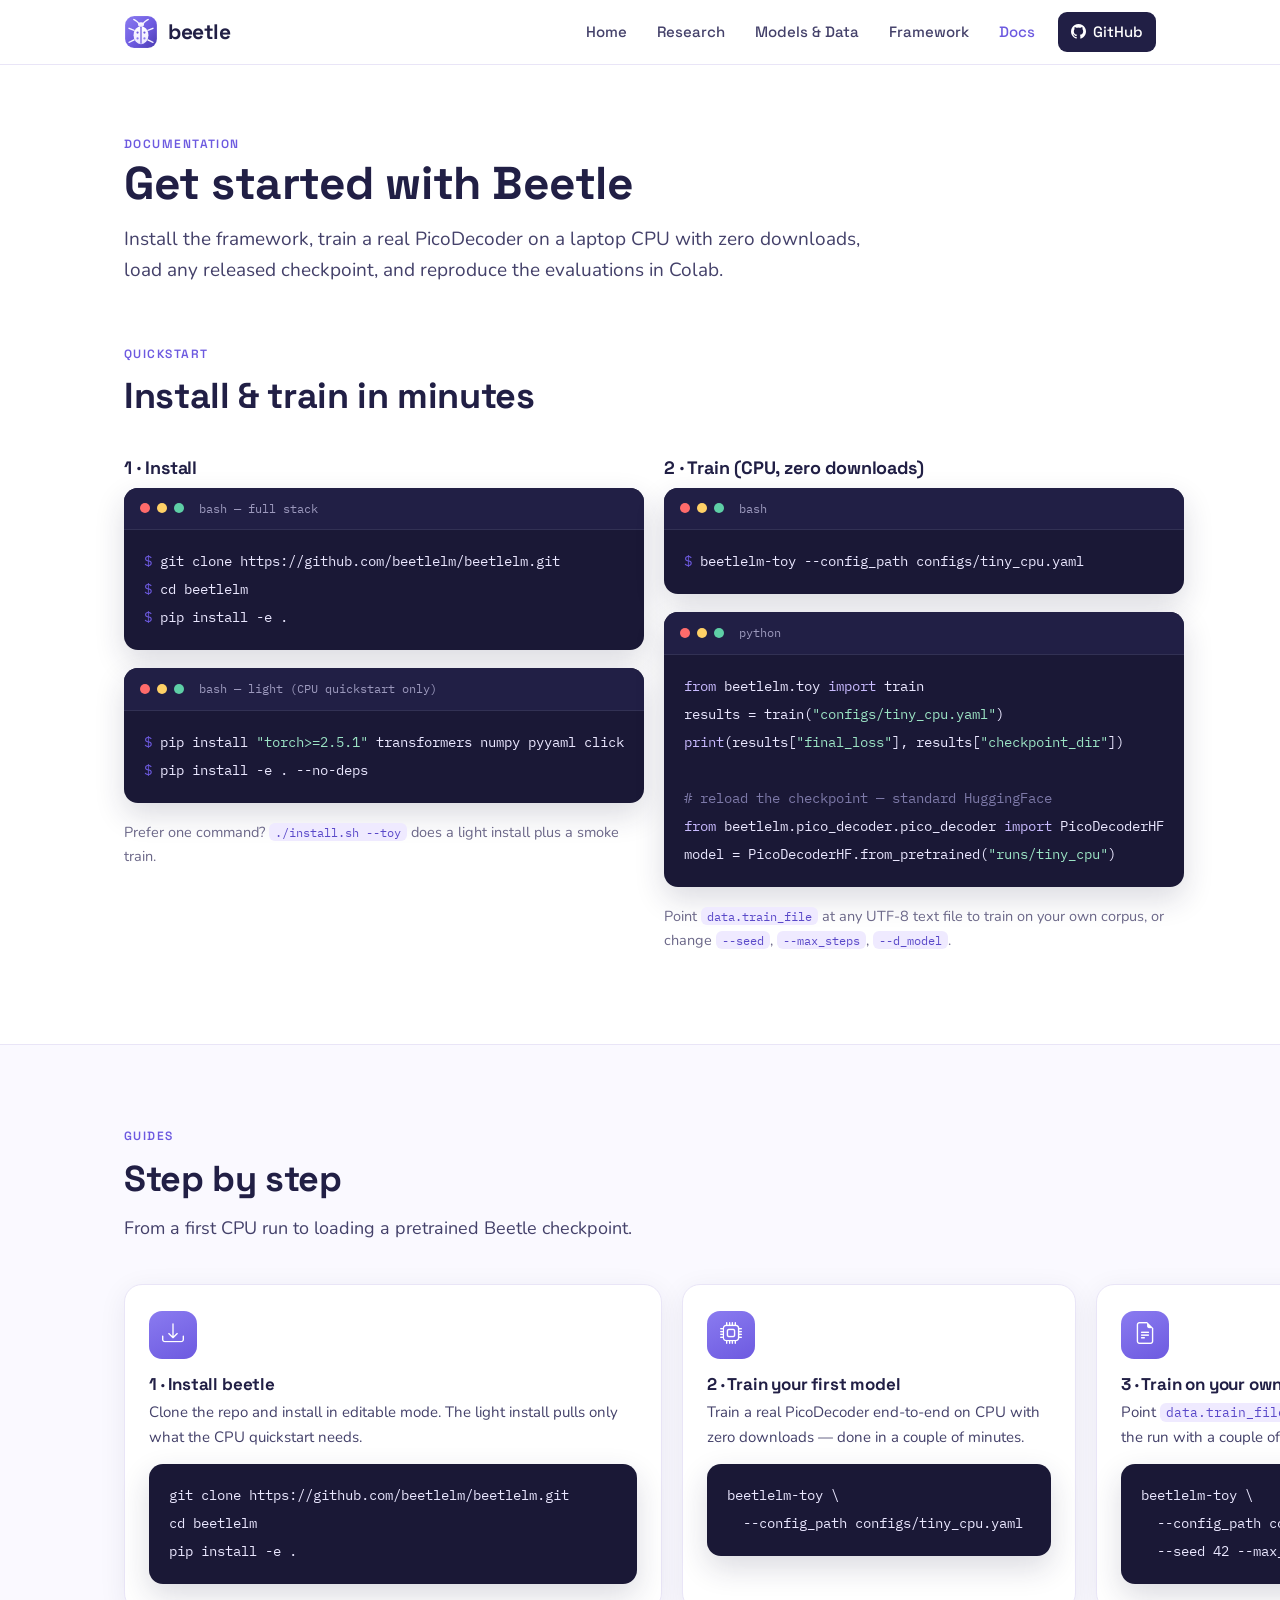
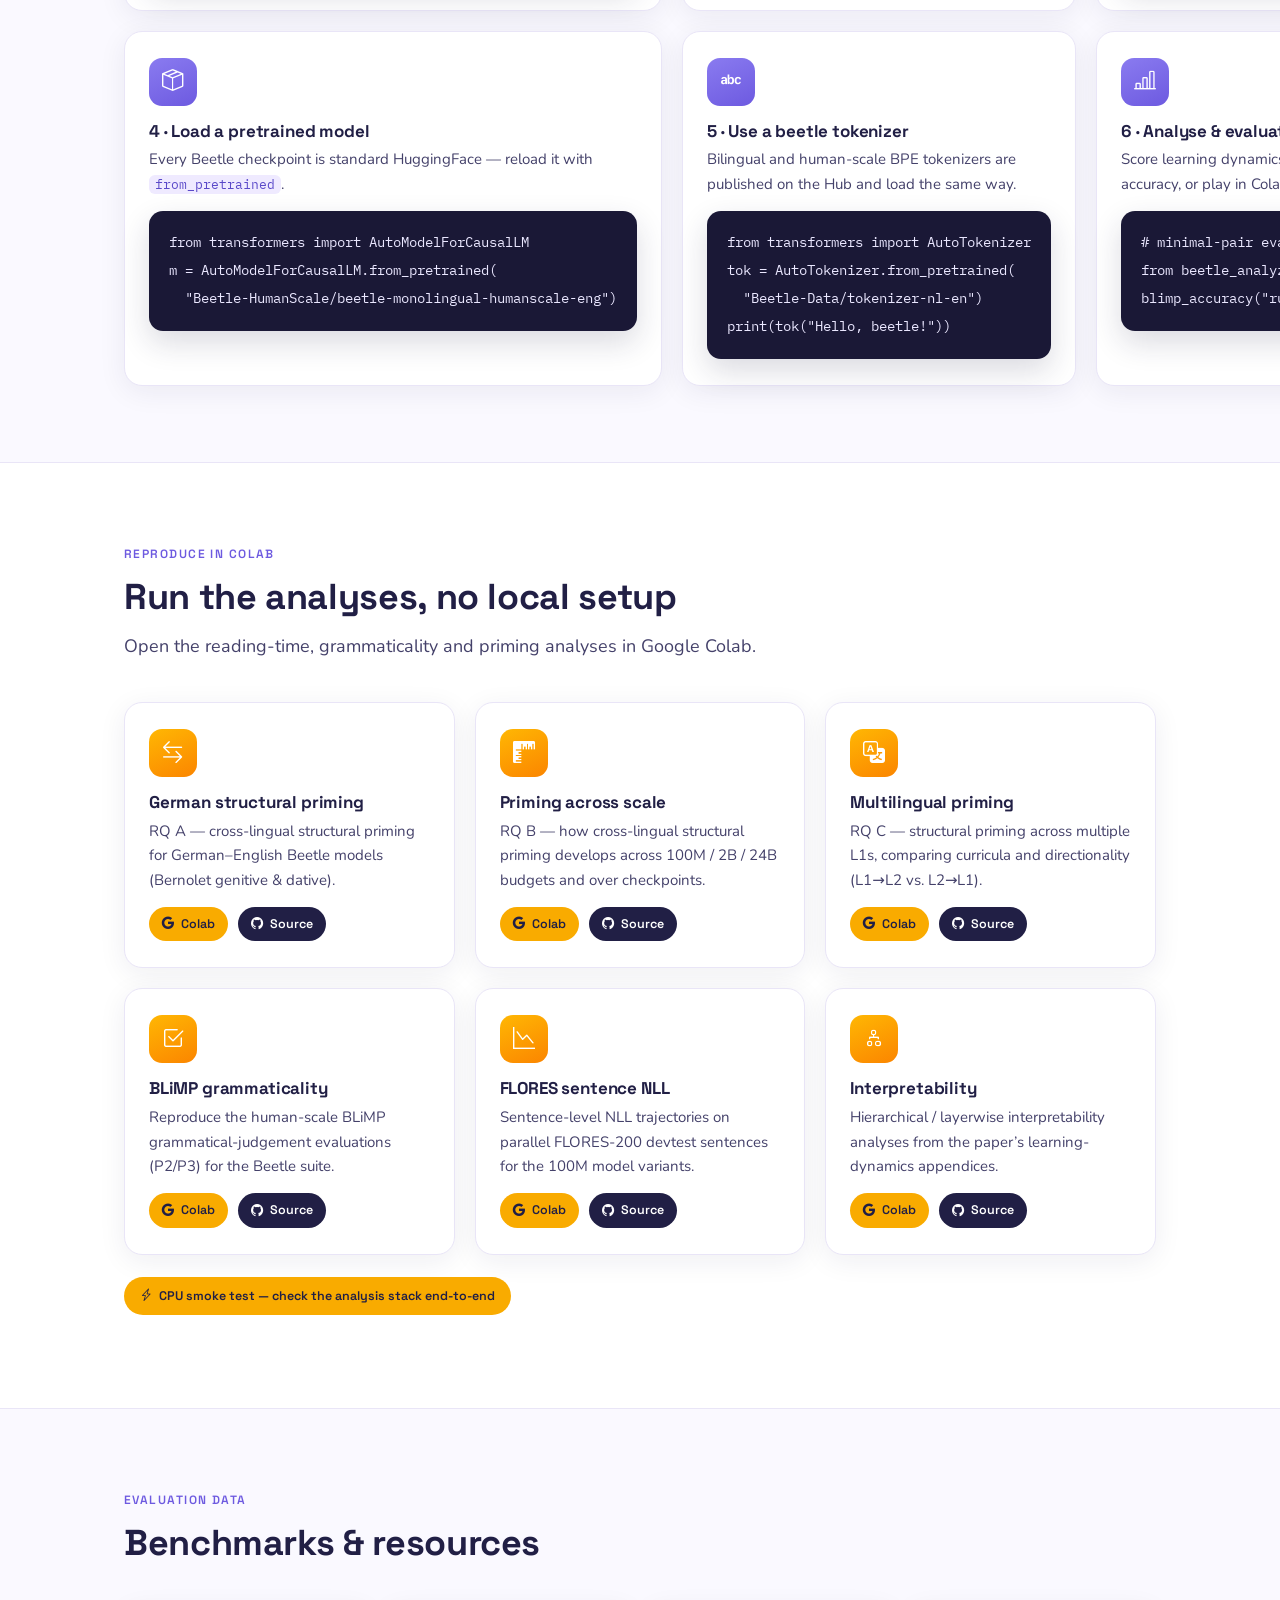
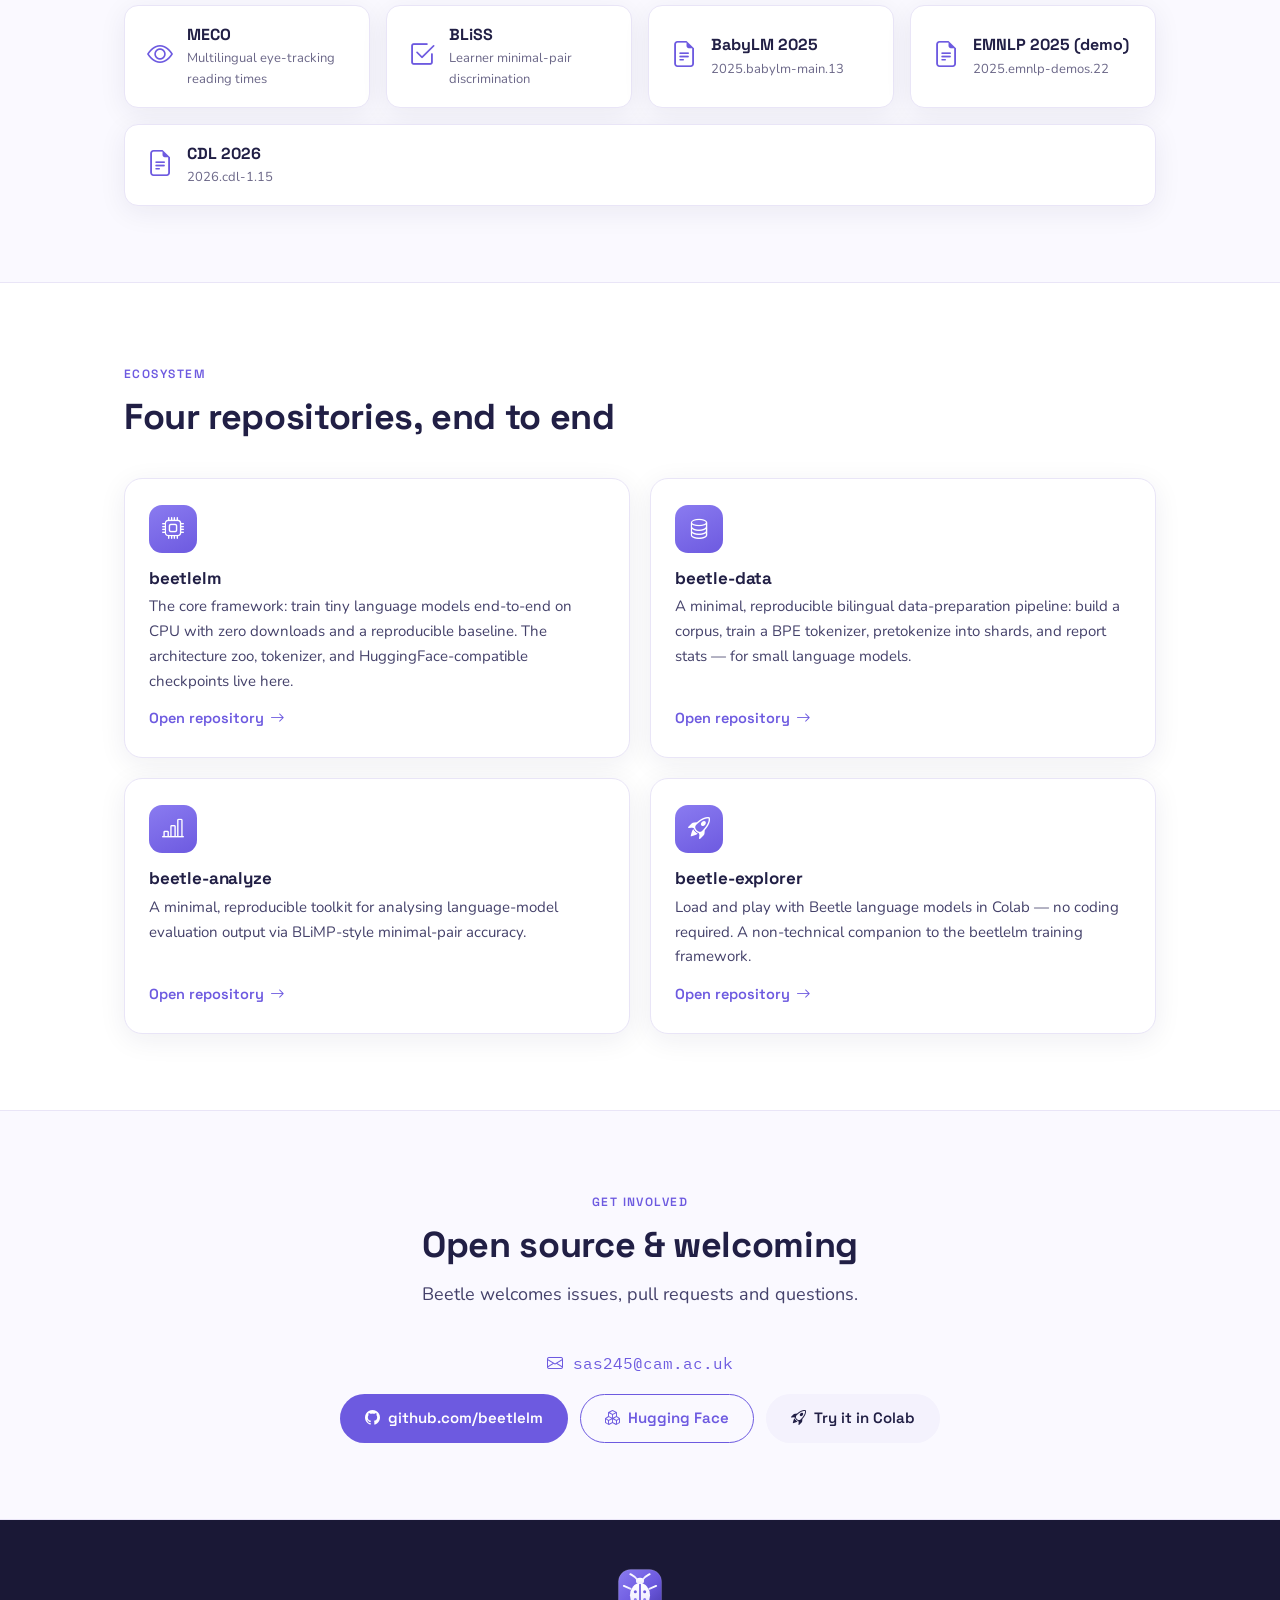
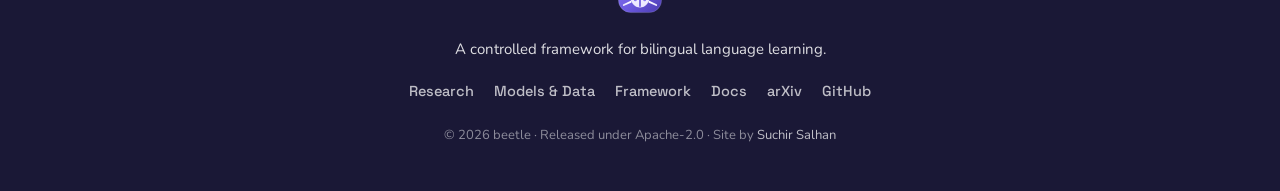
==== docs.html @ db86ba2d "Redesign as a multi-page research site Rebuild the single-page site into five restrained pages (Home" ====
<!DOCTYPE html>
<html lang="en">

<head>
  <meta charset="utf-8">
  <meta name="viewport" content="width=device-width, initial-scale=1.0">
  <title>Documentation — beetle</title>
  <meta name="description" content="Install Beetle, train a tiny language model on CPU with zero downloads, load any checkpoint with from_pretrained, and reproduce the psycholinguistic evaluations in Colab.">

  <link href="favicon.ico" rel="icon" sizes="any">
  <link href="assets/img/logo.svg" rel="icon" type="image/svg+xml">
  <link href="assets/img/favicon-32x32.png" rel="icon" sizes="32x32" type="image/png">
  <link href="assets/img/favicon-16x16.png" rel="icon" sizes="16x16" type="image/png">
  <link href="assets/img/apple-touch-icon.png" rel="apple-touch-icon" sizes="180x180">

  <link rel="preconnect" href="https://fonts.googleapis.com">
  <link rel="preconnect" href="https://fonts.gstatic.com" crossorigin>
  <link href="https://fonts.googleapis.com/css2?family=Space+Grotesk:wght@500;600;700&family=Nunito:ital,wght@0,400;0,600;0,700;0,800;1,400&family=IBM+Plex+Mono:wght@400;500;600&display=swap" rel="stylesheet">
  <link href="assets/vendor/bootstrap-icons/bootstrap-icons.css" rel="stylesheet">
  <link href="assets/css/site.css" rel="stylesheet">
</head>

<body>

  <header class="site-header">
    <div class="wrap">
      <a class="brand" href="index.html"><img src="assets/img/logo.svg" alt="beetle logo"><span>beetle</span></a>
      <button class="nav-toggle" aria-label="Menu"><i class="bi bi-list"></i></button>
      <nav class="nav">
        <a href="index.html">Home</a>
        <a href="research.html">Research</a>
        <a href="models.html">Models &amp; Data</a>
        <a href="framework.html">Framework</a>
        <a href="docs.html" class="active">Docs</a>
        <a class="nav-gh" href="https://github.com/beetlelm" target="_blank" rel="noopener"><i class="bi bi-github"></i> GitHub</a>
      </nav>
    </div>
  </header>

  <section class="page-head">
    <div class="wrap">
      <span class="eyebrow" style="color:var(--accent);font-family:var(--head-font);font-weight:600;letter-spacing:0.12em;text-transform:uppercase;font-size:12px;">Documentation</span>
      <h1>Get started with Beetle</h1>
      <p>Install the framework, train a real PicoDecoder on a laptop CPU with zero downloads, load any released checkpoint, and reproduce the evaluations in Colab.</p>
    </div>
  </section>

  <!-- Install + train -->
  <section class="section" style="padding-top:32px;">
    <div class="wrap">
      <div class="section-head"><span class="eyebrow">Quickstart</span><h2>Install &amp; train in minutes</h2></div>
      <div class="grid cols-2">
        <div>
          <h3 style="font-size:18px;">1 · Install</h3>
          <div class="code">
            <div class="code-head"><span class="dot r"></span><span class="dot y"></span><span class="dot g"></span><span class="t">bash — full stack</span></div>
<pre><code><span class="c-prompt">$ </span>git clone https://github.com/beetlelm/beetlelm.git
<span class="c-prompt">$ </span>cd beetlelm
<span class="c-prompt">$ </span>pip install -e .</code></pre>
          </div>
          <div class="code">
            <div class="code-head"><span class="dot r"></span><span class="dot y"></span><span class="dot g"></span><span class="t">bash — light (CPU quickstart only)</span></div>
<pre><code><span class="c-prompt">$ </span>pip install <span class="c-str">"torch>=2.5.1"</span> transformers numpy pyyaml click
<span class="c-prompt">$ </span>pip install -e . --no-deps</code></pre>
          </div>
          <p style="font-size:14.5px;color:var(--muted);">Prefer one command? <span class="ic">./install.sh --toy</span> does a light install plus a smoke train.</p>
        </div>
        <div>
          <h3 style="font-size:18px;">2 · Train (CPU, zero downloads)</h3>
          <div class="code">
            <div class="code-head"><span class="dot r"></span><span class="dot y"></span><span class="dot g"></span><span class="t">bash</span></div>
<pre><code><span class="c-prompt">$ </span>beetlelm-toy --config_path configs/tiny_cpu.yaml</code></pre>
          </div>
          <div class="code">
            <div class="code-head"><span class="dot r"></span><span class="dot y"></span><span class="dot g"></span><span class="t">python</span></div>
<pre><code><span class="c-kw">from</span> beetlelm.toy <span class="c-kw">import</span> train
results = train(<span class="c-str">"configs/tiny_cpu.yaml"</span>)
<span class="c-kw">print</span>(results[<span class="c-str">"final_loss"</span>], results[<span class="c-str">"checkpoint_dir"</span>])

<span class="c-comment"># reload the checkpoint — standard HuggingFace</span>
<span class="c-kw">from</span> beetlelm.pico_decoder.pico_decoder <span class="c-kw">import</span> PicoDecoderHF
model = PicoDecoderHF.from_pretrained(<span class="c-str">"runs/tiny_cpu"</span>)</code></pre>
          </div>
          <p style="font-size:14.5px;color:var(--muted);">Point <span class="ic">data.train_file</span> at any UTF-8 text file to train on your own corpus, or change <span class="ic">--seed</span>, <span class="ic">--max_steps</span>, <span class="ic">--d_model</span>.</p>
        </div>
      </div>
    </div>
  </section>

  <!-- Tutorials -->
  <section class="section alt">
    <div class="wrap">
      <div class="section-head"><span class="eyebrow">Guides</span><h2>Step by step</h2><p>From a first CPU run to loading a pretrained Beetle checkpoint.</p></div>
      <div class="grid cols-3">
        <div class="card">
          <div class="card-ic"><i class="bi bi-download"></i></div>
          <h4>1 · Install beetle</h4>
          <p>Clone the repo and install in editable mode. The light install pulls only what the CPU quickstart needs.</p>
          <div class="code" style="margin-bottom:0;"><pre><code>git clone https://github.com/beetlelm/beetlelm.git
cd beetlelm
pip install -e .</code></pre></div>
        </div>
        <div class="card">
          <div class="card-ic"><i class="bi bi-cpu"></i></div>
          <h4>2 · Train your first model</h4>
          <p>Train a real PicoDecoder end-to-end on CPU with zero downloads — done in a couple of minutes.</p>
          <div class="code" style="margin-bottom:0;"><pre><code>beetlelm-toy \
  --config_path configs/tiny_cpu.yaml</code></pre></div>
        </div>
        <div class="card">
          <div class="card-ic"><i class="bi bi-file-earmark-text"></i></div>
          <h4>3 · Train on your own text</h4>
          <p>Point <span class="ic">data.train_file</span> at any UTF-8 file, and tune the run with a couple of flags.</p>
          <div class="code" style="margin-bottom:0;"><pre><code>beetlelm-toy \
  --config_path configs/tiny_cpu.yaml \
  --seed 42 --max_steps 500 --d_model 128</code></pre></div>
        </div>
        <div class="card">
          <div class="card-ic"><i class="bi bi-box-seam"></i></div>
          <h4>4 · Load a pretrained model</h4>
          <p>Every Beetle checkpoint is standard HuggingFace — reload it with <span class="ic">from_pretrained</span>.</p>
          <div class="code" style="margin-bottom:0;"><pre><code>from transformers import AutoModelForCausalLM
m = AutoModelForCausalLM.from_pretrained(
  "Beetle-HumanScale/beetle-monolingual-humanscale-eng")</code></pre></div>
        </div>
        <div class="card">
          <div class="card-ic"><i class="bi bi-alphabet"></i></div>
          <h4>5 · Use a beetle tokenizer</h4>
          <p>Bilingual and human-scale BPE tokenizers are published on the Hub and load the same way.</p>
          <div class="code" style="margin-bottom:0;"><pre><code>from transformers import AutoTokenizer
tok = AutoTokenizer.from_pretrained(
  "Beetle-Data/tokenizer-nl-en")
print(tok("Hello, beetle!"))</code></pre></div>
        </div>
        <div class="card">
          <div class="card-ic"><i class="bi bi-bar-chart-line"></i></div>
          <h4>6 · Analyse &amp; evaluate</h4>
          <p>Score learning dynamics and BLiMP-style minimal-pair accuracy, or play in Colab — no code required.</p>
          <div class="code" style="margin-bottom:0;"><pre><code># minimal-pair evaluation
from beetle_analyze import blimp_accuracy
blimp_accuracy("runs/tiny_cpu")</code></pre></div>
        </div>
      </div>
    </div>
  </section>

  <!-- Notebooks -->
  <section class="section" id="notebooks">
    <div class="wrap">
      <div class="section-head"><span class="eyebrow">Reproduce in Colab</span><h2>Run the analyses, no local setup</h2><p>Open the reading-time, grammaticality and priming analyses in Google Colab.</p></div>
      <div class="grid cols-3">
        <div class="card">
          <div class="card-ic" style="background:linear-gradient(155deg,#ffb703,#fb8500);"><i class="bi bi-arrow-left-right"></i></div>
          <h4>German structural priming</h4>
          <p>RQ A — cross-lingual structural priming for German–English Beetle models (Bernolet genitive &amp; dative).</p>
          <div class="nb-badges">
            <a class="nb-badge colab" href="https://colab.research.google.com/github/suchirsalhan/beetle-analyze/blob/main/notebooks/rq_a_german_priming.ipynb" target="_blank" rel="noopener"><i class="bi bi-google"></i> Colab</a>
            <a class="nb-badge gh" href="https://github.com/suchirsalhan/beetle-analyze/blob/main/notebooks/rq_a_german_priming.ipynb" target="_blank" rel="noopener"><i class="bi bi-github"></i> Source</a>
          </div>
        </div>
        <div class="card">
          <div class="card-ic" style="background:linear-gradient(155deg,#ffb703,#fb8500);"><i class="bi bi-rulers"></i></div>
          <h4>Priming across scale</h4>
          <p>RQ B — how cross-lingual structural priming develops across 100M / 2B / 24B budgets and over checkpoints.</p>
          <div class="nb-badges">
            <a class="nb-badge colab" href="https://colab.research.google.com/github/suchirsalhan/beetle-analyze/blob/main/notebooks/rq_b_scale_priming.ipynb" target="_blank" rel="noopener"><i class="bi bi-google"></i> Colab</a>
            <a class="nb-badge gh" href="https://github.com/suchirsalhan/beetle-analyze/blob/main/notebooks/rq_b_scale_priming.ipynb" target="_blank" rel="noopener"><i class="bi bi-github"></i> Source</a>
          </div>
        </div>
        <div class="card">
          <div class="card-ic" style="background:linear-gradient(155deg,#ffb703,#fb8500);"><i class="bi bi-translate"></i></div>
          <h4>Multilingual priming</h4>
          <p>RQ C — structural priming across multiple L1s, comparing curricula and directionality (L1→L2 vs. L2→L1).</p>
          <div class="nb-badges">
            <a class="nb-badge colab" href="https://colab.research.google.com/github/suchirsalhan/beetle-analyze/blob/main/notebooks/rq_c_multilingual_priming.ipynb" target="_blank" rel="noopener"><i class="bi bi-google"></i> Colab</a>
            <a class="nb-badge gh" href="https://github.com/suchirsalhan/beetle-analyze/blob/main/notebooks/rq_c_multilingual_priming.ipynb" target="_blank" rel="noopener"><i class="bi bi-github"></i> Source</a>
          </div>
        </div>
        <div class="card">
          <div class="card-ic" style="background:linear-gradient(155deg,#ffb703,#fb8500);"><i class="bi bi-check2-square"></i></div>
          <h4>BLiMP grammaticality</h4>
          <p>Reproduce the human-scale BLiMP grammatical-judgement evaluations (P2/P3) for the Beetle suite.</p>
          <div class="nb-badges">
            <a class="nb-badge colab" href="https://colab.research.google.com/github/suchirsalhan/beetle-analyze/blob/main/notebooks/colab_p2_p3_blimp_humanscale_a100.ipynb" target="_blank" rel="noopener"><i class="bi bi-google"></i> Colab</a>
            <a class="nb-badge gh" href="https://github.com/suchirsalhan/beetle-analyze/blob/main/notebooks/colab_p2_p3_blimp_humanscale_a100.ipynb" target="_blank" rel="noopener"><i class="bi bi-github"></i> Source</a>
          </div>
        </div>
        <div class="card">
          <div class="card-ic" style="background:linear-gradient(155deg,#ffb703,#fb8500);"><i class="bi bi-graph-down"></i></div>
          <h4>FLORES sentence NLL</h4>
          <p>Sentence-level NLL trajectories on parallel FLORES-200 devtest sentences for the 100M model variants.</p>
          <div class="nb-badges">
            <a class="nb-badge colab" href="https://colab.research.google.com/github/suchirsalhan/beetle-analyze/blob/main/notebooks/colab_flores_100m_variants_a100.ipynb" target="_blank" rel="noopener"><i class="bi bi-google"></i> Colab</a>
            <a class="nb-badge gh" href="https://github.com/suchirsalhan/beetle-analyze/blob/main/notebooks/colab_flores_100m_variants_a100.ipynb" target="_blank" rel="noopener"><i class="bi bi-github"></i> Source</a>
          </div>
        </div>
        <div class="card">
          <div class="card-ic" style="background:linear-gradient(155deg,#ffb703,#fb8500);"><i class="bi bi-diagram-2"></i></div>
          <h4>Interpretability</h4>
          <p>Hierarchical / layerwise interpretability analyses from the paper’s learning-dynamics appendices.</p>
          <div class="nb-badges">
            <a class="nb-badge colab" href="https://colab.research.google.com/github/suchirsalhan/beetle-analyze/blob/main/notebooks/colab_emnlp_interp.ipynb" target="_blank" rel="noopener"><i class="bi bi-google"></i> Colab</a>
            <a class="nb-badge gh" href="https://github.com/suchirsalhan/beetle-analyze/blob/main/notebooks/colab_emnlp_interp.ipynb" target="_blank" rel="noopener"><i class="bi bi-github"></i> Source</a>
          </div>
        </div>
      </div>
      <p style="margin-top:22px;"><a class="nb-badge colab" style="padding:9px 16px;" href="https://colab.research.google.com/github/suchirsalhan/beetle-analyze/blob/main/notebooks/cpu_smoke.ipynb" target="_blank" rel="noopener"><i class="bi bi-lightning-charge"></i> CPU smoke test — check the analysis stack end-to-end</a></p>
    </div>
  </section>

  <!-- Evaluation resources -->
  <section class="section alt">
    <div class="wrap">
      <div class="section-head"><span class="eyebrow">Evaluation data</span><h2>Benchmarks &amp; resources</h2></div>
      <div class="link-cards">
        <a class="link-card" href="https://meco-read.com/" target="_blank" rel="noopener"><i class="bi bi-eye"></i><div><div class="t">MECO</div><div class="s">Multilingual eye-tracking reading times</div></div></a>
        <a class="link-card" href="https://huggingface.co/datasets/ALTACambridge/BLiSS" target="_blank" rel="noopener"><i class="bi bi-check2-square"></i><div><div class="t">BLiSS</div><div class="s">Learner minimal-pair discrimination</div></div></a>
        <a class="link-card" href="https://aclanthology.org/2025.babylm-main.13/" target="_blank" rel="noopener"><i class="bi bi-file-earmark-text"></i><div><div class="t">BabyLM 2025</div><div class="s">2025.babylm-main.13</div></div></a>
        <a class="link-card" href="https://aclanthology.org/2025.emnlp-demos.22/" target="_blank" rel="noopener"><i class="bi bi-file-earmark-text"></i><div><div class="t">EMNLP 2025 (demo)</div><div class="s">2025.emnlp-demos.22</div></div></a>
        <a class="link-card" href="https://aclanthology.org/2026.cdl-1.15/" target="_blank" rel="noopener"><i class="bi bi-file-earmark-text"></i><div><div class="t">CDL 2026</div><div class="s">2026.cdl-1.15</div></div></a>
      </div>
    </div>
  </section>

  <!-- Ecosystem -->
  <section class="section">
    <div class="wrap">
      <div class="section-head"><span class="eyebrow">Ecosystem</span><h2>Four repositories, end to end</h2></div>
      <div class="grid cols-2">
        <a class="card link" href="https://github.com/beetlelm/beetlelm" target="_blank" rel="noopener">
          <div class="card-ic"><i class="bi bi-cpu"></i></div>
          <h4>beetlelm</h4>
          <p>The core framework: train tiny language models end-to-end on CPU with zero downloads and a reproducible baseline. The architecture zoo, tokenizer, and HuggingFace-compatible checkpoints live here.</p>
          <span class="more">Open repository <i class="bi bi-arrow-right"></i></span>
        </a>
        <a class="card link" href="https://github.com/beetlelm/beetle-data" target="_blank" rel="noopener">
          <div class="card-ic"><i class="bi bi-database"></i></div>
          <h4>beetle-data</h4>
          <p>A minimal, reproducible bilingual data-preparation pipeline: build a corpus, train a BPE tokenizer, pretokenize into shards, and report stats — for small language models.</p>
          <span class="more">Open repository <i class="bi bi-arrow-right"></i></span>
        </a>
        <a class="card link" href="https://github.com/beetlelm/beetle-analyze" target="_blank" rel="noopener">
          <div class="card-ic"><i class="bi bi-bar-chart-line"></i></div>
          <h4>beetle-analyze</h4>
          <p>A minimal, reproducible toolkit for analysing language-model evaluation output via BLiMP-style minimal-pair accuracy.</p>
          <span class="more">Open repository <i class="bi bi-arrow-right"></i></span>
        </a>
        <a class="card link" href="https://github.com/beetlelm/beetle-explorer" target="_blank" rel="noopener">
          <div class="card-ic"><i class="bi bi-rocket-takeoff"></i></div>
          <h4>beetle-explorer</h4>
          <p>Load and play with Beetle language models in Colab — no coding required. A non-technical companion to the beetlelm training framework.</p>
          <span class="more">Open repository <i class="bi bi-arrow-right"></i></span>
        </a>
      </div>
    </div>
  </section>

  <!-- Get involved -->
  <section class="section alt">
    <div class="wrap narrow center">
      <div class="section-head center"><span class="eyebrow">Get involved</span><h2>Open source &amp; welcoming</h2><p>Beetle welcomes issues, pull requests and questions.</p></div>
      <p style="font-family:var(--mono-font);font-size:16px;"><i class="bi bi-envelope" style="color:var(--accent);"></i> <a href="mailto:sas245@cam.ac.uk">sas245@cam.ac.uk</a></p>
      <div class="cta-row" style="display:flex;gap:12px;justify-content:center;flex-wrap:wrap;margin-top:18px;">
        <a class="btn btn-primary" href="https://github.com/beetlelm" target="_blank" rel="noopener"><i class="bi bi-github"></i> github.com/beetlelm</a>
        <a class="btn btn-outline" href="https://huggingface.co/Beetle-HumanScale" target="_blank" rel="noopener"><i class="bi bi-boxes"></i> Hugging Face</a>
        <a class="btn btn-ghost" href="https://github.com/beetlelm/beetle-explorer" target="_blank" rel="noopener"><i class="bi bi-rocket-takeoff"></i> Try it in Colab</a>
      </div>
    </div>
  </section>

  <footer class="site-footer">
    <div class="wrap">
      <a href="https://github.com/beetlelm" target="_blank" rel="noopener"><img src="assets/img/logo.svg" alt="beetle"></a>
      <p class="f-tag">A controlled framework for bilingual language learning.</p>
      <nav class="f-nav">
        <a href="research.html">Research</a>
        <a href="models.html">Models &amp; Data</a>
        <a href="framework.html">Framework</a>
        <a href="docs.html">Docs</a>
        <a href="https://arxiv.org/abs/2609.22633" target="_blank" rel="noopener">arXiv</a>
        <a href="https://github.com/beetlelm" target="_blank" rel="noopener">GitHub</a>
      </nav>
      <p class="f-copy">© 2026 beetle · Released under Apache-2.0 · Site by <a href="https://suchirsalhan.github.io/" target="_blank" rel="noopener">Suchir Salhan</a></p>
    </div>
  </footer>

  <script src="assets/js/site.js"></script>
</body>

</html>
---- assets/css/site.css ----
/* =========================================================================
   beetle — research site design system
   Restraint first: clean type, generous whitespace, one indigo accent.
   ========================================================================= */

:root {
  --accent:        #6d5ae0;
  --accent-dark:   #5a49c9;
  --accent-soft:   #efeaff;
  --ink:           #211f45;   /* headings */
  --body:          #44416a;   /* body text */
  --muted:         #6b6788;
  --line:          #e9e5f7;
  --surface:       #ffffff;
  --surface-2:     #faf9ff;
  --surface-3:     #f4f2fd;
  --bg:            #ffffff;

  --head-font: "Space Grotesk", "Quicksand", system-ui, sans-serif;
  --body-font: "Nunito", system-ui, -apple-system, "Segoe UI", sans-serif;
  --mono-font: "IBM Plex Mono", ui-monospace, Menlo, Consolas, monospace;

  --maxw: 1080px;
  --radius: 18px;
  --shadow: 0 6px 28px rgba(33, 31, 69, 0.07);
  --shadow-lg: 0 20px 48px rgba(33, 31, 69, 0.14);
}

* { box-sizing: border-box; }

html { scroll-behavior: smooth; -webkit-text-size-adjust: 100%; }

body {
  margin: 0;
  font-family: var(--body-font);
  font-size: 17px;
  line-height: 1.65;
  color: var(--body);
  background: var(--bg);
  -webkit-font-smoothing: antialiased;
  text-rendering: optimizeLegibility;
}

h1, h2, h3, h4, h5 {
  font-family: var(--head-font);
  color: var(--ink);
  line-height: 1.15;
  margin: 0 0 0.5em;
  letter-spacing: -0.01em;
}

p { margin: 0 0 1em; }
a { color: var(--accent); text-decoration: none; transition: color 0.15s; }
a:hover { color: var(--accent-dark); }
strong { color: var(--ink); font-weight: 700; }
code { font-family: var(--mono-font); }
img { max-width: 100%; }

.wrap { max-width: var(--maxw); margin: 0 auto; padding: 0 24px; }
.narrow { max-width: 820px; }

/* ---------------------------------------------------------------- header */
.site-header {
  position: sticky; top: 0; z-index: 100;
  background: rgba(255, 255, 255, 0.86);
  backdrop-filter: saturate(180%) blur(12px);
  border-bottom: 1px solid var(--line);
}
.site-header .wrap {
  display: flex; align-items: center; gap: 20px;
  height: 64px;
}
.brand { display: flex; align-items: center; gap: 10px; font-family: var(--head-font); }
.brand img { width: 34px; height: 34px; }
.brand span { font-weight: 700; font-size: 21px; color: var(--ink); letter-spacing: -0.02em; }
.nav { margin-left: auto; display: flex; align-items: center; gap: 4px; }
.nav a {
  font-family: var(--head-font); font-weight: 500; font-size: 15px;
  color: var(--body); padding: 8px 13px; border-radius: 9px;
  transition: background 0.15s, color 0.15s;
}
.nav a:hover { background: var(--surface-3); color: var(--ink); }
.nav a.active { color: var(--accent); }
.nav a.nav-gh {
  display: inline-flex; align-items: center; gap: 7px;
  background: var(--ink); color: #fff; margin-left: 6px;
}
.nav a.nav-gh:hover { background: #322f5e; color: #fff; }
.nav-toggle { display: none; background: none; border: 0; font-size: 26px; color: var(--ink); cursor: pointer; margin-left: auto; }

@media (max-width: 820px) {
  .nav-toggle { display: block; }
  .nav {
    position: fixed; inset: 64px 0 auto 0; margin: 0;
    flex-direction: column; align-items: stretch; gap: 0;
    background: #fff; border-bottom: 1px solid var(--line);
    padding: 8px 16px 16px; box-shadow: var(--shadow);
    transform: translateY(-120%); transition: transform 0.25s ease;
  }
  .nav.open { transform: translateY(0); }
  .nav a { padding: 12px 10px; border-radius: 10px; font-size: 16px; }
  .nav a.nav-gh { margin: 8px 0 0; justify-content: center; }
}

/* ---------------------------------------------------------------- buttons */
.btn {
  display: inline-flex; align-items: center; gap: 8px;
  font-family: var(--head-font); font-weight: 600; font-size: 15px;
  padding: 11px 24px; border-radius: 50px;
  text-decoration: none; cursor: pointer; border: 1.5px solid transparent;
  transition: background 0.18s, color 0.18s, border-color 0.18s, transform 0.12s;
}
.btn:hover { transform: translateY(-1px); }
.btn-primary { background: var(--accent); color: #fff; }
.btn-primary:hover { background: var(--accent-dark); color: #fff; }
.btn-outline { background: transparent; color: var(--accent); border-color: var(--accent); }
.btn-outline:hover { background: var(--accent); color: #fff; }
.btn-ghost { background: var(--surface-3); color: var(--ink); }
.btn-ghost:hover { background: #e9e5f7; color: var(--ink); }
.btn-sm { padding: 8px 18px; font-size: 14px; }

/* ---------------------------------------------------------------- hero */
.hero {
  position: relative; overflow: hidden;
  background:
    radial-gradient(900px 500px at 50% -120px, rgba(109, 90, 224, 0.14), transparent 70%),
    linear-gradient(180deg, #fbfaff 0%, #ffffff 100%);
  border-bottom: 1px solid var(--line);
  padding: 92px 0 72px;
  text-align: center;
}
.hero .eyebrow {
  display: inline-block; font-family: var(--head-font); font-weight: 600;
  font-size: 12.5px; letter-spacing: 0.14em; text-transform: uppercase;
  color: var(--accent); background: var(--accent-soft);
  padding: 6px 16px; border-radius: 50px; margin-bottom: 26px;
}
.hero h1 {
  font-size: clamp(32px, 5.2vw, 54px); line-height: 1.07;
  max-width: 16ch; margin: 0 auto 22px; letter-spacing: -0.025em;
}
.hero .lede {
  font-size: clamp(17px, 2.2vw, 21px); color: var(--body);
  max-width: 60ch; margin: 0 auto 32px; line-height: 1.55;
}
.hero .cta-row { display: flex; gap: 12px; justify-content: center; flex-wrap: wrap; }

.hero-mark { width: 92px; height: 92px; margin: 0 auto 24px; display: block; filter: drop-shadow(0 12px 26px rgba(109,90,224,0.28)); }

/* ---------------------------------------------------------------- stats */
.stats {
  display: grid; grid-template-columns: repeat(3, 1fr);
  gap: 18px; max-width: 760px; margin: 52px auto 0;
}
.stat {
  text-align: center; background: var(--surface-2);
  border: 1px solid var(--line); border-radius: var(--radius); padding: 24px 12px;
}
.stat .num {
  font-family: var(--head-font); font-weight: 700; font-size: clamp(30px, 5vw, 42px);
  color: var(--accent); line-height: 1; letter-spacing: -0.02em;
}
.stat .lbl { font-size: 13.5px; color: var(--muted); margin-top: 8px; font-weight: 600; }
@media (max-width: 560px) { .stats { grid-template-columns: 1fr; gap: 12px; } }

/* ---------------------------------------------------------------- sections */
.section { padding: 76px 0; }
.section.alt { background: var(--surface-2); border-top: 1px solid var(--line); border-bottom: 1px solid var(--line); }
.section-head { max-width: 680px; margin: 0 0 40px; }
.section-head.center { margin-left: auto; margin-right: auto; text-align: center; }
.section-head .eyebrow {
  display: inline-block; font-family: var(--head-font); font-weight: 600;
  font-size: 12px; letter-spacing: 0.12em; text-transform: uppercase;
  color: var(--accent); margin-bottom: 12px;
}
.section-head h2 { font-size: clamp(26px, 3.6vw, 36px); margin-bottom: 14px; }
.section-head p { font-size: 18px; color: var(--body); margin: 0; }
.page-head { padding: 64px 0 20px; }
.page-head h1 { font-size: clamp(30px, 4.6vw, 46px); margin-bottom: 14px; }
.page-head p { font-size: 19px; color: var(--body); max-width: 70ch; margin: 0; }

/* page lead paragraph */
.lead { font-size: 19px; line-height: 1.7; color: var(--body); }

/* ---------------------------------------------------------------- generic cards */
.grid { display: grid; gap: 20px; }
.grid.cols-2 { grid-template-columns: repeat(2, 1fr); }
.grid.cols-3 { grid-template-columns: repeat(3, 1fr); }
.grid.cols-4 { grid-template-columns: repeat(4, 1fr); }
@media (max-width: 920px) { .grid.cols-3, .grid.cols-4 { grid-template-columns: repeat(2, 1fr); } }
@media (max-width: 620px) { .grid.cols-2, .grid.cols-3, .grid.cols-4 { grid-template-columns: 1fr; } }

.card {
  background: var(--surface); border: 1px solid var(--line);
  border-radius: var(--radius); padding: 26px 24px;
  box-shadow: var(--shadow); display: flex; flex-direction: column;
}
.card h3 { font-size: 19px; margin-bottom: 8px; }
.card h4 { font-size: 17px; margin-bottom: 6px; }
.card p { font-size: 15px; color: var(--body); margin: 0 0 14px; }
.card p:last-child { margin-bottom: 0; }
.card-ic {
  width: 48px; height: 48px; border-radius: 13px; margin-bottom: 16px;
  background: linear-gradient(155deg, #8a7bf0, #6d5ae0);
  color: #fff; font-size: 22px;
  display: flex; align-items: center; justify-content: center;
}
.card .more {
  margin-top: auto; font-family: var(--head-font); font-weight: 600; font-size: 14.5px;
  color: var(--accent); display: inline-flex; align-items: center; gap: 6px;
}
.card .more i { transition: transform 0.18s; }
a.card:hover, .card.link:hover { transform: translateY(-3px); box-shadow: var(--shadow-lg); border-color: #d9d0f6; }
a.card { color: inherit; transition: transform 0.15s, box-shadow 0.2s, border-color 0.2s; }
a.card:hover .more i { transform: translateX(4px); }

/* destination cards (home → next steps) */
.dest-grid { display: grid; grid-template-columns: repeat(3, 1fr); gap: 20px; }
@media (max-width: 860px) { .dest-grid { grid-template-columns: 1fr; } }

/* ---------------------------------------------------------------- figures */
figure { margin: 0; }
.fig {
  background: #fff; border: 1px solid var(--line); border-radius: var(--radius);
  padding: 18px; box-shadow: var(--shadow);
}
.fig img { width: 100%; height: auto; border-radius: 10px; display: block; }
.fig figcaption { font-size: 13.5px; line-height: 1.55; color: var(--muted); margin-top: 12px; }
.fig figcaption b { color: var(--ink); }

/* ---------------------------------------------------------------- code */
.code {
  background: #1a1836; border-radius: 14px; overflow: hidden;
  box-shadow: 0 12px 30px rgba(33, 31, 69, 0.16); margin: 0 0 18px;
}
.code-head {
  display: flex; align-items: center; gap: 7px;
  padding: 11px 16px; background: #211f45; border-bottom: 1px solid rgba(255,255,255,0.08);
}
.code-head .dot { width: 10px; height: 10px; border-radius: 50%; }
.code-head .dot.r { background: #ff6b6b; } .code-head .dot.y { background: #ffd166; } .code-head .dot.g { background: #5ecfa6; }
.code-head .t { margin-left: 8px; font-family: var(--mono-font); font-size: 12px; color: #9c99bd; }
.code pre { margin: 0; padding: 18px 20px; overflow-x: auto; }
.code code { font-family: var(--mono-font); font-size: 13.5px; line-height: 1.7; color: #eae7ff; white-space: pre; }
.c-prompt { color: #6d5ae0; user-select: none; }
.c-comment { color: #7d79a8; }
.c-str { color: #9be3c4; }
.c-kw { color: #c9bbff; }

/* inline code pill */
.ic { font-family: var(--mono-font); font-size: 0.86em; background: var(--accent-soft); color: var(--accent-dark); padding: 1px 6px; border-radius: 6px; }

/* ---------------------------------------------------------------- spec grid / chips */
.spec-grid { display: grid; grid-template-columns: repeat(auto-fit, minmax(140px, 1fr)); gap: 12px; }
.spec {
  background: var(--surface-2); border: 1px solid var(--line); border-radius: 12px; padding: 12px 14px;
}
.spec .k { font-size: 11px; text-transform: uppercase; letter-spacing: 0.06em; color: #9c99bd; font-weight: 700; }
.spec .v { font-family: var(--mono-font); font-size: 13.5px; color: var(--ink); margin-top: 3px; }

.chips { display: flex; flex-wrap: wrap; gap: 7px; }
.chips span { font-size: 12.5px; background: var(--accent-soft); color: var(--accent-dark); border-radius: 6px; padding: 4px 10px; font-weight: 600; }
.chips span.sub { background: #e3f6ee; color: #2f9d6d; }

.tags { display: flex; flex-wrap: wrap; gap: 8px; }
.tags span { font-size: 12.5px; color: var(--body); background: var(--surface-2); border: 1px solid var(--line); border-radius: 50px; padding: 5px 13px; }

/* ---------------------------------------------------------------- curriculum legend */
.curr-legend { display: grid; grid-template-columns: repeat(5, 1fr); gap: 14px; }
@media (max-width: 920px) { .curr-legend { grid-template-columns: repeat(2, 1fr); } }
@media (max-width: 480px) { .curr-legend { grid-template-columns: 1fr; } }
.curr {
  border: 1px solid var(--line); border-radius: 14px; padding: 16px 16px; background: var(--surface);
  box-shadow: var(--shadow);
}
.curr .tag {
  display: inline-block; font-family: var(--mono-font); font-weight: 600; font-size: 12px;
  color: #fff; background: var(--accent); border-radius: 6px; padding: 2px 9px; margin-bottom: 9px;
}
.curr h5 { font-size: 15px; margin: 0 0 5px; }
.curr p { font-size: 13px; line-height: 1.5; color: var(--muted); margin: 0; }
.curr .pct { font-weight: 700; color: var(--accent); }

/* ---------------------------------------------------------------- data scale bars */
.scale-row { display: flex; align-items: center; gap: 16px; padding: 14px 18px; border-radius: 14px; color: #fff; margin-bottom: 12px; }
.scale-row .n { font-family: var(--head-font); font-size: 26px; font-weight: 700; min-width: 86px; }
.scale-row .d { font-size: 13.5px; opacity: 0.96; }
.scale-a { background: linear-gradient(155deg, #7fb2ff, #5b8def); }
.scale-b { background: linear-gradient(155deg, #8a7bf0, #6d5ae0); }
.scale-c { background: linear-gradient(155deg, #5ecfa6, #2f9d6d); }

/* ---------------------------------------------------------------- paper / abstract */
.paper-card {
  background: var(--surface); border: 1px solid var(--line); border-radius: 22px;
  padding: 36px; box-shadow: var(--shadow-lg);
}
.venue {
  display: inline-block; font-family: var(--head-font); font-weight: 700; font-size: 12px;
  letter-spacing: 0.1em; text-transform: uppercase; color: var(--accent);
  background: var(--accent-soft); border-radius: 50px; padding: 5px 16px; margin-bottom: 16px;
}
.paper-title { font-size: 28px; line-height: 1.22; margin-bottom: 18px; }
.authors { display: flex; flex-wrap: wrap; gap: 6px 22px; margin-bottom: 6px; }
.authors a { font-size: 15.5px; font-weight: 700; color: var(--ink); border-bottom: 2px solid transparent; }
.authors a:hover { color: var(--accent); border-bottom-color: var(--accent); }
.authors sup { color: var(--accent); font-size: 0.7em; }
.affil { font-size: 13.5px; color: var(--muted); margin: 4px 0 22px; }
.abstract {
  font-size: 16px; line-height: 1.75; color: var(--body);
  border-left: 3px solid var(--accent); padding-left: 20px; margin: 0 0 24px;
}
.abstract .lbl {
  display: block; font-family: var(--head-font); color: var(--ink);
  font-size: 12px; letter-spacing: 0.1em; text-transform: uppercase; font-weight: 700; margin-bottom: 8px;
}
.paper-btns { display: flex; flex-wrap: wrap; gap: 12px; }

/* ---------------------------------------------------------------- tables */
.table-wrap { overflow-x: auto; }
table.data {
  border-collapse: collapse; width: 100%; min-width: 460px; font-size: 14px; background: #fff;
}
table.data caption { caption-side: bottom; font-size: 13px; color: var(--muted); text-align: left; padding: 12px 2px 0; line-height: 1.55; }
table.data th, table.data td { padding: 9px 14px; text-align: right; border-bottom: 1px solid var(--line); }
table.data th:first-child, table.data td:first-child { text-align: left; font-family: var(--mono-font); }
table.data thead th { color: var(--ink); font-family: var(--head-font); border-bottom: 2px solid #d9d3ef; }
table.data .grp th { text-align: center; font-style: italic; color: var(--accent); background: var(--surface-2); }
table.data tbody tr:hover { background: var(--surface-2); }

/* ---------------------------------------------------------------- key findings */
.findings { display: grid; grid-template-columns: repeat(3, 1fr); gap: 20px; }
@media (max-width: 860px) { .findings { grid-template-columns: 1fr; } }
.finding { background: var(--surface); border: 1px solid var(--line); border-radius: var(--radius); padding: 24px; box-shadow: var(--shadow); }
.finding .fi { font-size: 24px; color: var(--accent); margin-bottom: 12px; }
.finding h4 { font-size: 17px; margin-bottom: 8px; }
.finding p { font-size: 14.5px; color: var(--body); margin: 0; }

/* ---------------------------------------------------------------- link cards */
.link-cards { display: flex; gap: 16px; flex-wrap: wrap; }
.link-card {
  display: flex; align-items: center; gap: 14px; background: #fff;
  border: 1px solid var(--line); border-radius: 14px; padding: 16px 22px;
  min-width: 230px; flex: 1 1 230px; box-shadow: var(--shadow);
  transition: transform 0.15s, box-shadow 0.2s, border-color 0.2s;
}
.link-card:hover { transform: translateY(-3px); box-shadow: var(--shadow-lg); border-color: #d9d0f6; }
.link-card i { font-size: 26px; color: var(--accent); }
.link-card .t { font-family: var(--head-font); font-weight: 700; font-size: 16px; color: var(--ink); }
.link-card .s { font-size: 13px; color: var(--muted); }

/* ---------------------------------------------------------------- notebooks */
.nb-badges { display: flex; gap: 10px; flex-wrap: wrap; margin-top: auto; }
.nb-badge { display: inline-flex; align-items: center; gap: 6px; font-family: var(--head-font); font-weight: 600; font-size: 12.5px; padding: 7px 13px; border-radius: 50px; }
.nb-badge.colab { background: #f9ab00; color: #211f45; }
.nb-badge.colab:hover { background: #f79500; color: #211f45; }
.nb-badge.gh { background: #211f45; color: #fff; }
.nb-badge.gh:hover { background: #322f5e; color: #fff; }

/* ---------------------------------------------------------------- authors grid */
.people { display: flex; flex-wrap: wrap; gap: 14px; }
.person {
  background: #fff; border: 1px solid var(--line); border-radius: 14px; padding: 16px 22px;
  text-align: center; min-width: 200px; flex: 1 1 200px; box-shadow: var(--shadow);
  transition: transform 0.15s, box-shadow 0.2s, border-color 0.2s;
}
.person:hover { transform: translateY(-3px); box-shadow: var(--shadow-lg); border-color: #d9d0f6; }
.person .name { font-family: var(--head-font); font-weight: 700; font-size: 16px; color: var(--ink); }
.person .aff { font-size: 13px; color: var(--muted); margin-top: 2px; }

/* ---------------------------------------------------------------- HF catalogue (models page) */
.hf-search-wrap { position: relative; max-width: 560px; margin: 0 auto 10px; }
.hf-search {
  width: 100%; padding: 13px 18px 13px 46px; border: 1.5px solid #e0d9f5; border-radius: 50px;
  font-family: var(--body-font); font-size: 15px; color: var(--ink); background: #fff; outline: none;
  transition: border-color 0.2s, box-shadow 0.2s;
}
.hf-search:focus { border-color: var(--accent); box-shadow: 0 0 0 4px rgba(109,90,224,0.12); }
.hf-search-wrap .bi-search { position: absolute; left: 18px; top: 50%; transform: translateY(-50%); color: var(--accent); font-size: 16px; }
.hf-search-hint { text-align: center; font-size: 13px; color: var(--muted); margin-bottom: 26px; }
.hf-noresult { text-align: center; color: var(--muted); padding: 20px; display: none; }

.hf-org { background: #fff; border: 1px solid var(--line); border-radius: 20px; padding: 26px 26px 20px; margin-bottom: 22px; box-shadow: var(--shadow); }
.hf-org-head { display: flex; align-items: center; justify-content: space-between; gap: 16px; flex-wrap: wrap; }
.hf-org-title { display: flex; align-items: center; gap: 14px; }
.hf-org-icon { width: 48px; height: 48px; border-radius: 12px; background: linear-gradient(160deg, #ffd166, #ffb703); color: #211f45; display: flex; align-items: center; justify-content: center; font-size: 24px; flex: 0 0 auto; }
.hf-org-title h3 { margin: 0; font-family: var(--mono-font); font-size: 19px; }
.hf-org-title h3 a { color: var(--ink); }
.hf-org-title h3 a:hover { color: var(--accent); }
.hf-org-title p { margin: 3px 0 0; font-size: 13.5px; color: var(--muted); }
.hf-org-btn { flex: 0 0 auto; background: var(--accent); color: #fff; font-family: var(--head-font); font-weight: 600; font-size: 13.5px; padding: 9px 18px; border-radius: 50px; display: inline-flex; align-items: center; gap: 7px; transition: background 0.2s; }
.hf-org-btn:hover { background: var(--accent-dark); color: #fff; }
.hf-org-count { font-size: 12px; text-transform: uppercase; letter-spacing: 0.08em; color: #9c99bd; font-weight: 700; margin: 14px 0 4px; }
.hf-group { margin-top: 16px; }
.hf-group h4 { font-size: 14.5px; font-family: var(--head-font); font-weight: 700; color: var(--ink); margin: 0 0 10px; display: flex; align-items: center; gap: 8px; }
.hf-group h4 i { color: var(--accent); }
.hf-group h4 .hf-n { font-size: 11px; font-weight: 700; color: var(--accent); background: var(--accent-soft); border-radius: 50px; padding: 2px 9px; }
.hf-chips { display: flex; flex-wrap: wrap; gap: 8px; }
.hf-chip { font-family: var(--mono-font); font-size: 12.5px; color: #4a4570; background: var(--surface-2); border: 1px solid var(--line); border-radius: 8px; padding: 6px 11px; transition: background 0.15s, border-color 0.15s, color 0.15s, transform 0.1s; }
.hf-chip:hover { background: var(--accent); border-color: var(--accent); color: #fff; transform: translateY(-1px); }

/* ---------------------------------------------------------------- misc */
.prose > * + * { margin-top: 1em; }
.prose h3 { margin-top: 1.6em; }
.divider { height: 1px; background: var(--line); border: 0; margin: 48px 0; }
.center { text-align: center; }
.mt-0 { margin-top: 0; }
.mb-0 { margin-bottom: 0; }
.stack-lg > * + * { margin-top: 22px; }

/* ---------------------------------------------------------------- footer */
.site-footer {
  background: #1a1836; color: rgba(255,255,255,0.72);
  padding: 48px 0 32px; margin-top: 0; text-align: center;
}
.site-footer img { width: 46px; height: 46px; margin-bottom: 14px; }
.site-footer .f-tag { color: rgba(255,255,255,0.86); font-size: 15px; margin-bottom: 18px; }
.site-footer .f-nav { display: flex; gap: 20px; justify-content: center; flex-wrap: wrap; margin-bottom: 20px; }
.site-footer .f-nav a { color: rgba(255,255,255,0.72); font-family: var(--head-font); font-weight: 500; font-size: 14.5px; }
.site-footer .f-nav a:hover { color: #fff; }
.site-footer .f-copy { font-size: 13px; color: rgba(255,255,255,0.5); line-height: 1.7; }
.site-footer .f-copy a { color: rgba(255,255,255,0.72); }
.site-footer .f-copy a:hover { color: #fff; }
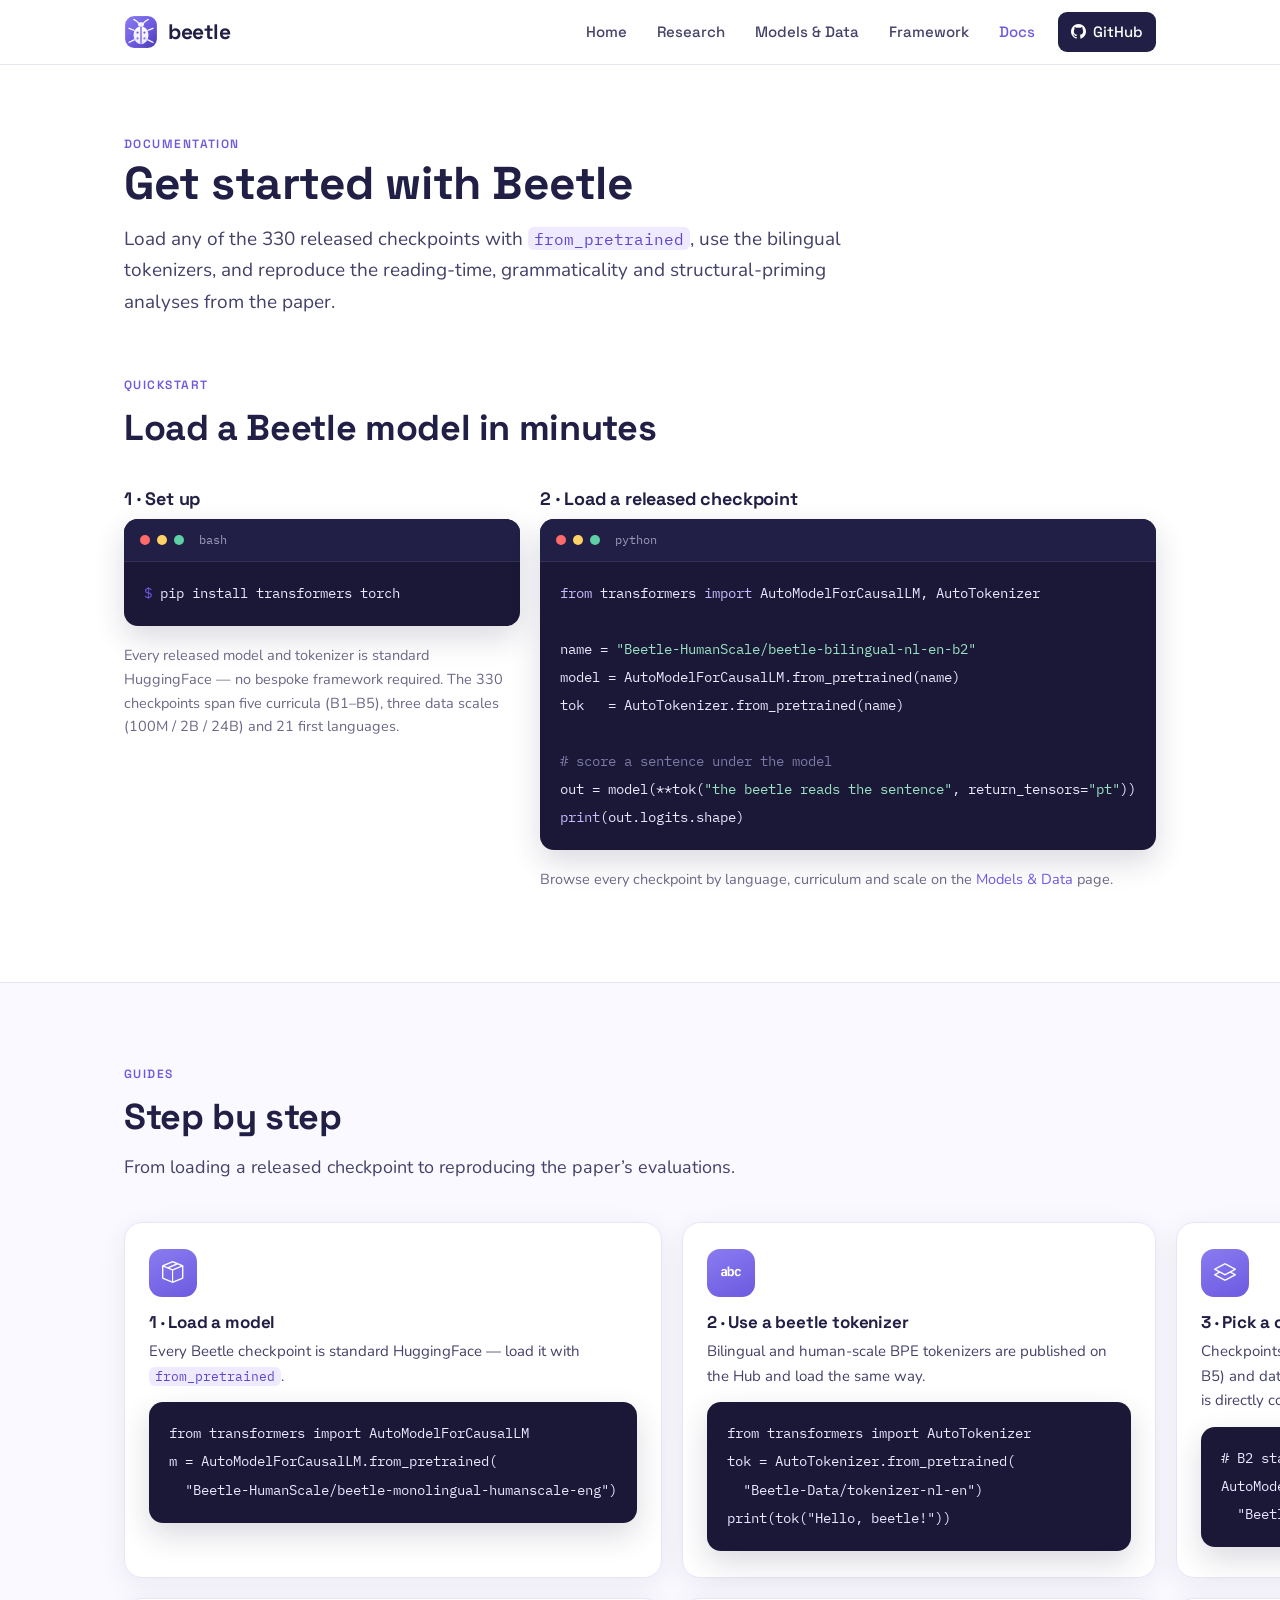
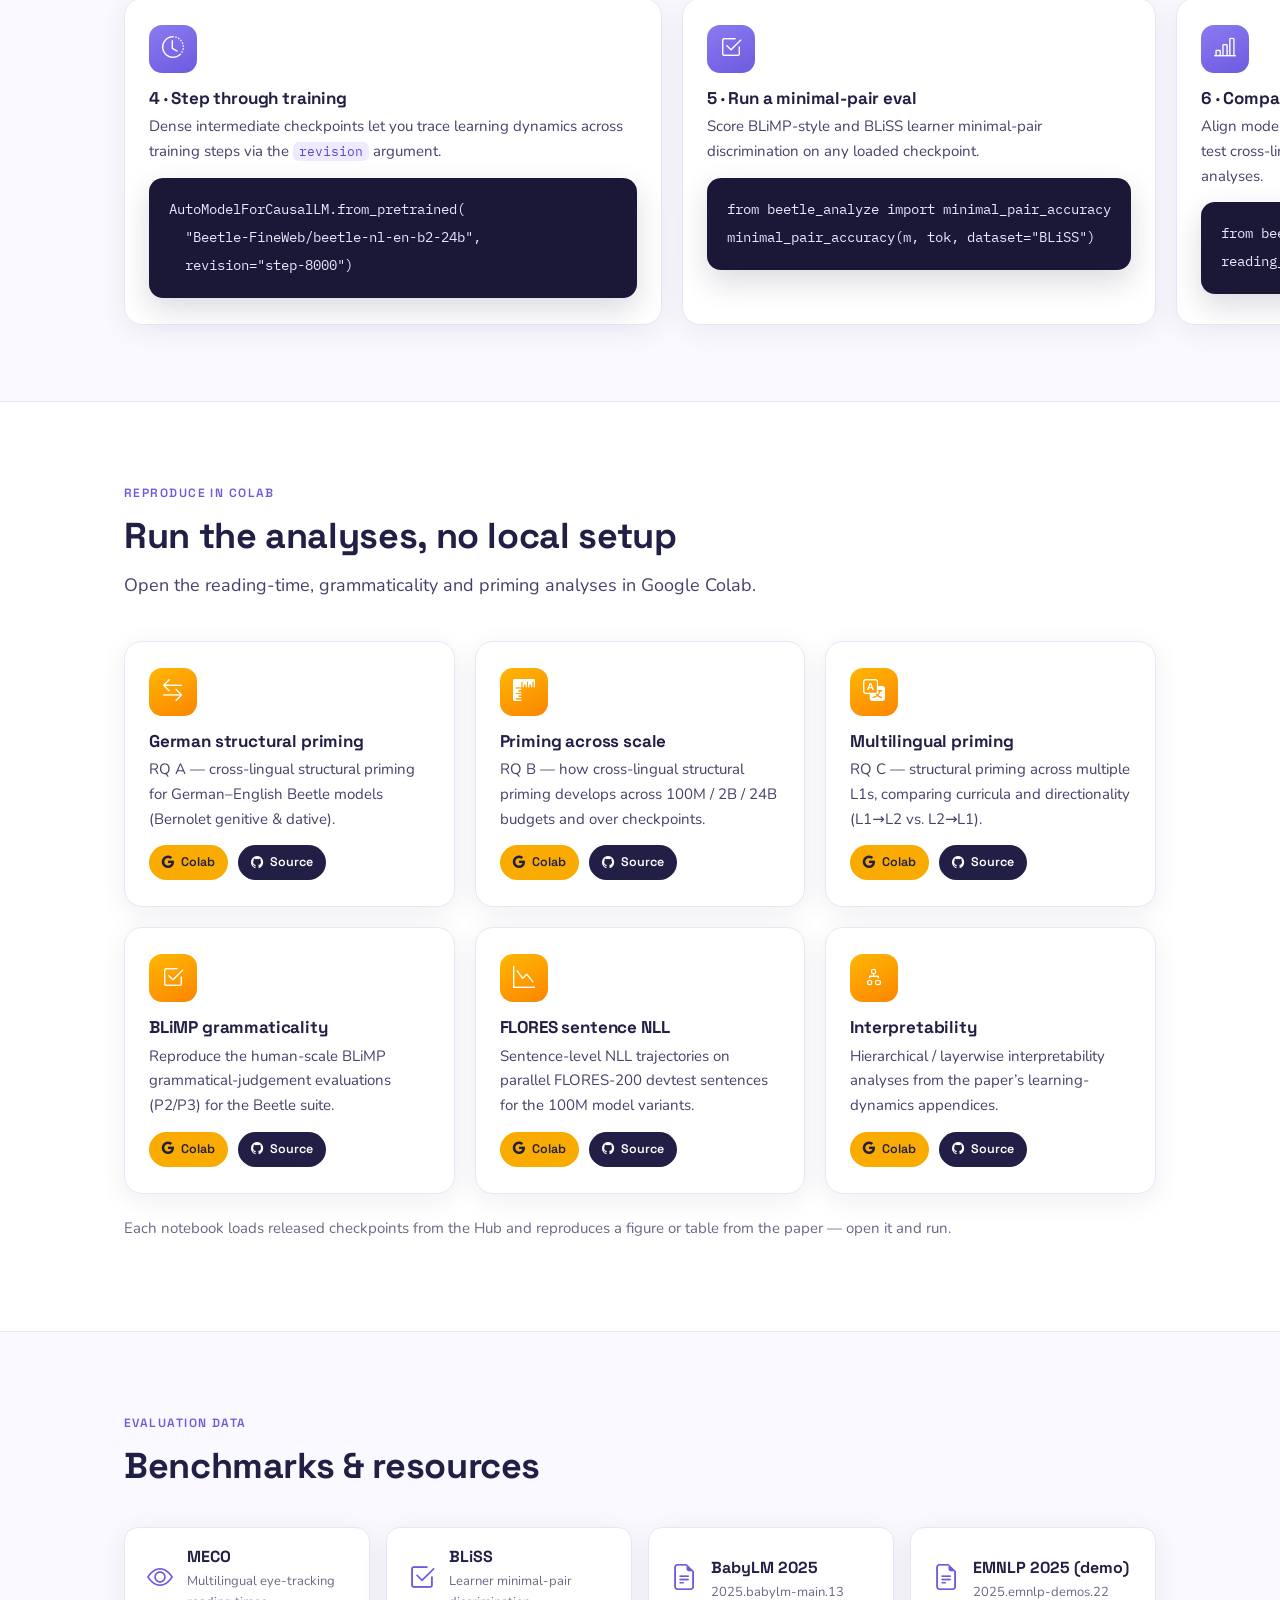
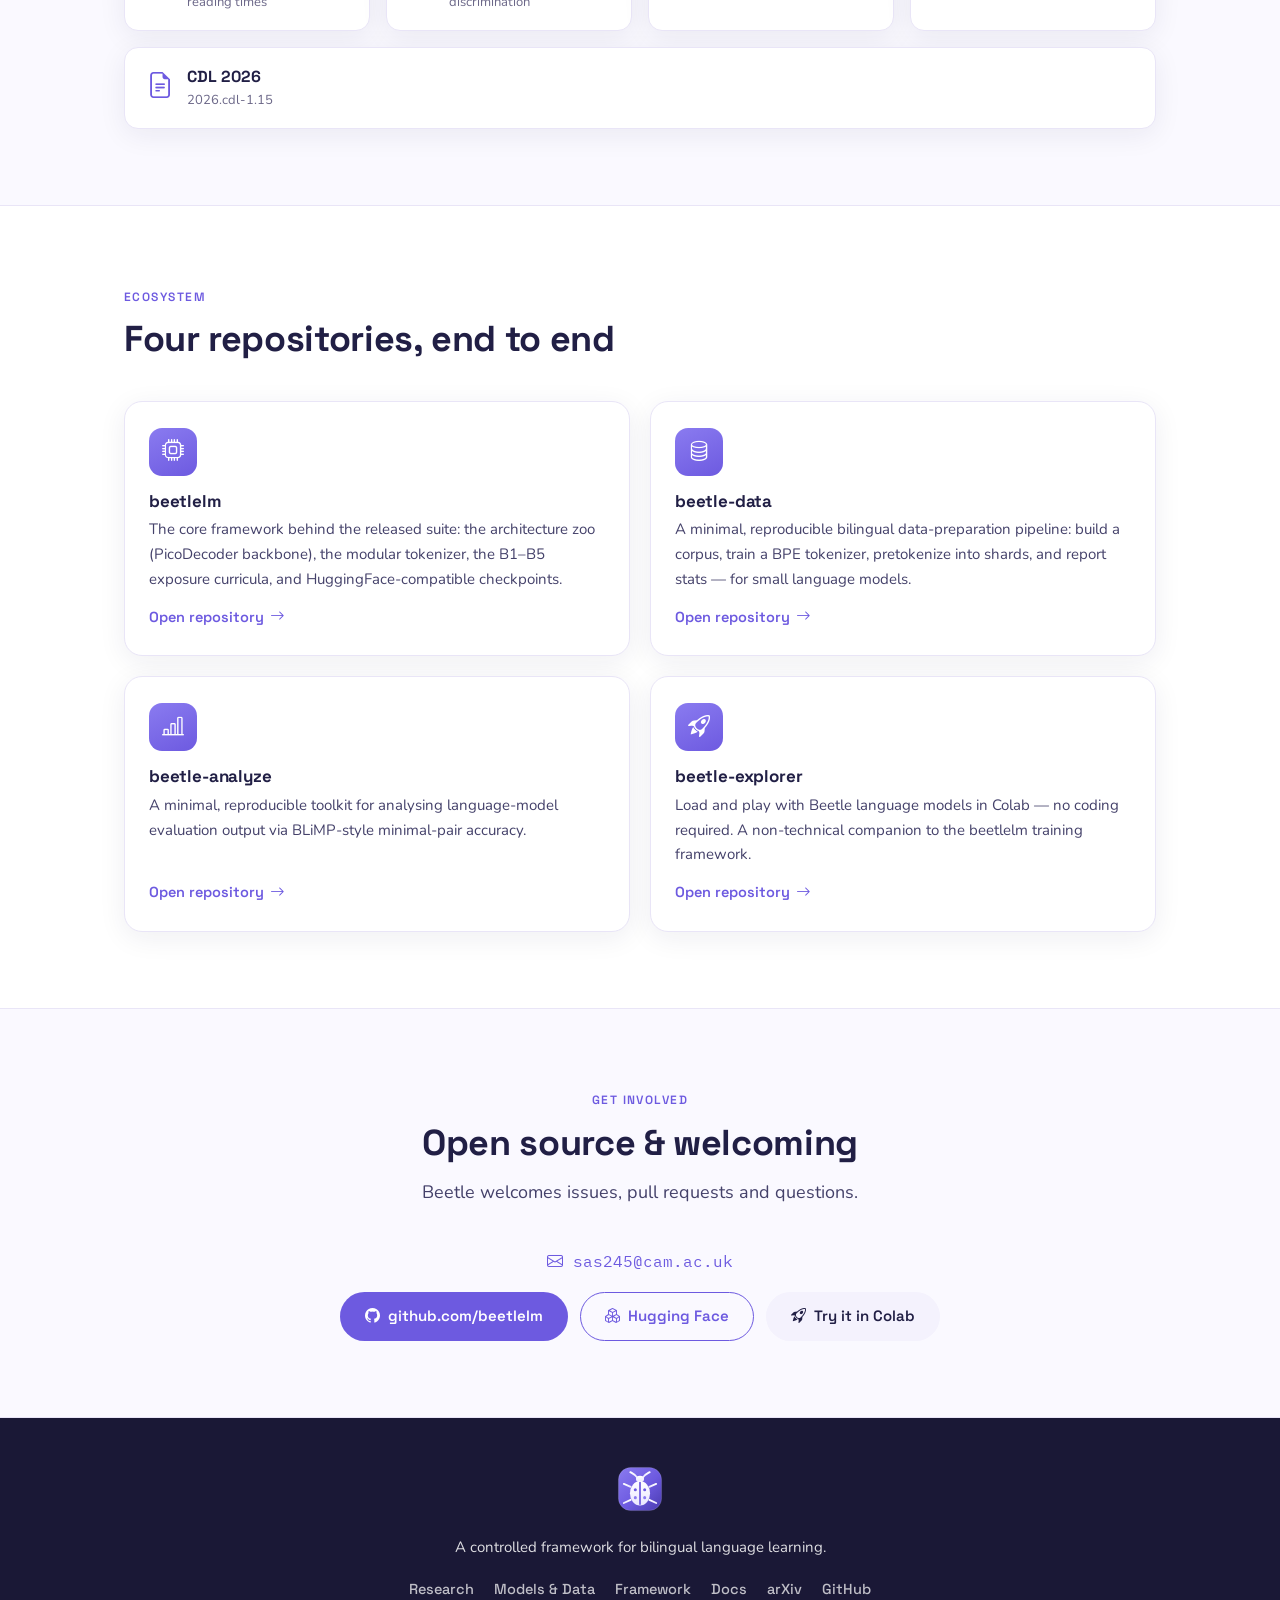
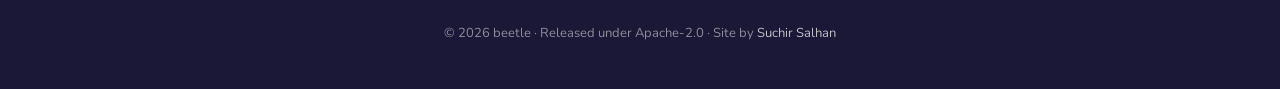
==== commit 2095cdb3: "Rebuild homepage as a SuperBPE-style academic project page; ground docs in the paper (drop CPU-train" ====
--- a/docs.html
+++ b/docs.html
@@ -5,7 +5,7 @@
   <meta charset="utf-8">
   <meta name="viewport" content="width=device-width, initial-scale=1.0">
   <title>Documentation — beetle</title>
-  <meta name="description" content="Install Beetle, train a tiny language model on CPU with zero downloads, load any checkpoint with from_pretrained, and reproduce the psycholinguistic evaluations in Colab.">
+  <meta name="description" content="Load any of the 330 released Beetle checkpoints with from_pretrained, use the bilingual tokenizers, and reproduce the reading-time, grammaticality and structural-priming analyses from the EMNLP 2026 paper.">
 
   <link href="favicon.ico" rel="icon" sizes="any">
   <link href="assets/img/logo.svg" rel="icon" type="image/svg+xml">
@@ -41,47 +41,38 @@
     <div class="wrap">
       <span class="eyebrow" style="color:var(--accent);font-family:var(--head-font);font-weight:600;letter-spacing:0.12em;text-transform:uppercase;font-size:12px;">Documentation</span>
       <h1>Get started with Beetle</h1>
-      <p>Install the framework, train a real PicoDecoder on a laptop CPU with zero downloads, load any released checkpoint, and reproduce the evaluations in Colab.</p>
+      <p>Load any of the 330 released checkpoints with <span class="ic">from_pretrained</span>, use the bilingual tokenizers, and reproduce the reading-time, grammaticality and structural-priming analyses from the paper.</p>
     </div>
   </section>
 
   <!-- Install + train -->
   <section class="section" style="padding-top:32px;">
     <div class="wrap">
-      <div class="section-head"><span class="eyebrow">Quickstart</span><h2>Install &amp; train in minutes</h2></div>
+      <div class="section-head"><span class="eyebrow">Quickstart</span><h2>Load a Beetle model in minutes</h2></div>
       <div class="grid cols-2">
         <div>
-          <h3 style="font-size:18px;">1 · Install</h3>
-          <div class="code">
-            <div class="code-head"><span class="dot r"></span><span class="dot y"></span><span class="dot g"></span><span class="t">bash — full stack</span></div>
-<pre><code><span class="c-prompt">$ </span>git clone https://github.com/beetlelm/beetlelm.git
-<span class="c-prompt">$ </span>cd beetlelm
-<span class="c-prompt">$ </span>pip install -e .</code></pre>
-          </div>
-          <div class="code">
-            <div class="code-head"><span class="dot r"></span><span class="dot y"></span><span class="dot g"></span><span class="t">bash — light (CPU quickstart only)</span></div>
-<pre><code><span class="c-prompt">$ </span>pip install <span class="c-str">"torch>=2.5.1"</span> transformers numpy pyyaml click
-<span class="c-prompt">$ </span>pip install -e . --no-deps</code></pre>
-          </div>
-          <p style="font-size:14.5px;color:var(--muted);">Prefer one command? <span class="ic">./install.sh --toy</span> does a light install plus a smoke train.</p>
-        </div>
-        <div>
-          <h3 style="font-size:18px;">2 · Train (CPU, zero downloads)</h3>
+          <h3 style="font-size:18px;">1 · Set up</h3>
           <div class="code">
             <div class="code-head"><span class="dot r"></span><span class="dot y"></span><span class="dot g"></span><span class="t">bash</span></div>
-<pre><code><span class="c-prompt">$ </span>beetlelm-toy --config_path configs/tiny_cpu.yaml</code></pre>
-          </div>
+<pre><code><span class="c-prompt">$ </span>pip install transformers torch</code></pre>
+          </div>
+          <p style="font-size:14.5px;color:var(--muted);">Every released model and tokenizer is standard HuggingFace — no bespoke framework required. The 330 checkpoints span five curricula (B1–B5), three data scales (100M / 2B / 24B) and 21 first languages.</p>
+        </div>
+        <div>
+          <h3 style="font-size:18px;">2 · Load a released checkpoint</h3>
           <div class="code">
             <div class="code-head"><span class="dot r"></span><span class="dot y"></span><span class="dot g"></span><span class="t">python</span></div>
-<pre><code><span class="c-kw">from</span> beetlelm.toy <span class="c-kw">import</span> train
-results = train(<span class="c-str">"configs/tiny_cpu.yaml"</span>)
-<span class="c-kw">print</span>(results[<span class="c-str">"final_loss"</span>], results[<span class="c-str">"checkpoint_dir"</span>])
-
-<span class="c-comment"># reload the checkpoint — standard HuggingFace</span>
-<span class="c-kw">from</span> beetlelm.pico_decoder.pico_decoder <span class="c-kw">import</span> PicoDecoderHF
-model = PicoDecoderHF.from_pretrained(<span class="c-str">"runs/tiny_cpu"</span>)</code></pre>
-          </div>
-          <p style="font-size:14.5px;color:var(--muted);">Point <span class="ic">data.train_file</span> at any UTF-8 text file to train on your own corpus, or change <span class="ic">--seed</span>, <span class="ic">--max_steps</span>, <span class="ic">--d_model</span>.</p>
+<pre><code><span class="c-kw">from</span> transformers <span class="c-kw">import</span> AutoModelForCausalLM, AutoTokenizer
+
+name = <span class="c-str">"Beetle-HumanScale/beetle-bilingual-nl-en-b2"</span>
+model = AutoModelForCausalLM.from_pretrained(name)
+tok   = AutoTokenizer.from_pretrained(name)
+
+<span class="c-comment"># score a sentence under the model</span>
+out = model(**tok(<span class="c-str">"the beetle reads the sentence"</span>, return_tensors=<span class="c-str">"pt"</span>))
+<span class="c-kw">print</span>(out.logits.shape)</code></pre>
+          </div>
+          <p style="font-size:14.5px;color:var(--muted);">Browse every checkpoint by language, curriculum and scale on the <a href="models.html">Models &amp; Data</a> page.</p>
         </div>
       </div>
     </div>
@@ -90,42 +81,19 @@
   <!-- Tutorials -->
   <section class="section alt">
     <div class="wrap">
-      <div class="section-head"><span class="eyebrow">Guides</span><h2>Step by step</h2><p>From a first CPU run to loading a pretrained Beetle checkpoint.</p></div>
+      <div class="section-head"><span class="eyebrow">Guides</span><h2>Step by step</h2><p>From loading a released checkpoint to reproducing the paper’s evaluations.</p></div>
       <div class="grid cols-3">
         <div class="card">
-          <div class="card-ic"><i class="bi bi-download"></i></div>
-          <h4>1 · Install beetle</h4>
-          <p>Clone the repo and install in editable mode. The light install pulls only what the CPU quickstart needs.</p>
-          <div class="code" style="margin-bottom:0;"><pre><code>git clone https://github.com/beetlelm/beetlelm.git
-cd beetlelm
-pip install -e .</code></pre></div>
-        </div>
-        <div class="card">
-          <div class="card-ic"><i class="bi bi-cpu"></i></div>
-          <h4>2 · Train your first model</h4>
-          <p>Train a real PicoDecoder end-to-end on CPU with zero downloads — done in a couple of minutes.</p>
-          <div class="code" style="margin-bottom:0;"><pre><code>beetlelm-toy \
-  --config_path configs/tiny_cpu.yaml</code></pre></div>
-        </div>
-        <div class="card">
-          <div class="card-ic"><i class="bi bi-file-earmark-text"></i></div>
-          <h4>3 · Train on your own text</h4>
-          <p>Point <span class="ic">data.train_file</span> at any UTF-8 file, and tune the run with a couple of flags.</p>
-          <div class="code" style="margin-bottom:0;"><pre><code>beetlelm-toy \
-  --config_path configs/tiny_cpu.yaml \
-  --seed 42 --max_steps 500 --d_model 128</code></pre></div>
-        </div>
-        <div class="card">
           <div class="card-ic"><i class="bi bi-box-seam"></i></div>
-          <h4>4 · Load a pretrained model</h4>
-          <p>Every Beetle checkpoint is standard HuggingFace — reload it with <span class="ic">from_pretrained</span>.</p>
+          <h4>1 · Load a model</h4>
+          <p>Every Beetle checkpoint is standard HuggingFace — load it with <span class="ic">from_pretrained</span>.</p>
           <div class="code" style="margin-bottom:0;"><pre><code>from transformers import AutoModelForCausalLM
 m = AutoModelForCausalLM.from_pretrained(
   "Beetle-HumanScale/beetle-monolingual-humanscale-eng")</code></pre></div>
         </div>
         <div class="card">
           <div class="card-ic"><i class="bi bi-alphabet"></i></div>
-          <h4>5 · Use a beetle tokenizer</h4>
+          <h4>2 · Use a beetle tokenizer</h4>
           <p>Bilingual and human-scale BPE tokenizers are published on the Hub and load the same way.</p>
           <div class="code" style="margin-bottom:0;"><pre><code>from transformers import AutoTokenizer
 tok = AutoTokenizer.from_pretrained(
@@ -133,12 +101,34 @@
 print(tok("Hello, beetle!"))</code></pre></div>
         </div>
         <div class="card">
+          <div class="card-ic"><i class="bi bi-layers"></i></div>
+          <h4>3 · Pick a curriculum &amp; scale</h4>
+          <p>Checkpoints are named by first language, curriculum (B1–B5) and data scale (100M / 2B / 24B), so each experiment is directly comparable.</p>
+          <div class="code" style="margin-bottom:0;"><pre><code># B2 staged curriculum, Dutch L1, 24B tokens
+AutoModelForCausalLM.from_pretrained(
+  "Beetle-FineWeb/beetle-nl-en-b2-24b")</code></pre></div>
+        </div>
+        <div class="card">
+          <div class="card-ic"><i class="bi bi-clock-history"></i></div>
+          <h4>4 · Step through training</h4>
+          <p>Dense intermediate checkpoints let you trace learning dynamics across training steps via the <span class="ic">revision</span> argument.</p>
+          <div class="code" style="margin-bottom:0;"><pre><code>AutoModelForCausalLM.from_pretrained(
+  "Beetle-FineWeb/beetle-nl-en-b2-24b",
+  revision="step-8000")</code></pre></div>
+        </div>
+        <div class="card">
+          <div class="card-ic"><i class="bi bi-check2-square"></i></div>
+          <h4>5 · Run a minimal-pair eval</h4>
+          <p>Score BLiMP-style and BLiSS learner minimal-pair discrimination on any loaded checkpoint.</p>
+          <div class="code" style="margin-bottom:0;"><pre><code>from beetle_analyze import minimal_pair_accuracy
+minimal_pair_accuracy(m, tok, dataset="BLiSS")</code></pre></div>
+        </div>
+        <div class="card">
           <div class="card-ic"><i class="bi bi-bar-chart-line"></i></div>
-          <h4>6 · Analyse &amp; evaluate</h4>
-          <p>Score learning dynamics and BLiMP-style minimal-pair accuracy, or play in Colab — no code required.</p>
-          <div class="code" style="margin-bottom:0;"><pre><code># minimal-pair evaluation
-from beetle_analyze import blimp_accuracy
-blimp_accuracy("runs/tiny_cpu")</code></pre></div>
+          <h4>6 · Compare to human data</h4>
+          <p>Align model surprisal with MECO L2 reading times and test cross-lingual structural priming — the paper’s core analyses.</p>
+          <div class="code" style="margin-bottom:0;"><pre><code>from beetle_analyze import reading_time_fit
+reading_time_fit(m, tok, corpus="MECO-L2")</code></pre></div>
         </div>
       </div>
     </div>
@@ -204,7 +194,7 @@
           </div>
         </div>
       </div>
-      <p style="margin-top:22px;"><a class="nb-badge colab" style="padding:9px 16px;" href="https://colab.research.google.com/github/suchirsalhan/beetle-analyze/blob/main/notebooks/cpu_smoke.ipynb" target="_blank" rel="noopener"><i class="bi bi-lightning-charge"></i> CPU smoke test — check the analysis stack end-to-end</a></p>
+      <p style="margin-top:22px;color:var(--muted);font-size:15px;">Each notebook loads released checkpoints from the Hub and reproduces a figure or table from the paper — open it and run.</p>
     </div>
   </section>
 
@@ -230,7 +220,7 @@
         <a class="card link" href="https://github.com/beetlelm/beetlelm" target="_blank" rel="noopener">
           <div class="card-ic"><i class="bi bi-cpu"></i></div>
           <h4>beetlelm</h4>
-          <p>The core framework: train tiny language models end-to-end on CPU with zero downloads and a reproducible baseline. The architecture zoo, tokenizer, and HuggingFace-compatible checkpoints live here.</p>
+          <p>The core framework behind the released suite: the architecture zoo (PicoDecoder backbone), the modular tokenizer, the B1–B5 exposure curricula, and HuggingFace-compatible checkpoints.</p>
           <span class="more">Open repository <i class="bi bi-arrow-right"></i></span>
         </a>
         <a class="card link" href="https://github.com/beetlelm/beetle-data" target="_blank" rel="noopener">
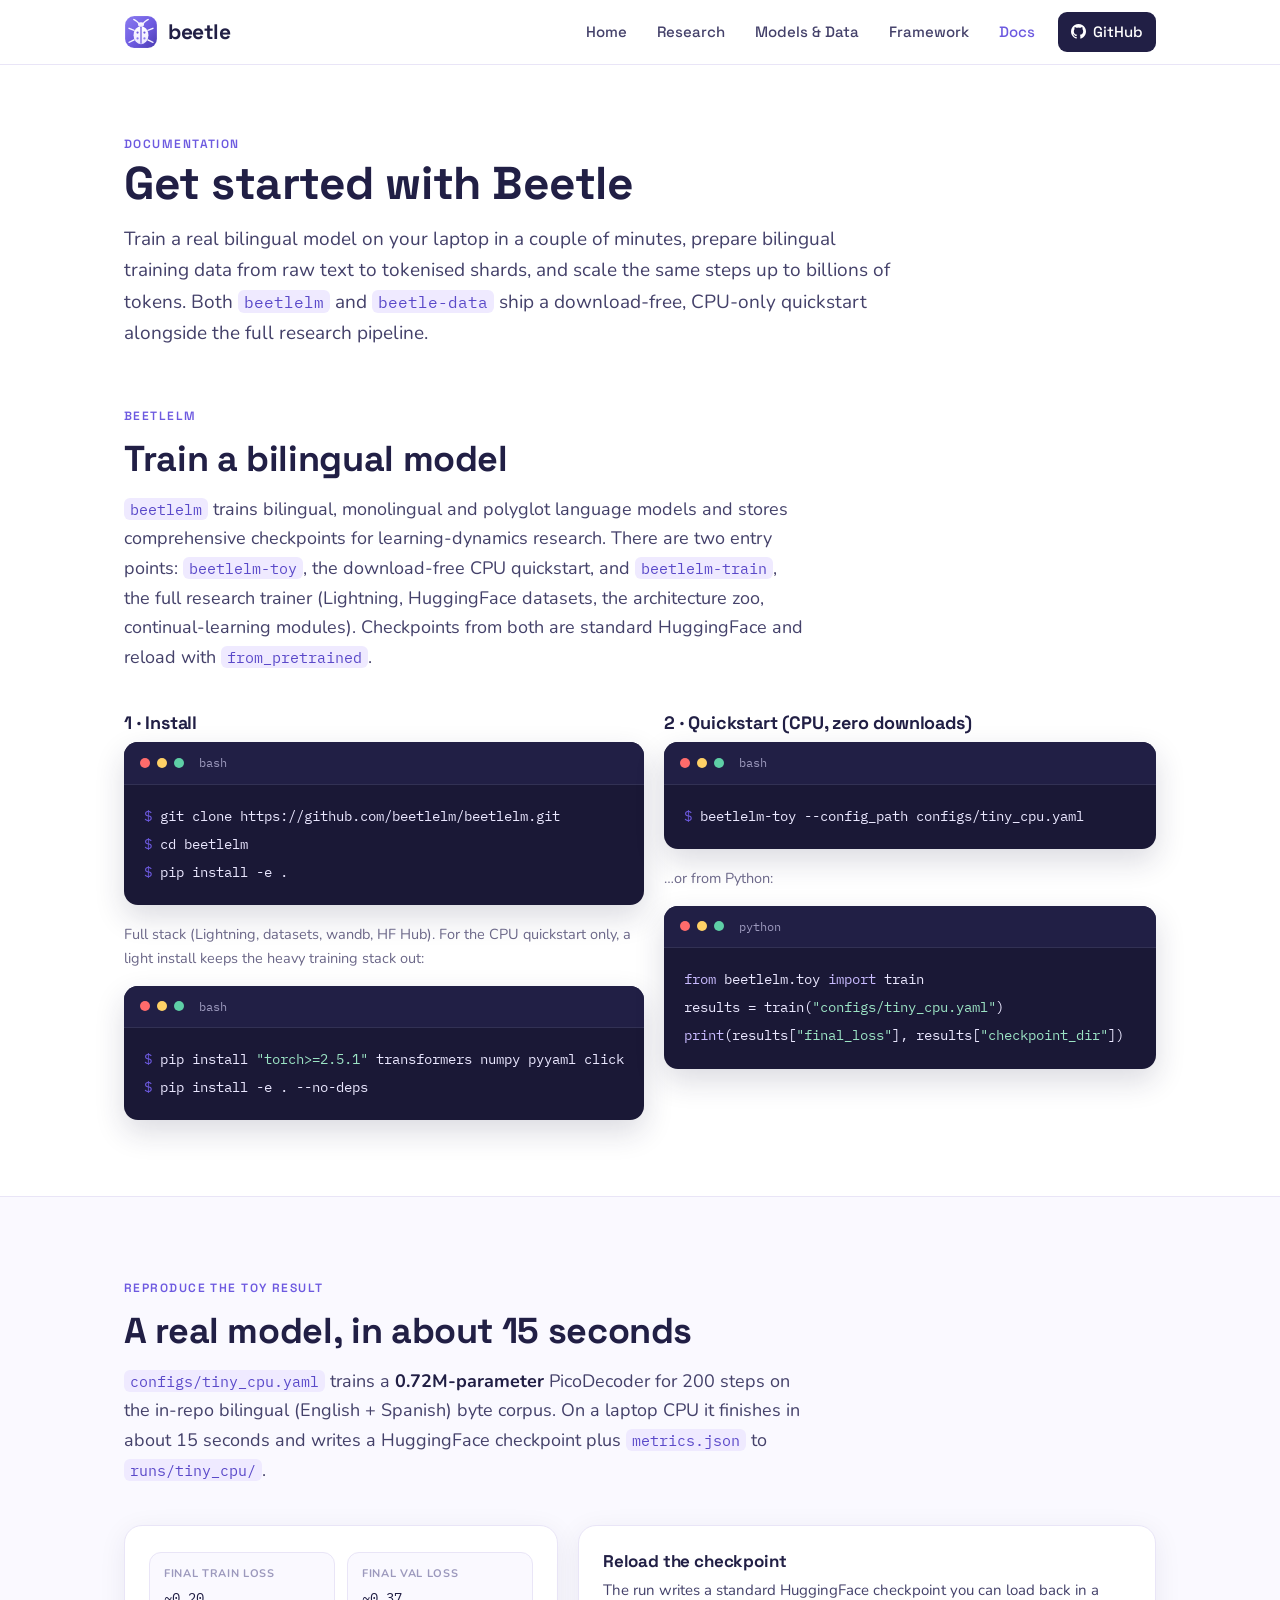
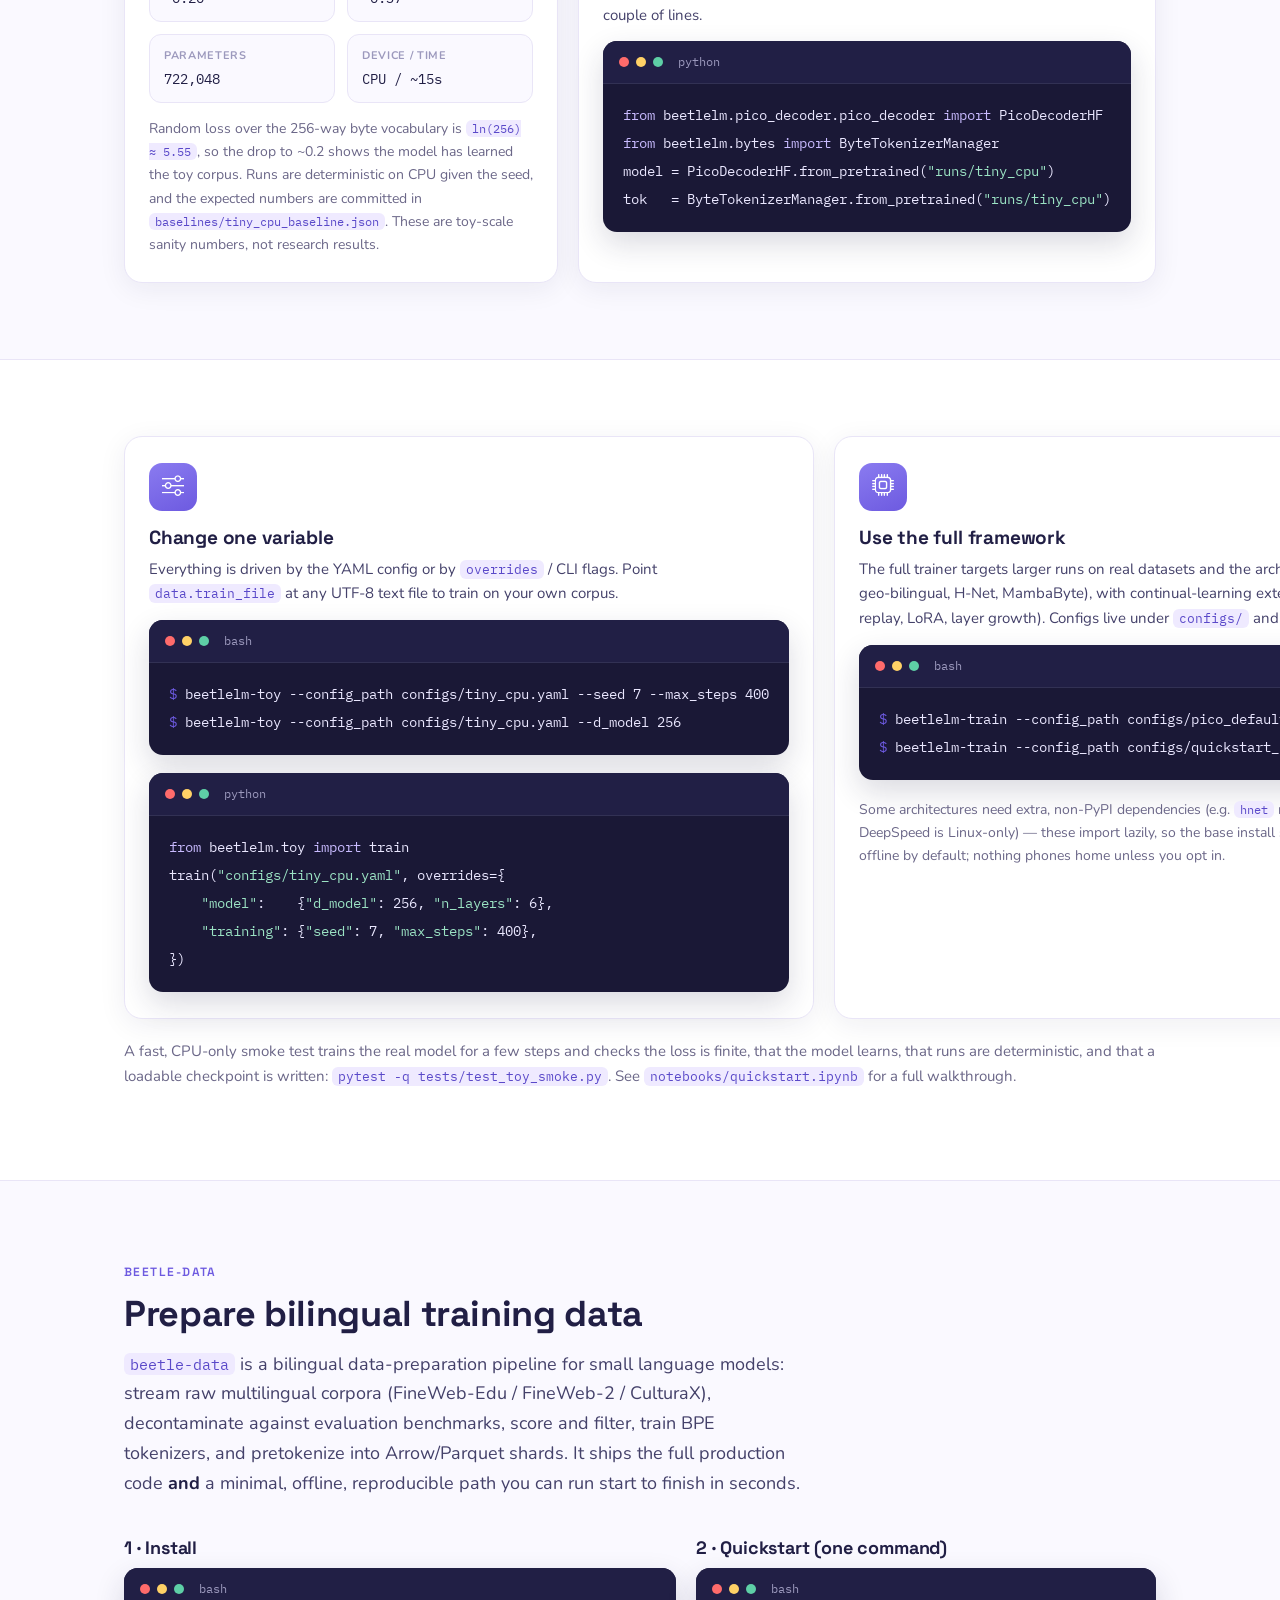
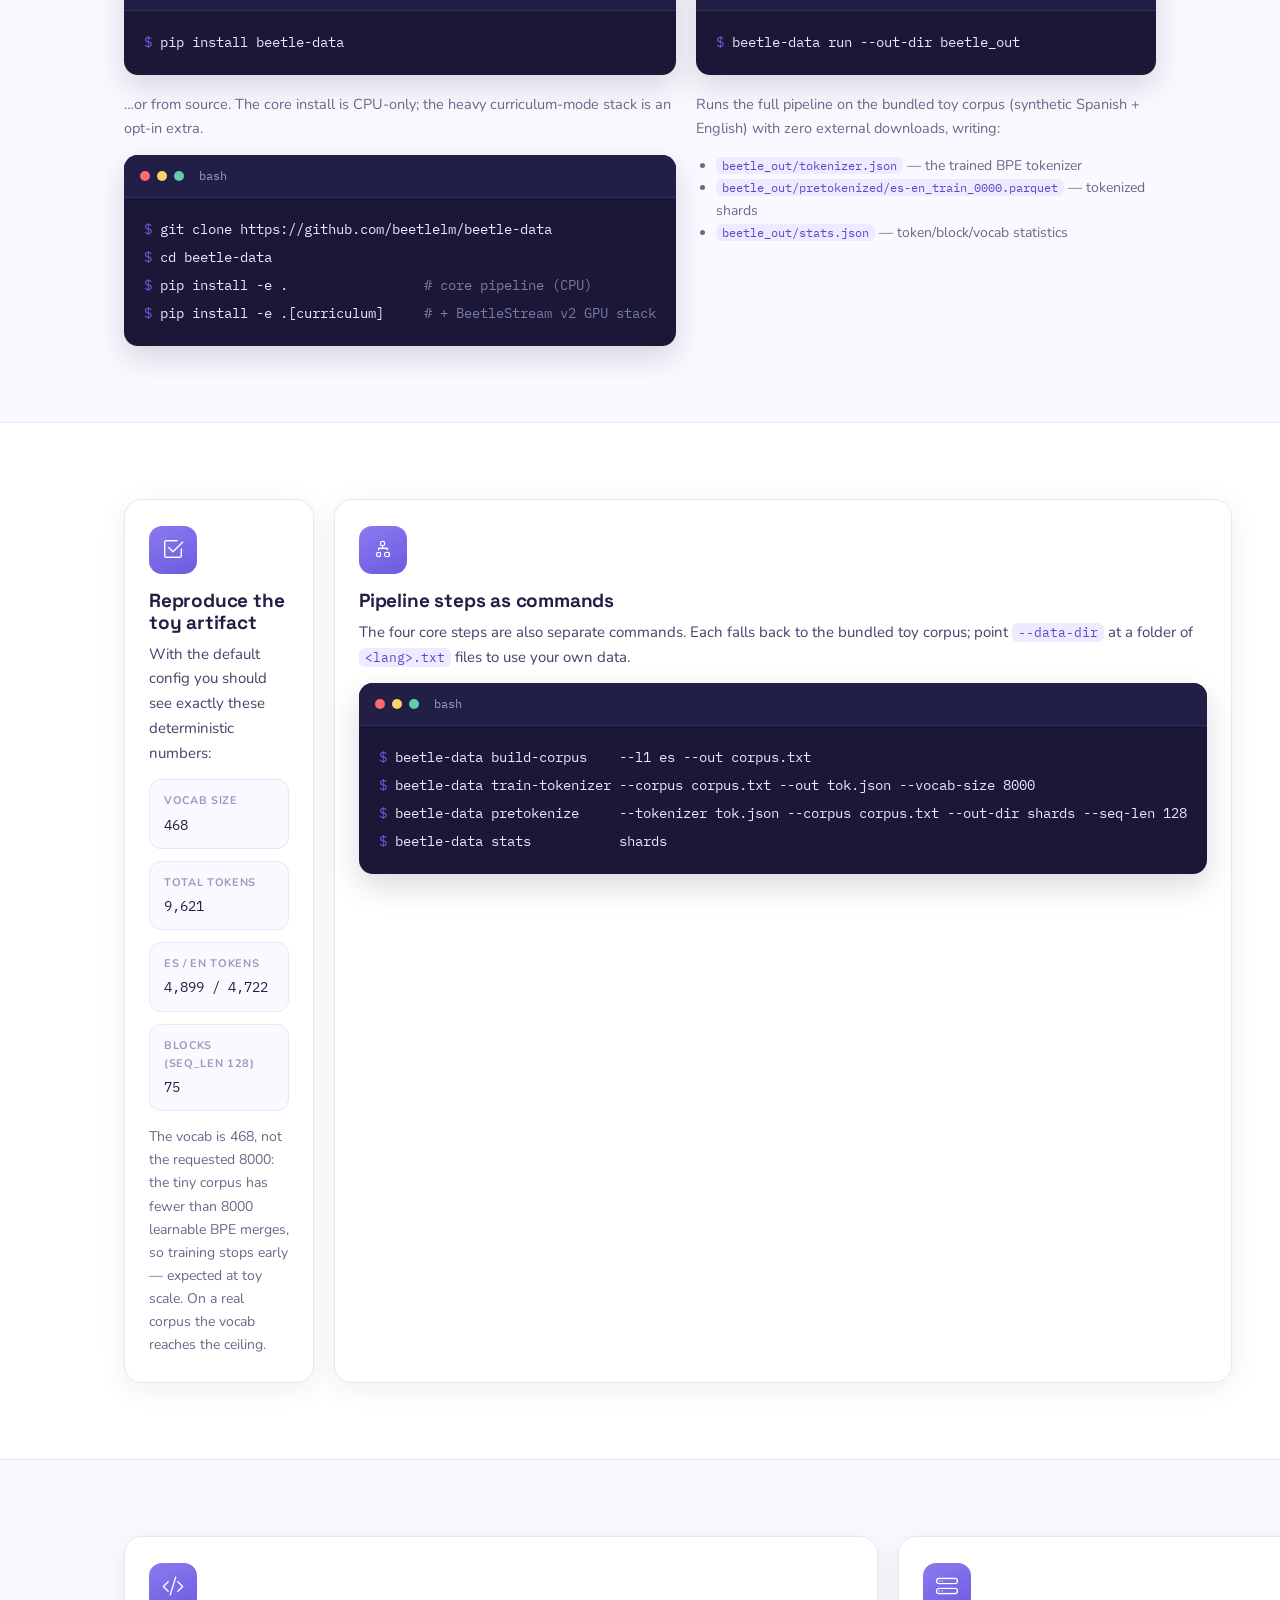
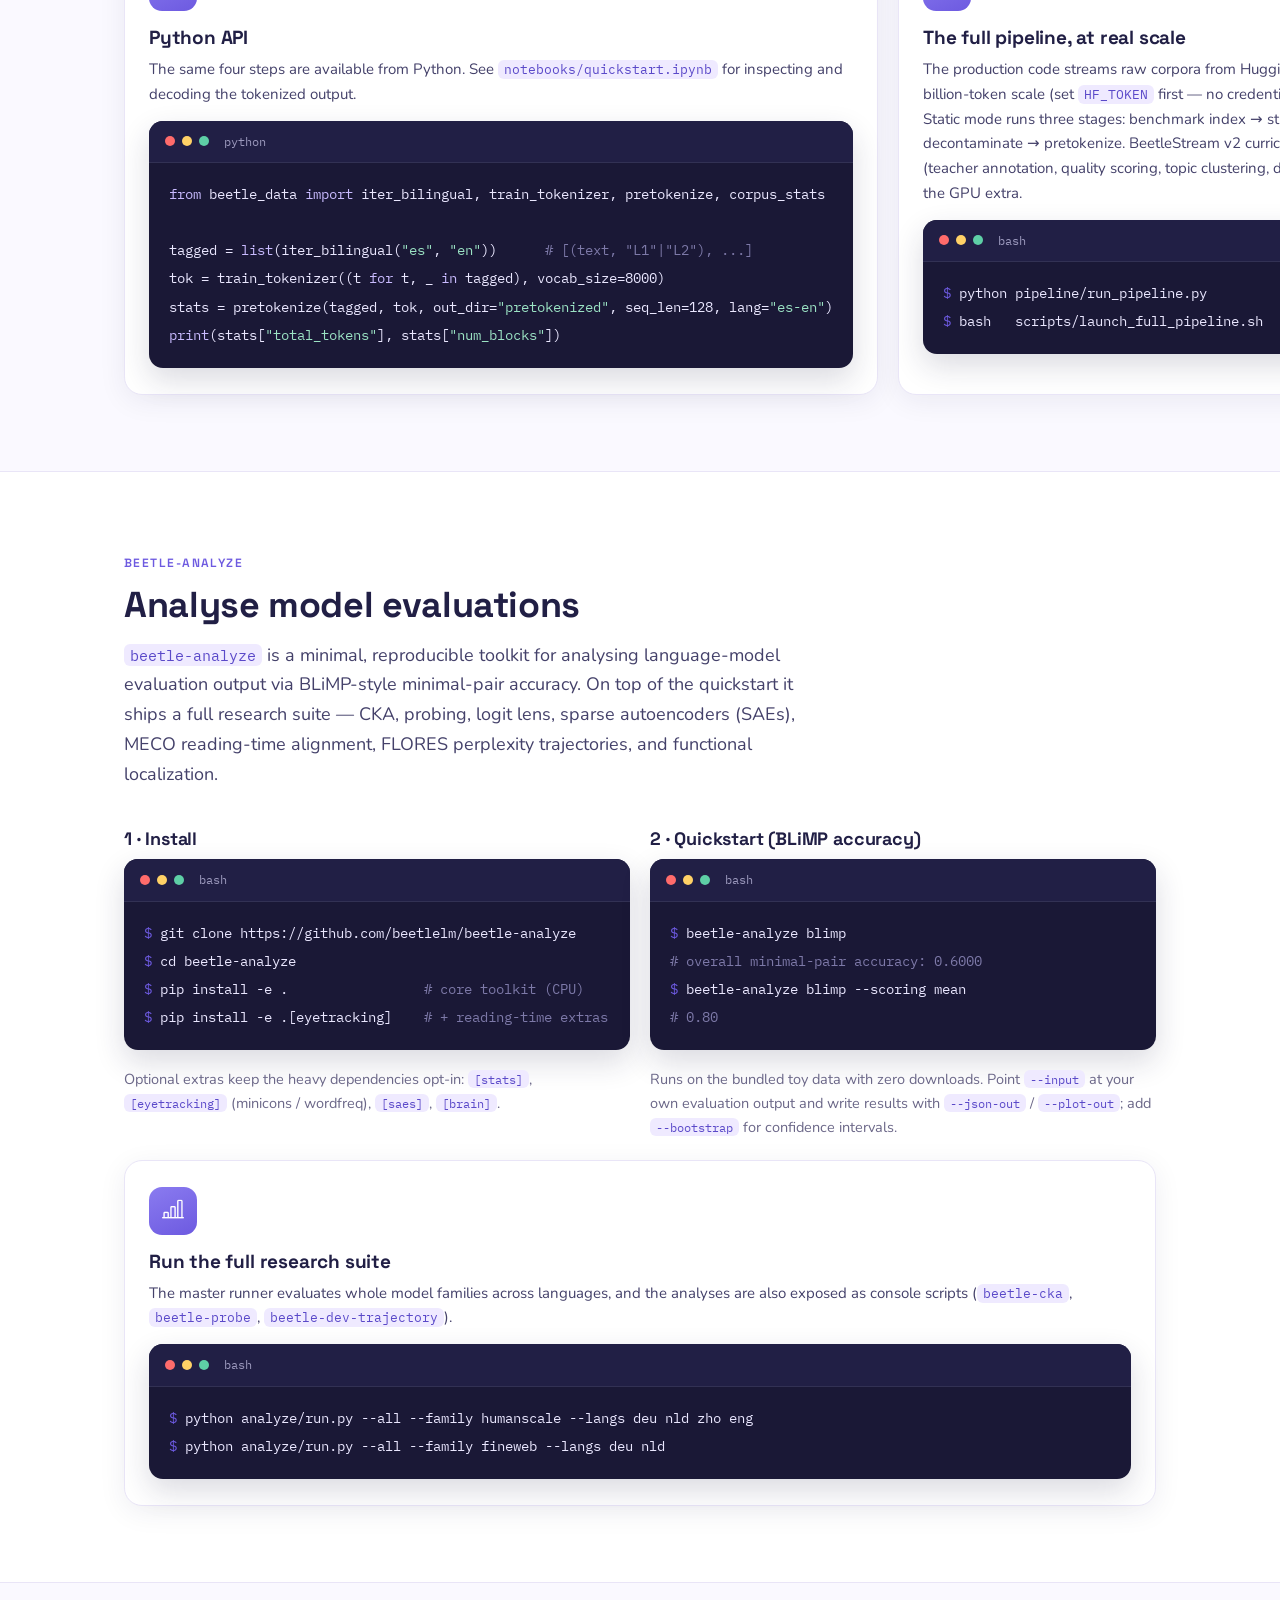
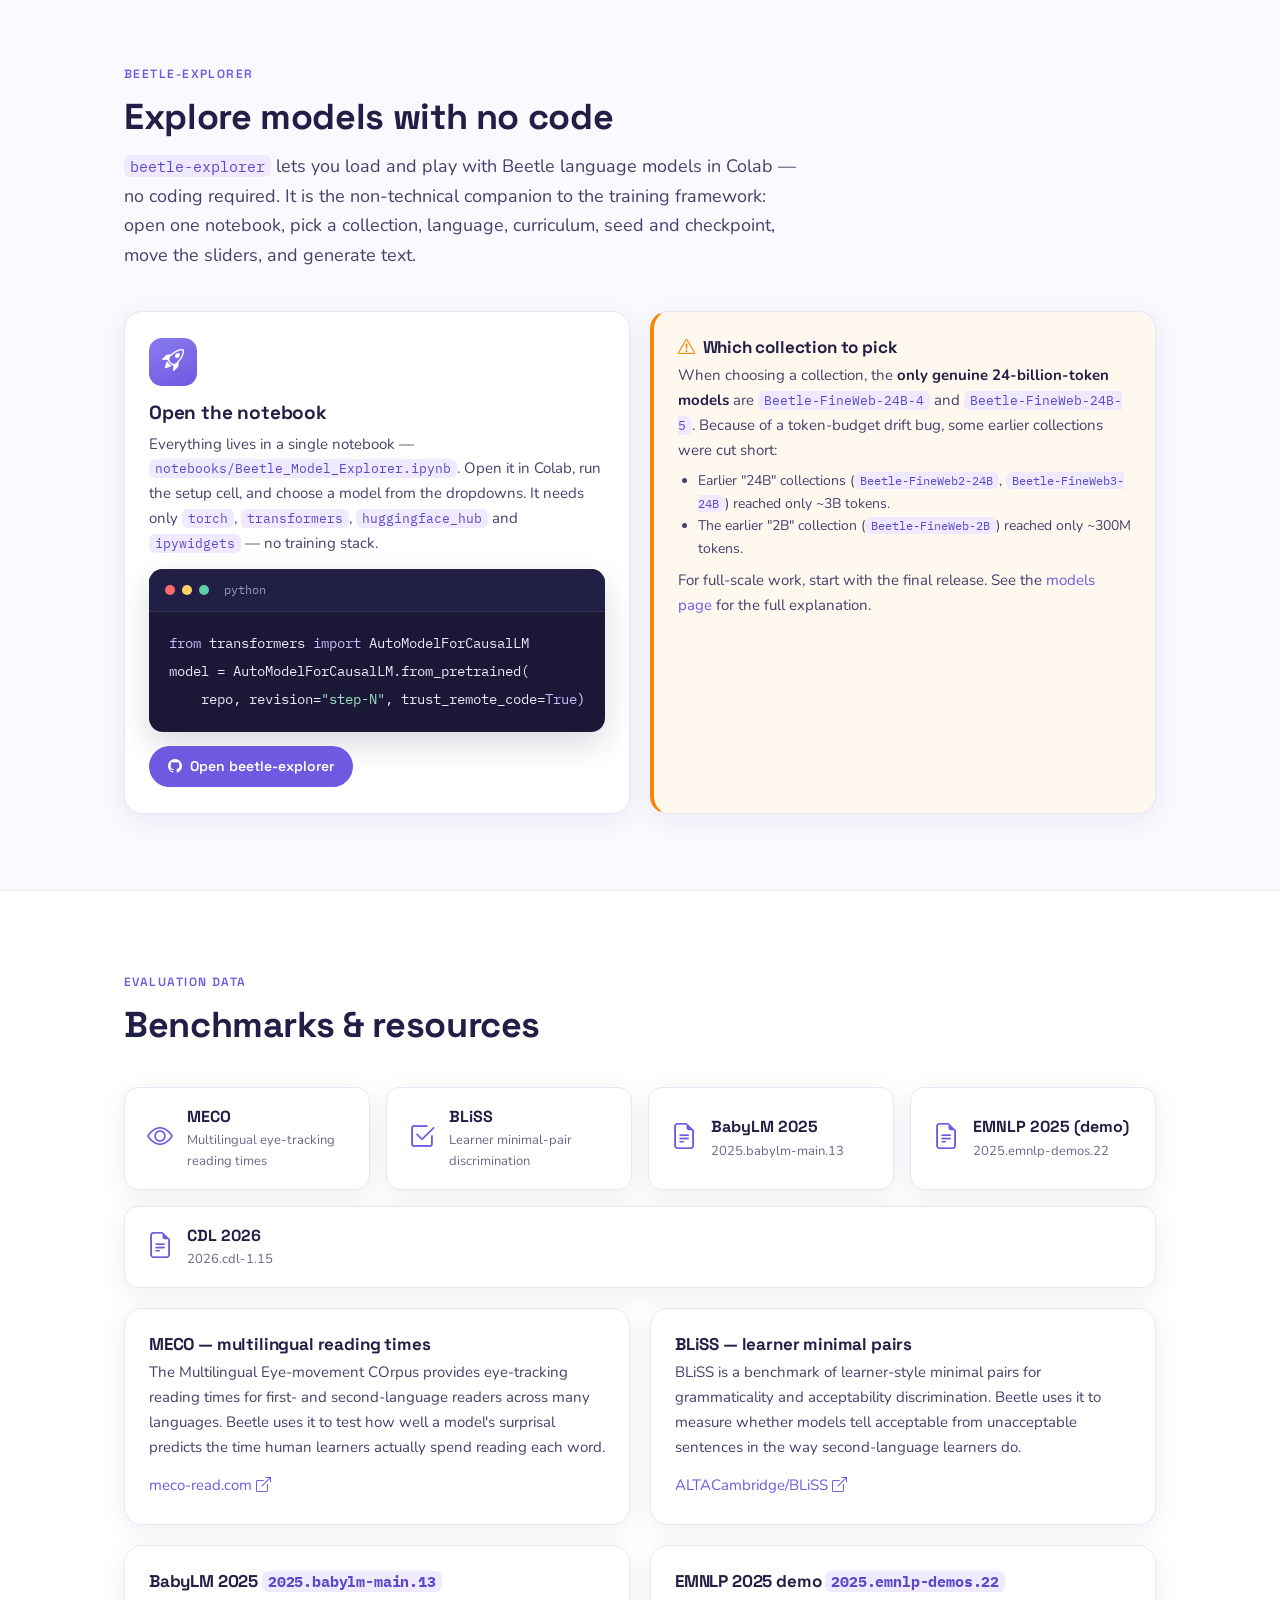
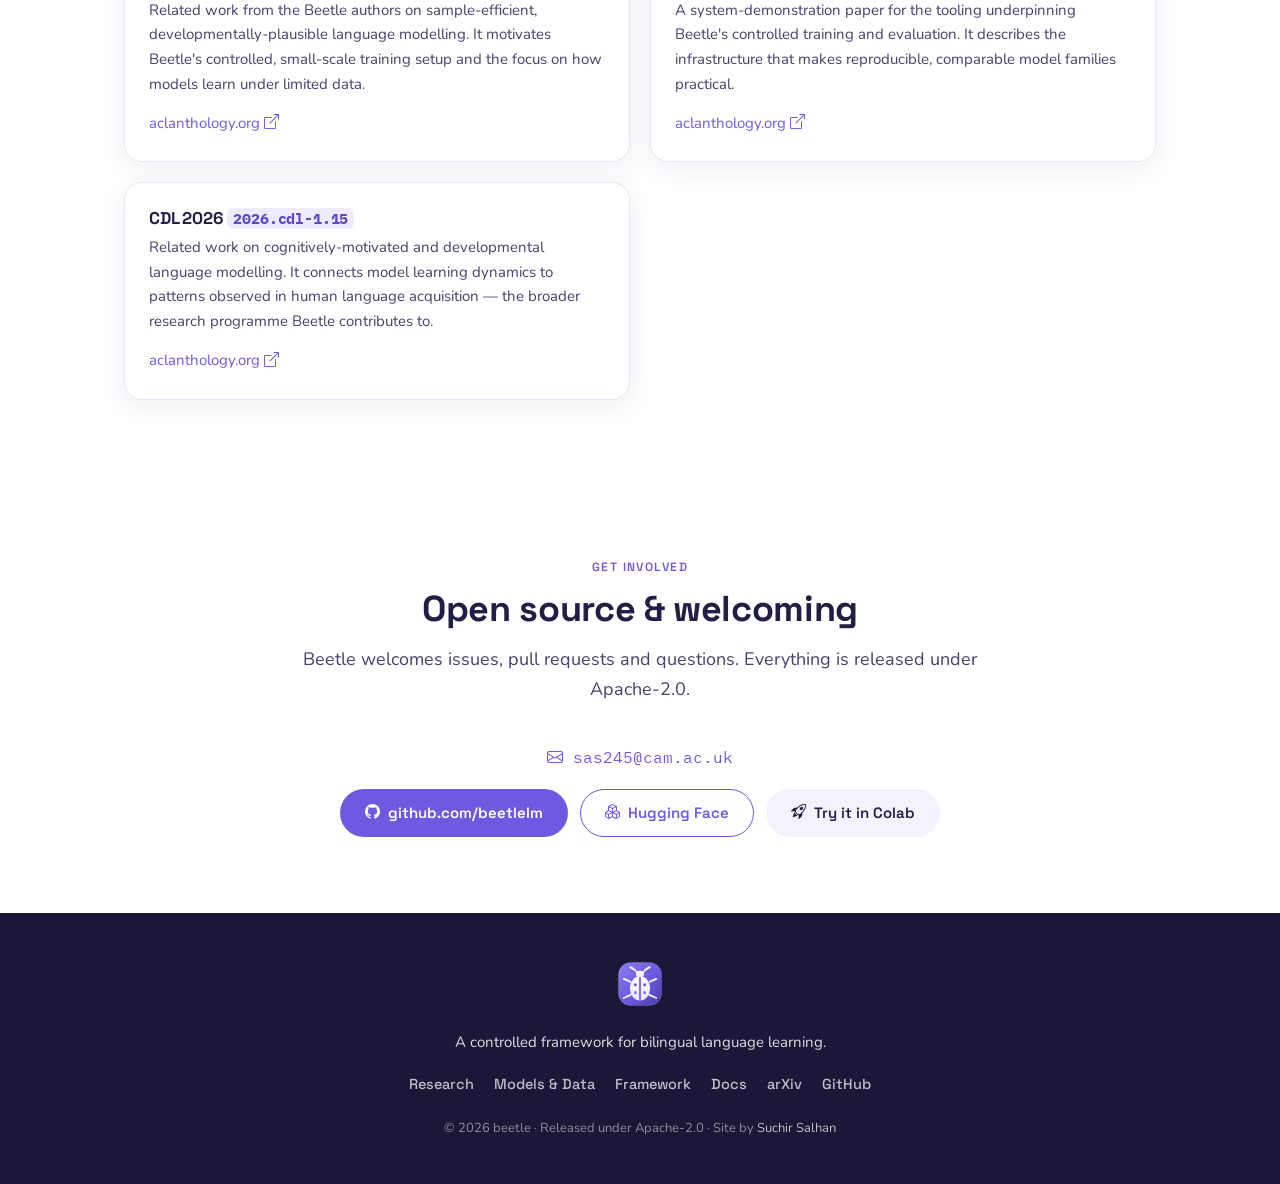
==== commit 45c6ee12: "Restructure site into paper/models/framework stories; fix 24B token labels; add GIFs, audiences, lan" ====
--- a/docs.html
+++ b/docs.html
@@ -5,7 +5,7 @@
   <meta charset="utf-8">
   <meta name="viewport" content="width=device-width, initial-scale=1.0">
   <title>Documentation — beetle</title>
-  <meta name="description" content="Load any of the 330 released Beetle checkpoints with from_pretrained, use the bilingual tokenizers, and reproduce the reading-time, grammaticality and structural-priming analyses from the EMNLP 2026 paper.">
+  <meta name="description" content="Get started with Beetle: train a real bilingual model on CPU in minutes with beetlelm, prepare bilingual training data with beetle-data, and scale the same steps up to billions of tokens. Both ship a download-free, reproducible quickstart.">
 
   <link href="favicon.ico" rel="icon" sizes="any">
   <link href="assets/img/logo.svg" rel="icon" type="image/svg+xml">
@@ -41,165 +41,289 @@
     <div class="wrap">
       <span class="eyebrow" style="color:var(--accent);font-family:var(--head-font);font-weight:600;letter-spacing:0.12em;text-transform:uppercase;font-size:12px;">Documentation</span>
       <h1>Get started with Beetle</h1>
-      <p>Load any of the 330 released checkpoints with <span class="ic">from_pretrained</span>, use the bilingual tokenizers, and reproduce the reading-time, grammaticality and structural-priming analyses from the paper.</p>
-    </div>
-  </section>
-
-  <!-- Install + train -->
-  <section class="section" style="padding-top:32px;">
-    <div class="wrap">
-      <div class="section-head"><span class="eyebrow">Quickstart</span><h2>Load a Beetle model in minutes</h2></div>
-      <div class="grid cols-2">
-        <div>
-          <h3 style="font-size:18px;">1 · Set up</h3>
-          <div class="code">
-            <div class="code-head"><span class="dot r"></span><span class="dot y"></span><span class="dot g"></span><span class="t">bash</span></div>
-<pre><code><span class="c-prompt">$ </span>pip install transformers torch</code></pre>
-          </div>
-          <p style="font-size:14.5px;color:var(--muted);">Every released model and tokenizer is standard HuggingFace — no bespoke framework required. The 330 checkpoints span five curricula (B1–B5), three data scales (100M / 2B / 24B) and 21 first languages.</p>
-        </div>
-        <div>
-          <h3 style="font-size:18px;">2 · Load a released checkpoint</h3>
-          <div class="code">
-            <div class="code-head"><span class="dot r"></span><span class="dot y"></span><span class="dot g"></span><span class="t">python</span></div>
-<pre><code><span class="c-kw">from</span> transformers <span class="c-kw">import</span> AutoModelForCausalLM, AutoTokenizer
-
-name = <span class="c-str">"Beetle-HumanScale/beetle-bilingual-nl-en-b2"</span>
-model = AutoModelForCausalLM.from_pretrained(name)
-tok   = AutoTokenizer.from_pretrained(name)
-
-<span class="c-comment"># score a sentence under the model</span>
-out = model(**tok(<span class="c-str">"the beetle reads the sentence"</span>, return_tensors=<span class="c-str">"pt"</span>))
-<span class="c-kw">print</span>(out.logits.shape)</code></pre>
-          </div>
-          <p style="font-size:14.5px;color:var(--muted);">Browse every checkpoint by language, curriculum and scale on the <a href="models.html">Models &amp; Data</a> page.</p>
-        </div>
-      </div>
-    </div>
-  </section>
-
-  <!-- Tutorials -->
+      <p>Train a real bilingual model on your laptop in a couple of minutes, prepare bilingual training data from raw text to tokenised shards, and scale the same steps up to billions of tokens. Both <span class="ic">beetlelm</span> and <span class="ic">beetle-data</span> ship a download-free, CPU-only quickstart alongside the full research pipeline.</p>
+    </div>
+  </section>
+
+  <!-- beetlelm: train -->
+  <section class="section" id="beetlelm" style="padding-top:32px;">
+    <div class="wrap">
+      <div class="section-head"><span class="eyebrow">beetlelm</span><h2>Train a bilingual model</h2><p><span class="ic">beetlelm</span> trains bilingual, monolingual and polyglot language models and stores comprehensive checkpoints for learning-dynamics research. There are two entry points: <span class="ic">beetlelm-toy</span>, the download-free CPU quickstart, and <span class="ic">beetlelm-train</span>, the full research trainer (Lightning, HuggingFace datasets, the architecture zoo, continual-learning modules). Checkpoints from both are standard HuggingFace and reload with <span class="ic">from_pretrained</span>.</p></div>
+      <div class="grid cols-2">
+        <div>
+          <h3 style="font-size:18px;">1 · Install</h3>
+          <div class="code">
+            <div class="code-head"><span class="dot r"></span><span class="dot y"></span><span class="dot g"></span><span class="t">bash</span></div>
+<pre><code><span class="c-prompt">$ </span>git clone https://github.com/beetlelm/beetlelm.git
+<span class="c-prompt">$ </span>cd beetlelm
+<span class="c-prompt">$ </span>pip install -e .</code></pre>
+          </div>
+          <p style="font-size:14.5px;color:var(--muted);">Full stack (Lightning, datasets, wandb, HF Hub). For the CPU quickstart only, a light install keeps the heavy training stack out:</p>
+          <div class="code" style="margin-bottom:0;">
+            <div class="code-head"><span class="dot r"></span><span class="dot y"></span><span class="dot g"></span><span class="t">bash</span></div>
+<pre><code><span class="c-prompt">$ </span>pip install <span class="c-str">"torch>=2.5.1"</span> transformers numpy pyyaml click
+<span class="c-prompt">$ </span>pip install -e . --no-deps</code></pre>
+          </div>
+        </div>
+        <div>
+          <h3 style="font-size:18px;">2 · Quickstart (CPU, zero downloads)</h3>
+          <div class="code">
+            <div class="code-head"><span class="dot r"></span><span class="dot y"></span><span class="dot g"></span><span class="t">bash</span></div>
+<pre><code><span class="c-prompt">$ </span>beetlelm-toy --config_path configs/tiny_cpu.yaml</code></pre>
+          </div>
+          <p style="font-size:14.5px;color:var(--muted);">…or from Python:</p>
+          <div class="code" style="margin-bottom:0;">
+            <div class="code-head"><span class="dot r"></span><span class="dot y"></span><span class="dot g"></span><span class="t">python</span></div>
+<pre><code><span class="c-kw">from</span> beetlelm.toy <span class="c-kw">import</span> train
+results = train(<span class="c-str">"configs/tiny_cpu.yaml"</span>)
+<span class="c-kw">print</span>(results[<span class="c-str">"final_loss"</span>], results[<span class="c-str">"checkpoint_dir"</span>])</code></pre>
+          </div>
+        </div>
+      </div>
+    </div>
+  </section>
+
+  <!-- Reproduce the toy result -->
   <section class="section alt">
     <div class="wrap">
-      <div class="section-head"><span class="eyebrow">Guides</span><h2>Step by step</h2><p>From loading a released checkpoint to reproducing the paper’s evaluations.</p></div>
-      <div class="grid cols-3">
-        <div class="card">
-          <div class="card-ic"><i class="bi bi-box-seam"></i></div>
-          <h4>1 · Load a model</h4>
-          <p>Every Beetle checkpoint is standard HuggingFace — load it with <span class="ic">from_pretrained</span>.</p>
-          <div class="code" style="margin-bottom:0;"><pre><code>from transformers import AutoModelForCausalLM
-m = AutoModelForCausalLM.from_pretrained(
-  "Beetle-HumanScale/beetle-monolingual-humanscale-eng")</code></pre></div>
-        </div>
-        <div class="card">
-          <div class="card-ic"><i class="bi bi-alphabet"></i></div>
-          <h4>2 · Use a beetle tokenizer</h4>
-          <p>Bilingual and human-scale BPE tokenizers are published on the Hub and load the same way.</p>
-          <div class="code" style="margin-bottom:0;"><pre><code>from transformers import AutoTokenizer
-tok = AutoTokenizer.from_pretrained(
-  "Beetle-Data/tokenizer-nl-en")
-print(tok("Hello, beetle!"))</code></pre></div>
-        </div>
-        <div class="card">
-          <div class="card-ic"><i class="bi bi-layers"></i></div>
-          <h4>3 · Pick a curriculum &amp; scale</h4>
-          <p>Checkpoints are named by first language, curriculum (B1–B5) and data scale (100M / 2B / 24B), so each experiment is directly comparable.</p>
-          <div class="code" style="margin-bottom:0;"><pre><code># B2 staged curriculum, Dutch L1, 24B tokens
-AutoModelForCausalLM.from_pretrained(
-  "Beetle-FineWeb/beetle-nl-en-b2-24b")</code></pre></div>
-        </div>
-        <div class="card">
-          <div class="card-ic"><i class="bi bi-clock-history"></i></div>
-          <h4>4 · Step through training</h4>
-          <p>Dense intermediate checkpoints let you trace learning dynamics across training steps via the <span class="ic">revision</span> argument.</p>
-          <div class="code" style="margin-bottom:0;"><pre><code>AutoModelForCausalLM.from_pretrained(
-  "Beetle-FineWeb/beetle-nl-en-b2-24b",
-  revision="step-8000")</code></pre></div>
-        </div>
+      <div class="section-head"><span class="eyebrow">Reproduce the toy result</span><h2>A real model, in about 15 seconds</h2><p><span class="ic">configs/tiny_cpu.yaml</span> trains a <strong>0.72M-parameter</strong> PicoDecoder for 200 steps on the in-repo bilingual (English + Spanish) byte corpus. On a laptop CPU it finishes in about 15 seconds and writes a HuggingFace checkpoint plus <span class="ic">metrics.json</span> to <span class="ic">runs/tiny_cpu/</span>.</p></div>
+      <div class="grid cols-2">
+        <div class="card">
+          <div class="spec-grid">
+            <div class="spec"><div class="k">final train loss</div><div class="v">~0.20</div></div>
+            <div class="spec"><div class="k">final val loss</div><div class="v">~0.37</div></div>
+            <div class="spec"><div class="k">parameters</div><div class="v">722,048</div></div>
+            <div class="spec"><div class="k">device / time</div><div class="v">CPU / ~15s</div></div>
+          </div>
+          <p style="font-size:14px;color:var(--muted);margin:14px 0 0;">Random loss over the 256-way byte vocabulary is <span class="ic">ln(256) ≈ 5.55</span>, so the drop to ~0.2 shows the model has learned the toy corpus. Runs are deterministic on CPU given the seed, and the expected numbers are committed in <span class="ic">baselines/tiny_cpu_baseline.json</span>. These are toy-scale sanity numbers, not research results.</p>
+        </div>
+        <div class="card">
+          <h4>Reload the checkpoint</h4>
+          <p>The run writes a standard HuggingFace checkpoint you can load back in a couple of lines.</p>
+          <div class="code" style="margin-bottom:0;">
+            <div class="code-head"><span class="dot r"></span><span class="dot y"></span><span class="dot g"></span><span class="t">python</span></div>
+<pre><code><span class="c-kw">from</span> beetlelm.pico_decoder.pico_decoder <span class="c-kw">import</span> PicoDecoderHF
+<span class="c-kw">from</span> beetlelm.bytes <span class="c-kw">import</span> ByteTokenizerManager
+model = PicoDecoderHF.from_pretrained(<span class="c-str">"runs/tiny_cpu"</span>)
+tok   = ByteTokenizerManager.from_pretrained(<span class="c-str">"runs/tiny_cpu"</span>)</code></pre>
+          </div>
+        </div>
+      </div>
+    </div>
+  </section>
+
+  <!-- Change a variable + full framework -->
+  <section class="section">
+    <div class="wrap">
+      <div class="grid cols-2">
+        <div class="card">
+          <div class="card-ic"><i class="bi bi-sliders"></i></div>
+          <h3>Change one variable</h3>
+          <p>Everything is driven by the YAML config or by <span class="ic">overrides</span> / CLI flags. Point <span class="ic">data.train_file</span> at any UTF-8 text file to train on your own corpus.</p>
+          <div class="code">
+            <div class="code-head"><span class="dot r"></span><span class="dot y"></span><span class="dot g"></span><span class="t">bash</span></div>
+<pre><code><span class="c-prompt">$ </span>beetlelm-toy --config_path configs/tiny_cpu.yaml --seed 7 --max_steps 400
+<span class="c-prompt">$ </span>beetlelm-toy --config_path configs/tiny_cpu.yaml --d_model 256</code></pre>
+          </div>
+          <div class="code" style="margin-bottom:0;">
+            <div class="code-head"><span class="dot r"></span><span class="dot y"></span><span class="dot g"></span><span class="t">python</span></div>
+<pre><code><span class="c-kw">from</span> beetlelm.toy <span class="c-kw">import</span> train
+train(<span class="c-str">"configs/tiny_cpu.yaml"</span>, overrides={
+    <span class="c-str">"model"</span>:    {<span class="c-str">"d_model"</span>: 256, <span class="c-str">"n_layers"</span>: 6},
+    <span class="c-str">"training"</span>: {<span class="c-str">"seed"</span>: 7, <span class="c-str">"max_steps"</span>: 400},
+})</code></pre>
+          </div>
+        </div>
+        <div class="card">
+          <div class="card-ic"><i class="bi bi-cpu"></i></div>
+          <h3>Use the full framework</h3>
+          <p>The full trainer targets larger runs on real datasets and the architecture zoo (pico, bgpt, MoE, SSM, geo-bilingual, H-Net, MambaByte), with continual-learning extensions (EWC, MAML/SMLMT, replay, LoRA, layer growth). Configs live under <span class="ic">configs/</span> and launchers under <span class="ic">script/</span>.</p>
+          <div class="code">
+            <div class="code-head"><span class="dot r"></span><span class="dot y"></span><span class="dot g"></span><span class="t">bash</span></div>
+<pre><code><span class="c-prompt">$ </span>beetlelm-train --config_path configs/pico_default.yaml
+<span class="c-prompt">$ </span>beetlelm-train --config_path configs/quickstart_fineweb.yaml --validate_only</code></pre>
+          </div>
+          <p style="font-size:14px;color:var(--muted);margin-bottom:0;">Some architectures need extra, non-PyPI dependencies (e.g. <span class="ic">hnet</span> needs <span class="ic">mamba_ssm</span> / <span class="ic">flash_attn</span>; DeepSpeed is Linux-only) — these import lazily, so the base install stays clean. Weights &amp; Biases is forced offline by default; nothing phones home unless you opt in.</p>
+        </div>
+      </div>
+      <p style="margin-top:20px;color:var(--muted);font-size:15px;">A fast, CPU-only smoke test trains the real model for a few steps and checks the loss is finite, that the model learns, that runs are deterministic, and that a loadable checkpoint is written: <span class="ic">pytest -q tests/test_toy_smoke.py</span>. See <span class="ic">notebooks/quickstart.ipynb</span> for a full walkthrough.</p>
+    </div>
+  </section>
+
+  <!-- beetle-data -->
+  <section class="section alt" id="beetle-data">
+    <div class="wrap">
+      <div class="section-head"><span class="eyebrow">beetle-data</span><h2>Prepare bilingual training data</h2><p><span class="ic">beetle-data</span> is a bilingual data-preparation pipeline for small language models: stream raw multilingual corpora (FineWeb-Edu / FineWeb-2 / CulturaX), decontaminate against evaluation benchmarks, score and filter, train BPE tokenizers, and pretokenize into Arrow/Parquet shards. It ships the full production code <strong>and</strong> a minimal, offline, reproducible path you can run start to finish in seconds.</p></div>
+      <div class="grid cols-2">
+        <div>
+          <h3 style="font-size:18px;">1 · Install</h3>
+          <div class="code">
+            <div class="code-head"><span class="dot r"></span><span class="dot y"></span><span class="dot g"></span><span class="t">bash</span></div>
+<pre><code><span class="c-prompt">$ </span>pip install beetle-data</code></pre>
+          </div>
+          <p style="font-size:14.5px;color:var(--muted);">…or from source. The core install is CPU-only; the heavy curriculum-mode stack is an opt-in extra.</p>
+          <div class="code" style="margin-bottom:0;">
+            <div class="code-head"><span class="dot r"></span><span class="dot y"></span><span class="dot g"></span><span class="t">bash</span></div>
+<pre><code><span class="c-prompt">$ </span>git clone https://github.com/beetlelm/beetle-data
+<span class="c-prompt">$ </span>cd beetle-data
+<span class="c-prompt">$ </span>pip install -e .                 <span class="c-comment"># core pipeline (CPU)</span>
+<span class="c-prompt">$ </span>pip install -e .[curriculum]     <span class="c-comment"># + BeetleStream v2 GPU stack</span></code></pre>
+          </div>
+        </div>
+        <div>
+          <h3 style="font-size:18px;">2 · Quickstart (one command)</h3>
+          <div class="code">
+            <div class="code-head"><span class="dot r"></span><span class="dot y"></span><span class="dot g"></span><span class="t">bash</span></div>
+<pre><code><span class="c-prompt">$ </span>beetle-data run --out-dir beetle_out</code></pre>
+          </div>
+          <p style="font-size:14.5px;color:var(--muted);">Runs the full pipeline on the bundled toy corpus (synthetic Spanish + English) with zero external downloads, writing:</p>
+          <ul style="font-size:14px;color:var(--muted);margin:0;padding-left:20px;line-height:1.6;">
+            <li><span class="ic">beetle_out/tokenizer.json</span> — the trained BPE tokenizer</li>
+            <li><span class="ic">beetle_out/pretokenized/es-en_train_0000.parquet</span> — tokenized shards</li>
+            <li><span class="ic">beetle_out/stats.json</span> — token/block/vocab statistics</li>
+          </ul>
+        </div>
+      </div>
+    </div>
+  </section>
+
+  <!-- Reproduce toy artifact + pipeline steps -->
+  <section class="section">
+    <div class="wrap">
+      <div class="grid cols-2">
         <div class="card">
           <div class="card-ic"><i class="bi bi-check2-square"></i></div>
-          <h4>5 · Run a minimal-pair eval</h4>
-          <p>Score BLiMP-style and BLiSS learner minimal-pair discrimination on any loaded checkpoint.</p>
-          <div class="code" style="margin-bottom:0;"><pre><code>from beetle_analyze import minimal_pair_accuracy
-minimal_pair_accuracy(m, tok, dataset="BLiSS")</code></pre></div>
-        </div>
-        <div class="card">
-          <div class="card-ic"><i class="bi bi-bar-chart-line"></i></div>
-          <h4>6 · Compare to human data</h4>
-          <p>Align model surprisal with MECO L2 reading times and test cross-lingual structural priming — the paper’s core analyses.</p>
-          <div class="code" style="margin-bottom:0;"><pre><code>from beetle_analyze import reading_time_fit
-reading_time_fit(m, tok, corpus="MECO-L2")</code></pre></div>
-        </div>
-      </div>
-    </div>
-  </section>
-
-  <!-- Notebooks -->
-  <section class="section" id="notebooks">
-    <div class="wrap">
-      <div class="section-head"><span class="eyebrow">Reproduce in Colab</span><h2>Run the analyses, no local setup</h2><p>Open the reading-time, grammaticality and priming analyses in Google Colab.</p></div>
-      <div class="grid cols-3">
-        <div class="card">
-          <div class="card-ic" style="background:linear-gradient(155deg,#ffb703,#fb8500);"><i class="bi bi-arrow-left-right"></i></div>
-          <h4>German structural priming</h4>
-          <p>RQ A — cross-lingual structural priming for German–English Beetle models (Bernolet genitive &amp; dative).</p>
-          <div class="nb-badges">
-            <a class="nb-badge colab" href="https://colab.research.google.com/github/suchirsalhan/beetle-analyze/blob/main/notebooks/rq_a_german_priming.ipynb" target="_blank" rel="noopener"><i class="bi bi-google"></i> Colab</a>
-            <a class="nb-badge gh" href="https://github.com/suchirsalhan/beetle-analyze/blob/main/notebooks/rq_a_german_priming.ipynb" target="_blank" rel="noopener"><i class="bi bi-github"></i> Source</a>
-          </div>
-        </div>
-        <div class="card">
-          <div class="card-ic" style="background:linear-gradient(155deg,#ffb703,#fb8500);"><i class="bi bi-rulers"></i></div>
-          <h4>Priming across scale</h4>
-          <p>RQ B — how cross-lingual structural priming develops across 100M / 2B / 24B budgets and over checkpoints.</p>
-          <div class="nb-badges">
-            <a class="nb-badge colab" href="https://colab.research.google.com/github/suchirsalhan/beetle-analyze/blob/main/notebooks/rq_b_scale_priming.ipynb" target="_blank" rel="noopener"><i class="bi bi-google"></i> Colab</a>
-            <a class="nb-badge gh" href="https://github.com/suchirsalhan/beetle-analyze/blob/main/notebooks/rq_b_scale_priming.ipynb" target="_blank" rel="noopener"><i class="bi bi-github"></i> Source</a>
-          </div>
-        </div>
-        <div class="card">
-          <div class="card-ic" style="background:linear-gradient(155deg,#ffb703,#fb8500);"><i class="bi bi-translate"></i></div>
-          <h4>Multilingual priming</h4>
-          <p>RQ C — structural priming across multiple L1s, comparing curricula and directionality (L1→L2 vs. L2→L1).</p>
-          <div class="nb-badges">
-            <a class="nb-badge colab" href="https://colab.research.google.com/github/suchirsalhan/beetle-analyze/blob/main/notebooks/rq_c_multilingual_priming.ipynb" target="_blank" rel="noopener"><i class="bi bi-google"></i> Colab</a>
-            <a class="nb-badge gh" href="https://github.com/suchirsalhan/beetle-analyze/blob/main/notebooks/rq_c_multilingual_priming.ipynb" target="_blank" rel="noopener"><i class="bi bi-github"></i> Source</a>
-          </div>
-        </div>
-        <div class="card">
-          <div class="card-ic" style="background:linear-gradient(155deg,#ffb703,#fb8500);"><i class="bi bi-check2-square"></i></div>
-          <h4>BLiMP grammaticality</h4>
-          <p>Reproduce the human-scale BLiMP grammatical-judgement evaluations (P2/P3) for the Beetle suite.</p>
-          <div class="nb-badges">
-            <a class="nb-badge colab" href="https://colab.research.google.com/github/suchirsalhan/beetle-analyze/blob/main/notebooks/colab_p2_p3_blimp_humanscale_a100.ipynb" target="_blank" rel="noopener"><i class="bi bi-google"></i> Colab</a>
-            <a class="nb-badge gh" href="https://github.com/suchirsalhan/beetle-analyze/blob/main/notebooks/colab_p2_p3_blimp_humanscale_a100.ipynb" target="_blank" rel="noopener"><i class="bi bi-github"></i> Source</a>
-          </div>
-        </div>
-        <div class="card">
-          <div class="card-ic" style="background:linear-gradient(155deg,#ffb703,#fb8500);"><i class="bi bi-graph-down"></i></div>
-          <h4>FLORES sentence NLL</h4>
-          <p>Sentence-level NLL trajectories on parallel FLORES-200 devtest sentences for the 100M model variants.</p>
-          <div class="nb-badges">
-            <a class="nb-badge colab" href="https://colab.research.google.com/github/suchirsalhan/beetle-analyze/blob/main/notebooks/colab_flores_100m_variants_a100.ipynb" target="_blank" rel="noopener"><i class="bi bi-google"></i> Colab</a>
-            <a class="nb-badge gh" href="https://github.com/suchirsalhan/beetle-analyze/blob/main/notebooks/colab_flores_100m_variants_a100.ipynb" target="_blank" rel="noopener"><i class="bi bi-github"></i> Source</a>
-          </div>
-        </div>
-        <div class="card">
-          <div class="card-ic" style="background:linear-gradient(155deg,#ffb703,#fb8500);"><i class="bi bi-diagram-2"></i></div>
-          <h4>Interpretability</h4>
-          <p>Hierarchical / layerwise interpretability analyses from the paper’s learning-dynamics appendices.</p>
-          <div class="nb-badges">
-            <a class="nb-badge colab" href="https://colab.research.google.com/github/suchirsalhan/beetle-analyze/blob/main/notebooks/colab_emnlp_interp.ipynb" target="_blank" rel="noopener"><i class="bi bi-google"></i> Colab</a>
-            <a class="nb-badge gh" href="https://github.com/suchirsalhan/beetle-analyze/blob/main/notebooks/colab_emnlp_interp.ipynb" target="_blank" rel="noopener"><i class="bi bi-github"></i> Source</a>
-          </div>
-        </div>
-      </div>
-      <p style="margin-top:22px;color:var(--muted);font-size:15px;">Each notebook loads released checkpoints from the Hub and reproduces a figure or table from the paper — open it and run.</p>
+          <h3>Reproduce the toy artifact</h3>
+          <p>With the default config you should see exactly these deterministic numbers:</p>
+          <div class="spec-grid">
+            <div class="spec"><div class="k">vocab size</div><div class="v">468</div></div>
+            <div class="spec"><div class="k">total tokens</div><div class="v">9,621</div></div>
+            <div class="spec"><div class="k">es / en tokens</div><div class="v">4,899 / 4,722</div></div>
+            <div class="spec"><div class="k">blocks (seq_len 128)</div><div class="v">75</div></div>
+          </div>
+          <p style="font-size:14px;color:var(--muted);margin:14px 0 0;">The vocab is 468, not the requested 8000: the tiny corpus has fewer than 8000 learnable BPE merges, so training stops early — expected at toy scale. On a real corpus the vocab reaches the ceiling.</p>
+        </div>
+        <div class="card">
+          <div class="card-ic"><i class="bi bi-diagram-2"></i></div>
+          <h3>Pipeline steps as commands</h3>
+          <p>The four core steps are also separate commands. Each falls back to the bundled toy corpus; point <span class="ic">--data-dir</span> at a folder of <span class="ic">&lt;lang&gt;.txt</span> files to use your own data.</p>
+          <div class="code" style="margin-bottom:0;">
+            <div class="code-head"><span class="dot r"></span><span class="dot y"></span><span class="dot g"></span><span class="t">bash</span></div>
+<pre><code><span class="c-prompt">$ </span>beetle-data build-corpus    --l1 es --out corpus.txt
+<span class="c-prompt">$ </span>beetle-data train-tokenizer --corpus corpus.txt --out tok.json --vocab-size 8000
+<span class="c-prompt">$ </span>beetle-data pretokenize     --tokenizer tok.json --corpus corpus.txt --out-dir shards --seq-len 128
+<span class="c-prompt">$ </span>beetle-data stats           shards</code></pre>
+          </div>
+        </div>
+      </div>
+    </div>
+  </section>
+
+  <!-- Python API + full pipeline -->
+  <section class="section alt">
+    <div class="wrap">
+      <div class="grid cols-2">
+        <div class="card">
+          <div class="card-ic"><i class="bi bi-code-slash"></i></div>
+          <h3>Python API</h3>
+          <p>The same four steps are available from Python. See <span class="ic">notebooks/quickstart.ipynb</span> for inspecting and decoding the tokenized output.</p>
+          <div class="code" style="margin-bottom:0;">
+            <div class="code-head"><span class="dot r"></span><span class="dot y"></span><span class="dot g"></span><span class="t">python</span></div>
+<pre><code><span class="c-kw">from</span> beetle_data <span class="c-kw">import</span> iter_bilingual, train_tokenizer, pretokenize, corpus_stats
+
+tagged = <span class="c-kw">list</span>(iter_bilingual(<span class="c-str">"es"</span>, <span class="c-str">"en"</span>))      <span class="c-comment"># [(text, "L1"|"L2"), ...]</span>
+tok = train_tokenizer((t <span class="c-kw">for</span> t, _ <span class="c-kw">in</span> tagged), vocab_size=8000)
+stats = pretokenize(tagged, tok, out_dir=<span class="c-str">"pretokenized"</span>, seq_len=128, lang=<span class="c-str">"es-en"</span>)
+<span class="c-kw">print</span>(stats[<span class="c-str">"total_tokens"</span>], stats[<span class="c-str">"num_blocks"</span>])</code></pre>
+          </div>
+        </div>
+        <div class="card">
+          <div class="card-ic"><i class="bi bi-hdd-stack"></i></div>
+          <h3>The full pipeline, at real scale</h3>
+          <p>The production code streams raw corpora from Hugging Face and pretokenizes at billion-token scale (set <span class="ic">HF_TOKEN</span> first — no credentials are stored in the repo). Static mode runs three stages: benchmark index → stream + 13-gram decontaminate → pretokenize. BeetleStream v2 curriculum mode adds Stages A–D (teacher annotation, quality scoring, topic clustering, difficulty grading) and needs the GPU extra.</p>
+          <div class="code" style="margin-bottom:0;">
+            <div class="code-head"><span class="dot r"></span><span class="dot y"></span><span class="dot g"></span><span class="t">bash</span></div>
+<pre><code><span class="c-prompt">$ </span>python pipeline/run_pipeline.py          <span class="c-comment"># full static pipeline</span>
+<span class="c-prompt">$ </span>bash   scripts/launch_full_pipeline.sh    <span class="c-comment"># cluster launcher</span></code></pre>
+          </div>
+        </div>
+      </div>
+    </div>
+  </section>
+
+  <!-- beetle-analyze -->
+  <section class="section" id="beetle-analyze">
+    <div class="wrap">
+      <div class="section-head"><span class="eyebrow">beetle-analyze</span><h2>Analyse model evaluations</h2><p><span class="ic">beetle-analyze</span> is a minimal, reproducible toolkit for analysing language-model evaluation output via BLiMP-style minimal-pair accuracy. On top of the quickstart it ships a full research suite — CKA, probing, logit lens, sparse autoencoders (SAEs), MECO reading-time alignment, FLORES perplexity trajectories, and functional localization.</p></div>
+      <div class="grid cols-2">
+        <div>
+          <h3 style="font-size:18px;">1 · Install</h3>
+          <div class="code">
+            <div class="code-head"><span class="dot r"></span><span class="dot y"></span><span class="dot g"></span><span class="t">bash</span></div>
+<pre><code><span class="c-prompt">$ </span>git clone https://github.com/beetlelm/beetle-analyze
+<span class="c-prompt">$ </span>cd beetle-analyze
+<span class="c-prompt">$ </span>pip install -e .                 <span class="c-comment"># core toolkit (CPU)</span>
+<span class="c-prompt">$ </span>pip install -e .[eyetracking]    <span class="c-comment"># + reading-time extras</span></code></pre>
+          </div>
+          <p style="font-size:14.5px;color:var(--muted);margin-bottom:0;">Optional extras keep the heavy dependencies opt-in: <span class="ic">[stats]</span>, <span class="ic">[eyetracking]</span> (minicons / wordfreq), <span class="ic">[saes]</span>, <span class="ic">[brain]</span>.</p>
+        </div>
+        <div>
+          <h3 style="font-size:18px;">2 · Quickstart (BLiMP accuracy)</h3>
+          <div class="code">
+            <div class="code-head"><span class="dot r"></span><span class="dot y"></span><span class="dot g"></span><span class="t">bash</span></div>
+<pre><code><span class="c-prompt">$ </span>beetle-analyze blimp
+<span class="c-comment"># overall minimal-pair accuracy: 0.6000</span>
+<span class="c-prompt">$ </span>beetle-analyze blimp --scoring mean
+<span class="c-comment"># 0.80</span></code></pre>
+          </div>
+          <p style="font-size:14.5px;color:var(--muted);margin-bottom:0;">Runs on the bundled toy data with zero downloads. Point <span class="ic">--input</span> at your own evaluation output and write results with <span class="ic">--json-out</span> / <span class="ic">--plot-out</span>; add <span class="ic">--bootstrap</span> for confidence intervals.</p>
+        </div>
+      </div>
+      <div class="card" style="margin-top:20px;">
+        <div class="card-ic"><i class="bi bi-bar-chart-line"></i></div>
+        <h3>Run the full research suite</h3>
+        <p>The master runner evaluates whole model families across languages, and the analyses are also exposed as console scripts (<span class="ic">beetle-cka</span>, <span class="ic">beetle-probe</span>, <span class="ic">beetle-dev-trajectory</span>).</p>
+        <div class="code" style="margin-bottom:0;">
+          <div class="code-head"><span class="dot r"></span><span class="dot y"></span><span class="dot g"></span><span class="t">bash</span></div>
+<pre><code><span class="c-prompt">$ </span>python analyze/run.py --all --family humanscale --langs deu nld zho eng
+<span class="c-prompt">$ </span>python analyze/run.py --all --family fineweb --langs deu nld</code></pre>
+        </div>
+      </div>
+    </div>
+  </section>
+
+  <!-- beetle-explorer -->
+  <section class="section alt" id="beetle-explorer">
+    <div class="wrap">
+      <div class="section-head"><span class="eyebrow">beetle-explorer</span><h2>Explore models with no code</h2><p><span class="ic">beetle-explorer</span> lets you load and play with Beetle language models in Colab — no coding required. It is the non-technical companion to the training framework: open one notebook, pick a collection, language, curriculum, seed and checkpoint, move the sliders, and generate text.</p></div>
+      <div class="grid cols-2">
+        <div class="card">
+          <div class="card-ic"><i class="bi bi-rocket-takeoff"></i></div>
+          <h3>Open the notebook</h3>
+          <p>Everything lives in a single notebook — <span class="ic">notebooks/Beetle_Model_Explorer.ipynb</span>. Open it in Colab, run the setup cell, and choose a model from the dropdowns. It needs only <span class="ic">torch</span>, <span class="ic">transformers</span>, <span class="ic">huggingface_hub</span> and <span class="ic">ipywidgets</span> — no training stack.</p>
+          <div class="code" style="margin-bottom:0;">
+            <div class="code-head"><span class="dot r"></span><span class="dot y"></span><span class="dot g"></span><span class="t">python</span></div>
+<pre><code><span class="c-kw">from</span> transformers <span class="c-kw">import</span> AutoModelForCausalLM
+model = AutoModelForCausalLM.from_pretrained(
+    repo, revision=<span class="c-str">"step-N"</span>, trust_remote_code=<span class="c-kw">True</span>)</code></pre>
+          </div>
+          <p style="margin-top:14px;margin-bottom:0;"><a class="btn btn-primary btn-sm" href="https://github.com/beetlelm/beetle-explorer" target="_blank" rel="noopener"><i class="bi bi-github"></i> Open beetle-explorer</a></p>
+        </div>
+        <div class="card" style="border-left:4px solid #fb8500;background:#fff8ef;">
+          <h4 style="margin-top:0;"><i class="bi bi-exclamation-triangle" style="color:#fb8500;"></i> &nbsp;Which collection to pick</h4>
+          <p style="margin-bottom:8px;">When choosing a collection, the <strong>only genuine 24-billion-token models</strong> are <span class="ic">Beetle-FineWeb-24B-4</span> and <span class="ic">Beetle-FineWeb-24B-5</span>. Because of a token-budget drift bug, some earlier collections were cut short:</p>
+          <ul style="font-size:14px;color:var(--body);margin:0 0 8px;padding-left:20px;line-height:1.6;">
+            <li>Earlier "24B" collections (<span class="ic">Beetle-FineWeb2-24B</span>, <span class="ic">Beetle-FineWeb3-24B</span>) reached only ~3B tokens.</li>
+            <li>The earlier "2B" collection (<span class="ic">Beetle-FineWeb-2B</span>) reached only ~300M tokens.</li>
+          </ul>
+          <p style="margin-bottom:0;">For full-scale work, start with the final release. See the <a href="https://beetlelm.github.io/models.html" target="_blank" rel="noopener">models page</a> for the full explanation.</p>
+        </div>
+      </div>
     </div>
   </section>
 
   <!-- Evaluation resources -->
-  <section class="section alt">
+  <section class="section">
     <div class="wrap">
       <div class="section-head"><span class="eyebrow">Evaluation data</span><h2>Benchmarks &amp; resources</h2></div>
       <div class="link-cards">
@@ -209,46 +333,40 @@
         <a class="link-card" href="https://aclanthology.org/2025.emnlp-demos.22/" target="_blank" rel="noopener"><i class="bi bi-file-earmark-text"></i><div><div class="t">EMNLP 2025 (demo)</div><div class="s">2025.emnlp-demos.22</div></div></a>
         <a class="link-card" href="https://aclanthology.org/2026.cdl-1.15/" target="_blank" rel="noopener"><i class="bi bi-file-earmark-text"></i><div><div class="t">CDL 2026</div><div class="s">2026.cdl-1.15</div></div></a>
       </div>
-    </div>
-  </section>
-
-  <!-- Ecosystem -->
+      <div class="grid cols-2" style="margin-top:20px;">
+        <div class="card">
+          <h4>MECO — multilingual reading times</h4>
+          <p>The Multilingual Eye-movement COrpus provides eye-tracking reading times for first- and second-language readers across many languages. Beetle uses it to test how well a model's surprisal predicts the time human learners actually spend reading each word.</p>
+          <p class="inline-links"><a href="https://meco-read.com/" target="_blank" rel="noopener">meco-read.com <i class="bi bi-box-arrow-up-right"></i></a></p>
+        </div>
+        <div class="card">
+          <h4>BLiSS — learner minimal pairs</h4>
+          <p>BLiSS is a benchmark of learner-style minimal pairs for grammaticality and acceptability discrimination. Beetle uses it to measure whether models tell acceptable from unacceptable sentences in the way second-language learners do.</p>
+          <p class="inline-links"><a href="https://huggingface.co/datasets/ALTACambridge/BLiSS" target="_blank" rel="noopener">ALTACambridge/BLiSS <i class="bi bi-box-arrow-up-right"></i></a></p>
+        </div>
+        <div class="card">
+          <h4>BabyLM 2025 <span class="ic">2025.babylm-main.13</span></h4>
+          <p>Related work from the Beetle authors on sample-efficient, developmentally-plausible language modelling. It motivates Beetle's controlled, small-scale training setup and the focus on how models learn under limited data.</p>
+          <p class="inline-links"><a href="https://aclanthology.org/2025.babylm-main.13/" target="_blank" rel="noopener">aclanthology.org <i class="bi bi-box-arrow-up-right"></i></a></p>
+        </div>
+        <div class="card">
+          <h4>EMNLP 2025 demo <span class="ic">2025.emnlp-demos.22</span></h4>
+          <p>A system-demonstration paper for the tooling underpinning Beetle's controlled training and evaluation. It describes the infrastructure that makes reproducible, comparable model families practical.</p>
+          <p class="inline-links"><a href="https://aclanthology.org/2025.emnlp-demos.22/" target="_blank" rel="noopener">aclanthology.org <i class="bi bi-box-arrow-up-right"></i></a></p>
+        </div>
+        <div class="card">
+          <h4>CDL 2026 <span class="ic">2026.cdl-1.15</span></h4>
+          <p>Related work on cognitively-motivated and developmental language modelling. It connects model learning dynamics to patterns observed in human language acquisition — the broader research programme Beetle contributes to.</p>
+          <p class="inline-links"><a href="https://aclanthology.org/2026.cdl-1.15/" target="_blank" rel="noopener">aclanthology.org <i class="bi bi-box-arrow-up-right"></i></a></p>
+        </div>
+      </div>
+    </div>
+  </section>
+
+  <!-- Get involved -->
   <section class="section">
-    <div class="wrap">
-      <div class="section-head"><span class="eyebrow">Ecosystem</span><h2>Four repositories, end to end</h2></div>
-      <div class="grid cols-2">
-        <a class="card link" href="https://github.com/beetlelm/beetlelm" target="_blank" rel="noopener">
-          <div class="card-ic"><i class="bi bi-cpu"></i></div>
-          <h4>beetlelm</h4>
-          <p>The core framework behind the released suite: the architecture zoo (PicoDecoder backbone), the modular tokenizer, the B1–B5 exposure curricula, and HuggingFace-compatible checkpoints.</p>
-          <span class="more">Open repository <i class="bi bi-arrow-right"></i></span>
-        </a>
-        <a class="card link" href="https://github.com/beetlelm/beetle-data" target="_blank" rel="noopener">
-          <div class="card-ic"><i class="bi bi-database"></i></div>
-          <h4>beetle-data</h4>
-          <p>A minimal, reproducible bilingual data-preparation pipeline: build a corpus, train a BPE tokenizer, pretokenize into shards, and report stats — for small language models.</p>
-          <span class="more">Open repository <i class="bi bi-arrow-right"></i></span>
-        </a>
-        <a class="card link" href="https://github.com/beetlelm/beetle-analyze" target="_blank" rel="noopener">
-          <div class="card-ic"><i class="bi bi-bar-chart-line"></i></div>
-          <h4>beetle-analyze</h4>
-          <p>A minimal, reproducible toolkit for analysing language-model evaluation output via BLiMP-style minimal-pair accuracy.</p>
-          <span class="more">Open repository <i class="bi bi-arrow-right"></i></span>
-        </a>
-        <a class="card link" href="https://github.com/beetlelm/beetle-explorer" target="_blank" rel="noopener">
-          <div class="card-ic"><i class="bi bi-rocket-takeoff"></i></div>
-          <h4>beetle-explorer</h4>
-          <p>Load and play with Beetle language models in Colab — no coding required. A non-technical companion to the beetlelm training framework.</p>
-          <span class="more">Open repository <i class="bi bi-arrow-right"></i></span>
-        </a>
-      </div>
-    </div>
-  </section>
-
-  <!-- Get involved -->
-  <section class="section alt">
     <div class="wrap narrow center">
-      <div class="section-head center"><span class="eyebrow">Get involved</span><h2>Open source &amp; welcoming</h2><p>Beetle welcomes issues, pull requests and questions.</p></div>
+      <div class="section-head center"><span class="eyebrow">Get involved</span><h2>Open source &amp; welcoming</h2><p>Beetle welcomes issues, pull requests and questions. Everything is released under Apache-2.0.</p></div>
       <p style="font-family:var(--mono-font);font-size:16px;"><i class="bi bi-envelope" style="color:var(--accent);"></i> <a href="mailto:sas245@cam.ac.uk">sas245@cam.ac.uk</a></p>
       <div class="cta-row" style="display:flex;gap:12px;justify-content:center;flex-wrap:wrap;margin-top:18px;">
         <a class="btn btn-primary" href="https://github.com/beetlelm" target="_blank" rel="noopener"><i class="bi bi-github"></i> github.com/beetlelm</a>
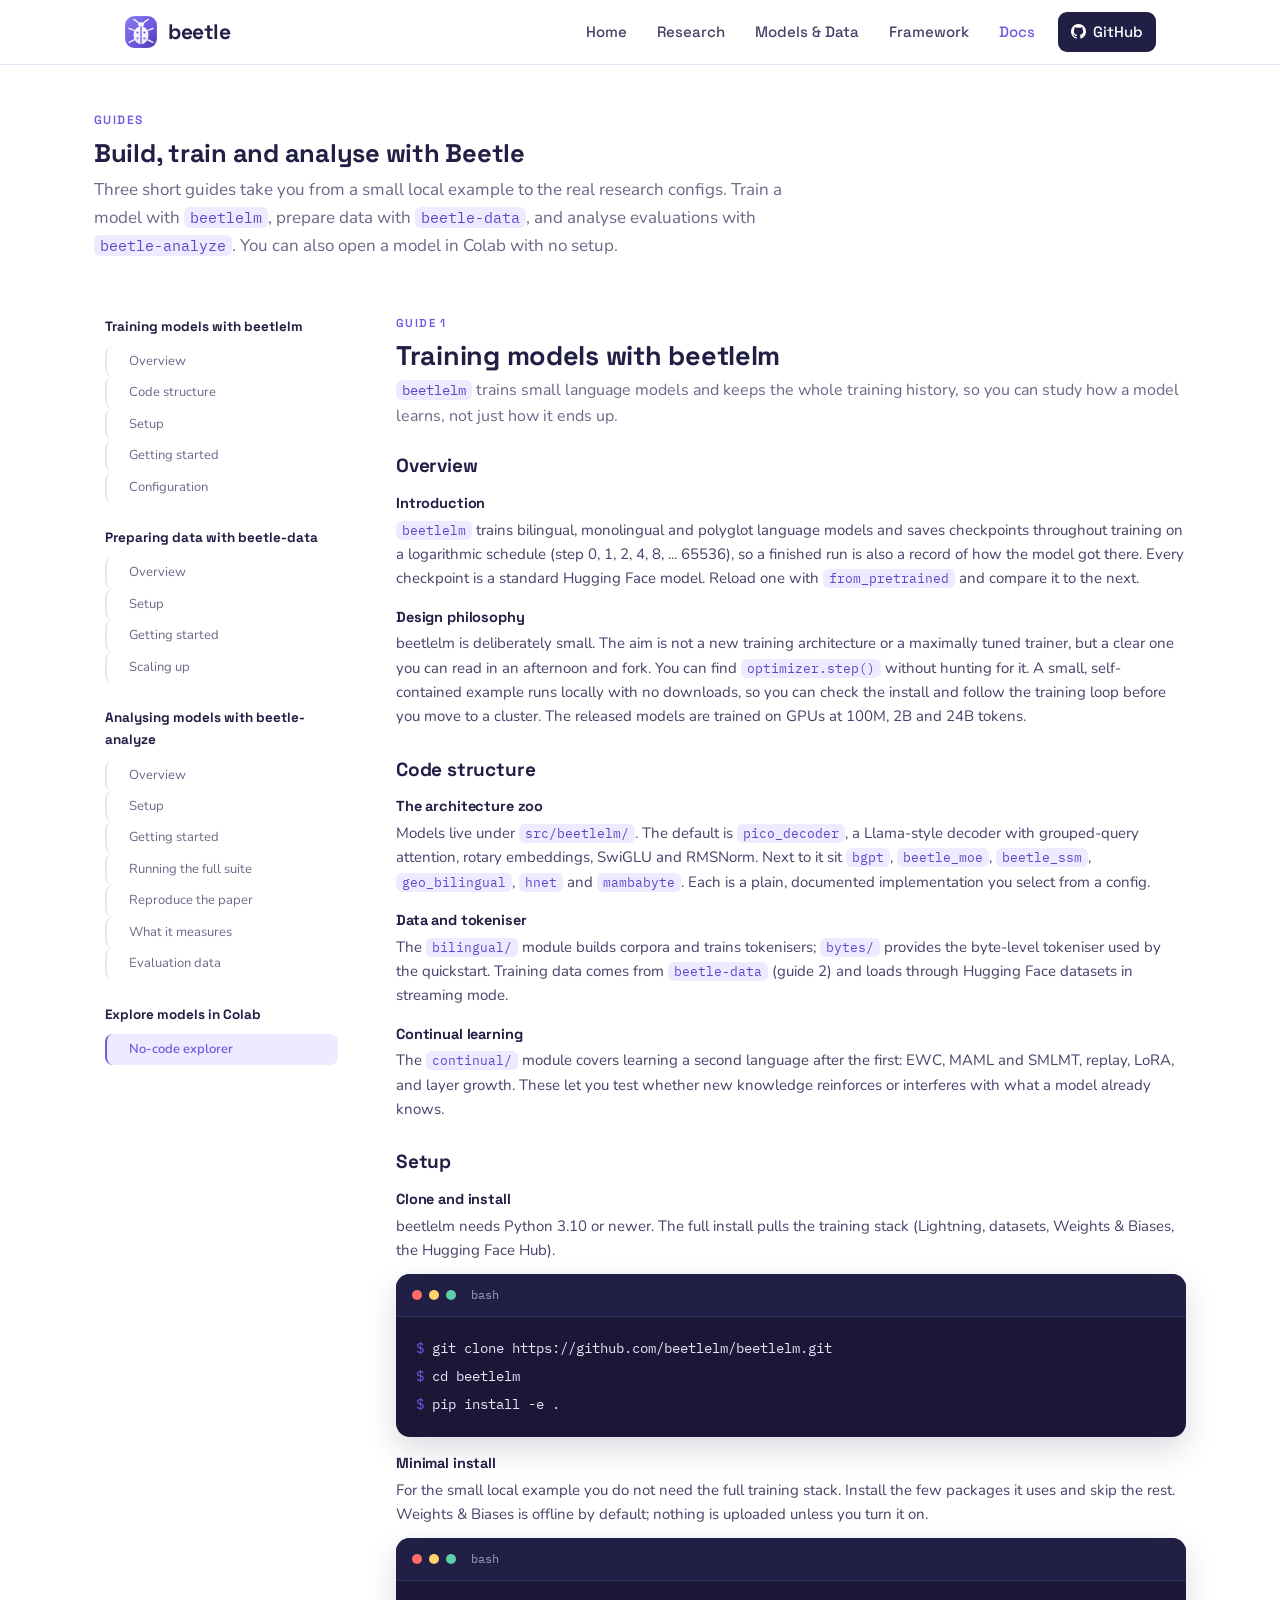
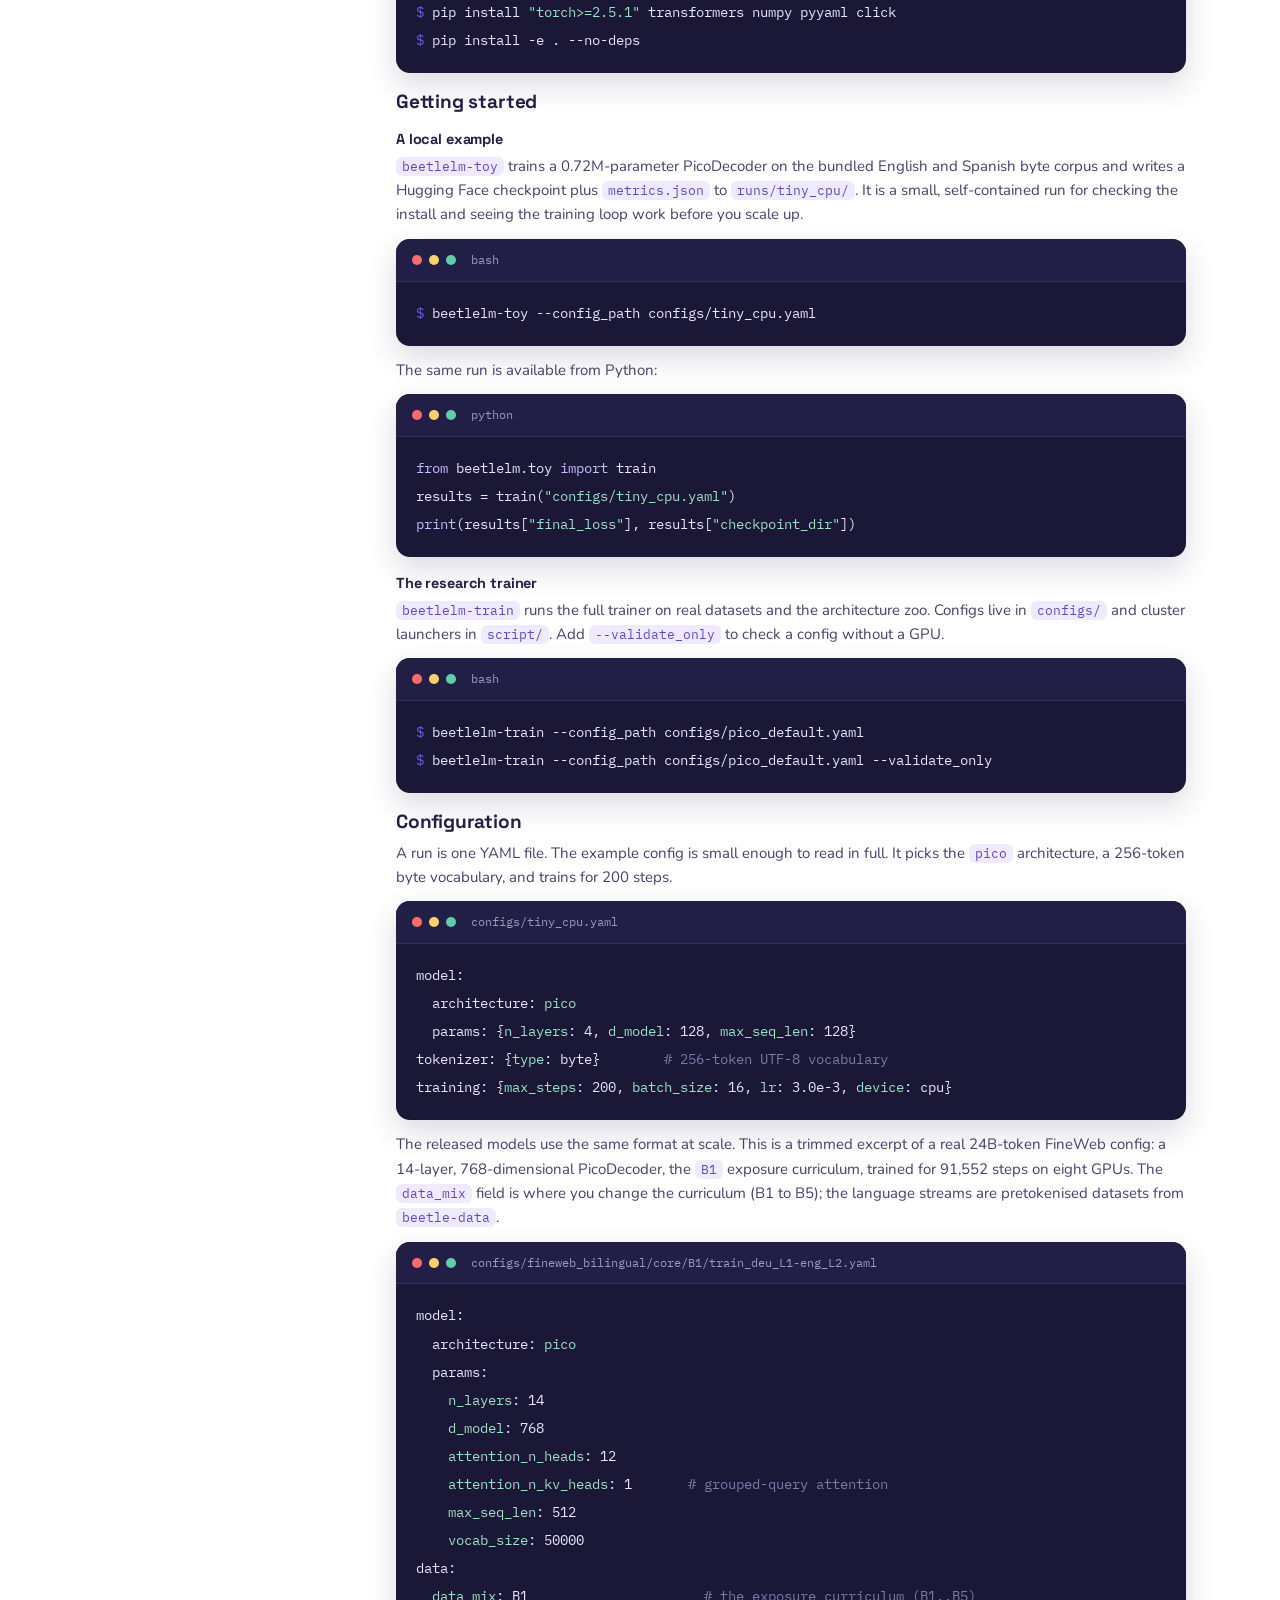
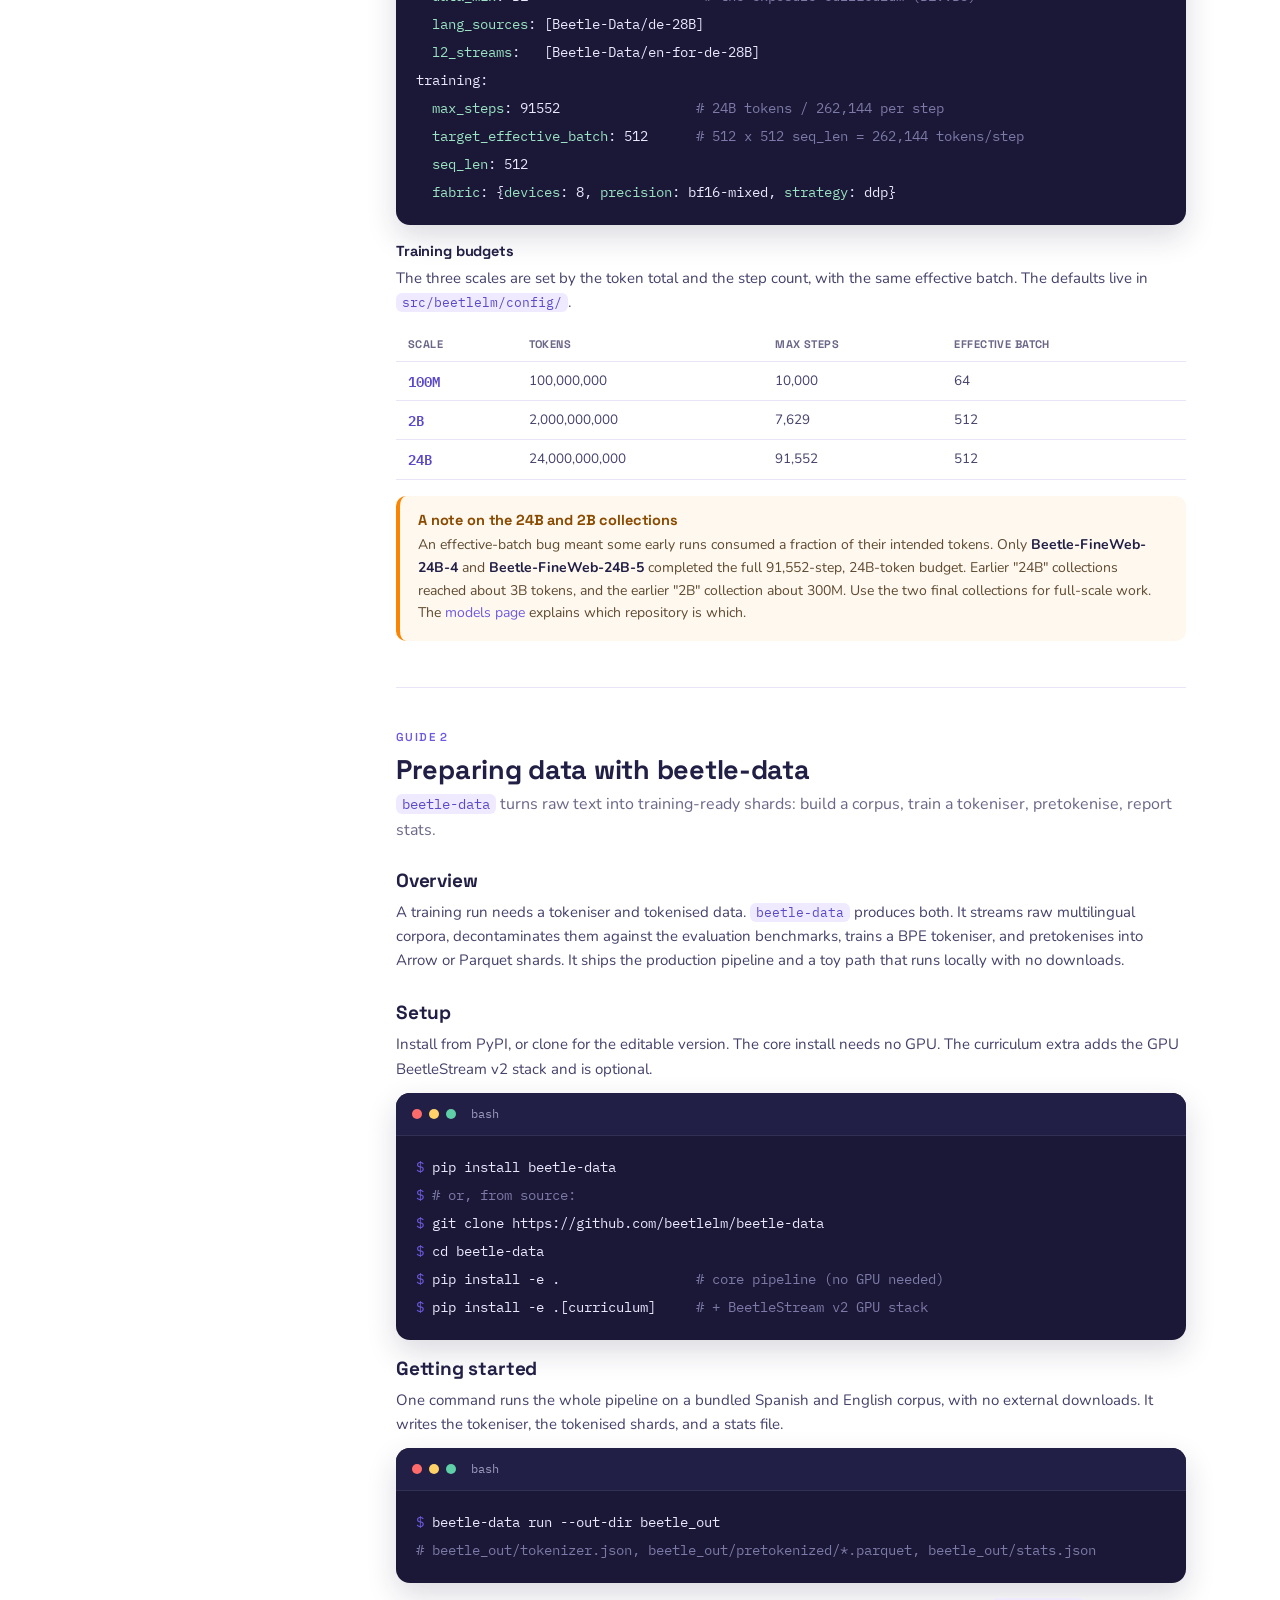
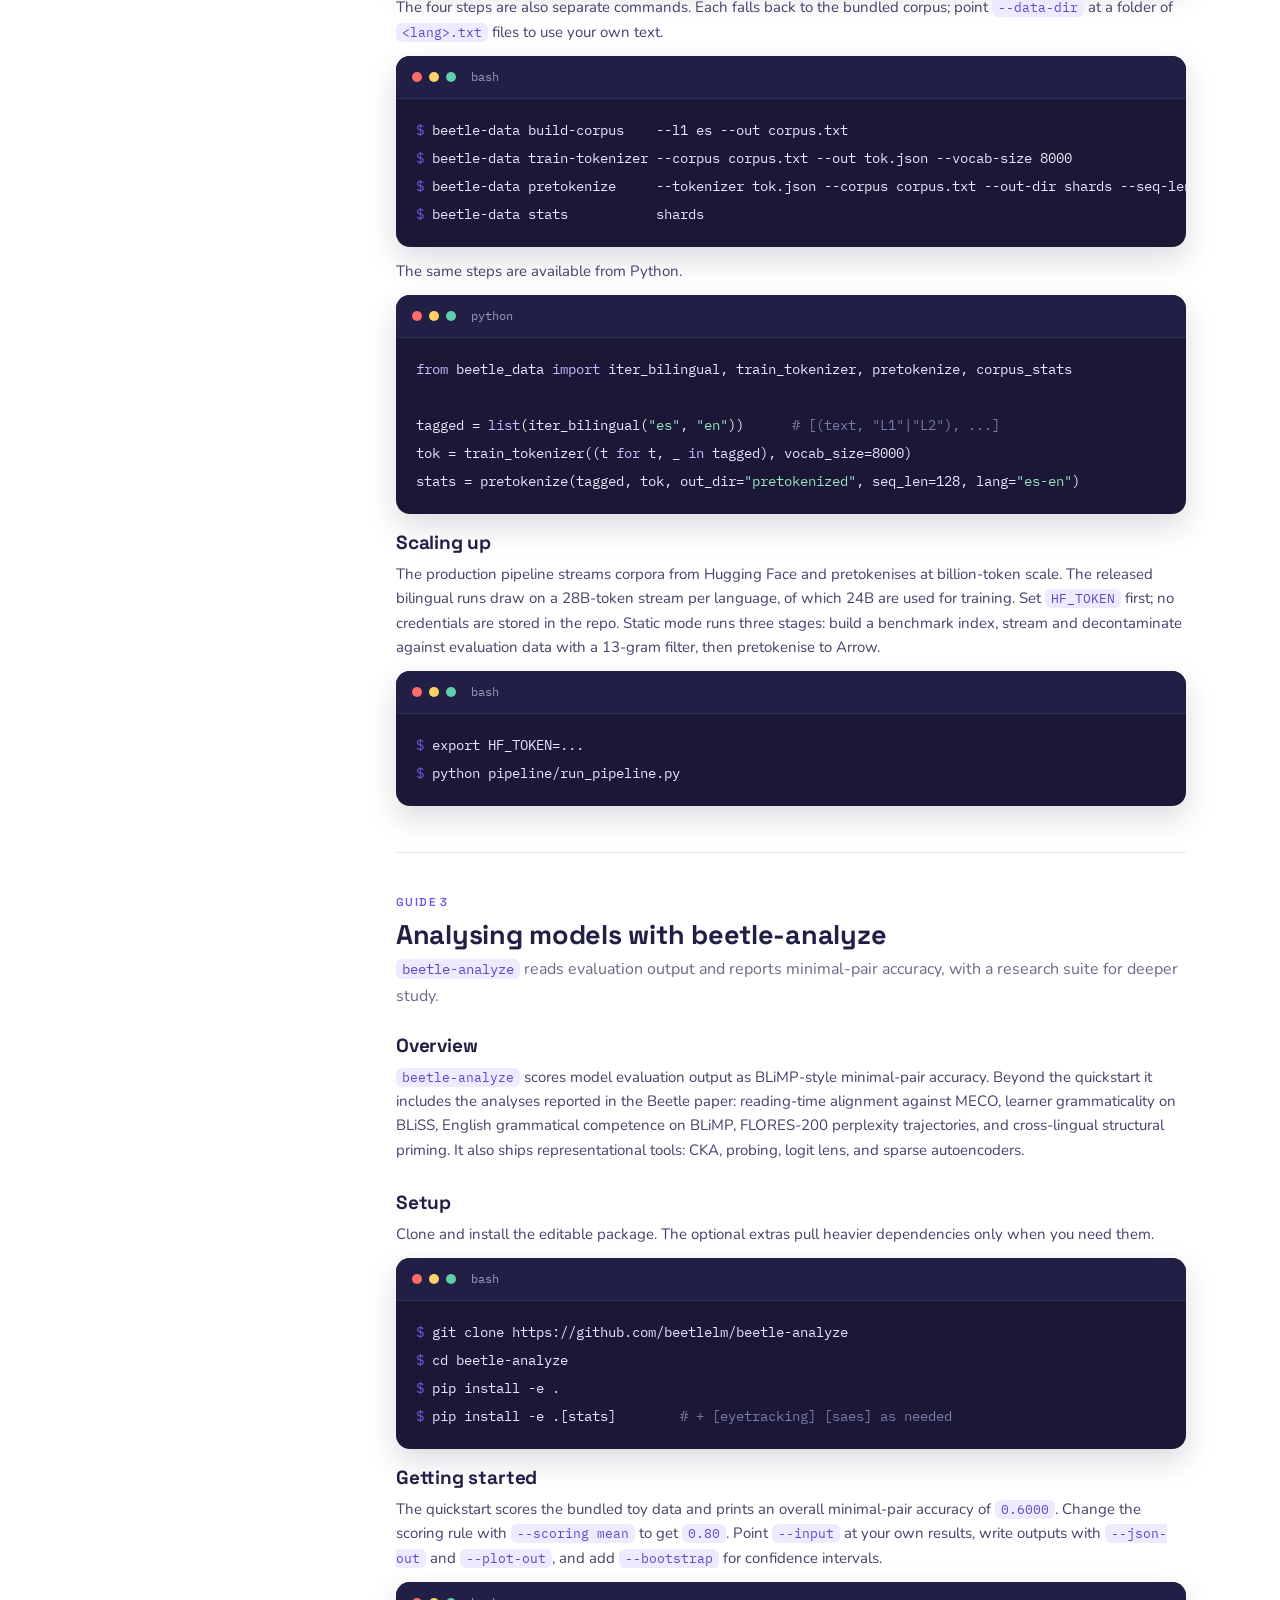
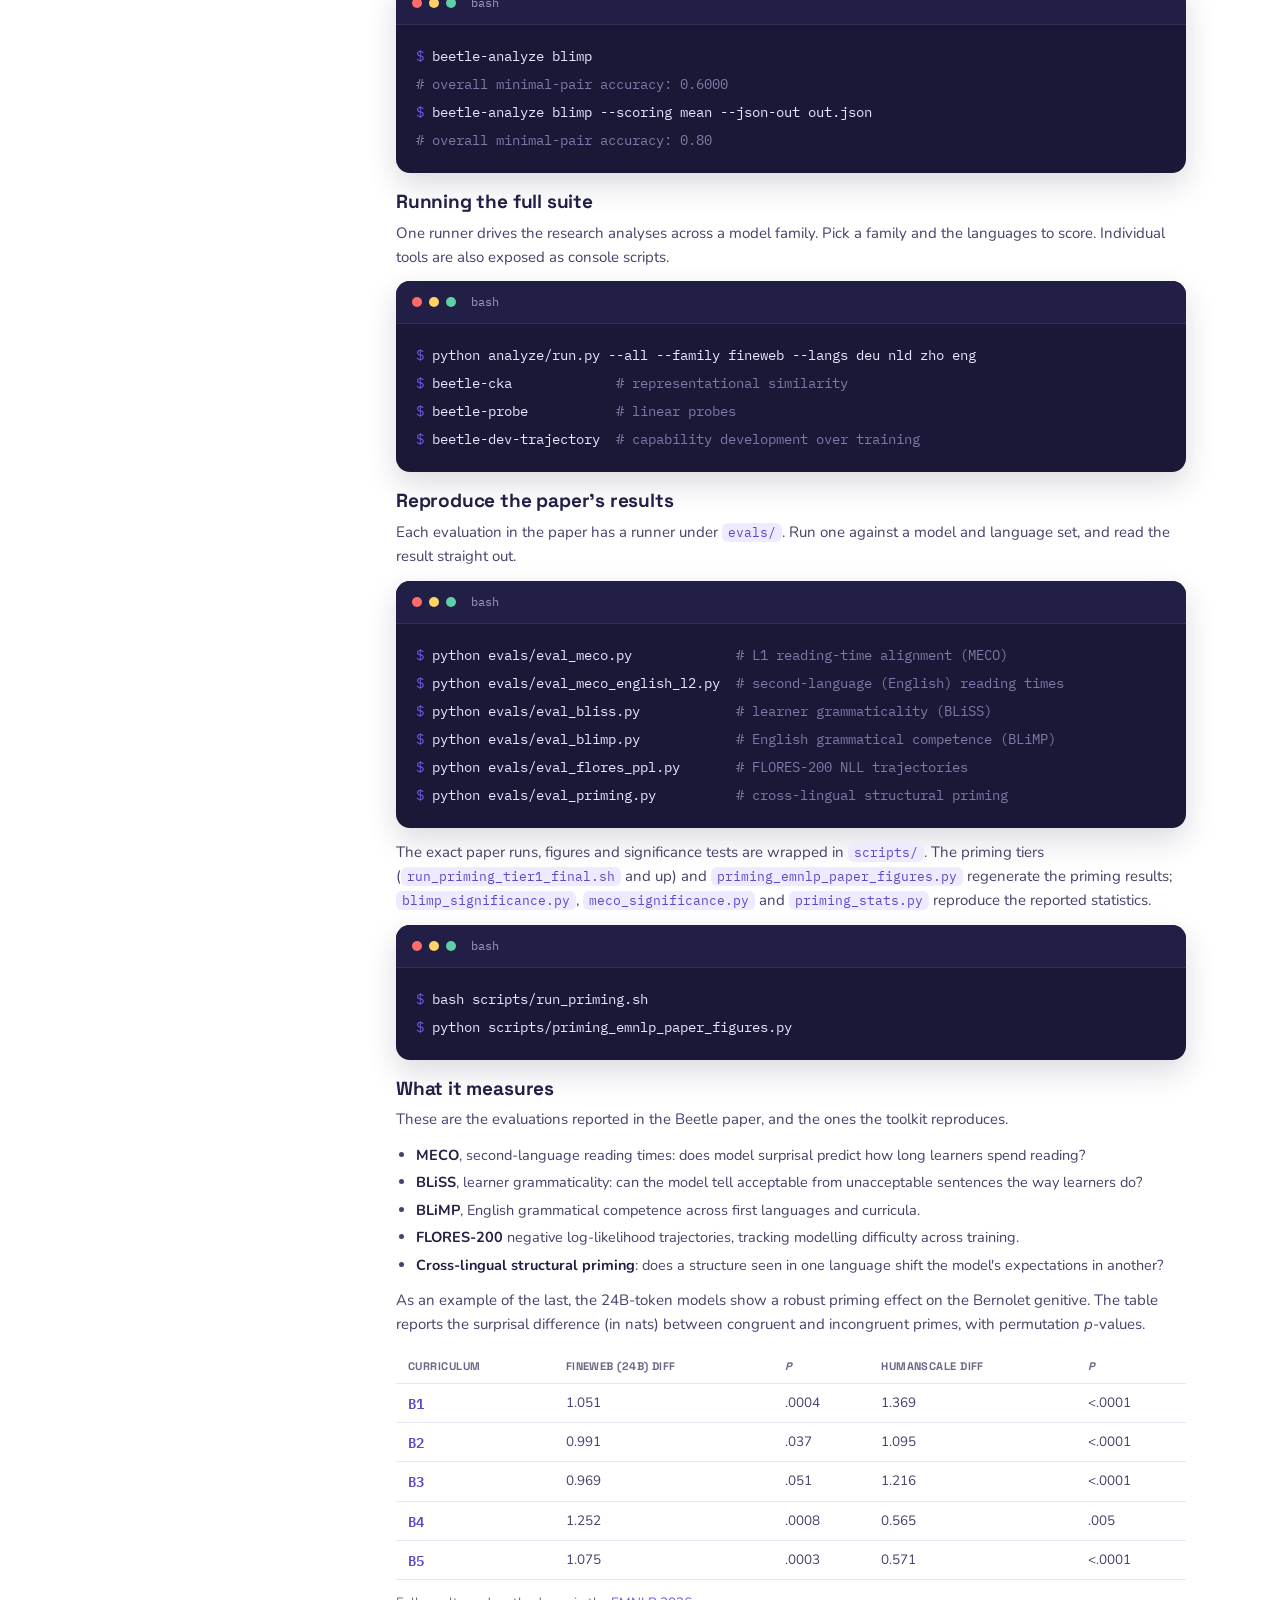
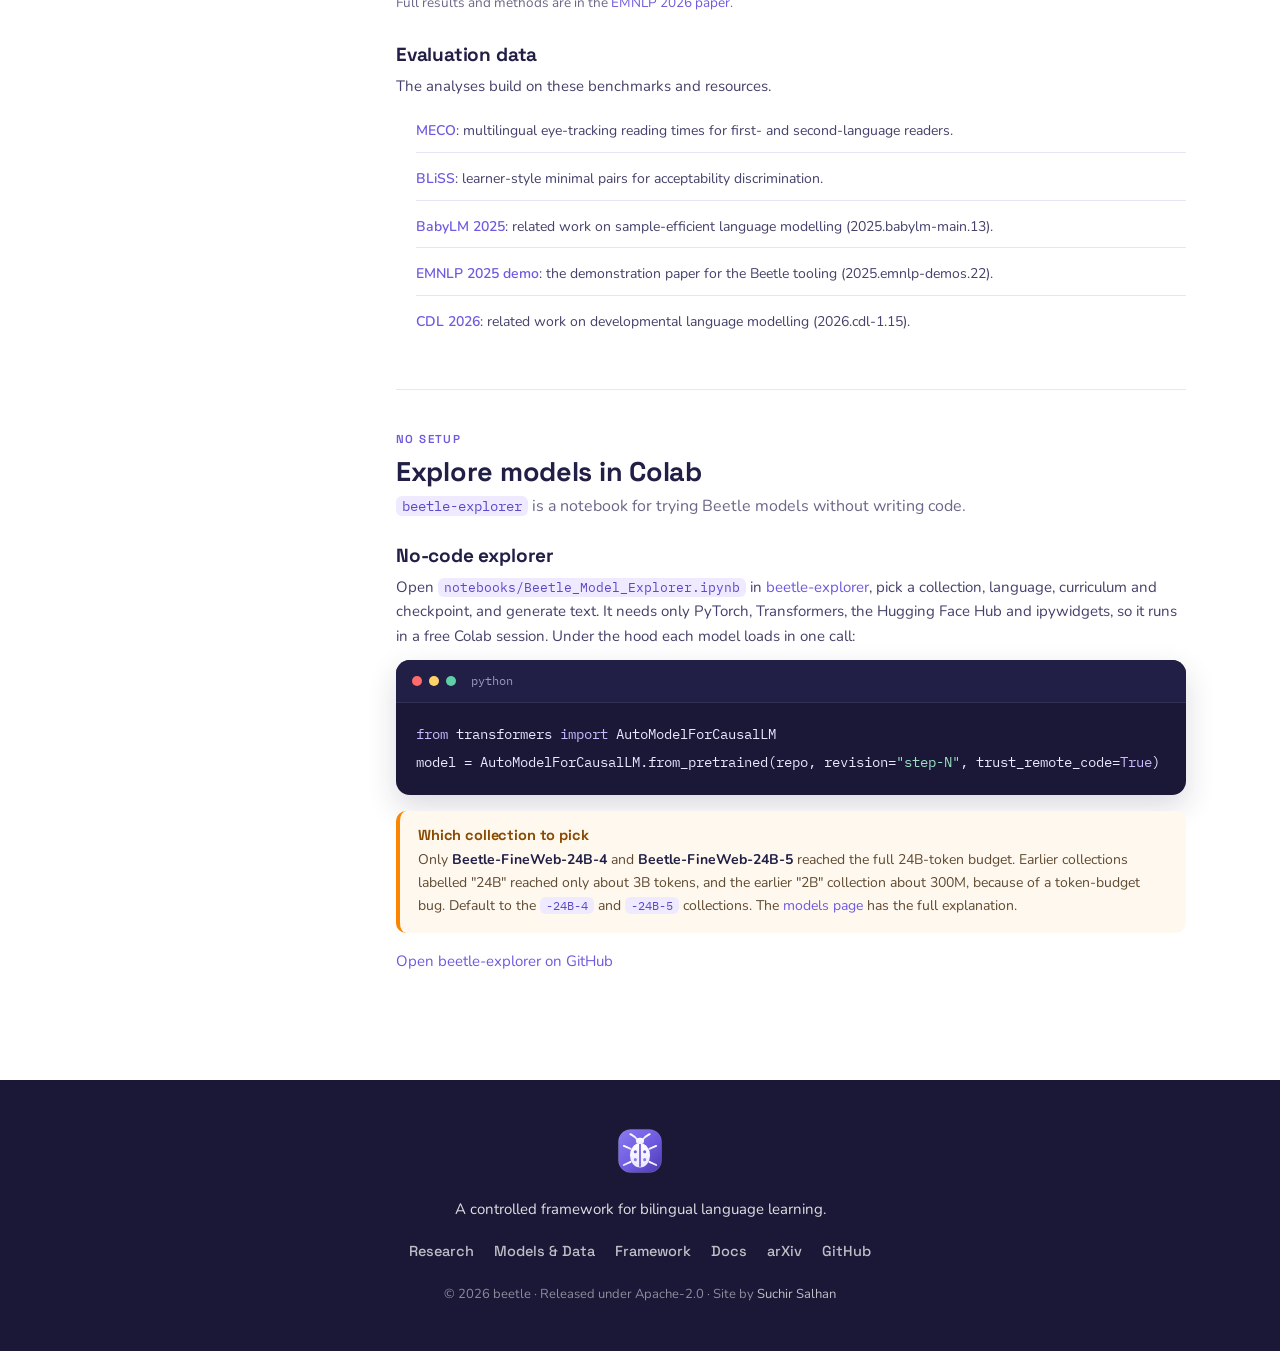
==== commit ec63137d: "Rewrite pages (pico-style docs, punchier research/framework/home); models page is a multi-model expe" ====
--- a/docs.html
+++ b/docs.html
@@ -4,8 +4,8 @@
 <head>
   <meta charset="utf-8">
   <meta name="viewport" content="width=device-width, initial-scale=1.0">
-  <title>Documentation — beetle</title>
-  <meta name="description" content="Get started with Beetle: train a real bilingual model on CPU in minutes with beetlelm, prepare bilingual training data with beetle-data, and scale the same steps up to billions of tokens. Both ship a download-free, reproducible quickstart.">
+  <title>Guides · beetle</title>
+  <meta name="description" content="Guided tutorials for the Beetle toolkit: train small bilingual language models with beetlelm, prepare training data with beetle-data, and analyse evaluations with beetle-analyze. Each guide runs from a small local example up to the real research configs.">
 
   <link href="favicon.ico" rel="icon" sizes="any">
   <link href="assets/img/logo.svg" rel="icon" type="image/svg+xml">
@@ -18,6 +18,60 @@
   <link href="https://fonts.googleapis.com/css2?family=Space+Grotesk:wght@500;600;700&family=Nunito:ital,wght@0,400;0,600;0,700;0,800;1,400&family=IBM+Plex+Mono:wght@400;500;600&display=swap" rel="stylesheet">
   <link href="assets/vendor/bootstrap-icons/bootstrap-icons.css" rel="stylesheet">
   <link href="assets/css/site.css" rel="stylesheet">
+
+  <style>
+    html { scroll-behavior: smooth; }
+
+    .guide-head { padding: 40px 0 10px; }
+    .guide-head .wrap { max-width: 1140px; margin: 0 auto; padding: 0 24px; }
+    .guide-head h1 { margin: 6px 0 8px; }
+    .guide-head p { max-width: 720px; color: var(--muted); }
+
+    .guide { max-width: 1140px; margin: 0 auto; padding: 20px 24px 60px; display: grid; grid-template-columns: 1fr; gap: 34px; }
+    @media (min-width: 1000px) { .guide { grid-template-columns: 250px 1fr; gap: 52px; } }
+
+    /* sidebar */
+    .guide-nav { align-self: start; }
+    @media (min-width: 1000px) {
+      .guide-nav { position: sticky; top: 84px; max-height: calc(100vh - 104px); overflow-y: auto; padding-right: 6px; }
+    }
+    .guide-nav .g-group { margin-bottom: 16px; }
+    .guide-nav a { text-decoration: none; display: block; border-radius: 8px; transition: background .12s, color .12s; }
+    .guide-nav a.g-top { font-family: var(--head-font); font-weight: 700; font-size: 13.5px; color: var(--ink); padding: 8px 11px; }
+    .guide-nav a.g-top:hover { background: var(--surface-2); color: var(--accent); }
+    .guide-nav a.g-sub { font-size: 13px; color: var(--muted); padding: 5px 11px 5px 22px; margin-left: 11px; border-left: 2px solid var(--line); }
+    .guide-nav a.g-sub:hover { color: var(--accent); }
+    .guide-nav a.g-sub.active { color: var(--accent); font-weight: 600; border-color: var(--accent); background: var(--accent-soft); }
+
+    /* content */
+    .guide-body { min-width: 0; }
+    .g-guide { margin-bottom: 46px; }
+    .g-guide .g-eyebrow { font-family: var(--head-font); font-weight: 600; font-size: 11.5px; letter-spacing: .12em; text-transform: uppercase; color: var(--accent); }
+    .g-guide .g-title { font-family: var(--head-font); font-weight: 700; font-size: 27px; color: var(--ink); margin: 4px 0 6px; letter-spacing: -0.01em; }
+    .g-guide .g-lede { color: var(--muted); font-size: 16px; margin-bottom: 8px; }
+    .g-sec { scroll-margin-top: 86px; padding-top: 18px; }
+    .g-sec h3 { font-family: var(--head-font); font-weight: 700; font-size: 19px; color: var(--ink); margin: 0 0 8px; }
+    .g-sec h4 { font-family: var(--head-font); font-weight: 700; font-size: 14.5px; color: var(--ink); margin: 18px 0 6px; }
+    .g-sec p { color: var(--body); line-height: 1.62; margin: 0 0 12px; font-size: 15px; }
+    .g-sec ul { margin: 0 0 12px; padding-left: 20px; }
+    .g-sec li { color: var(--body); line-height: 1.55; margin: 5px 0; font-size: 14.5px; }
+    .g-sec .code { margin: 12px 0; }
+    .g-divider { border: 0; border-top: 1px solid var(--line); margin: 34px 0; }
+
+    .callout { border-left: 4px solid #fb8500; background: #fff8ef; border-radius: 10px; padding: 16px 18px; margin: 16px 0; }
+    .callout h4 { margin: 0 0 6px; font-family: var(--head-font); font-size: 14.5px; color: #8a4b00; }
+    .callout p { margin: 0; font-size: 14px; color: #5f4a30; }
+
+    .g-table { width: 100%; border-collapse: collapse; font-size: 13.5px; margin: 12px 0; }
+    .g-table th, .g-table td { text-align: left; padding: 8px 12px; border-bottom: 1px solid var(--line); }
+    .g-table thead th { font-family: var(--head-font); font-size: 11px; letter-spacing: .04em; text-transform: uppercase; color: var(--muted); }
+    .g-table td:first-child { font-family: var(--mono-font); font-weight: 600; color: var(--accent-dark); }
+
+    .res-list { list-style: none; padding: 0; margin: 0; }
+    .res-list li { padding: 10px 0; border-bottom: 1px solid var(--line); font-size: 14px; }
+    .res-list li:last-child { border-bottom: 0; }
+    .res-list a { font-weight: 600; }
+  </style>
 </head>
 
 <body>
@@ -37,344 +91,366 @@
     </div>
   </header>
 
-  <section class="page-head">
+  <section class="guide-head">
     <div class="wrap">
-      <span class="eyebrow" style="color:var(--accent);font-family:var(--head-font);font-weight:600;letter-spacing:0.12em;text-transform:uppercase;font-size:12px;">Documentation</span>
-      <h1>Get started with Beetle</h1>
-      <p>Train a real bilingual model on your laptop in a couple of minutes, prepare bilingual training data from raw text to tokenised shards, and scale the same steps up to billions of tokens. Both <span class="ic">beetlelm</span> and <span class="ic">beetle-data</span> ship a download-free, CPU-only quickstart alongside the full research pipeline.</p>
+      <span class="eyebrow" style="color:var(--accent);font-family:var(--head-font);font-weight:600;letter-spacing:0.12em;text-transform:uppercase;font-size:12px;">Guides</span>
+      <h1>Build, train and analyse with Beetle</h1>
+      <p>Three short guides take you from a small local example to the real research configs. Train a model with <span class="ic">beetlelm</span>, prepare data with <span class="ic">beetle-data</span>, and analyse evaluations with <span class="ic">beetle-analyze</span>. You can also open a model in Colab with no setup.</p>
     </div>
   </section>
 
-  <!-- beetlelm: train -->
-  <section class="section" id="beetlelm" style="padding-top:32px;">
-    <div class="wrap">
-      <div class="section-head"><span class="eyebrow">beetlelm</span><h2>Train a bilingual model</h2><p><span class="ic">beetlelm</span> trains bilingual, monolingual and polyglot language models and stores comprehensive checkpoints for learning-dynamics research. There are two entry points: <span class="ic">beetlelm-toy</span>, the download-free CPU quickstart, and <span class="ic">beetlelm-train</span>, the full research trainer (Lightning, HuggingFace datasets, the architecture zoo, continual-learning modules). Checkpoints from both are standard HuggingFace and reload with <span class="ic">from_pretrained</span>.</p></div>
-      <div class="grid cols-2">
-        <div>
-          <h3 style="font-size:18px;">1 · Install</h3>
+  <div class="guide">
+
+    <!-- sidebar -->
+    <aside class="guide-nav" aria-label="Guide contents">
+      <div class="g-group">
+        <a class="g-top" href="#beetlelm">Training models with beetlelm</a>
+        <a class="g-sub" href="#beetlelm">Overview</a>
+        <a class="g-sub" href="#beetlelm-code">Code structure</a>
+        <a class="g-sub" href="#beetlelm-setup">Setup</a>
+        <a class="g-sub" href="#beetlelm-start">Getting started</a>
+        <a class="g-sub" href="#beetlelm-config">Configuration</a>
+      </div>
+      <div class="g-group">
+        <a class="g-top" href="#beetle-data">Preparing data with beetle-data</a>
+        <a class="g-sub" href="#beetle-data">Overview</a>
+        <a class="g-sub" href="#beetle-data-setup">Setup</a>
+        <a class="g-sub" href="#beetle-data-start">Getting started</a>
+        <a class="g-sub" href="#beetle-data-scale">Scaling up</a>
+      </div>
+      <div class="g-group">
+        <a class="g-top" href="#beetle-analyze">Analysing models with beetle-analyze</a>
+        <a class="g-sub" href="#beetle-analyze">Overview</a>
+        <a class="g-sub" href="#beetle-analyze-setup">Setup</a>
+        <a class="g-sub" href="#beetle-analyze-start">Getting started</a>
+        <a class="g-sub" href="#beetle-analyze-suite">Running the full suite</a>
+        <a class="g-sub" href="#beetle-analyze-reproduce">Reproduce the paper</a>
+        <a class="g-sub" href="#beetle-analyze-evals">What it measures</a>
+        <a class="g-sub" href="#beetle-analyze-resources">Evaluation data</a>
+      </div>
+      <div class="g-group">
+        <a class="g-top" href="#beetle-explorer">Explore models in Colab</a>
+        <a class="g-sub" href="#beetle-explorer">No-code explorer</a>
+      </div>
+    </aside>
+
+    <!-- content -->
+    <main class="guide-body">
+
+      <!-- ===================== beetlelm ===================== -->
+      <div class="g-guide">
+        <span class="g-eyebrow">Guide 1</span>
+        <h2 class="g-title">Training models with beetlelm</h2>
+        <p class="g-lede"><span class="ic">beetlelm</span> trains small language models and keeps the whole training history, so you can study how a model learns, not just how it ends up.</p>
+
+        <section class="g-sec" id="beetlelm" data-spy>
+          <h3>Overview</h3>
+          <h4>Introduction</h4>
+          <p><span class="ic">beetlelm</span> trains bilingual, monolingual and polyglot language models and saves checkpoints throughout training on a logarithmic schedule (step 0, 1, 2, 4, 8, ... 65536), so a finished run is also a record of how the model got there. Every checkpoint is a standard Hugging Face model. Reload one with <span class="ic">from_pretrained</span> and compare it to the next.</p>
+          <h4>Design philosophy</h4>
+          <p>beetlelm is deliberately small. The aim is not a new training architecture or a maximally tuned trainer, but a clear one you can read in an afternoon and fork. You can find <span class="ic">optimizer.step()</span> without hunting for it. A small, self-contained example runs locally with no downloads, so you can check the install and follow the training loop before you move to a cluster. The released models are trained on GPUs at 100M, 2B and 24B tokens.</p>
+        </section>
+
+        <section class="g-sec" id="beetlelm-code" data-spy>
+          <h3>Code structure</h3>
+          <h4>The architecture zoo</h4>
+          <p>Models live under <span class="ic">src/beetlelm/</span>. The default is <span class="ic">pico_decoder</span>, a Llama-style decoder with grouped-query attention, rotary embeddings, SwiGLU and RMSNorm. Next to it sit <span class="ic">bgpt</span>, <span class="ic">beetle_moe</span>, <span class="ic">beetle_ssm</span>, <span class="ic">geo_bilingual</span>, <span class="ic">hnet</span> and <span class="ic">mambabyte</span>. Each is a plain, documented implementation you select from a config.</p>
+          <h4>Data and tokeniser</h4>
+          <p>The <span class="ic">bilingual/</span> module builds corpora and trains tokenisers; <span class="ic">bytes/</span> provides the byte-level tokeniser used by the quickstart. Training data comes from <span class="ic">beetle-data</span> (guide 2) and loads through Hugging Face datasets in streaming mode.</p>
+          <h4>Continual learning</h4>
+          <p>The <span class="ic">continual/</span> module covers learning a second language after the first: EWC, MAML and SMLMT, replay, LoRA, and layer growth. These let you test whether new knowledge reinforces or interferes with what a model already knows.</p>
+        </section>
+
+        <section class="g-sec" id="beetlelm-setup" data-spy>
+          <h3>Setup</h3>
+          <h4>Clone and install</h4>
+          <p>beetlelm needs Python 3.10 or newer. The full install pulls the training stack (Lightning, datasets, Weights &amp; Biases, the Hugging Face Hub).</p>
           <div class="code">
             <div class="code-head"><span class="dot r"></span><span class="dot y"></span><span class="dot g"></span><span class="t">bash</span></div>
 <pre><code><span class="c-prompt">$ </span>git clone https://github.com/beetlelm/beetlelm.git
 <span class="c-prompt">$ </span>cd beetlelm
 <span class="c-prompt">$ </span>pip install -e .</code></pre>
           </div>
-          <p style="font-size:14.5px;color:var(--muted);">Full stack (Lightning, datasets, wandb, HF Hub). For the CPU quickstart only, a light install keeps the heavy training stack out:</p>
+          <h4>Minimal install</h4>
+          <p>For the small local example you do not need the full training stack. Install the few packages it uses and skip the rest. Weights &amp; Biases is offline by default; nothing is uploaded unless you turn it on.</p>
           <div class="code" style="margin-bottom:0;">
             <div class="code-head"><span class="dot r"></span><span class="dot y"></span><span class="dot g"></span><span class="t">bash</span></div>
 <pre><code><span class="c-prompt">$ </span>pip install <span class="c-str">"torch>=2.5.1"</span> transformers numpy pyyaml click
 <span class="c-prompt">$ </span>pip install -e . --no-deps</code></pre>
           </div>
-        </div>
-        <div>
-          <h3 style="font-size:18px;">2 · Quickstart (CPU, zero downloads)</h3>
+        </section>
+
+        <section class="g-sec" id="beetlelm-start" data-spy>
+          <h3>Getting started</h3>
+          <h4>A local example</h4>
+          <p><span class="ic">beetlelm-toy</span> trains a 0.72M-parameter PicoDecoder on the bundled English and Spanish byte corpus and writes a Hugging Face checkpoint plus <span class="ic">metrics.json</span> to <span class="ic">runs/tiny_cpu/</span>. It is a small, self-contained run for checking the install and seeing the training loop work before you scale up.</p>
           <div class="code">
             <div class="code-head"><span class="dot r"></span><span class="dot y"></span><span class="dot g"></span><span class="t">bash</span></div>
 <pre><code><span class="c-prompt">$ </span>beetlelm-toy --config_path configs/tiny_cpu.yaml</code></pre>
           </div>
-          <p style="font-size:14.5px;color:var(--muted);">…or from Python:</p>
-          <div class="code" style="margin-bottom:0;">
+          <p>The same run is available from Python:</p>
+          <div class="code">
             <div class="code-head"><span class="dot r"></span><span class="dot y"></span><span class="dot g"></span><span class="t">python</span></div>
 <pre><code><span class="c-kw">from</span> beetlelm.toy <span class="c-kw">import</span> train
 results = train(<span class="c-str">"configs/tiny_cpu.yaml"</span>)
 <span class="c-kw">print</span>(results[<span class="c-str">"final_loss"</span>], results[<span class="c-str">"checkpoint_dir"</span>])</code></pre>
           </div>
-        </div>
-      </div>
-    </div>
-  </section>
-
-  <!-- Reproduce the toy result -->
-  <section class="section alt">
-    <div class="wrap">
-      <div class="section-head"><span class="eyebrow">Reproduce the toy result</span><h2>A real model, in about 15 seconds</h2><p><span class="ic">configs/tiny_cpu.yaml</span> trains a <strong>0.72M-parameter</strong> PicoDecoder for 200 steps on the in-repo bilingual (English + Spanish) byte corpus. On a laptop CPU it finishes in about 15 seconds and writes a HuggingFace checkpoint plus <span class="ic">metrics.json</span> to <span class="ic">runs/tiny_cpu/</span>.</p></div>
-      <div class="grid cols-2">
-        <div class="card">
-          <div class="spec-grid">
-            <div class="spec"><div class="k">final train loss</div><div class="v">~0.20</div></div>
-            <div class="spec"><div class="k">final val loss</div><div class="v">~0.37</div></div>
-            <div class="spec"><div class="k">parameters</div><div class="v">722,048</div></div>
-            <div class="spec"><div class="k">device / time</div><div class="v">CPU / ~15s</div></div>
-          </div>
-          <p style="font-size:14px;color:var(--muted);margin:14px 0 0;">Random loss over the 256-way byte vocabulary is <span class="ic">ln(256) ≈ 5.55</span>, so the drop to ~0.2 shows the model has learned the toy corpus. Runs are deterministic on CPU given the seed, and the expected numbers are committed in <span class="ic">baselines/tiny_cpu_baseline.json</span>. These are toy-scale sanity numbers, not research results.</p>
-        </div>
-        <div class="card">
-          <h4>Reload the checkpoint</h4>
-          <p>The run writes a standard HuggingFace checkpoint you can load back in a couple of lines.</p>
-          <div class="code" style="margin-bottom:0;">
-            <div class="code-head"><span class="dot r"></span><span class="dot y"></span><span class="dot g"></span><span class="t">python</span></div>
-<pre><code><span class="c-kw">from</span> beetlelm.pico_decoder.pico_decoder <span class="c-kw">import</span> PicoDecoderHF
-<span class="c-kw">from</span> beetlelm.bytes <span class="c-kw">import</span> ByteTokenizerManager
-model = PicoDecoderHF.from_pretrained(<span class="c-str">"runs/tiny_cpu"</span>)
-tok   = ByteTokenizerManager.from_pretrained(<span class="c-str">"runs/tiny_cpu"</span>)</code></pre>
-          </div>
-        </div>
-      </div>
-    </div>
-  </section>
-
-  <!-- Change a variable + full framework -->
-  <section class="section">
-    <div class="wrap">
-      <div class="grid cols-2">
-        <div class="card">
-          <div class="card-ic"><i class="bi bi-sliders"></i></div>
-          <h3>Change one variable</h3>
-          <p>Everything is driven by the YAML config or by <span class="ic">overrides</span> / CLI flags. Point <span class="ic">data.train_file</span> at any UTF-8 text file to train on your own corpus.</p>
-          <div class="code">
-            <div class="code-head"><span class="dot r"></span><span class="dot y"></span><span class="dot g"></span><span class="t">bash</span></div>
-<pre><code><span class="c-prompt">$ </span>beetlelm-toy --config_path configs/tiny_cpu.yaml --seed 7 --max_steps 400
-<span class="c-prompt">$ </span>beetlelm-toy --config_path configs/tiny_cpu.yaml --d_model 256</code></pre>
-          </div>
-          <div class="code" style="margin-bottom:0;">
-            <div class="code-head"><span class="dot r"></span><span class="dot y"></span><span class="dot g"></span><span class="t">python</span></div>
-<pre><code><span class="c-kw">from</span> beetlelm.toy <span class="c-kw">import</span> train
-train(<span class="c-str">"configs/tiny_cpu.yaml"</span>, overrides={
-    <span class="c-str">"model"</span>:    {<span class="c-str">"d_model"</span>: 256, <span class="c-str">"n_layers"</span>: 6},
-    <span class="c-str">"training"</span>: {<span class="c-str">"seed"</span>: 7, <span class="c-str">"max_steps"</span>: 400},
-})</code></pre>
-          </div>
-        </div>
-        <div class="card">
-          <div class="card-ic"><i class="bi bi-cpu"></i></div>
-          <h3>Use the full framework</h3>
-          <p>The full trainer targets larger runs on real datasets and the architecture zoo (pico, bgpt, MoE, SSM, geo-bilingual, H-Net, MambaByte), with continual-learning extensions (EWC, MAML/SMLMT, replay, LoRA, layer growth). Configs live under <span class="ic">configs/</span> and launchers under <span class="ic">script/</span>.</p>
-          <div class="code">
+          <h4>The research trainer</h4>
+          <p><span class="ic">beetlelm-train</span> runs the full trainer on real datasets and the architecture zoo. Configs live in <span class="ic">configs/</span> and cluster launchers in <span class="ic">script/</span>. Add <span class="ic">--validate_only</span> to check a config without a GPU.</p>
+          <div class="code" style="margin-bottom:0;">
             <div class="code-head"><span class="dot r"></span><span class="dot y"></span><span class="dot g"></span><span class="t">bash</span></div>
 <pre><code><span class="c-prompt">$ </span>beetlelm-train --config_path configs/pico_default.yaml
-<span class="c-prompt">$ </span>beetlelm-train --config_path configs/quickstart_fineweb.yaml --validate_only</code></pre>
-          </div>
-          <p style="font-size:14px;color:var(--muted);margin-bottom:0;">Some architectures need extra, non-PyPI dependencies (e.g. <span class="ic">hnet</span> needs <span class="ic">mamba_ssm</span> / <span class="ic">flash_attn</span>; DeepSpeed is Linux-only) — these import lazily, so the base install stays clean. Weights &amp; Biases is forced offline by default; nothing phones home unless you opt in.</p>
-        </div>
-      </div>
-      <p style="margin-top:20px;color:var(--muted);font-size:15px;">A fast, CPU-only smoke test trains the real model for a few steps and checks the loss is finite, that the model learns, that runs are deterministic, and that a loadable checkpoint is written: <span class="ic">pytest -q tests/test_toy_smoke.py</span>. See <span class="ic">notebooks/quickstart.ipynb</span> for a full walkthrough.</p>
-    </div>
-  </section>
-
-  <!-- beetle-data -->
-  <section class="section alt" id="beetle-data">
-    <div class="wrap">
-      <div class="section-head"><span class="eyebrow">beetle-data</span><h2>Prepare bilingual training data</h2><p><span class="ic">beetle-data</span> is a bilingual data-preparation pipeline for small language models: stream raw multilingual corpora (FineWeb-Edu / FineWeb-2 / CulturaX), decontaminate against evaluation benchmarks, score and filter, train BPE tokenizers, and pretokenize into Arrow/Parquet shards. It ships the full production code <strong>and</strong> a minimal, offline, reproducible path you can run start to finish in seconds.</p></div>
-      <div class="grid cols-2">
-        <div>
-          <h3 style="font-size:18px;">1 · Install</h3>
-          <div class="code">
-            <div class="code-head"><span class="dot r"></span><span class="dot y"></span><span class="dot g"></span><span class="t">bash</span></div>
-<pre><code><span class="c-prompt">$ </span>pip install beetle-data</code></pre>
-          </div>
-          <p style="font-size:14.5px;color:var(--muted);">…or from source. The core install is CPU-only; the heavy curriculum-mode stack is an opt-in extra.</p>
-          <div class="code" style="margin-bottom:0;">
-            <div class="code-head"><span class="dot r"></span><span class="dot y"></span><span class="dot g"></span><span class="t">bash</span></div>
-<pre><code><span class="c-prompt">$ </span>git clone https://github.com/beetlelm/beetle-data
+<span class="c-prompt">$ </span>beetlelm-train --config_path configs/pico_default.yaml --validate_only</code></pre>
+          </div>
+        </section>
+
+        <section class="g-sec" id="beetlelm-config" data-spy>
+          <h3>Configuration</h3>
+          <p>A run is one YAML file. The example config is small enough to read in full. It picks the <span class="ic">pico</span> architecture, a 256-token byte vocabulary, and trains for 200 steps.</p>
+          <div class="code">
+            <div class="code-head"><span class="dot r"></span><span class="dot y"></span><span class="dot g"></span><span class="t">configs/tiny_cpu.yaml</span></div>
+<pre><code>model:
+  architecture: <span class="c-str">pico</span>
+  params: {<span class="c-str">n_layers</span>: 4, <span class="c-str">d_model</span>: 128, <span class="c-str">max_seq_len</span>: 128}
+tokenizer: {<span class="c-str">type</span>: byte}        <span class="c-comment"># 256-token UTF-8 vocabulary</span>
+training: {<span class="c-str">max_steps</span>: 200, <span class="c-str">batch_size</span>: 16, <span class="c-str">lr</span>: 3.0e-3, <span class="c-str">device</span>: cpu}</code></pre>
+          </div>
+          <p>The released models use the same format at scale. This is a trimmed excerpt of a real 24B-token FineWeb config: a 14-layer, 768-dimensional PicoDecoder, the <span class="ic">B1</span> exposure curriculum, trained for 91,552 steps on eight GPUs. The <span class="ic">data_mix</span> field is where you change the curriculum (B1 to B5); the language streams are pretokenised datasets from <span class="ic">beetle-data</span>.</p>
+          <div class="code">
+            <div class="code-head"><span class="dot r"></span><span class="dot y"></span><span class="dot g"></span><span class="t">configs/fineweb_bilingual/core/B1/train_deu_L1-eng_L2.yaml</span></div>
+<pre><code>model:
+  architecture: <span class="c-str">pico</span>
+  params:
+    <span class="c-str">n_layers</span>: 14
+    <span class="c-str">d_model</span>: 768
+    <span class="c-str">attention_n_heads</span>: 12
+    <span class="c-str">attention_n_kv_heads</span>: 1       <span class="c-comment"># grouped-query attention</span>
+    <span class="c-str">max_seq_len</span>: 512
+    <span class="c-str">vocab_size</span>: 50000
+data:
+  <span class="c-str">data_mix</span>: B1                      <span class="c-comment"># the exposure curriculum (B1..B5)</span>
+  <span class="c-str">lang_sources</span>: [Beetle-Data/de-28B]
+  <span class="c-str">l2_streams</span>:   [Beetle-Data/en-for-de-28B]
+training:
+  <span class="c-str">max_steps</span>: 91552                 <span class="c-comment"># 24B tokens / 262,144 per step</span>
+  <span class="c-str">target_effective_batch</span>: 512      <span class="c-comment"># 512 x 512 seq_len = 262,144 tokens/step</span>
+  <span class="c-str">seq_len</span>: 512
+  <span class="c-str">fabric</span>: {<span class="c-str">devices</span>: 8, <span class="c-str">precision</span>: bf16-mixed, <span class="c-str">strategy</span>: ddp}</code></pre>
+          </div>
+          <h4>Training budgets</h4>
+          <p>The three scales are set by the token total and the step count, with the same effective batch. The defaults live in <span class="ic">src/beetlelm/config/</span>.</p>
+          <table class="g-table">
+            <thead><tr><th>Scale</th><th>Tokens</th><th>Max steps</th><th>Effective batch</th></tr></thead>
+            <tbody>
+              <tr><td>100M</td><td>100,000,000</td><td>10,000</td><td>64</td></tr>
+              <tr><td>2B</td><td>2,000,000,000</td><td>7,629</td><td>512</td></tr>
+              <tr><td>24B</td><td>24,000,000,000</td><td>91,552</td><td>512</td></tr>
+            </tbody>
+          </table>
+          <div class="callout">
+            <h4>A note on the 24B and 2B collections</h4>
+            <p>An effective-batch bug meant some early runs consumed a fraction of their intended tokens. Only <strong>Beetle-FineWeb-24B-4</strong> and <strong>Beetle-FineWeb-24B-5</strong> completed the full 91,552-step, 24B-token budget. Earlier "24B" collections reached about 3B tokens, and the earlier "2B" collection about 300M. Use the two final collections for full-scale work. The <a href="models.html">models page</a> explains which repository is which.</p>
+          </div>
+        </section>
+      </div>
+
+      <hr class="g-divider">
+
+      <!-- ===================== beetle-data ===================== -->
+      <div class="g-guide">
+        <span class="g-eyebrow">Guide 2</span>
+        <h2 class="g-title">Preparing data with beetle-data</h2>
+        <p class="g-lede"><span class="ic">beetle-data</span> turns raw text into training-ready shards: build a corpus, train a tokeniser, pretokenise, report stats.</p>
+
+        <section class="g-sec" id="beetle-data" data-spy>
+          <h3>Overview</h3>
+          <p>A training run needs a tokeniser and tokenised data. <span class="ic">beetle-data</span> produces both. It streams raw multilingual corpora, decontaminates them against the evaluation benchmarks, trains a BPE tokeniser, and pretokenises into Arrow or Parquet shards. It ships the production pipeline and a toy path that runs locally with no downloads.</p>
+        </section>
+
+        <section class="g-sec" id="beetle-data-setup" data-spy>
+          <h3>Setup</h3>
+          <p>Install from PyPI, or clone for the editable version. The core install needs no GPU. The curriculum extra adds the GPU BeetleStream v2 stack and is optional.</p>
+          <div class="code" style="margin-bottom:0;">
+            <div class="code-head"><span class="dot r"></span><span class="dot y"></span><span class="dot g"></span><span class="t">bash</span></div>
+<pre><code><span class="c-prompt">$ </span>pip install beetle-data
+<span class="c-prompt">$ </span><span class="c-comment"># or, from source:</span>
+<span class="c-prompt">$ </span>git clone https://github.com/beetlelm/beetle-data
 <span class="c-prompt">$ </span>cd beetle-data
-<span class="c-prompt">$ </span>pip install -e .                 <span class="c-comment"># core pipeline (CPU)</span>
+<span class="c-prompt">$ </span>pip install -e .                 <span class="c-comment"># core pipeline (no GPU needed)</span>
 <span class="c-prompt">$ </span>pip install -e .[curriculum]     <span class="c-comment"># + BeetleStream v2 GPU stack</span></code></pre>
           </div>
-        </div>
-        <div>
-          <h3 style="font-size:18px;">2 · Quickstart (one command)</h3>
-          <div class="code">
-            <div class="code-head"><span class="dot r"></span><span class="dot y"></span><span class="dot g"></span><span class="t">bash</span></div>
-<pre><code><span class="c-prompt">$ </span>beetle-data run --out-dir beetle_out</code></pre>
-          </div>
-          <p style="font-size:14.5px;color:var(--muted);">Runs the full pipeline on the bundled toy corpus (synthetic Spanish + English) with zero external downloads, writing:</p>
-          <ul style="font-size:14px;color:var(--muted);margin:0;padding-left:20px;line-height:1.6;">
-            <li><span class="ic">beetle_out/tokenizer.json</span> — the trained BPE tokenizer</li>
-            <li><span class="ic">beetle_out/pretokenized/es-en_train_0000.parquet</span> — tokenized shards</li>
-            <li><span class="ic">beetle_out/stats.json</span> — token/block/vocab statistics</li>
-          </ul>
-        </div>
-      </div>
-    </div>
-  </section>
-
-  <!-- Reproduce toy artifact + pipeline steps -->
-  <section class="section">
-    <div class="wrap">
-      <div class="grid cols-2">
-        <div class="card">
-          <div class="card-ic"><i class="bi bi-check2-square"></i></div>
-          <h3>Reproduce the toy artifact</h3>
-          <p>With the default config you should see exactly these deterministic numbers:</p>
-          <div class="spec-grid">
-            <div class="spec"><div class="k">vocab size</div><div class="v">468</div></div>
-            <div class="spec"><div class="k">total tokens</div><div class="v">9,621</div></div>
-            <div class="spec"><div class="k">es / en tokens</div><div class="v">4,899 / 4,722</div></div>
-            <div class="spec"><div class="k">blocks (seq_len 128)</div><div class="v">75</div></div>
-          </div>
-          <p style="font-size:14px;color:var(--muted);margin:14px 0 0;">The vocab is 468, not the requested 8000: the tiny corpus has fewer than 8000 learnable BPE merges, so training stops early — expected at toy scale. On a real corpus the vocab reaches the ceiling.</p>
-        </div>
-        <div class="card">
-          <div class="card-ic"><i class="bi bi-diagram-2"></i></div>
-          <h3>Pipeline steps as commands</h3>
-          <p>The four core steps are also separate commands. Each falls back to the bundled toy corpus; point <span class="ic">--data-dir</span> at a folder of <span class="ic">&lt;lang&gt;.txt</span> files to use your own data.</p>
-          <div class="code" style="margin-bottom:0;">
+        </section>
+
+        <section class="g-sec" id="beetle-data-start" data-spy>
+          <h3>Getting started</h3>
+          <p>One command runs the whole pipeline on a bundled Spanish and English corpus, with no external downloads. It writes the tokeniser, the tokenised shards, and a stats file.</p>
+          <div class="code">
+            <div class="code-head"><span class="dot r"></span><span class="dot y"></span><span class="dot g"></span><span class="t">bash</span></div>
+<pre><code><span class="c-prompt">$ </span>beetle-data run --out-dir beetle_out
+<span class="c-comment"># beetle_out/tokenizer.json, beetle_out/pretokenized/*.parquet, beetle_out/stats.json</span></code></pre>
+          </div>
+          <p>The four steps are also separate commands. Each falls back to the bundled corpus; point <span class="ic">--data-dir</span> at a folder of <span class="ic">&lt;lang&gt;.txt</span> files to use your own text.</p>
+          <div class="code">
             <div class="code-head"><span class="dot r"></span><span class="dot y"></span><span class="dot g"></span><span class="t">bash</span></div>
 <pre><code><span class="c-prompt">$ </span>beetle-data build-corpus    --l1 es --out corpus.txt
 <span class="c-prompt">$ </span>beetle-data train-tokenizer --corpus corpus.txt --out tok.json --vocab-size 8000
 <span class="c-prompt">$ </span>beetle-data pretokenize     --tokenizer tok.json --corpus corpus.txt --out-dir shards --seq-len 128
 <span class="c-prompt">$ </span>beetle-data stats           shards</code></pre>
           </div>
-        </div>
-      </div>
-    </div>
-  </section>
-
-  <!-- Python API + full pipeline -->
-  <section class="section alt">
-    <div class="wrap">
-      <div class="grid cols-2">
-        <div class="card">
-          <div class="card-ic"><i class="bi bi-code-slash"></i></div>
-          <h3>Python API</h3>
-          <p>The same four steps are available from Python. See <span class="ic">notebooks/quickstart.ipynb</span> for inspecting and decoding the tokenized output.</p>
+          <p>The same steps are available from Python.</p>
           <div class="code" style="margin-bottom:0;">
             <div class="code-head"><span class="dot r"></span><span class="dot y"></span><span class="dot g"></span><span class="t">python</span></div>
 <pre><code><span class="c-kw">from</span> beetle_data <span class="c-kw">import</span> iter_bilingual, train_tokenizer, pretokenize, corpus_stats
 
 tagged = <span class="c-kw">list</span>(iter_bilingual(<span class="c-str">"es"</span>, <span class="c-str">"en"</span>))      <span class="c-comment"># [(text, "L1"|"L2"), ...]</span>
 tok = train_tokenizer((t <span class="c-kw">for</span> t, _ <span class="c-kw">in</span> tagged), vocab_size=8000)
-stats = pretokenize(tagged, tok, out_dir=<span class="c-str">"pretokenized"</span>, seq_len=128, lang=<span class="c-str">"es-en"</span>)
-<span class="c-kw">print</span>(stats[<span class="c-str">"total_tokens"</span>], stats[<span class="c-str">"num_blocks"</span>])</code></pre>
-          </div>
-        </div>
-        <div class="card">
-          <div class="card-ic"><i class="bi bi-hdd-stack"></i></div>
-          <h3>The full pipeline, at real scale</h3>
-          <p>The production code streams raw corpora from Hugging Face and pretokenizes at billion-token scale (set <span class="ic">HF_TOKEN</span> first — no credentials are stored in the repo). Static mode runs three stages: benchmark index → stream + 13-gram decontaminate → pretokenize. BeetleStream v2 curriculum mode adds Stages A–D (teacher annotation, quality scoring, topic clustering, difficulty grading) and needs the GPU extra.</p>
-          <div class="code" style="margin-bottom:0;">
-            <div class="code-head"><span class="dot r"></span><span class="dot y"></span><span class="dot g"></span><span class="t">bash</span></div>
-<pre><code><span class="c-prompt">$ </span>python pipeline/run_pipeline.py          <span class="c-comment"># full static pipeline</span>
-<span class="c-prompt">$ </span>bash   scripts/launch_full_pipeline.sh    <span class="c-comment"># cluster launcher</span></code></pre>
-          </div>
-        </div>
-      </div>
-    </div>
-  </section>
-
-  <!-- beetle-analyze -->
-  <section class="section" id="beetle-analyze">
-    <div class="wrap">
-      <div class="section-head"><span class="eyebrow">beetle-analyze</span><h2>Analyse model evaluations</h2><p><span class="ic">beetle-analyze</span> is a minimal, reproducible toolkit for analysing language-model evaluation output via BLiMP-style minimal-pair accuracy. On top of the quickstart it ships a full research suite — CKA, probing, logit lens, sparse autoencoders (SAEs), MECO reading-time alignment, FLORES perplexity trajectories, and functional localization.</p></div>
-      <div class="grid cols-2">
-        <div>
-          <h3 style="font-size:18px;">1 · Install</h3>
-          <div class="code">
+stats = pretokenize(tagged, tok, out_dir=<span class="c-str">"pretokenized"</span>, seq_len=128, lang=<span class="c-str">"es-en"</span>)</code></pre>
+          </div>
+        </section>
+
+        <section class="g-sec" id="beetle-data-scale" data-spy>
+          <h3>Scaling up</h3>
+          <p>The production pipeline streams corpora from Hugging Face and pretokenises at billion-token scale. The released bilingual runs draw on a 28B-token stream per language, of which 24B are used for training. Set <span class="ic">HF_TOKEN</span> first; no credentials are stored in the repo. Static mode runs three stages: build a benchmark index, stream and decontaminate against evaluation data with a 13-gram filter, then pretokenise to Arrow.</p>
+          <div class="code" style="margin-bottom:0;">
+            <div class="code-head"><span class="dot r"></span><span class="dot y"></span><span class="dot g"></span><span class="t">bash</span></div>
+<pre><code><span class="c-prompt">$ </span>export HF_TOKEN=...
+<span class="c-prompt">$ </span>python pipeline/run_pipeline.py</code></pre>
+          </div>
+        </section>
+      </div>
+
+      <hr class="g-divider">
+
+      <!-- ===================== beetle-analyze ===================== -->
+      <div class="g-guide">
+        <span class="g-eyebrow">Guide 3</span>
+        <h2 class="g-title">Analysing models with beetle-analyze</h2>
+        <p class="g-lede"><span class="ic">beetle-analyze</span> reads evaluation output and reports minimal-pair accuracy, with a research suite for deeper study.</p>
+
+        <section class="g-sec" id="beetle-analyze" data-spy>
+          <h3>Overview</h3>
+          <p><span class="ic">beetle-analyze</span> scores model evaluation output as BLiMP-style minimal-pair accuracy. Beyond the quickstart it includes the analyses reported in the Beetle paper: reading-time alignment against MECO, learner grammaticality on BLiSS, English grammatical competence on BLiMP, FLORES-200 perplexity trajectories, and cross-lingual structural priming. It also ships representational tools: CKA, probing, logit lens, and sparse autoencoders.</p>
+        </section>
+
+        <section class="g-sec" id="beetle-analyze-setup" data-spy>
+          <h3>Setup</h3>
+          <p>Clone and install the editable package. The optional extras pull heavier dependencies only when you need them.</p>
+          <div class="code" style="margin-bottom:0;">
             <div class="code-head"><span class="dot r"></span><span class="dot y"></span><span class="dot g"></span><span class="t">bash</span></div>
 <pre><code><span class="c-prompt">$ </span>git clone https://github.com/beetlelm/beetle-analyze
 <span class="c-prompt">$ </span>cd beetle-analyze
-<span class="c-prompt">$ </span>pip install -e .                 <span class="c-comment"># core toolkit (CPU)</span>
-<span class="c-prompt">$ </span>pip install -e .[eyetracking]    <span class="c-comment"># + reading-time extras</span></code></pre>
-          </div>
-          <p style="font-size:14.5px;color:var(--muted);margin-bottom:0;">Optional extras keep the heavy dependencies opt-in: <span class="ic">[stats]</span>, <span class="ic">[eyetracking]</span> (minicons / wordfreq), <span class="ic">[saes]</span>, <span class="ic">[brain]</span>.</p>
-        </div>
-        <div>
-          <h3 style="font-size:18px;">2 · Quickstart (BLiMP accuracy)</h3>
-          <div class="code">
+<span class="c-prompt">$ </span>pip install -e .
+<span class="c-prompt">$ </span>pip install -e .[stats]        <span class="c-comment"># + [eyetracking] [saes] as needed</span></code></pre>
+          </div>
+        </section>
+
+        <section class="g-sec" id="beetle-analyze-start" data-spy>
+          <h3>Getting started</h3>
+          <p>The quickstart scores the bundled toy data and prints an overall minimal-pair accuracy of <span class="ic">0.6000</span>. Change the scoring rule with <span class="ic">--scoring mean</span> to get <span class="ic">0.80</span>. Point <span class="ic">--input</span> at your own results, write outputs with <span class="ic">--json-out</span> and <span class="ic">--plot-out</span>, and add <span class="ic">--bootstrap</span> for confidence intervals.</p>
+          <div class="code" style="margin-bottom:0;">
             <div class="code-head"><span class="dot r"></span><span class="dot y"></span><span class="dot g"></span><span class="t">bash</span></div>
 <pre><code><span class="c-prompt">$ </span>beetle-analyze blimp
 <span class="c-comment"># overall minimal-pair accuracy: 0.6000</span>
-<span class="c-prompt">$ </span>beetle-analyze blimp --scoring mean
-<span class="c-comment"># 0.80</span></code></pre>
-          </div>
-          <p style="font-size:14.5px;color:var(--muted);margin-bottom:0;">Runs on the bundled toy data with zero downloads. Point <span class="ic">--input</span> at your own evaluation output and write results with <span class="ic">--json-out</span> / <span class="ic">--plot-out</span>; add <span class="ic">--bootstrap</span> for confidence intervals.</p>
-        </div>
-      </div>
-      <div class="card" style="margin-top:20px;">
-        <div class="card-ic"><i class="bi bi-bar-chart-line"></i></div>
-        <h3>Run the full research suite</h3>
-        <p>The master runner evaluates whole model families across languages, and the analyses are also exposed as console scripts (<span class="ic">beetle-cka</span>, <span class="ic">beetle-probe</span>, <span class="ic">beetle-dev-trajectory</span>).</p>
-        <div class="code" style="margin-bottom:0;">
-          <div class="code-head"><span class="dot r"></span><span class="dot y"></span><span class="dot g"></span><span class="t">bash</span></div>
-<pre><code><span class="c-prompt">$ </span>python analyze/run.py --all --family humanscale --langs deu nld zho eng
-<span class="c-prompt">$ </span>python analyze/run.py --all --family fineweb --langs deu nld</code></pre>
-        </div>
-      </div>
-    </div>
-  </section>
-
-  <!-- beetle-explorer -->
-  <section class="section alt" id="beetle-explorer">
-    <div class="wrap">
-      <div class="section-head"><span class="eyebrow">beetle-explorer</span><h2>Explore models with no code</h2><p><span class="ic">beetle-explorer</span> lets you load and play with Beetle language models in Colab — no coding required. It is the non-technical companion to the training framework: open one notebook, pick a collection, language, curriculum, seed and checkpoint, move the sliders, and generate text.</p></div>
-      <div class="grid cols-2">
-        <div class="card">
-          <div class="card-ic"><i class="bi bi-rocket-takeoff"></i></div>
-          <h3>Open the notebook</h3>
-          <p>Everything lives in a single notebook — <span class="ic">notebooks/Beetle_Model_Explorer.ipynb</span>. Open it in Colab, run the setup cell, and choose a model from the dropdowns. It needs only <span class="ic">torch</span>, <span class="ic">transformers</span>, <span class="ic">huggingface_hub</span> and <span class="ic">ipywidgets</span> — no training stack.</p>
-          <div class="code" style="margin-bottom:0;">
+<span class="c-prompt">$ </span>beetle-analyze blimp --scoring mean --json-out out.json
+<span class="c-comment"># overall minimal-pair accuracy: 0.80</span></code></pre>
+          </div>
+        </section>
+
+        <section class="g-sec" id="beetle-analyze-suite" data-spy>
+          <h3>Running the full suite</h3>
+          <p>One runner drives the research analyses across a model family. Pick a family and the languages to score. Individual tools are also exposed as console scripts.</p>
+          <div class="code" style="margin-bottom:0;">
+            <div class="code-head"><span class="dot r"></span><span class="dot y"></span><span class="dot g"></span><span class="t">bash</span></div>
+<pre><code><span class="c-prompt">$ </span>python analyze/run.py --all --family fineweb --langs deu nld zho eng
+<span class="c-prompt">$ </span>beetle-cka             <span class="c-comment"># representational similarity</span>
+<span class="c-prompt">$ </span>beetle-probe           <span class="c-comment"># linear probes</span>
+<span class="c-prompt">$ </span>beetle-dev-trajectory  <span class="c-comment"># capability development over training</span></code></pre>
+          </div>
+        </section>
+
+        <section class="g-sec" id="beetle-analyze-reproduce" data-spy>
+          <h3>Reproduce the paper's results</h3>
+          <p>Each evaluation in the paper has a runner under <span class="ic">evals/</span>. Run one against a model and language set, and read the result straight out.</p>
+          <div class="code">
+            <div class="code-head"><span class="dot r"></span><span class="dot y"></span><span class="dot g"></span><span class="t">bash</span></div>
+<pre><code><span class="c-prompt">$ </span>python evals/eval_meco.py             <span class="c-comment"># L1 reading-time alignment (MECO)</span>
+<span class="c-prompt">$ </span>python evals/eval_meco_english_l2.py  <span class="c-comment"># second-language (English) reading times</span>
+<span class="c-prompt">$ </span>python evals/eval_bliss.py            <span class="c-comment"># learner grammaticality (BLiSS)</span>
+<span class="c-prompt">$ </span>python evals/eval_blimp.py            <span class="c-comment"># English grammatical competence (BLiMP)</span>
+<span class="c-prompt">$ </span>python evals/eval_flores_ppl.py       <span class="c-comment"># FLORES-200 NLL trajectories</span>
+<span class="c-prompt">$ </span>python evals/eval_priming.py          <span class="c-comment"># cross-lingual structural priming</span></code></pre>
+          </div>
+          <p>The exact paper runs, figures and significance tests are wrapped in <span class="ic">scripts/</span>. The priming tiers (<span class="ic">run_priming_tier1_final.sh</span> and up) and <span class="ic">priming_emnlp_paper_figures.py</span> regenerate the priming results; <span class="ic">blimp_significance.py</span>, <span class="ic">meco_significance.py</span> and <span class="ic">priming_stats.py</span> reproduce the reported statistics.</p>
+          <div class="code" style="margin-bottom:0;">
+            <div class="code-head"><span class="dot r"></span><span class="dot y"></span><span class="dot g"></span><span class="t">bash</span></div>
+<pre><code><span class="c-prompt">$ </span>bash scripts/run_priming.sh
+<span class="c-prompt">$ </span>python scripts/priming_emnlp_paper_figures.py</code></pre>
+          </div>
+        </section>
+
+        <section class="g-sec" id="beetle-analyze-evals" data-spy>
+          <h3>What it measures</h3>
+          <p>These are the evaluations reported in the Beetle paper, and the ones the toolkit reproduces.</p>
+          <ul>
+            <li><strong>MECO</strong>, second-language reading times: does model surprisal predict how long learners spend reading?</li>
+            <li><strong>BLiSS</strong>, learner grammaticality: can the model tell acceptable from unacceptable sentences the way learners do?</li>
+            <li><strong>BLiMP</strong>, English grammatical competence across first languages and curricula.</li>
+            <li><strong>FLORES-200</strong> negative log-likelihood trajectories, tracking modelling difficulty across training.</li>
+            <li><strong>Cross-lingual structural priming</strong>: does a structure seen in one language shift the model's expectations in another?</li>
+          </ul>
+          <p>As an example of the last, the 24B-token models show a robust priming effect on the Bernolet genitive. The table reports the surprisal difference (in nats) between congruent and incongruent primes, with permutation <em>p</em>-values.</p>
+          <table class="g-table">
+            <thead><tr><th>Curriculum</th><th>FineWeb (24B) diff</th><th><em>p</em></th><th>HumanScale diff</th><th><em>p</em></th></tr></thead>
+            <tbody>
+              <tr><td>B1</td><td>1.051</td><td>.0004</td><td>1.369</td><td>&lt;.0001</td></tr>
+              <tr><td>B2</td><td>0.991</td><td>.037</td><td>1.095</td><td>&lt;.0001</td></tr>
+              <tr><td>B3</td><td>0.969</td><td>.051</td><td>1.216</td><td>&lt;.0001</td></tr>
+              <tr><td>B4</td><td>1.252</td><td>.0008</td><td>0.565</td><td>.005</td></tr>
+              <tr><td>B5</td><td>1.075</td><td>.0003</td><td>0.571</td><td>&lt;.0001</td></tr>
+            </tbody>
+          </table>
+          <p style="font-size:13.5px;color:var(--muted);">Full results and methods are in the <a href="https://arxiv.org/abs/2609.22633" target="_blank" rel="noopener">EMNLP 2026 paper</a>.</p>
+        </section>
+
+        <section class="g-sec" id="beetle-analyze-resources" data-spy>
+          <h3>Evaluation data</h3>
+          <p>The analyses build on these benchmarks and resources.</p>
+          <ul class="res-list">
+            <li><a href="https://meco-read.com/" target="_blank" rel="noopener">MECO</a>: multilingual eye-tracking reading times for first- and second-language readers.</li>
+            <li><a href="https://huggingface.co/datasets/ALTACambridge/BLiSS" target="_blank" rel="noopener">BLiSS</a>: learner-style minimal pairs for acceptability discrimination.</li>
+            <li><a href="https://aclanthology.org/2025.babylm-main.13/" target="_blank" rel="noopener">BabyLM 2025</a>: related work on sample-efficient language modelling (2025.babylm-main.13).</li>
+            <li><a href="https://aclanthology.org/2025.emnlp-demos.22/" target="_blank" rel="noopener">EMNLP 2025 demo</a>: the demonstration paper for the Beetle tooling (2025.emnlp-demos.22).</li>
+            <li><a href="https://aclanthology.org/2026.cdl-1.15/" target="_blank" rel="noopener">CDL 2026</a>: related work on developmental language modelling (2026.cdl-1.15).</li>
+          </ul>
+        </section>
+      </div>
+
+      <hr class="g-divider">
+
+      <!-- ===================== beetle-explorer ===================== -->
+      <div class="g-guide">
+        <span class="g-eyebrow">No setup</span>
+        <h2 class="g-title">Explore models in Colab</h2>
+        <p class="g-lede"><span class="ic">beetle-explorer</span> is a notebook for trying Beetle models without writing code.</p>
+
+        <section class="g-sec" id="beetle-explorer" data-spy>
+          <h3>No-code explorer</h3>
+          <p>Open <span class="ic">notebooks/Beetle_Model_Explorer.ipynb</span> in <a href="https://github.com/beetlelm/beetle-explorer" target="_blank" rel="noopener">beetle-explorer</a>, pick a collection, language, curriculum and checkpoint, and generate text. It needs only PyTorch, Transformers, the Hugging Face Hub and ipywidgets, so it runs in a free Colab session. Under the hood each model loads in one call:</p>
+          <div class="code">
             <div class="code-head"><span class="dot r"></span><span class="dot y"></span><span class="dot g"></span><span class="t">python</span></div>
 <pre><code><span class="c-kw">from</span> transformers <span class="c-kw">import</span> AutoModelForCausalLM
-model = AutoModelForCausalLM.from_pretrained(
-    repo, revision=<span class="c-str">"step-N"</span>, trust_remote_code=<span class="c-kw">True</span>)</code></pre>
-          </div>
-          <p style="margin-top:14px;margin-bottom:0;"><a class="btn btn-primary btn-sm" href="https://github.com/beetlelm/beetle-explorer" target="_blank" rel="noopener"><i class="bi bi-github"></i> Open beetle-explorer</a></p>
-        </div>
-        <div class="card" style="border-left:4px solid #fb8500;background:#fff8ef;">
-          <h4 style="margin-top:0;"><i class="bi bi-exclamation-triangle" style="color:#fb8500;"></i> &nbsp;Which collection to pick</h4>
-          <p style="margin-bottom:8px;">When choosing a collection, the <strong>only genuine 24-billion-token models</strong> are <span class="ic">Beetle-FineWeb-24B-4</span> and <span class="ic">Beetle-FineWeb-24B-5</span>. Because of a token-budget drift bug, some earlier collections were cut short:</p>
-          <ul style="font-size:14px;color:var(--body);margin:0 0 8px;padding-left:20px;line-height:1.6;">
-            <li>Earlier "24B" collections (<span class="ic">Beetle-FineWeb2-24B</span>, <span class="ic">Beetle-FineWeb3-24B</span>) reached only ~3B tokens.</li>
-            <li>The earlier "2B" collection (<span class="ic">Beetle-FineWeb-2B</span>) reached only ~300M tokens.</li>
-          </ul>
-          <p style="margin-bottom:0;">For full-scale work, start with the final release. See the <a href="https://beetlelm.github.io/models.html" target="_blank" rel="noopener">models page</a> for the full explanation.</p>
-        </div>
-      </div>
-    </div>
-  </section>
-
-  <!-- Evaluation resources -->
-  <section class="section">
-    <div class="wrap">
-      <div class="section-head"><span class="eyebrow">Evaluation data</span><h2>Benchmarks &amp; resources</h2></div>
-      <div class="link-cards">
-        <a class="link-card" href="https://meco-read.com/" target="_blank" rel="noopener"><i class="bi bi-eye"></i><div><div class="t">MECO</div><div class="s">Multilingual eye-tracking reading times</div></div></a>
-        <a class="link-card" href="https://huggingface.co/datasets/ALTACambridge/BLiSS" target="_blank" rel="noopener"><i class="bi bi-check2-square"></i><div><div class="t">BLiSS</div><div class="s">Learner minimal-pair discrimination</div></div></a>
-        <a class="link-card" href="https://aclanthology.org/2025.babylm-main.13/" target="_blank" rel="noopener"><i class="bi bi-file-earmark-text"></i><div><div class="t">BabyLM 2025</div><div class="s">2025.babylm-main.13</div></div></a>
-        <a class="link-card" href="https://aclanthology.org/2025.emnlp-demos.22/" target="_blank" rel="noopener"><i class="bi bi-file-earmark-text"></i><div><div class="t">EMNLP 2025 (demo)</div><div class="s">2025.emnlp-demos.22</div></div></a>
-        <a class="link-card" href="https://aclanthology.org/2026.cdl-1.15/" target="_blank" rel="noopener"><i class="bi bi-file-earmark-text"></i><div><div class="t">CDL 2026</div><div class="s">2026.cdl-1.15</div></div></a>
-      </div>
-      <div class="grid cols-2" style="margin-top:20px;">
-        <div class="card">
-          <h4>MECO — multilingual reading times</h4>
-          <p>The Multilingual Eye-movement COrpus provides eye-tracking reading times for first- and second-language readers across many languages. Beetle uses it to test how well a model's surprisal predicts the time human learners actually spend reading each word.</p>
-          <p class="inline-links"><a href="https://meco-read.com/" target="_blank" rel="noopener">meco-read.com <i class="bi bi-box-arrow-up-right"></i></a></p>
-        </div>
-        <div class="card">
-          <h4>BLiSS — learner minimal pairs</h4>
-          <p>BLiSS is a benchmark of learner-style minimal pairs for grammaticality and acceptability discrimination. Beetle uses it to measure whether models tell acceptable from unacceptable sentences in the way second-language learners do.</p>
-          <p class="inline-links"><a href="https://huggingface.co/datasets/ALTACambridge/BLiSS" target="_blank" rel="noopener">ALTACambridge/BLiSS <i class="bi bi-box-arrow-up-right"></i></a></p>
-        </div>
-        <div class="card">
-          <h4>BabyLM 2025 <span class="ic">2025.babylm-main.13</span></h4>
-          <p>Related work from the Beetle authors on sample-efficient, developmentally-plausible language modelling. It motivates Beetle's controlled, small-scale training setup and the focus on how models learn under limited data.</p>
-          <p class="inline-links"><a href="https://aclanthology.org/2025.babylm-main.13/" target="_blank" rel="noopener">aclanthology.org <i class="bi bi-box-arrow-up-right"></i></a></p>
-        </div>
-        <div class="card">
-          <h4>EMNLP 2025 demo <span class="ic">2025.emnlp-demos.22</span></h4>
-          <p>A system-demonstration paper for the tooling underpinning Beetle's controlled training and evaluation. It describes the infrastructure that makes reproducible, comparable model families practical.</p>
-          <p class="inline-links"><a href="https://aclanthology.org/2025.emnlp-demos.22/" target="_blank" rel="noopener">aclanthology.org <i class="bi bi-box-arrow-up-right"></i></a></p>
-        </div>
-        <div class="card">
-          <h4>CDL 2026 <span class="ic">2026.cdl-1.15</span></h4>
-          <p>Related work on cognitively-motivated and developmental language modelling. It connects model learning dynamics to patterns observed in human language acquisition — the broader research programme Beetle contributes to.</p>
-          <p class="inline-links"><a href="https://aclanthology.org/2026.cdl-1.15/" target="_blank" rel="noopener">aclanthology.org <i class="bi bi-box-arrow-up-right"></i></a></p>
-        </div>
-      </div>
-    </div>
-  </section>
-
-  <!-- Get involved -->
-  <section class="section">
-    <div class="wrap narrow center">
-      <div class="section-head center"><span class="eyebrow">Get involved</span><h2>Open source &amp; welcoming</h2><p>Beetle welcomes issues, pull requests and questions. Everything is released under Apache-2.0.</p></div>
-      <p style="font-family:var(--mono-font);font-size:16px;"><i class="bi bi-envelope" style="color:var(--accent);"></i> <a href="mailto:sas245@cam.ac.uk">sas245@cam.ac.uk</a></p>
-      <div class="cta-row" style="display:flex;gap:12px;justify-content:center;flex-wrap:wrap;margin-top:18px;">
-        <a class="btn btn-primary" href="https://github.com/beetlelm" target="_blank" rel="noopener"><i class="bi bi-github"></i> github.com/beetlelm</a>
-        <a class="btn btn-outline" href="https://huggingface.co/Beetle-HumanScale" target="_blank" rel="noopener"><i class="bi bi-boxes"></i> Hugging Face</a>
-        <a class="btn btn-ghost" href="https://github.com/beetlelm/beetle-explorer" target="_blank" rel="noopener"><i class="bi bi-rocket-takeoff"></i> Try it in Colab</a>
-      </div>
-    </div>
-  </section>
+model = AutoModelForCausalLM.from_pretrained(repo, revision=<span class="c-str">"step-N"</span>, trust_remote_code=<span class="c-kw">True</span>)</code></pre>
+          </div>
+          <div class="callout">
+            <h4>Which collection to pick</h4>
+            <p>Only <strong>Beetle-FineWeb-24B-4</strong> and <strong>Beetle-FineWeb-24B-5</strong> reached the full 24B-token budget. Earlier collections labelled "24B" reached only about 3B tokens, and the earlier "2B" collection about 300M, because of a token-budget bug. Default to the <span class="ic">-24B-4</span> and <span class="ic">-24B-5</span> collections. The <a href="models.html">models page</a> has the full explanation.</p>
+          </div>
+          <p><a href="https://github.com/beetlelm/beetle-explorer" target="_blank" rel="noopener">Open beetle-explorer on GitHub</a></p>
+        </section>
+      </div>
+
+    </main>
+  </div>
 
   <footer class="site-footer">
     <div class="wrap">
@@ -393,6 +469,25 @@
   </footer>
 
   <script src="assets/js/site.js"></script>
+  <script>
+    (function () {
+      var links = {};
+      document.querySelectorAll('.guide-nav a.g-sub').forEach(function (a) {
+        links[a.getAttribute('href').slice(1)] = a;
+      });
+      var sections = [].slice.call(document.querySelectorAll('.g-sec[data-spy]'));
+      function setActive(id) {
+        document.querySelectorAll('.guide-nav a.g-sub.active').forEach(function (a) { a.classList.remove('active'); });
+        if (links[id]) links[id].classList.add('active');
+      }
+      if ('IntersectionObserver' in window && sections.length) {
+        var obs = new IntersectionObserver(function (entries) {
+          entries.forEach(function (e) { if (e.isIntersecting) setActive(e.target.id); });
+        }, { rootMargin: '-82px 0px -68% 0px', threshold: 0 });
+        sections.forEach(function (s) { obs.observe(s); });
+      }
+    })();
+  </script>
 </body>
 
 </html>
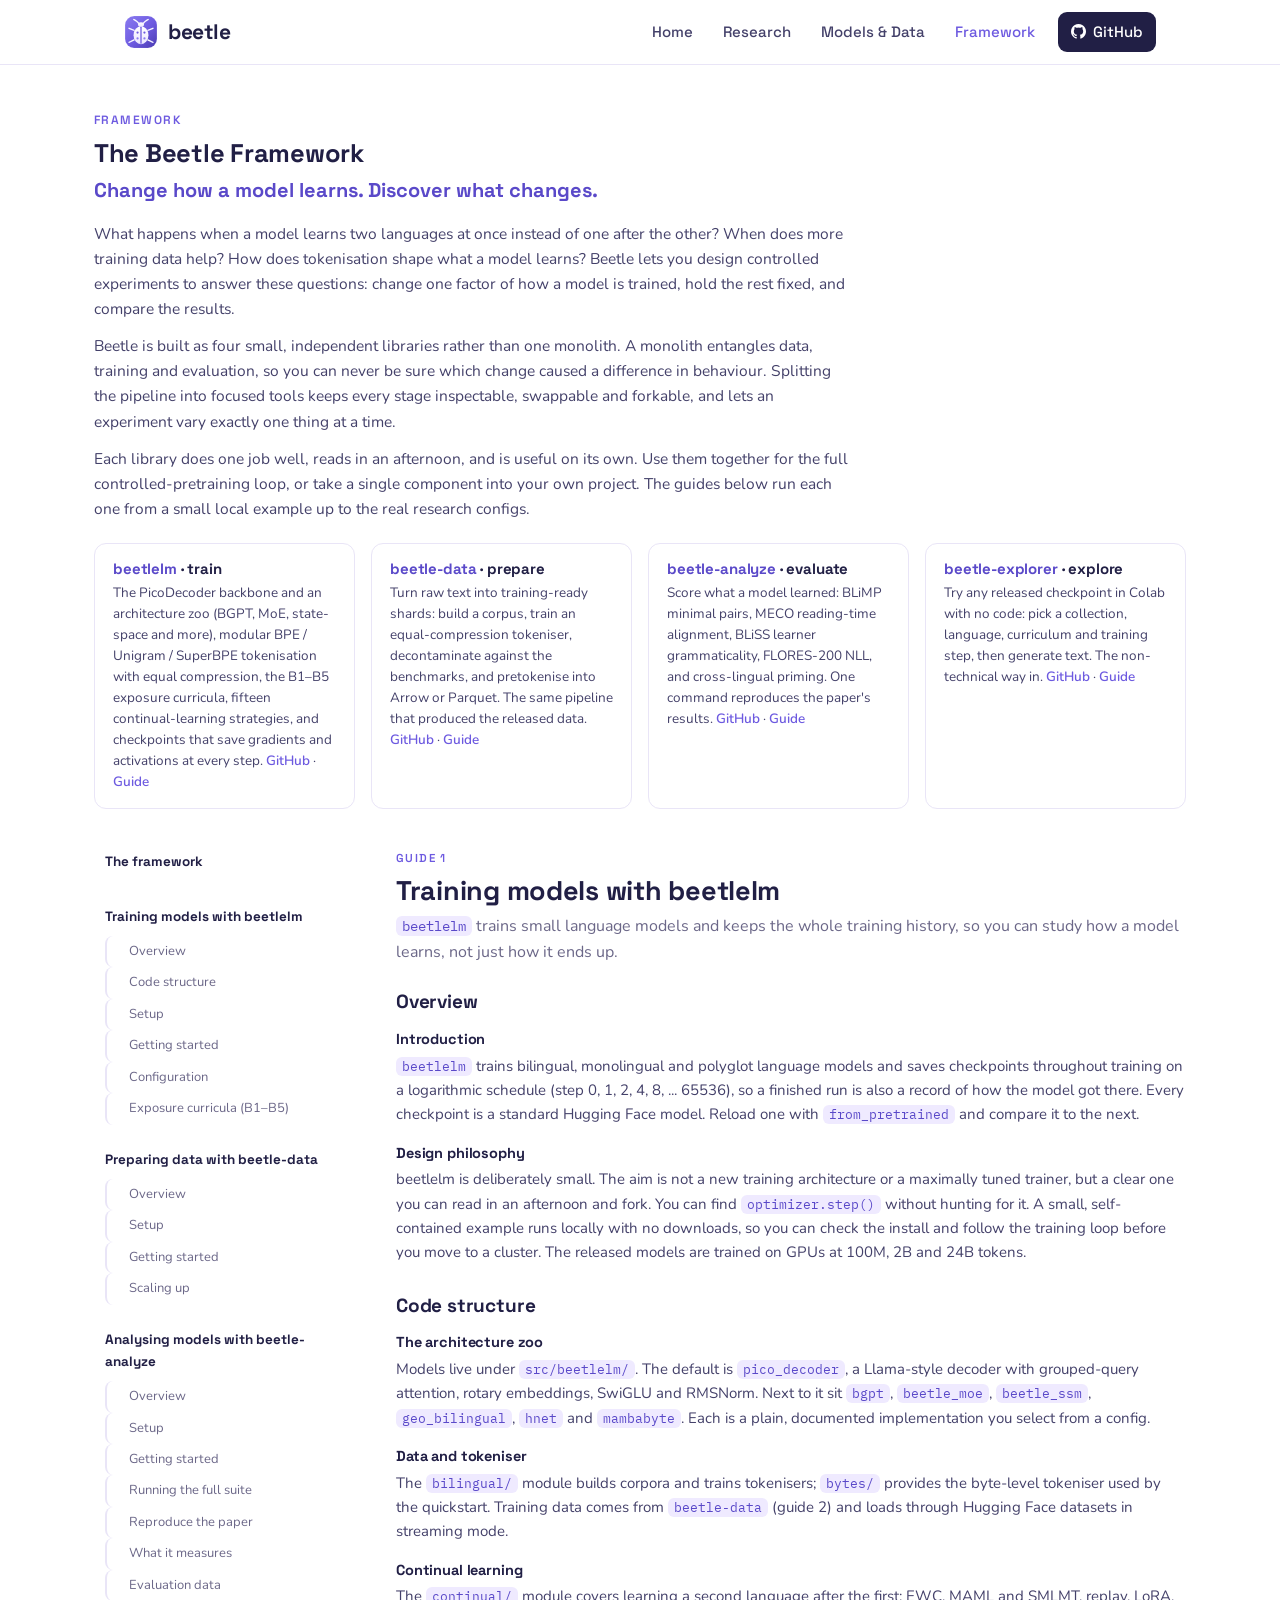
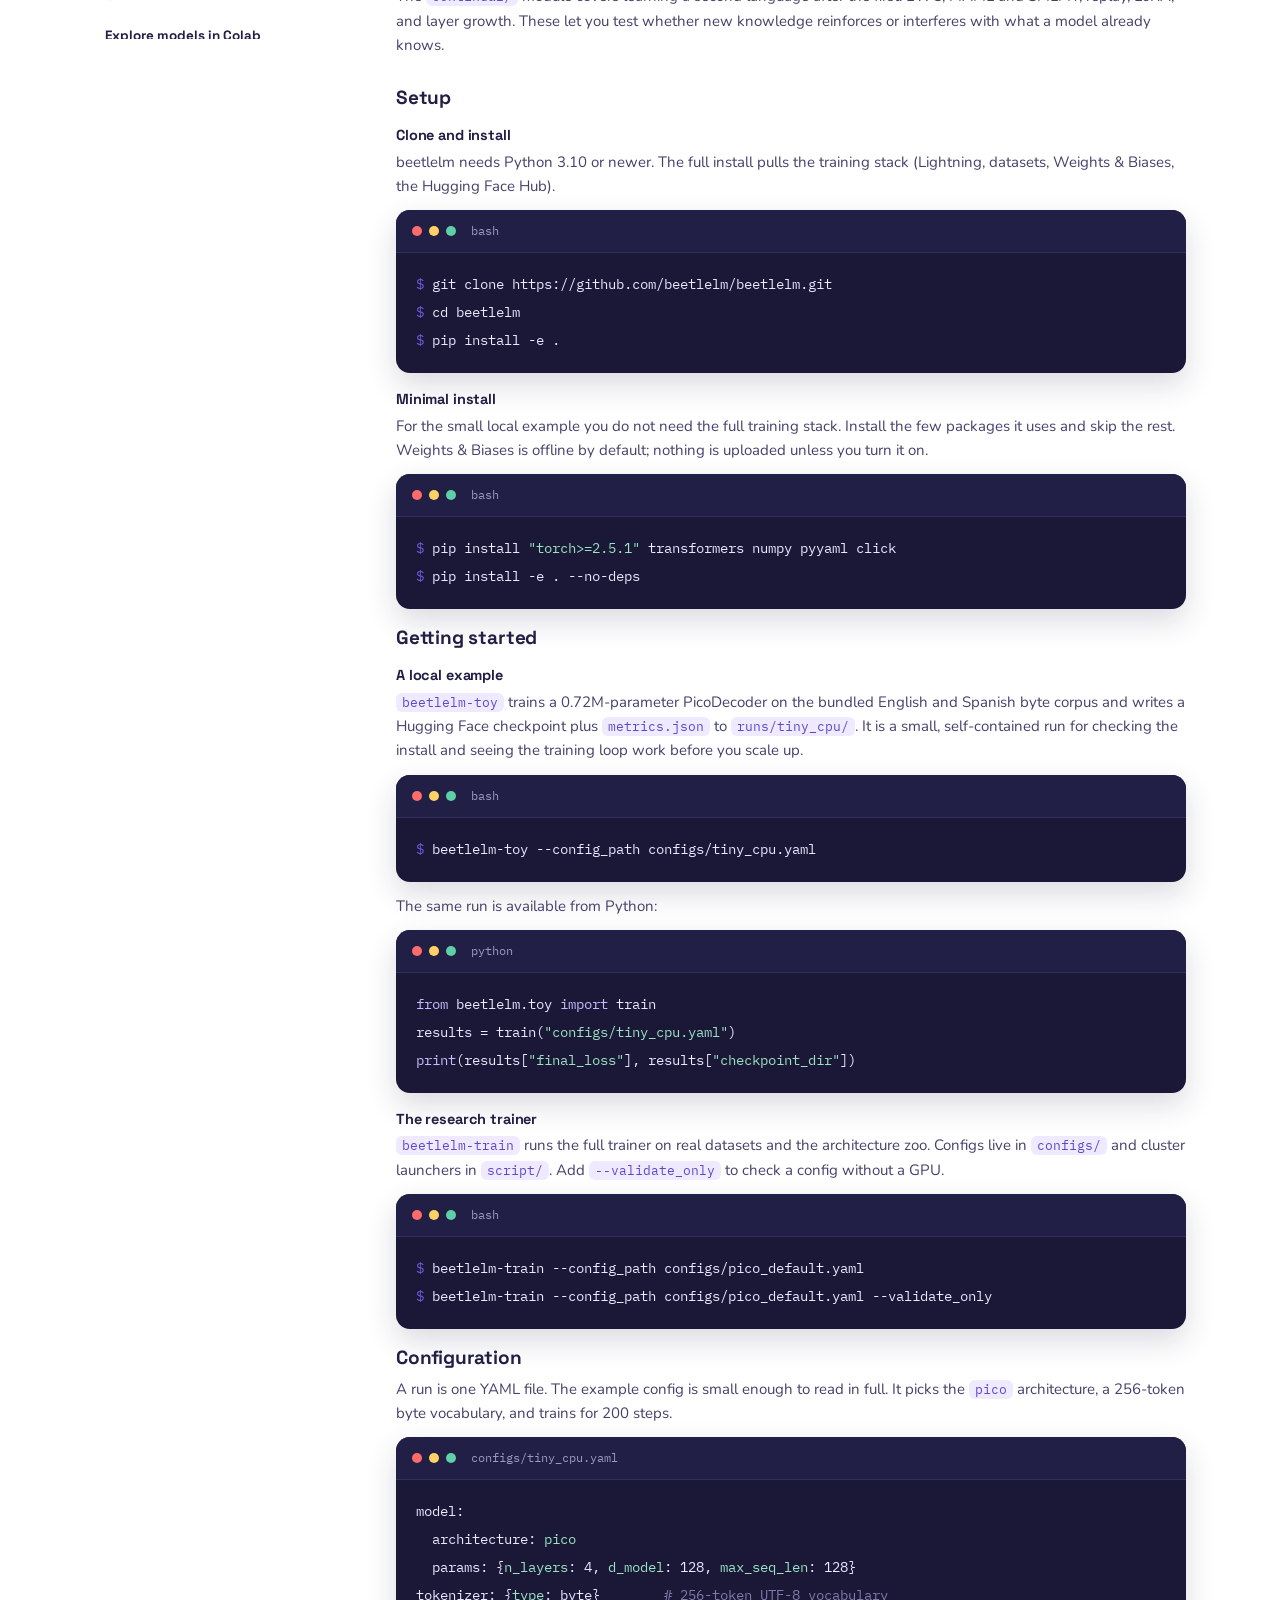
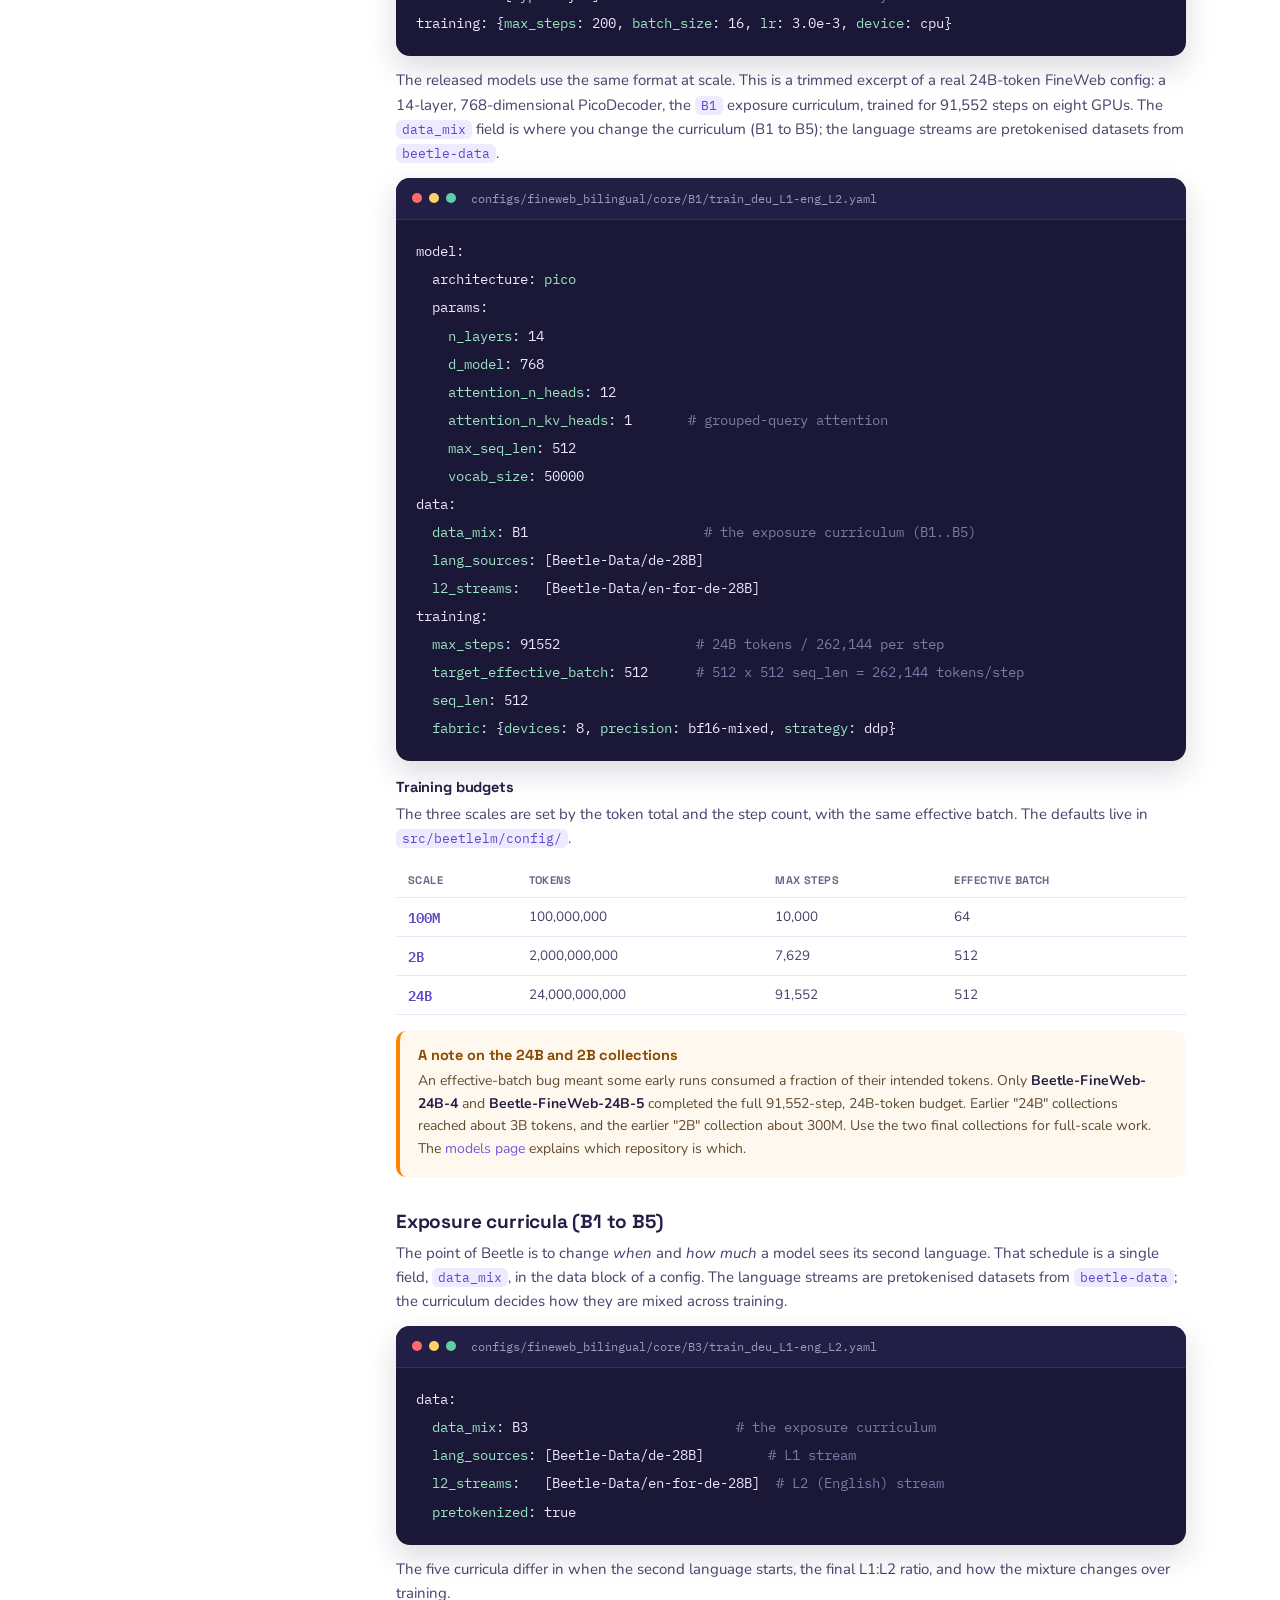
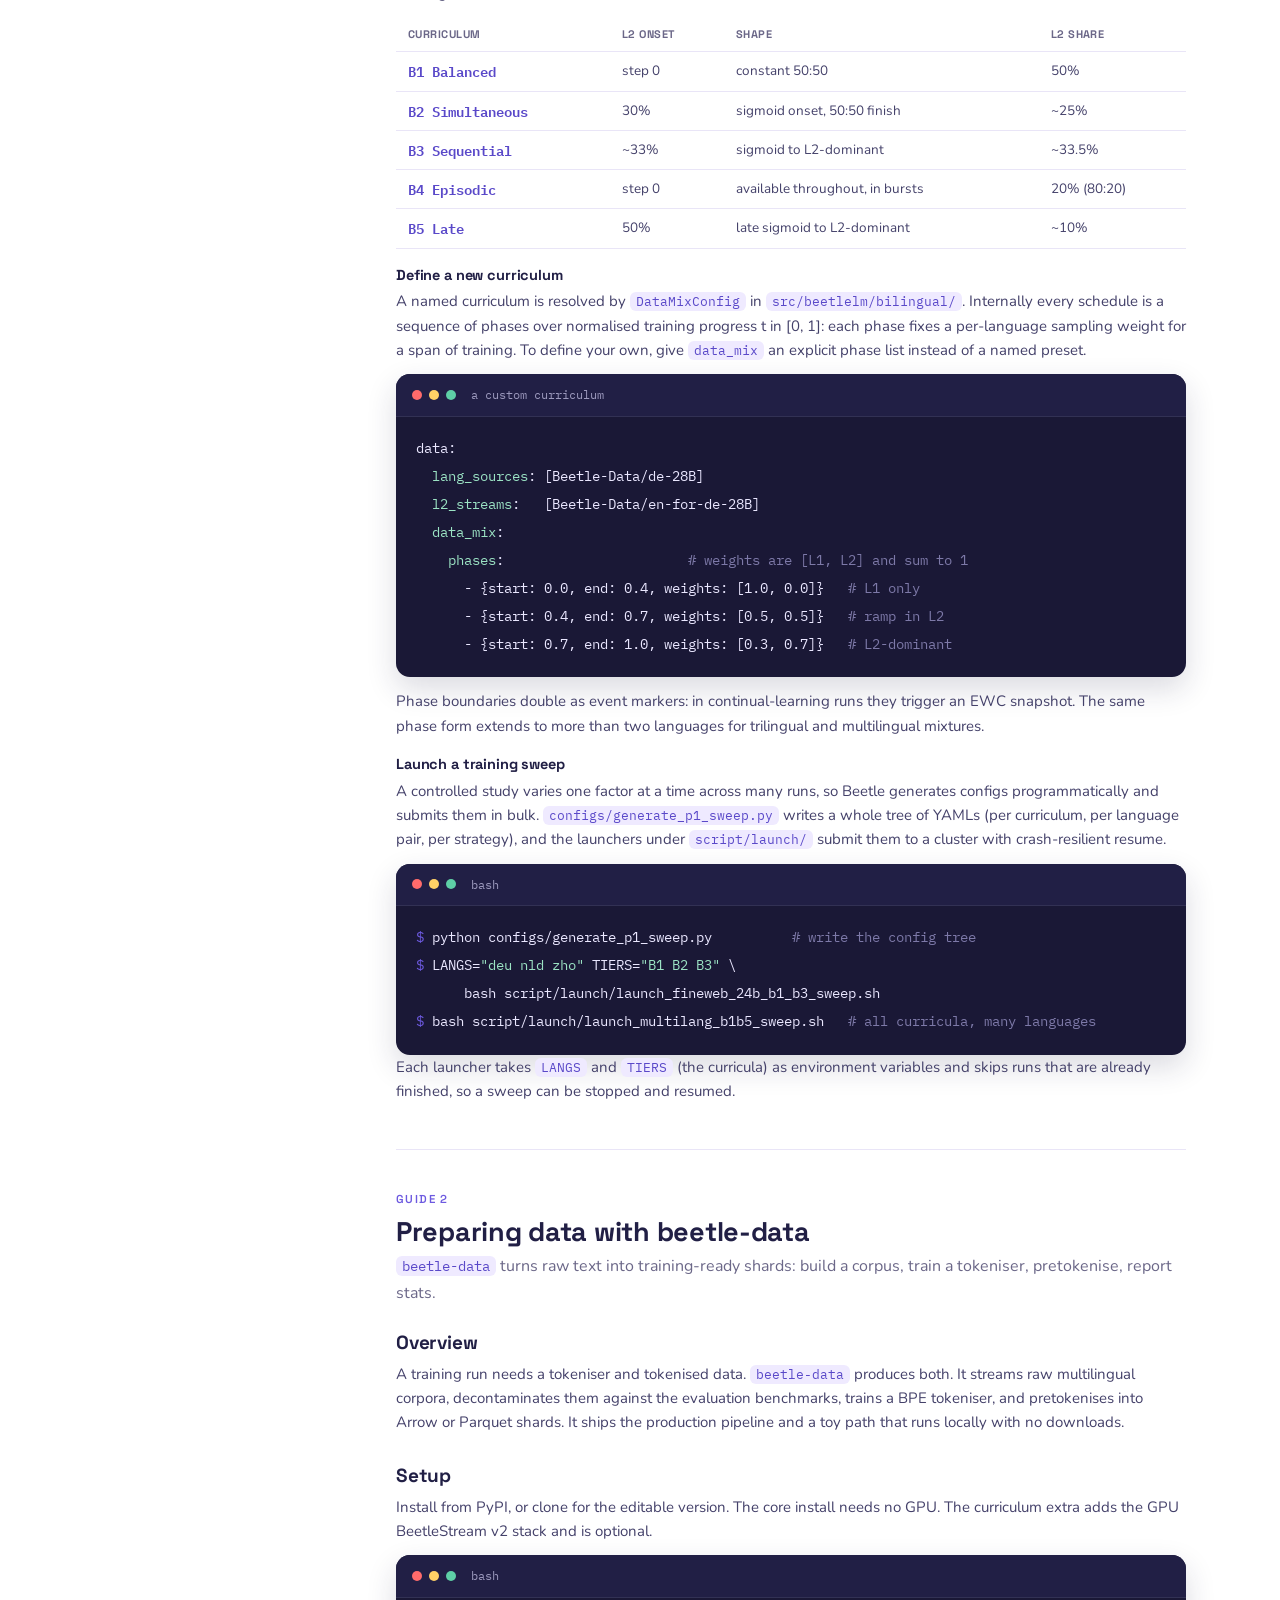
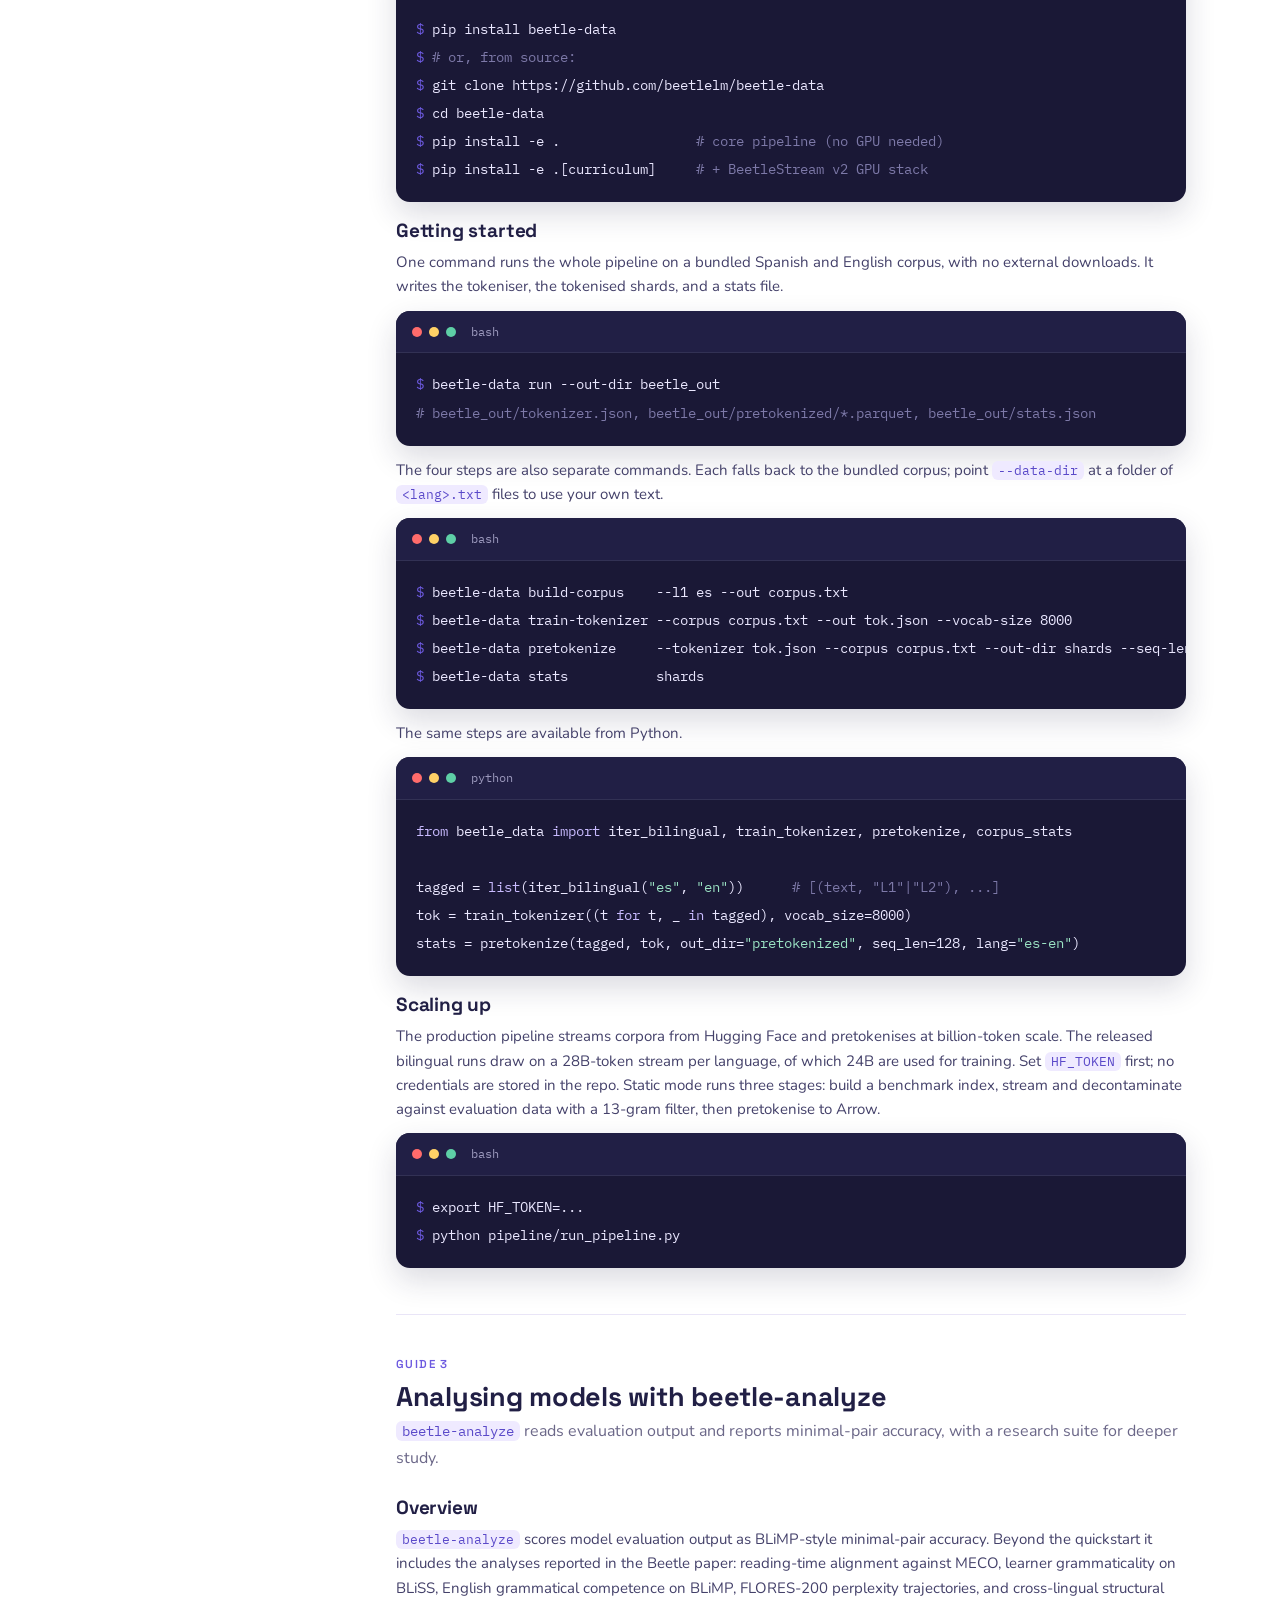
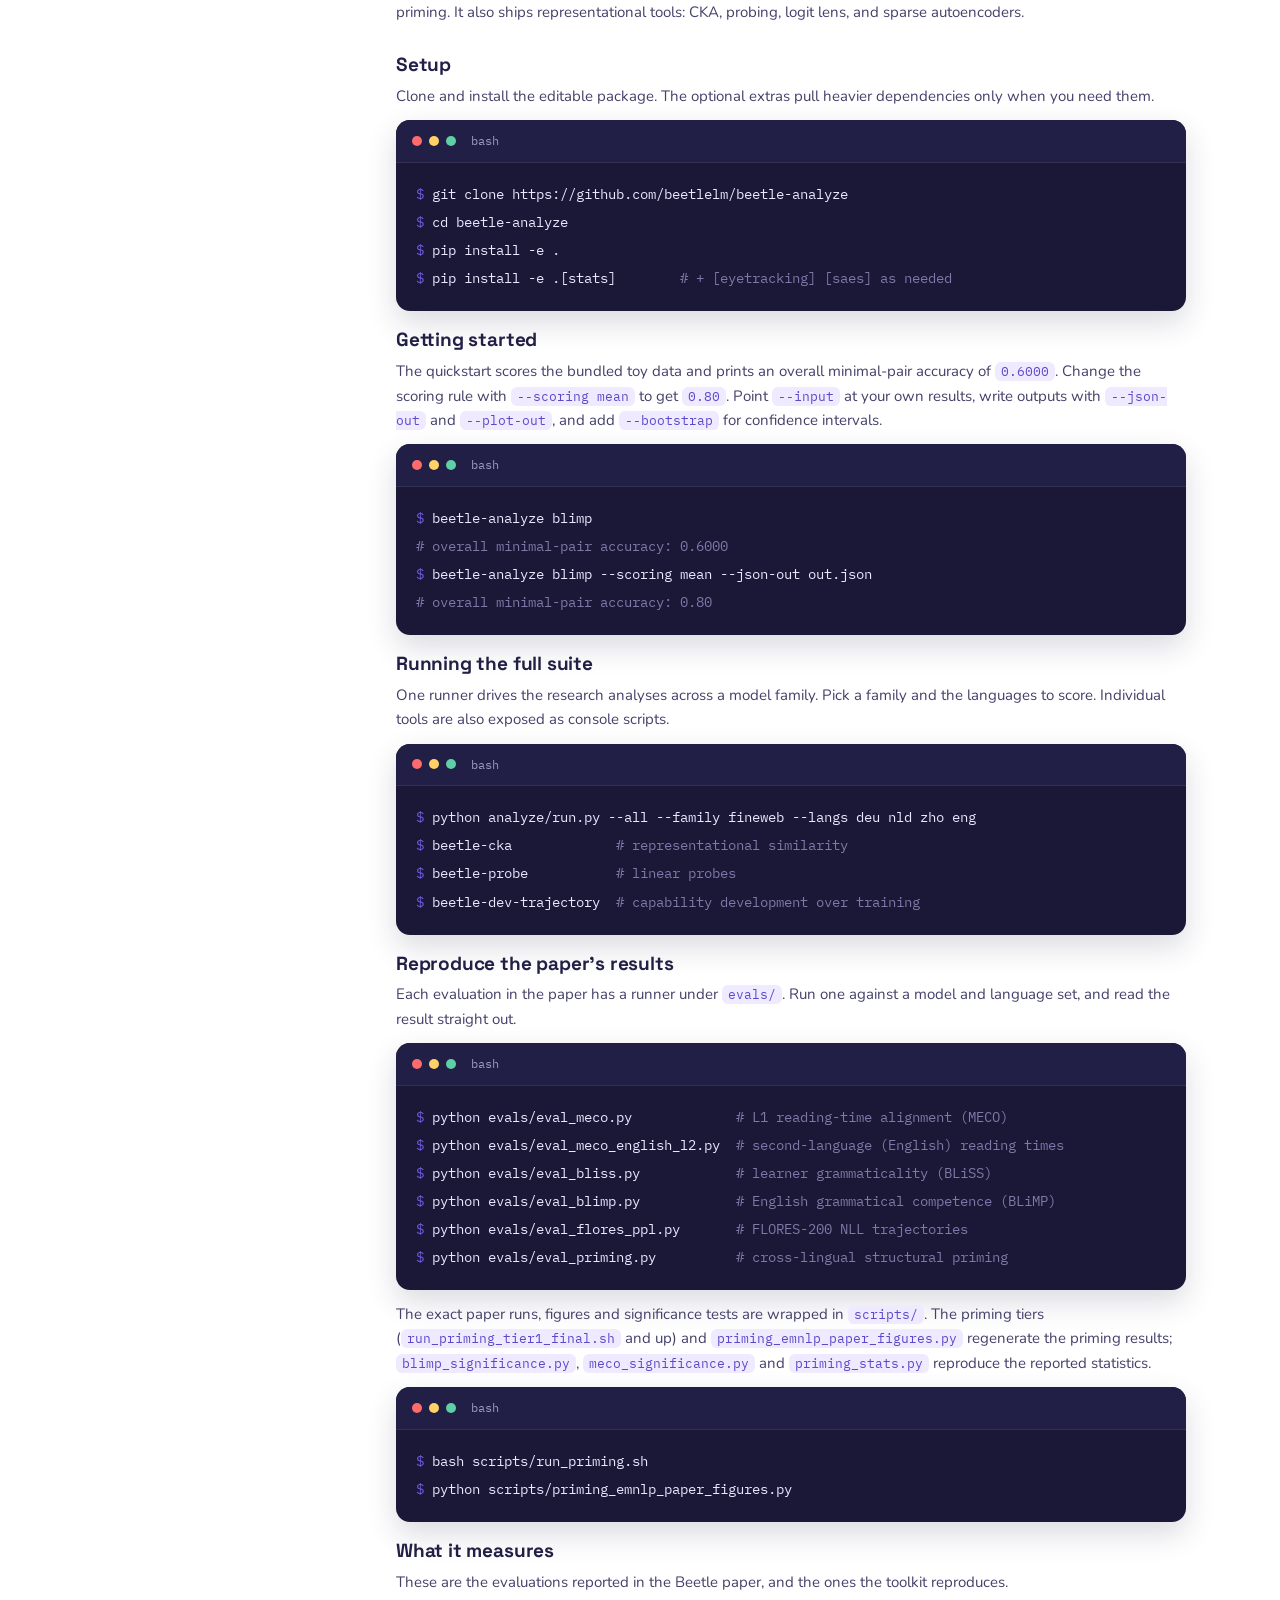
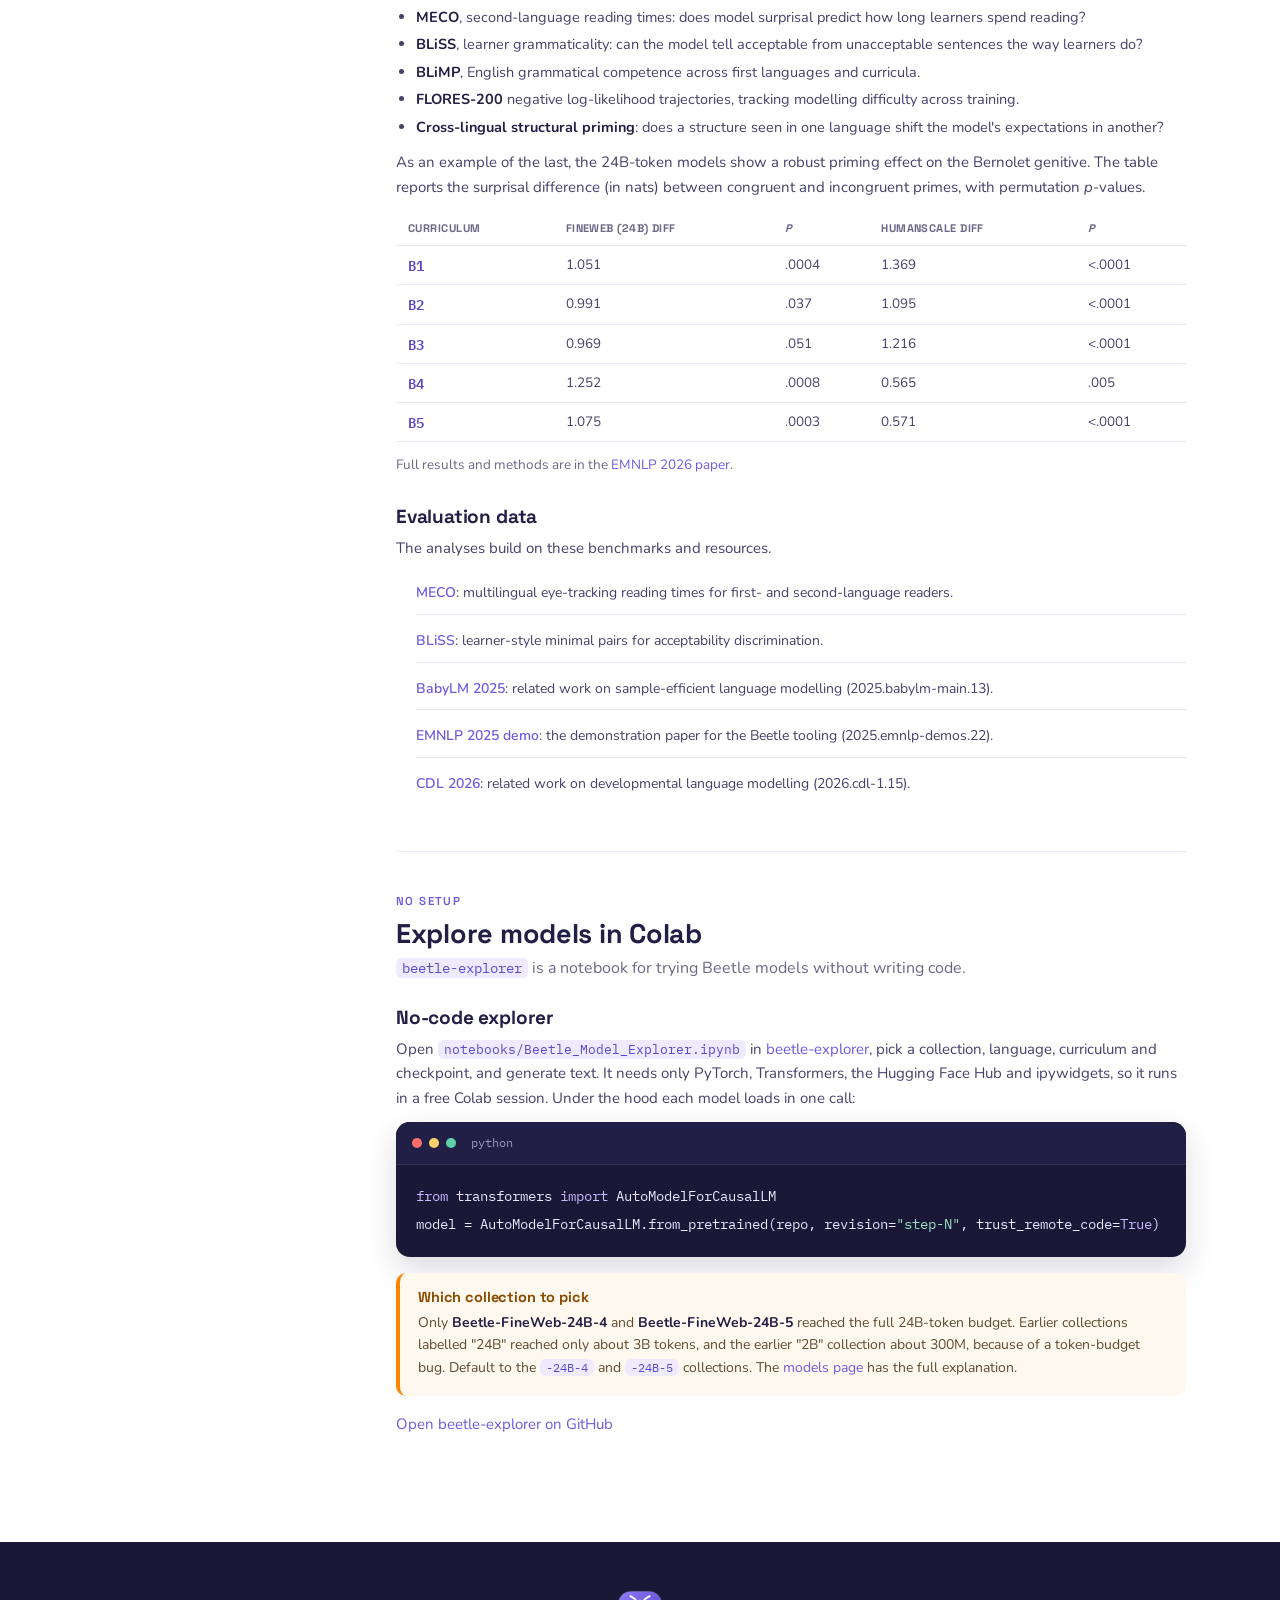
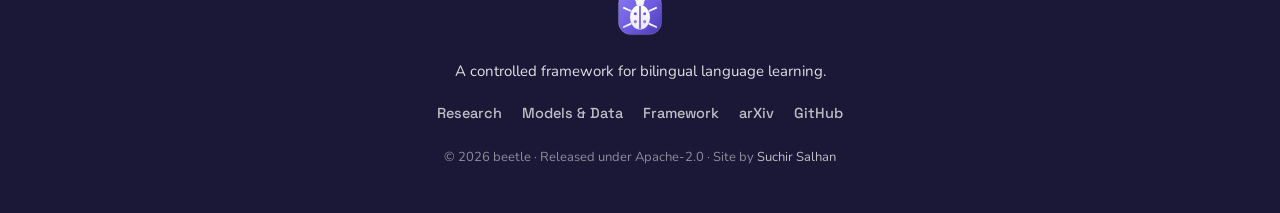
==== commit 812a6330: "Combine Framework and Docs into one page (framework intro + modular pitch + guides); add B1-B5 curri" ====
--- a/docs.html
+++ b/docs.html
@@ -4,7 +4,7 @@
 <head>
   <meta charset="utf-8">
   <meta name="viewport" content="width=device-width, initial-scale=1.0">
-  <title>Guides · beetle</title>
+  <title>Framework · beetle</title>
   <meta name="description" content="Guided tutorials for the Beetle toolkit: train small bilingual language models with beetlelm, prepare training data with beetle-data, and analyse evaluations with beetle-analyze. Each guide runs from a small local example up to the real research configs.">
 
   <link href="favicon.ico" rel="icon" sizes="any">
@@ -71,6 +71,17 @@
     .res-list li { padding: 10px 0; border-bottom: 1px solid var(--line); font-size: 14px; }
     .res-list li:last-child { border-bottom: 0; }
     .res-list a { font-weight: 600; }
+
+    .fw-intro .wrap { max-width: 1140px; margin: 0 auto; padding: 0 24px; }
+    .fw-intro h1 { margin: 6px 0 6px; }
+    .fw-intro .fw-headline { font-family: var(--head-font); font-weight: 700; font-size: 20px; color: var(--accent-dark); margin: 0 0 14px; }
+    .fw-intro p { max-width: 760px; color: var(--body); line-height: 1.62; font-size: 15.5px; margin: 0 0 12px; }
+    .fw-modules { display: grid; grid-template-columns: repeat(auto-fit, minmax(255px, 1fr)); gap: 16px; margin: 22px 0 4px; max-width: 1140px; }
+    .fw-mod { background: var(--surface); border: 1px solid var(--line); border-radius: 12px; padding: 16px 18px; }
+    .fw-mod h3 { font-family: var(--head-font); font-weight: 700; font-size: 15px; margin: 0 0 6px; color: var(--ink); }
+    .fw-mod h3 a { color: var(--accent-dark); text-decoration: none; }
+    .fw-mod p { font-size: 13.5px; color: var(--body); line-height: 1.55; margin: 0; max-width: none; }
+    .fw-mod .lk { font-weight: 600; white-space: nowrap; }
   </style>
 </head>
 
@@ -84,18 +95,38 @@
         <a href="index.html">Home</a>
         <a href="research.html">Research</a>
         <a href="models.html">Models &amp; Data</a>
-        <a href="framework.html">Framework</a>
-        <a href="docs.html" class="active">Docs</a>
+        <a href="docs.html" class="active">Framework</a>
         <a class="nav-gh" href="https://github.com/beetlelm" target="_blank" rel="noopener"><i class="bi bi-github"></i> GitHub</a>
       </nav>
     </div>
   </header>
 
-  <section class="guide-head">
+  <section class="guide-head fw-intro" id="framework">
     <div class="wrap">
-      <span class="eyebrow" style="color:var(--accent);font-family:var(--head-font);font-weight:600;letter-spacing:0.12em;text-transform:uppercase;font-size:12px;">Guides</span>
-      <h1>Build, train and analyse with Beetle</h1>
-      <p>Three short guides take you from a small local example to the real research configs. Train a model with <span class="ic">beetlelm</span>, prepare data with <span class="ic">beetle-data</span>, and analyse evaluations with <span class="ic">beetle-analyze</span>. You can also open a model in Colab with no setup.</p>
+      <span class="eyebrow" style="color:var(--accent);font-family:var(--head-font);font-weight:600;letter-spacing:0.12em;text-transform:uppercase;font-size:12px;">Framework</span>
+      <h1>The Beetle Framework</h1>
+      <p class="fw-headline">Change how a model learns. Discover what changes.</p>
+      <p>What happens when a model learns two languages at once instead of one after the other? When does more training data help? How does tokenisation shape what a model learns? Beetle lets you design controlled experiments to answer these questions: change one factor of how a model is trained, hold the rest fixed, and compare the results.</p>
+      <p>Beetle is built as four small, independent libraries rather than one monolith. A monolith entangles data, training and evaluation, so you can never be sure which change caused a difference in behaviour. Splitting the pipeline into focused tools keeps every stage inspectable, swappable and forkable, and lets an experiment vary exactly one thing at a time.</p>
+      <p>Each library does one job well, reads in an afternoon, and is useful on its own. Use them together for the full controlled-pretraining loop, or take a single component into your own project. The guides below run each one from a small local example up to the real research configs.</p>
+      <div class="fw-modules">
+        <div class="fw-mod">
+          <h3><a href="#beetlelm">beetlelm</a> · train</h3>
+          <p>The PicoDecoder backbone and an architecture zoo (BGPT, MoE, state-space and more), modular BPE / Unigram / SuperBPE tokenisation with equal compression, the B1–B5 exposure curricula, fifteen continual-learning strategies, and checkpoints that save gradients and activations at every step. <a class="lk" href="https://github.com/beetlelm/beetlelm" target="_blank" rel="noopener">GitHub</a> · <a class="lk" href="#beetlelm">Guide</a></p>
+        </div>
+        <div class="fw-mod">
+          <h3><a href="#beetle-data">beetle-data</a> · prepare</h3>
+          <p>Turn raw text into training-ready shards: build a corpus, train an equal-compression tokeniser, decontaminate against the benchmarks, and pretokenise into Arrow or Parquet. The same pipeline that produced the released data. <a class="lk" href="https://github.com/beetlelm/beetle-data" target="_blank" rel="noopener">GitHub</a> · <a class="lk" href="#beetle-data">Guide</a></p>
+        </div>
+        <div class="fw-mod">
+          <h3><a href="#beetle-analyze">beetle-analyze</a> · evaluate</h3>
+          <p>Score what a model learned: BLiMP minimal pairs, MECO reading-time alignment, BLiSS learner grammaticality, FLORES-200 NLL, and cross-lingual priming. One command reproduces the paper's results. <a class="lk" href="https://github.com/beetlelm/beetle-analyze" target="_blank" rel="noopener">GitHub</a> · <a class="lk" href="#beetle-analyze">Guide</a></p>
+        </div>
+        <div class="fw-mod">
+          <h3><a href="#beetle-explorer">beetle-explorer</a> · explore</h3>
+          <p>Try any released checkpoint in Colab with no code: pick a collection, language, curriculum and training step, then generate text. The non-technical way in. <a class="lk" href="https://github.com/beetlelm/beetle-explorer" target="_blank" rel="noopener">GitHub</a> · <a class="lk" href="#beetle-explorer">Guide</a></p>
+        </div>
+      </div>
     </div>
   </section>
 
@@ -103,6 +134,9 @@
 
     <!-- sidebar -->
     <aside class="guide-nav" aria-label="Guide contents">
+      <div class="g-group">
+        <a class="g-top" href="#framework">The framework</a>
+      </div>
       <div class="g-group">
         <a class="g-top" href="#beetlelm">Training models with beetlelm</a>
         <a class="g-sub" href="#beetlelm">Overview</a>
@@ -110,6 +144,7 @@
         <a class="g-sub" href="#beetlelm-setup">Setup</a>
         <a class="g-sub" href="#beetlelm-start">Getting started</a>
         <a class="g-sub" href="#beetlelm-config">Configuration</a>
+        <a class="g-sub" href="#beetlelm-curricula">Exposure curricula (B1–B5)</a>
       </div>
       <div class="g-group">
         <a class="g-top" href="#beetle-data">Preparing data with beetle-data</a>
@@ -251,6 +286,54 @@
             <h4>A note on the 24B and 2B collections</h4>
             <p>An effective-batch bug meant some early runs consumed a fraction of their intended tokens. Only <strong>Beetle-FineWeb-24B-4</strong> and <strong>Beetle-FineWeb-24B-5</strong> completed the full 91,552-step, 24B-token budget. Earlier "24B" collections reached about 3B tokens, and the earlier "2B" collection about 300M. Use the two final collections for full-scale work. The <a href="models.html">models page</a> explains which repository is which.</p>
           </div>
+        </section>
+
+        <section class="g-sec" id="beetlelm-curricula" data-spy>
+          <h3>Exposure curricula (B1 to B5)</h3>
+          <p>The point of Beetle is to change <em>when</em> and <em>how much</em> a model sees its second language. That schedule is a single field, <span class="ic">data_mix</span>, in the data block of a config. The language streams are pretokenised datasets from <span class="ic">beetle-data</span>; the curriculum decides how they are mixed across training.</p>
+          <div class="code">
+            <div class="code-head"><span class="dot r"></span><span class="dot y"></span><span class="dot g"></span><span class="t">configs/fineweb_bilingual/core/B3/train_deu_L1-eng_L2.yaml</span></div>
+<pre><code>data:
+  <span class="c-str">data_mix</span>: B3                          <span class="c-comment"># the exposure curriculum</span>
+  <span class="c-str">lang_sources</span>: [Beetle-Data/de-28B]        <span class="c-comment"># L1 stream</span>
+  <span class="c-str">l2_streams</span>:   [Beetle-Data/en-for-de-28B]  <span class="c-comment"># L2 (English) stream</span>
+  <span class="c-str">pretokenized</span>: true</code></pre>
+          </div>
+          <p>The five curricula differ in when the second language starts, the final L1:L2 ratio, and how the mixture changes over training.</p>
+          <table class="g-table">
+            <thead><tr><th>Curriculum</th><th>L2 onset</th><th>Shape</th><th>L2 share</th></tr></thead>
+            <tbody>
+              <tr><td>B1 Balanced</td><td>step 0</td><td>constant 50:50</td><td>50%</td></tr>
+              <tr><td>B2 Simultaneous</td><td>30%</td><td>sigmoid onset, 50:50 finish</td><td>~25%</td></tr>
+              <tr><td>B3 Sequential</td><td>~33%</td><td>sigmoid to L2-dominant</td><td>~33.5%</td></tr>
+              <tr><td>B4 Episodic</td><td>step 0</td><td>available throughout, in bursts</td><td>20% (80:20)</td></tr>
+              <tr><td>B5 Late</td><td>50%</td><td>late sigmoid to L2-dominant</td><td>~10%</td></tr>
+            </tbody>
+          </table>
+          <h4>Define a new curriculum</h4>
+          <p>A named curriculum is resolved by <span class="ic">DataMixConfig</span> in <span class="ic">src/beetlelm/bilingual/</span>. Internally every schedule is a sequence of phases over normalised training progress t in [0, 1]: each phase fixes a per-language sampling weight for a span of training. To define your own, give <span class="ic">data_mix</span> an explicit phase list instead of a named preset.</p>
+          <div class="code">
+            <div class="code-head"><span class="dot r"></span><span class="dot y"></span><span class="dot g"></span><span class="t">a custom curriculum</span></div>
+<pre><code>data:
+  <span class="c-str">lang_sources</span>: [Beetle-Data/de-28B]
+  <span class="c-str">l2_streams</span>:   [Beetle-Data/en-for-de-28B]
+  <span class="c-str">data_mix</span>:
+    <span class="c-str">phases</span>:                       <span class="c-comment"># weights are [L1, L2] and sum to 1</span>
+      - {start: 0.0, end: 0.4, weights: [1.0, 0.0]}   <span class="c-comment"># L1 only</span>
+      - {start: 0.4, end: 0.7, weights: [0.5, 0.5]}   <span class="c-comment"># ramp in L2</span>
+      - {start: 0.7, end: 1.0, weights: [0.3, 0.7]}   <span class="c-comment"># L2-dominant</span></code></pre>
+          </div>
+          <p>Phase boundaries double as event markers: in continual-learning runs they trigger an EWC snapshot. The same phase form extends to more than two languages for trilingual and multilingual mixtures.</p>
+          <h4>Launch a training sweep</h4>
+          <p>A controlled study varies one factor at a time across many runs, so Beetle generates configs programmatically and submits them in bulk. <span class="ic">configs/generate_p1_sweep.py</span> writes a whole tree of YAMLs (per curriculum, per language pair, per strategy), and the launchers under <span class="ic">script/launch/</span> submit them to a cluster with crash-resilient resume.</p>
+          <div class="code" style="margin-bottom:0;">
+            <div class="code-head"><span class="dot r"></span><span class="dot y"></span><span class="dot g"></span><span class="t">bash</span></div>
+<pre><code><span class="c-prompt">$ </span>python configs/generate_p1_sweep.py          <span class="c-comment"># write the config tree</span>
+<span class="c-prompt">$ </span>LANGS=<span class="c-str">"deu nld zho"</span> TIERS=<span class="c-str">"B1 B2 B3"</span> \
+      bash script/launch/launch_fineweb_24b_b1_b3_sweep.sh
+<span class="c-prompt">$ </span>bash script/launch/launch_multilang_b1b5_sweep.sh   <span class="c-comment"># all curricula, many languages</span></code></pre>
+          </div>
+          <p>Each launcher takes <span class="ic">LANGS</span> and <span class="ic">TIERS</span> (the curricula) as environment variables and skips runs that are already finished, so a sweep can be stopped and resumed.</p>
         </section>
       </div>
 
@@ -459,8 +542,7 @@
       <nav class="f-nav">
         <a href="research.html">Research</a>
         <a href="models.html">Models &amp; Data</a>
-        <a href="framework.html">Framework</a>
-        <a href="docs.html">Docs</a>
+        <a href="docs.html">Framework</a>
         <a href="https://arxiv.org/abs/2609.22633" target="_blank" rel="noopener">arXiv</a>
         <a href="https://github.com/beetlelm" target="_blank" rel="noopener">GitHub</a>
       </nav>
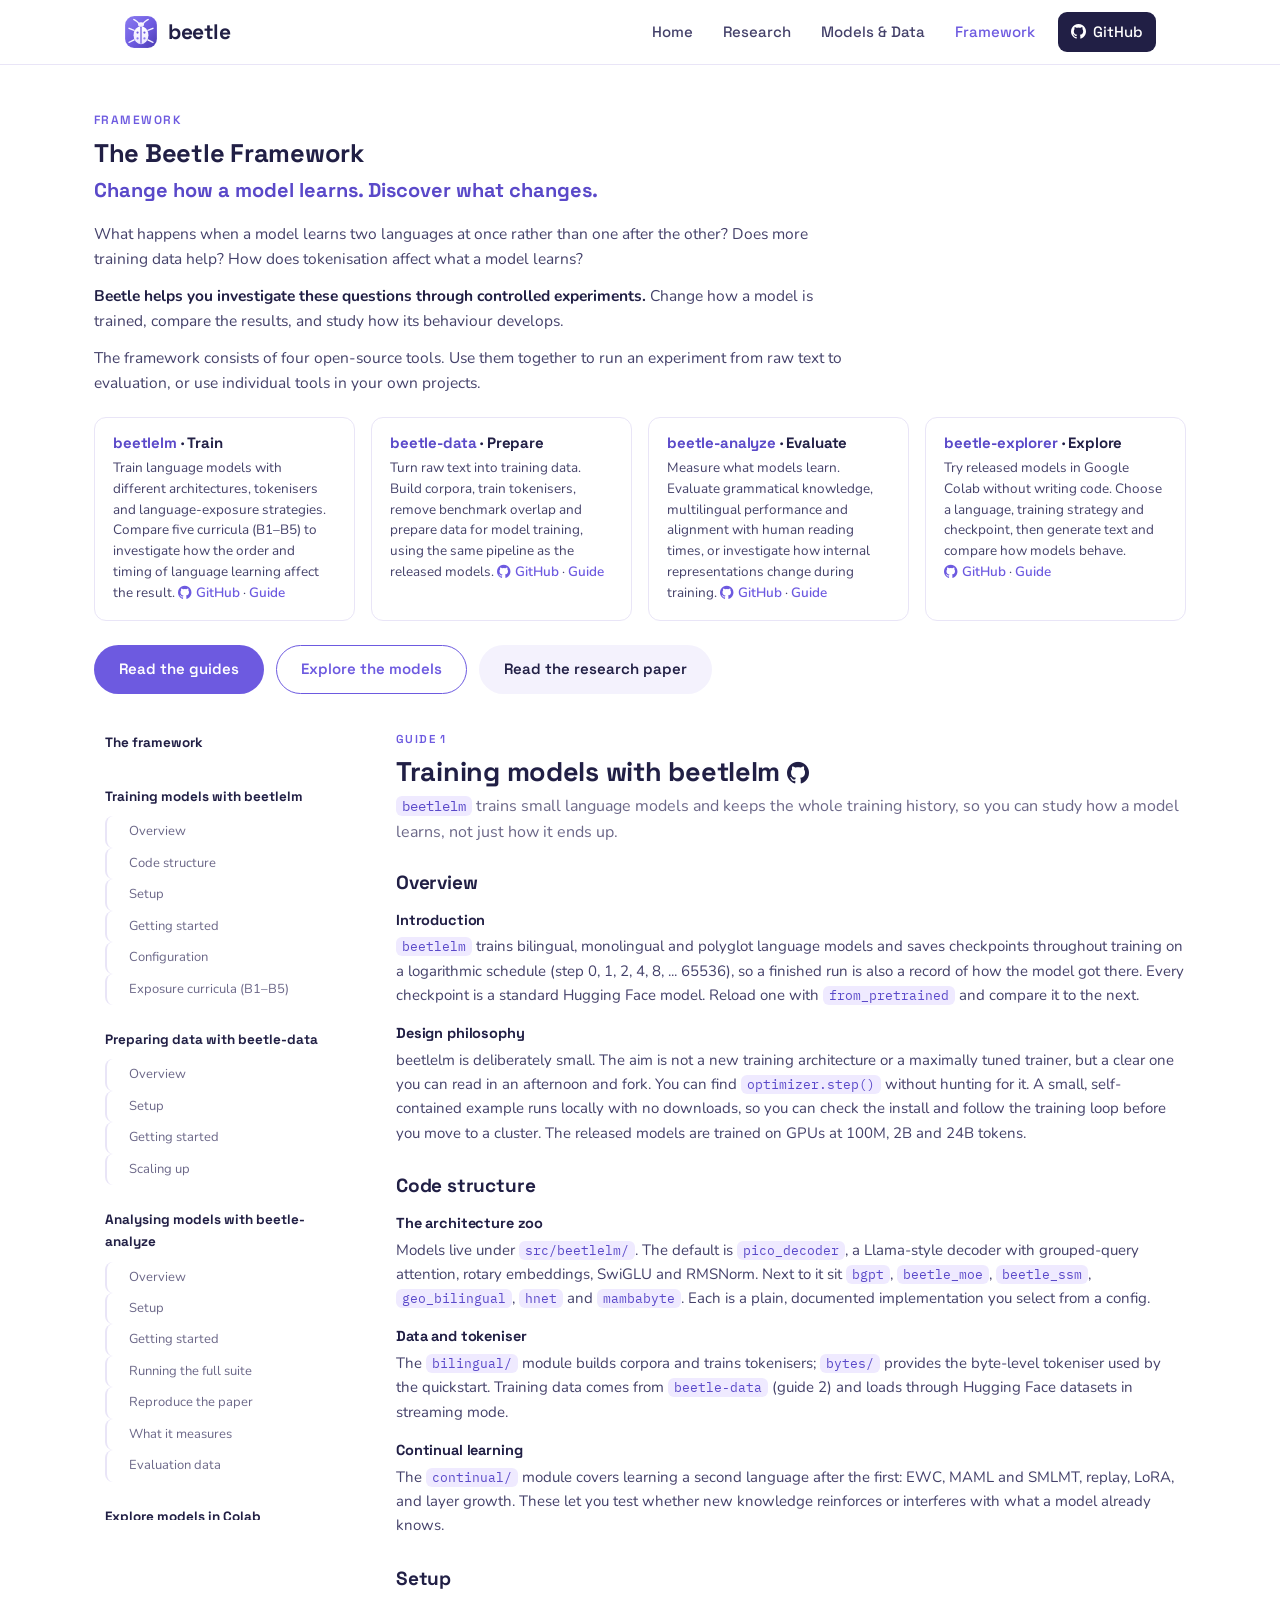
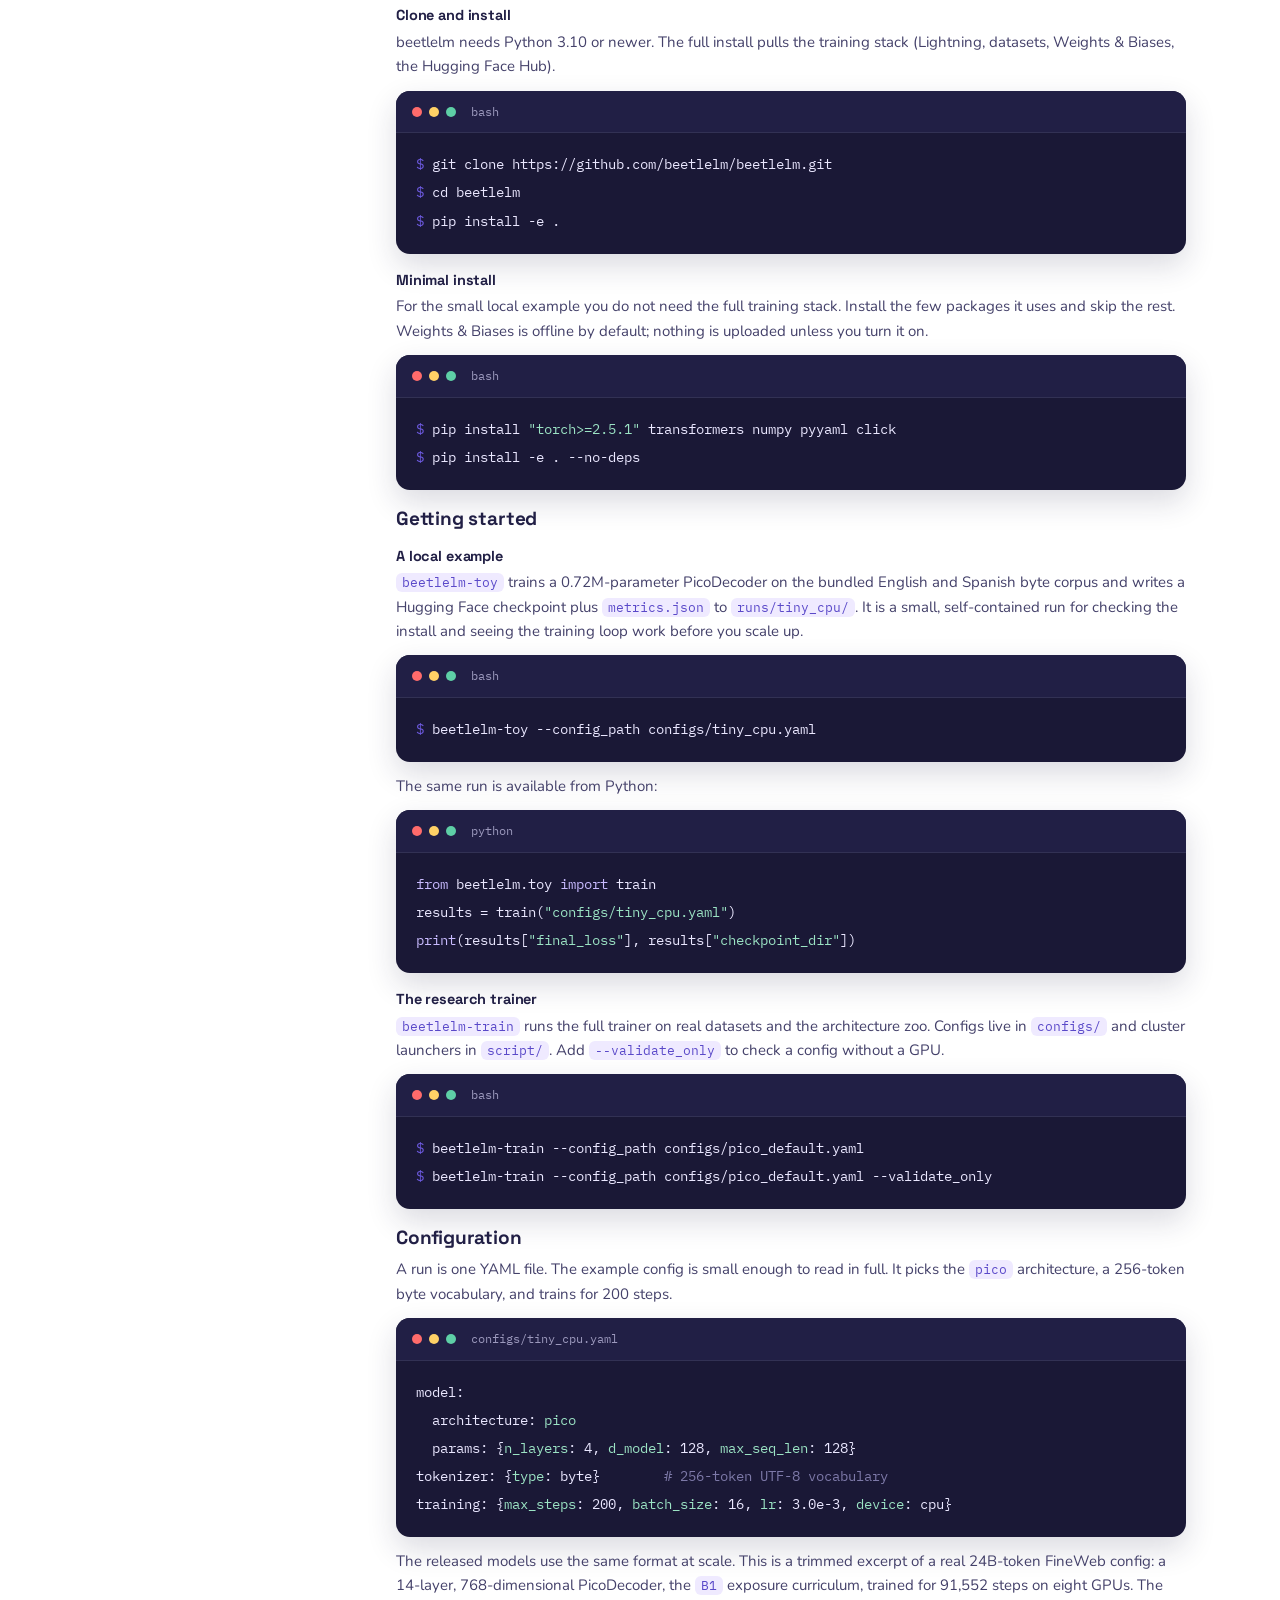
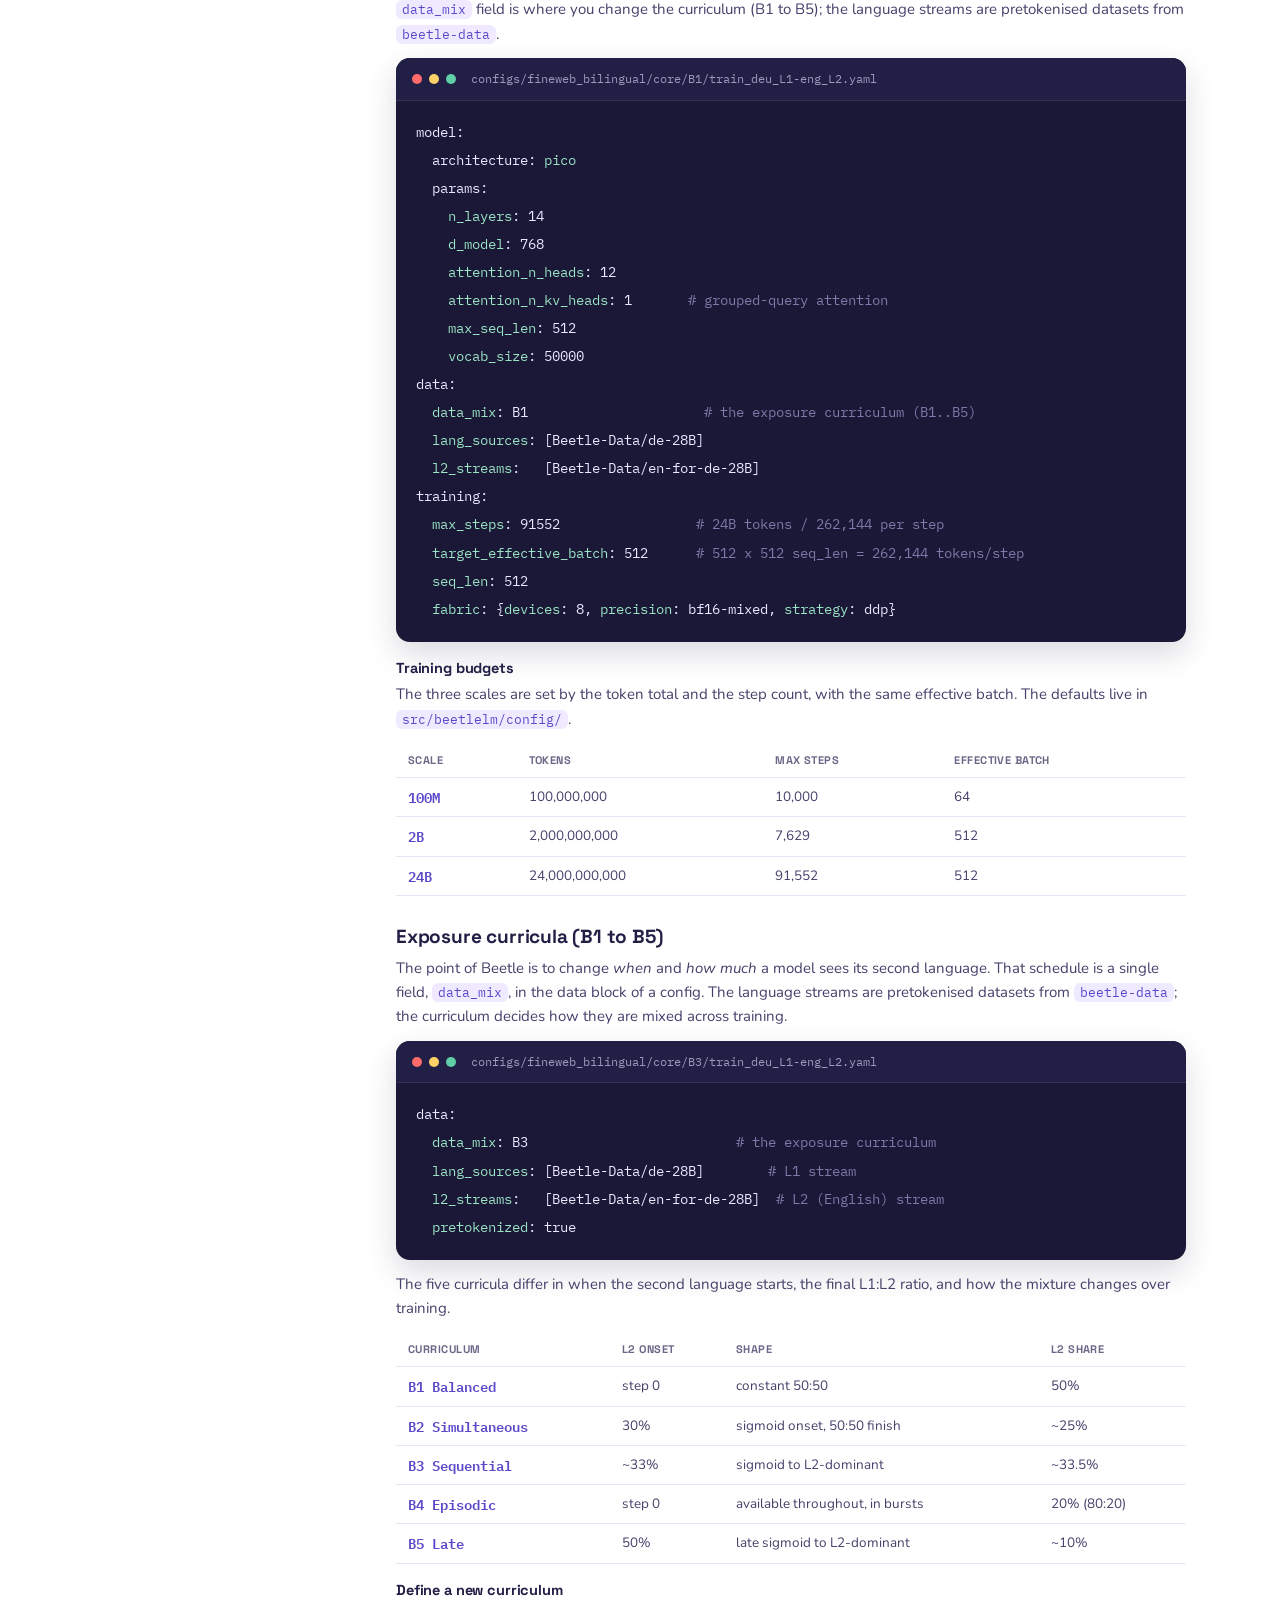
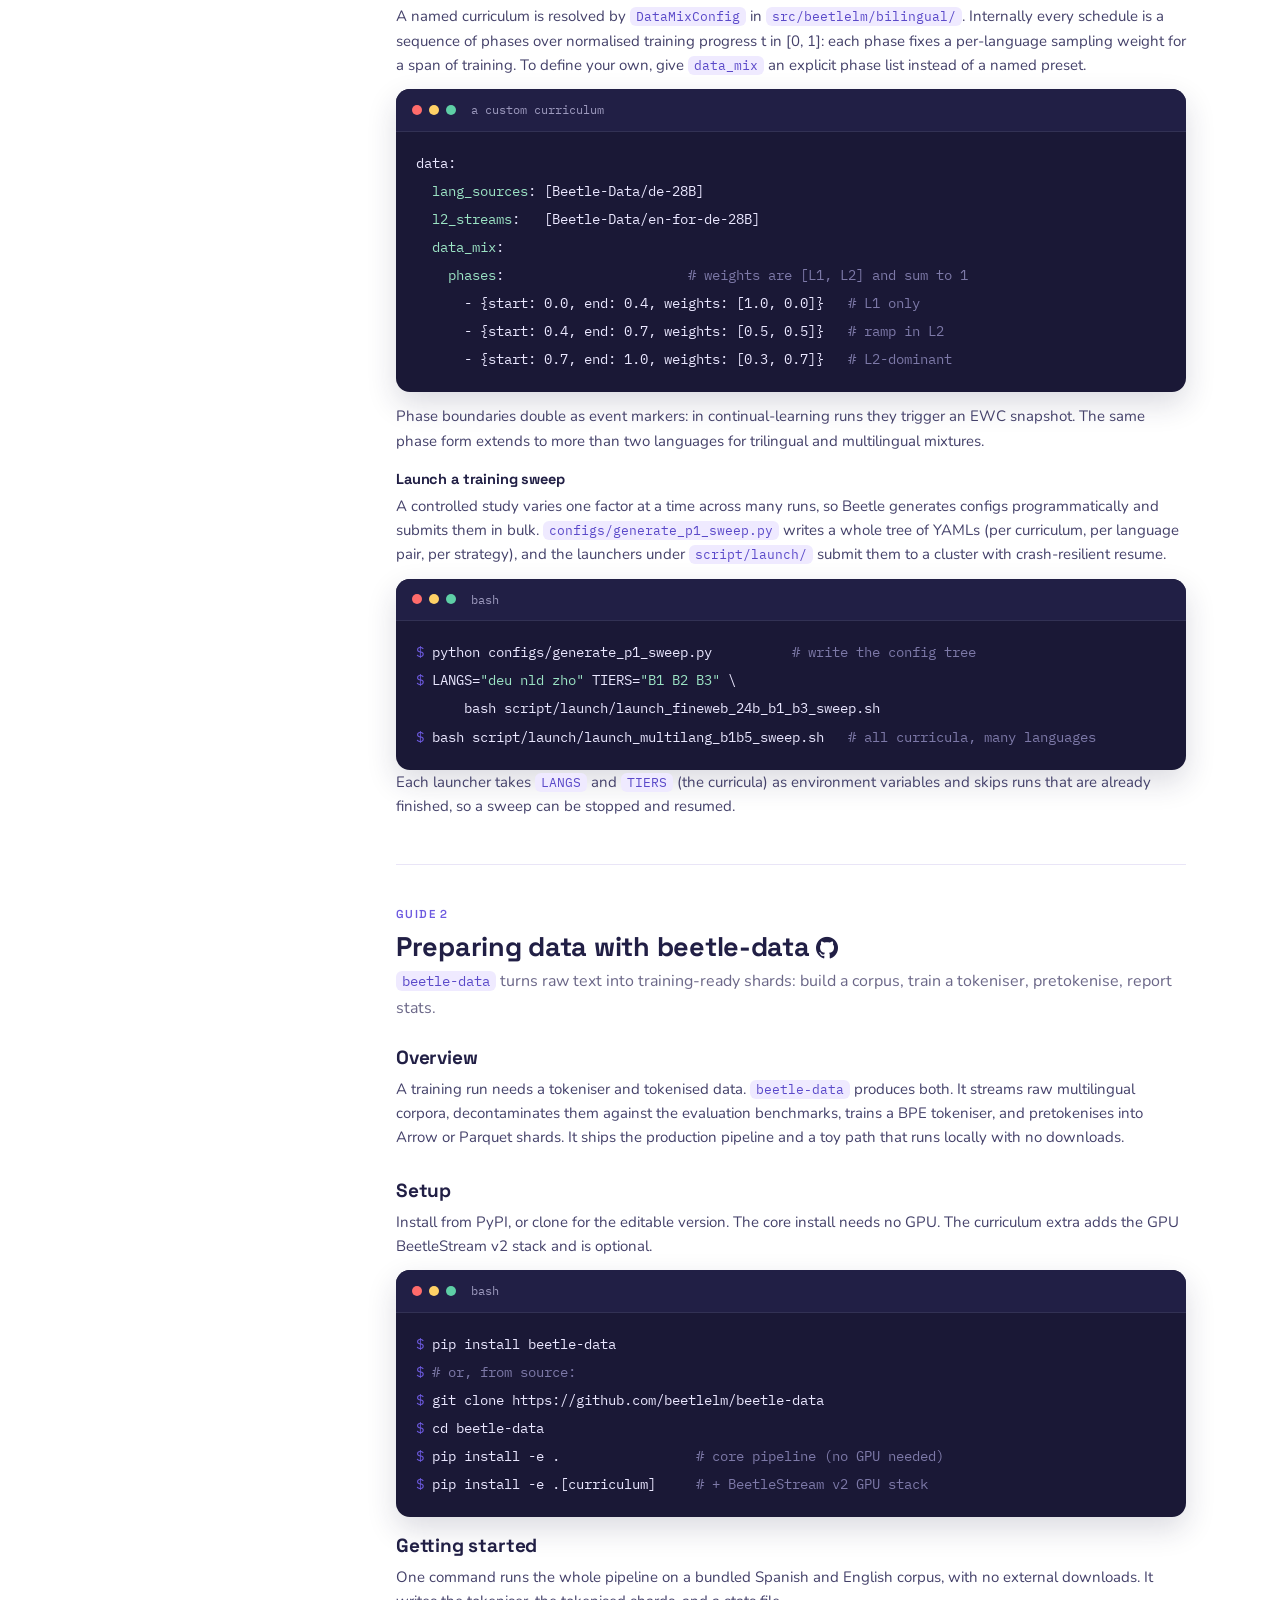
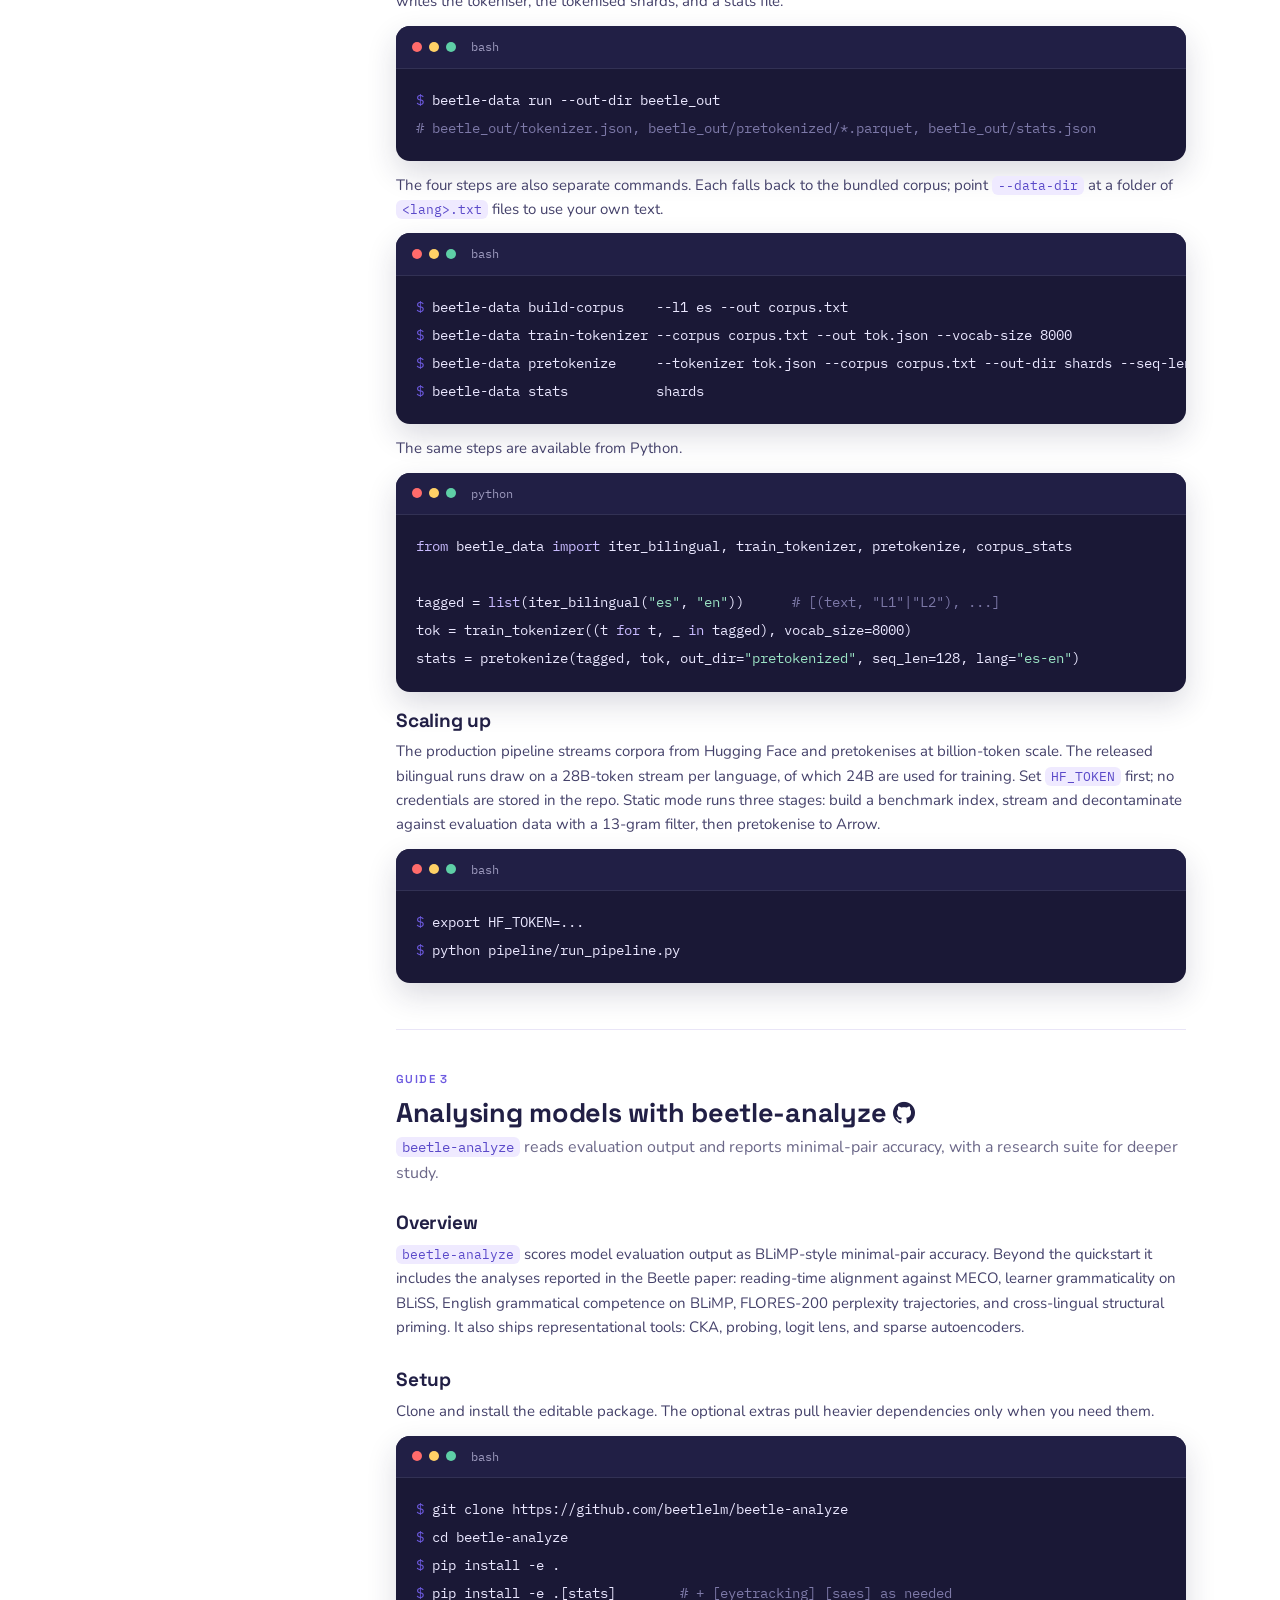
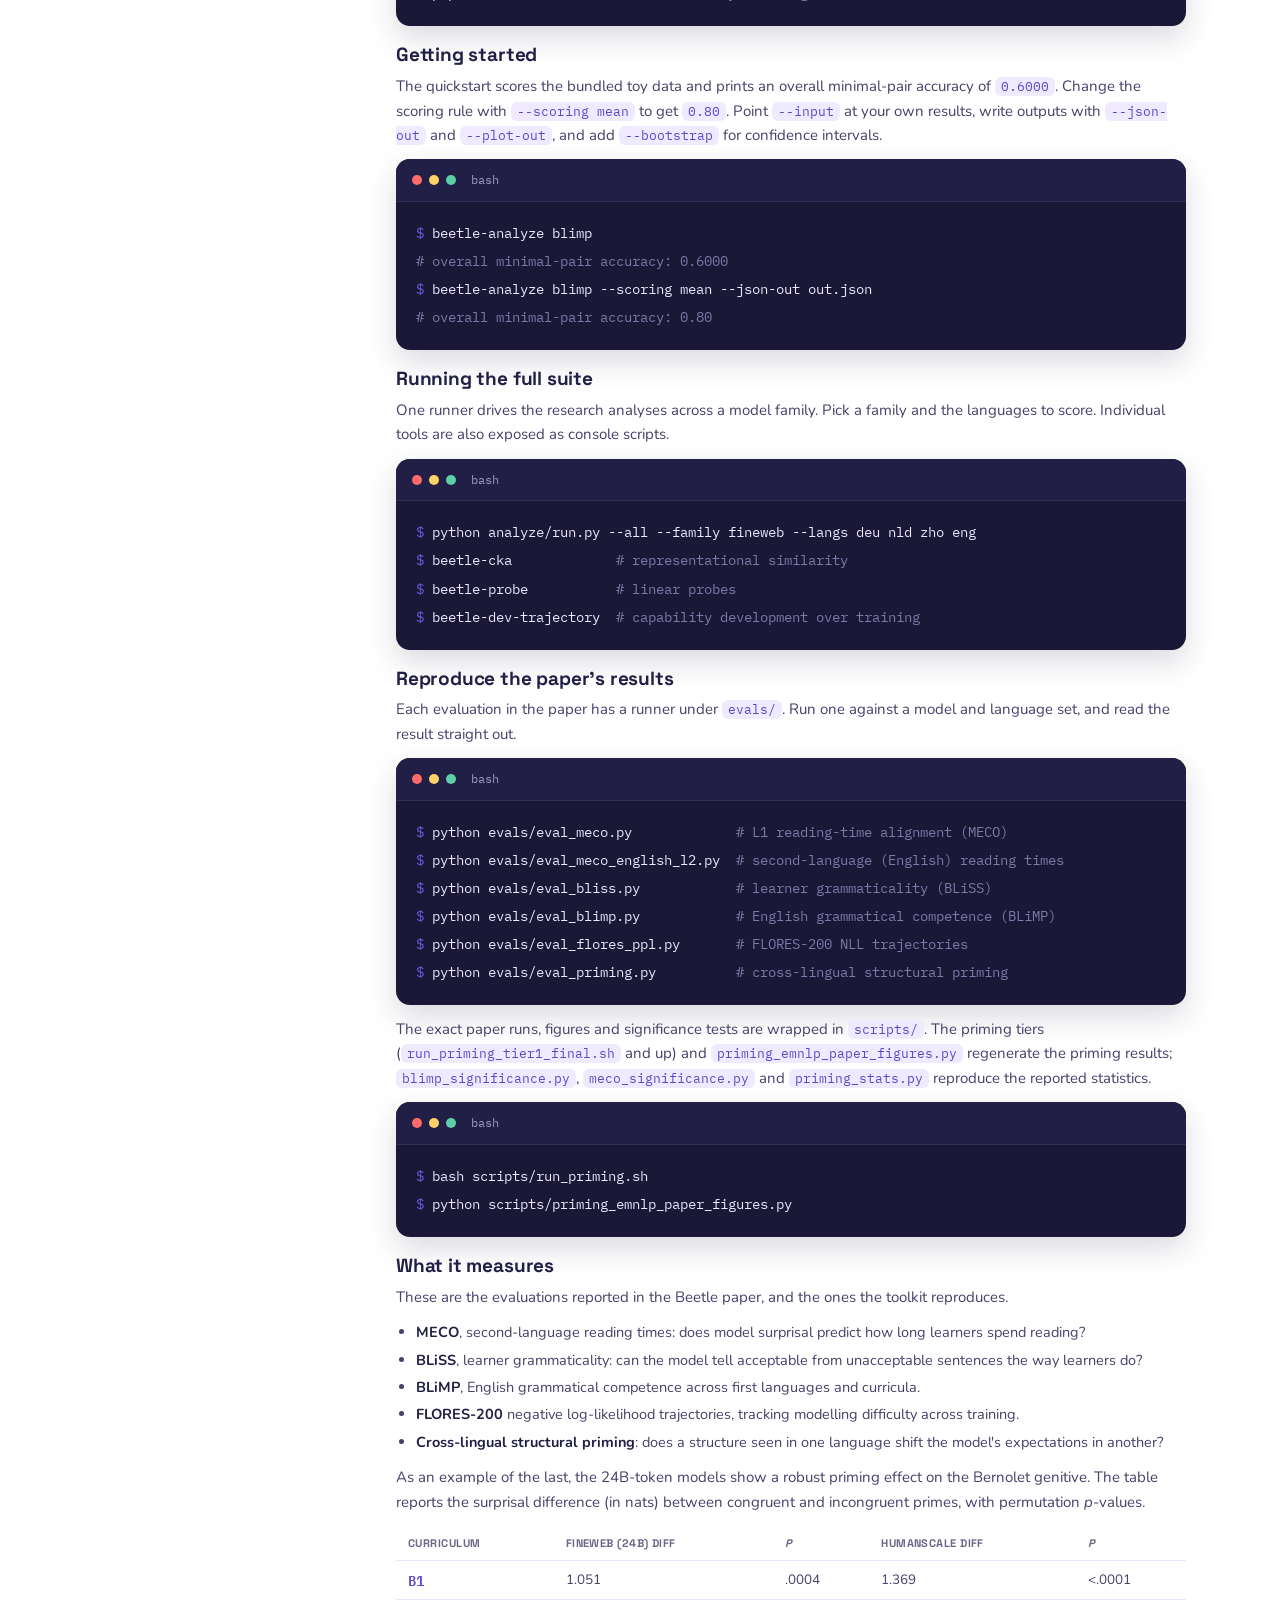
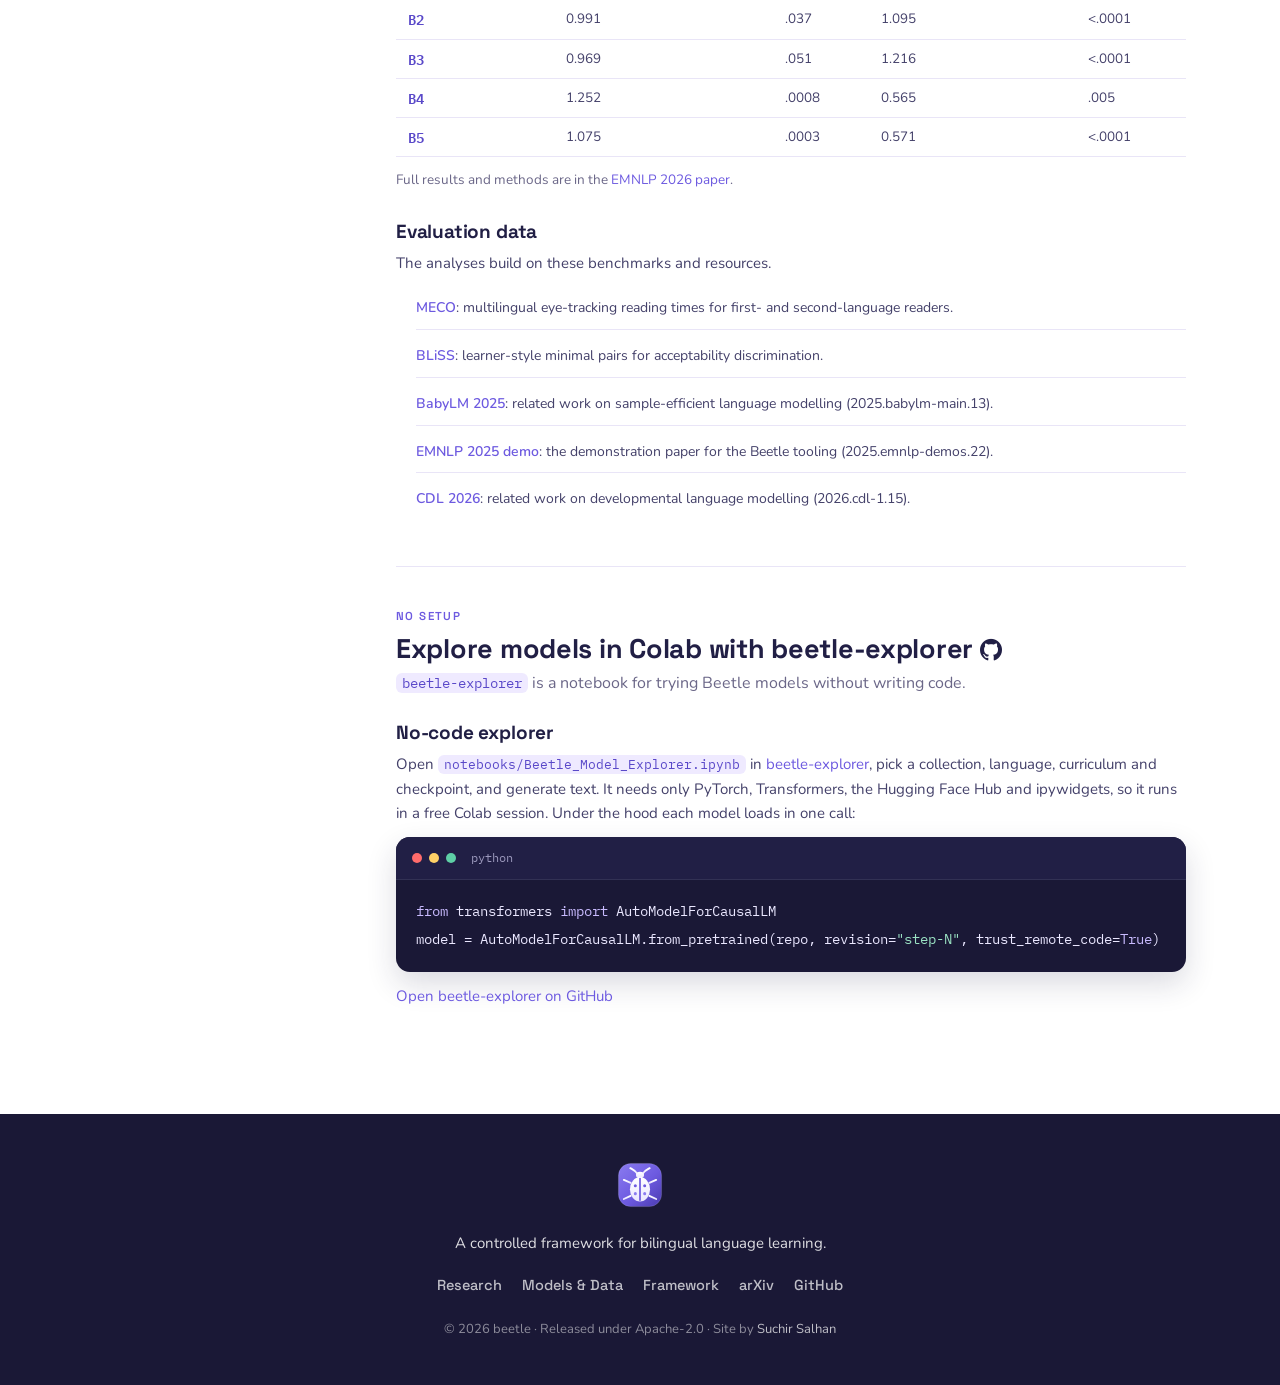
==== commit c1399fd2: "Docs: rewrite framework intro with module pitches and GitHub icon links; clickable repo names in gui" ====
--- a/docs.html
+++ b/docs.html
@@ -106,26 +106,31 @@
       <span class="eyebrow" style="color:var(--accent);font-family:var(--head-font);font-weight:600;letter-spacing:0.12em;text-transform:uppercase;font-size:12px;">Framework</span>
       <h1>The Beetle Framework</h1>
       <p class="fw-headline">Change how a model learns. Discover what changes.</p>
-      <p>What happens when a model learns two languages at once instead of one after the other? When does more training data help? How does tokenisation shape what a model learns? Beetle lets you design controlled experiments to answer these questions: change one factor of how a model is trained, hold the rest fixed, and compare the results.</p>
-      <p>Beetle is built as four small, independent libraries rather than one monolith. A monolith entangles data, training and evaluation, so you can never be sure which change caused a difference in behaviour. Splitting the pipeline into focused tools keeps every stage inspectable, swappable and forkable, and lets an experiment vary exactly one thing at a time.</p>
-      <p>Each library does one job well, reads in an afternoon, and is useful on its own. Use them together for the full controlled-pretraining loop, or take a single component into your own project. The guides below run each one from a small local example up to the real research configs.</p>
+      <p>What happens when a model learns two languages at once rather than one after the other? Does more training data help? How does tokenisation affect what a model learns?</p>
+      <p><strong>Beetle helps you investigate these questions through controlled experiments.</strong> Change how a model is trained, compare the results, and study how its behaviour develops.</p>
+      <p>The framework consists of four open-source tools. Use them together to run an experiment from raw text to evaluation, or use individual tools in your own projects.</p>
       <div class="fw-modules">
         <div class="fw-mod">
-          <h3><a href="#beetlelm">beetlelm</a> · train</h3>
-          <p>The PicoDecoder backbone and an architecture zoo (BGPT, MoE, state-space and more), modular BPE / Unigram / SuperBPE tokenisation with equal compression, the B1–B5 exposure curricula, fifteen continual-learning strategies, and checkpoints that save gradients and activations at every step. <a class="lk" href="https://github.com/beetlelm/beetlelm" target="_blank" rel="noopener">GitHub</a> · <a class="lk" href="#beetlelm">Guide</a></p>
+          <h3><a href="#beetlelm">beetlelm</a> · Train</h3>
+          <p>Train language models with different architectures, tokenisers and language-exposure strategies. Compare five curricula (B1–B5) to investigate how the order and timing of language learning affect the result. <a class="lk" href="https://github.com/beetlelm/beetlelm" target="_blank" rel="noopener"><i class="bi bi-github"></i> GitHub</a> · <a class="lk" href="#beetlelm">Guide</a></p>
         </div>
         <div class="fw-mod">
-          <h3><a href="#beetle-data">beetle-data</a> · prepare</h3>
-          <p>Turn raw text into training-ready shards: build a corpus, train an equal-compression tokeniser, decontaminate against the benchmarks, and pretokenise into Arrow or Parquet. The same pipeline that produced the released data. <a class="lk" href="https://github.com/beetlelm/beetle-data" target="_blank" rel="noopener">GitHub</a> · <a class="lk" href="#beetle-data">Guide</a></p>
+          <h3><a href="#beetle-data">beetle-data</a> · Prepare</h3>
+          <p>Turn raw text into training data. Build corpora, train tokenisers, remove benchmark overlap and prepare data for model training, using the same pipeline as the released models. <a class="lk" href="https://github.com/beetlelm/beetle-data" target="_blank" rel="noopener"><i class="bi bi-github"></i> GitHub</a> · <a class="lk" href="#beetle-data">Guide</a></p>
         </div>
         <div class="fw-mod">
-          <h3><a href="#beetle-analyze">beetle-analyze</a> · evaluate</h3>
-          <p>Score what a model learned: BLiMP minimal pairs, MECO reading-time alignment, BLiSS learner grammaticality, FLORES-200 NLL, and cross-lingual priming. One command reproduces the paper's results. <a class="lk" href="https://github.com/beetlelm/beetle-analyze" target="_blank" rel="noopener">GitHub</a> · <a class="lk" href="#beetle-analyze">Guide</a></p>
+          <h3><a href="#beetle-analyze">beetle-analyze</a> · Evaluate</h3>
+          <p>Measure what models learn. Evaluate grammatical knowledge, multilingual performance and alignment with human reading times, or investigate how internal representations change during training. <a class="lk" href="https://github.com/beetlelm/beetle-analyze" target="_blank" rel="noopener"><i class="bi bi-github"></i> GitHub</a> · <a class="lk" href="#beetle-analyze">Guide</a></p>
         </div>
         <div class="fw-mod">
-          <h3><a href="#beetle-explorer">beetle-explorer</a> · explore</h3>
-          <p>Try any released checkpoint in Colab with no code: pick a collection, language, curriculum and training step, then generate text. The non-technical way in. <a class="lk" href="https://github.com/beetlelm/beetle-explorer" target="_blank" rel="noopener">GitHub</a> · <a class="lk" href="#beetle-explorer">Guide</a></p>
+          <h3><a href="#beetle-explorer">beetle-explorer</a> · Explore</h3>
+          <p>Try released models in Google Colab without writing code. Choose a language, training strategy and checkpoint, then generate text and compare how models behave. <a class="lk" href="https://github.com/beetlelm/beetle-explorer" target="_blank" rel="noopener"><i class="bi bi-github"></i> GitHub</a> · <a class="lk" href="#beetle-explorer">Guide</a></p>
         </div>
+      </div>
+      <div class="cta-row" style="display:flex;gap:12px;flex-wrap:wrap;margin-top:24px;">
+        <a class="btn btn-primary" href="#beetlelm">Read the guides</a>
+        <a class="btn btn-outline" href="models.html">Explore the models</a>
+        <a class="btn btn-ghost" href="https://arxiv.org/abs/2609.22633" target="_blank" rel="noopener">Read the research paper</a>
       </div>
     </div>
   </section>
@@ -175,7 +180,7 @@
       <!-- ===================== beetlelm ===================== -->
       <div class="g-guide">
         <span class="g-eyebrow">Guide 1</span>
-        <h2 class="g-title">Training models with beetlelm</h2>
+        <h2 class="g-title">Training models with <a href="https://github.com/beetlelm/beetlelm" target="_blank" rel="noopener" style="color:inherit;">beetlelm <i class="bi bi-github" style="font-size:0.82em;"></i></a></h2>
         <p class="g-lede"><span class="ic">beetlelm</span> trains small language models and keeps the whole training history, so you can study how a model learns, not just how it ends up.</p>
 
         <section class="g-sec" id="beetlelm" data-spy>
@@ -282,10 +287,6 @@
               <tr><td>24B</td><td>24,000,000,000</td><td>91,552</td><td>512</td></tr>
             </tbody>
           </table>
-          <div class="callout">
-            <h4>A note on the 24B and 2B collections</h4>
-            <p>An effective-batch bug meant some early runs consumed a fraction of their intended tokens. Only <strong>Beetle-FineWeb-24B-4</strong> and <strong>Beetle-FineWeb-24B-5</strong> completed the full 91,552-step, 24B-token budget. Earlier "24B" collections reached about 3B tokens, and the earlier "2B" collection about 300M. Use the two final collections for full-scale work. The <a href="models.html">models page</a> explains which repository is which.</p>
-          </div>
         </section>
 
         <section class="g-sec" id="beetlelm-curricula" data-spy>
@@ -342,7 +343,7 @@
       <!-- ===================== beetle-data ===================== -->
       <div class="g-guide">
         <span class="g-eyebrow">Guide 2</span>
-        <h2 class="g-title">Preparing data with beetle-data</h2>
+        <h2 class="g-title">Preparing data with <a href="https://github.com/beetlelm/beetle-data" target="_blank" rel="noopener" style="color:inherit;">beetle-data <i class="bi bi-github" style="font-size:0.82em;"></i></a></h2>
         <p class="g-lede"><span class="ic">beetle-data</span> turns raw text into training-ready shards: build a corpus, train a tokeniser, pretokenise, report stats.</p>
 
         <section class="g-sec" id="beetle-data" data-spy>
@@ -407,7 +408,7 @@
       <!-- ===================== beetle-analyze ===================== -->
       <div class="g-guide">
         <span class="g-eyebrow">Guide 3</span>
-        <h2 class="g-title">Analysing models with beetle-analyze</h2>
+        <h2 class="g-title">Analysing models with <a href="https://github.com/beetlelm/beetle-analyze" target="_blank" rel="noopener" style="color:inherit;">beetle-analyze <i class="bi bi-github" style="font-size:0.82em;"></i></a></h2>
         <p class="g-lede"><span class="ic">beetle-analyze</span> reads evaluation output and reports minimal-pair accuracy, with a research suite for deeper study.</p>
 
         <section class="g-sec" id="beetle-analyze" data-spy>
@@ -513,7 +514,7 @@
       <!-- ===================== beetle-explorer ===================== -->
       <div class="g-guide">
         <span class="g-eyebrow">No setup</span>
-        <h2 class="g-title">Explore models in Colab</h2>
+        <h2 class="g-title">Explore models in Colab with <a href="https://github.com/beetlelm/beetle-explorer" target="_blank" rel="noopener" style="color:inherit;">beetle-explorer <i class="bi bi-github" style="font-size:0.82em;"></i></a></h2>
         <p class="g-lede"><span class="ic">beetle-explorer</span> is a notebook for trying Beetle models without writing code.</p>
 
         <section class="g-sec" id="beetle-explorer" data-spy>
@@ -523,10 +524,6 @@
             <div class="code-head"><span class="dot r"></span><span class="dot y"></span><span class="dot g"></span><span class="t">python</span></div>
 <pre><code><span class="c-kw">from</span> transformers <span class="c-kw">import</span> AutoModelForCausalLM
 model = AutoModelForCausalLM.from_pretrained(repo, revision=<span class="c-str">"step-N"</span>, trust_remote_code=<span class="c-kw">True</span>)</code></pre>
-          </div>
-          <div class="callout">
-            <h4>Which collection to pick</h4>
-            <p>Only <strong>Beetle-FineWeb-24B-4</strong> and <strong>Beetle-FineWeb-24B-5</strong> reached the full 24B-token budget. Earlier collections labelled "24B" reached only about 3B tokens, and the earlier "2B" collection about 300M, because of a token-budget bug. Default to the <span class="ic">-24B-4</span> and <span class="ic">-24B-5</span> collections. The <a href="models.html">models page</a> has the full explanation.</p>
           </div>
           <p><a href="https://github.com/beetlelm/beetle-explorer" target="_blank" rel="noopener">Open beetle-explorer on GitHub</a></p>
         </section>
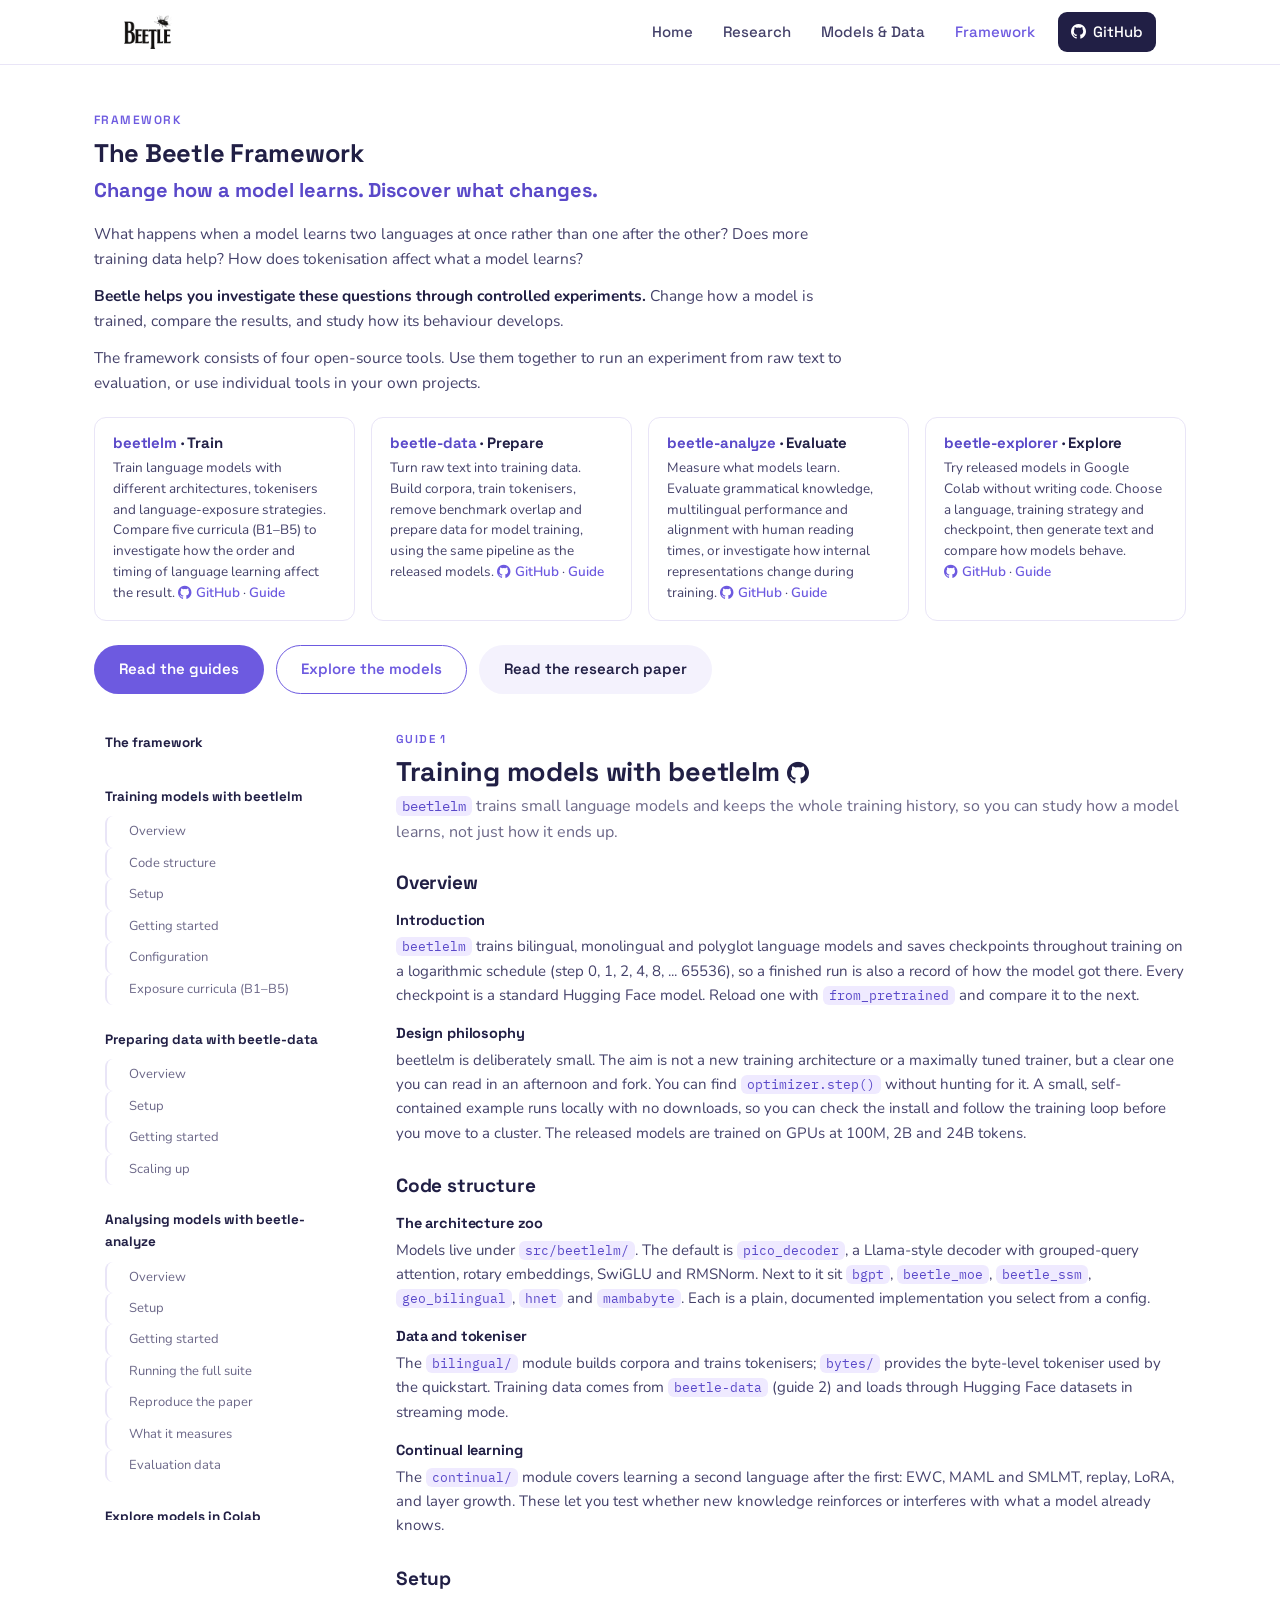
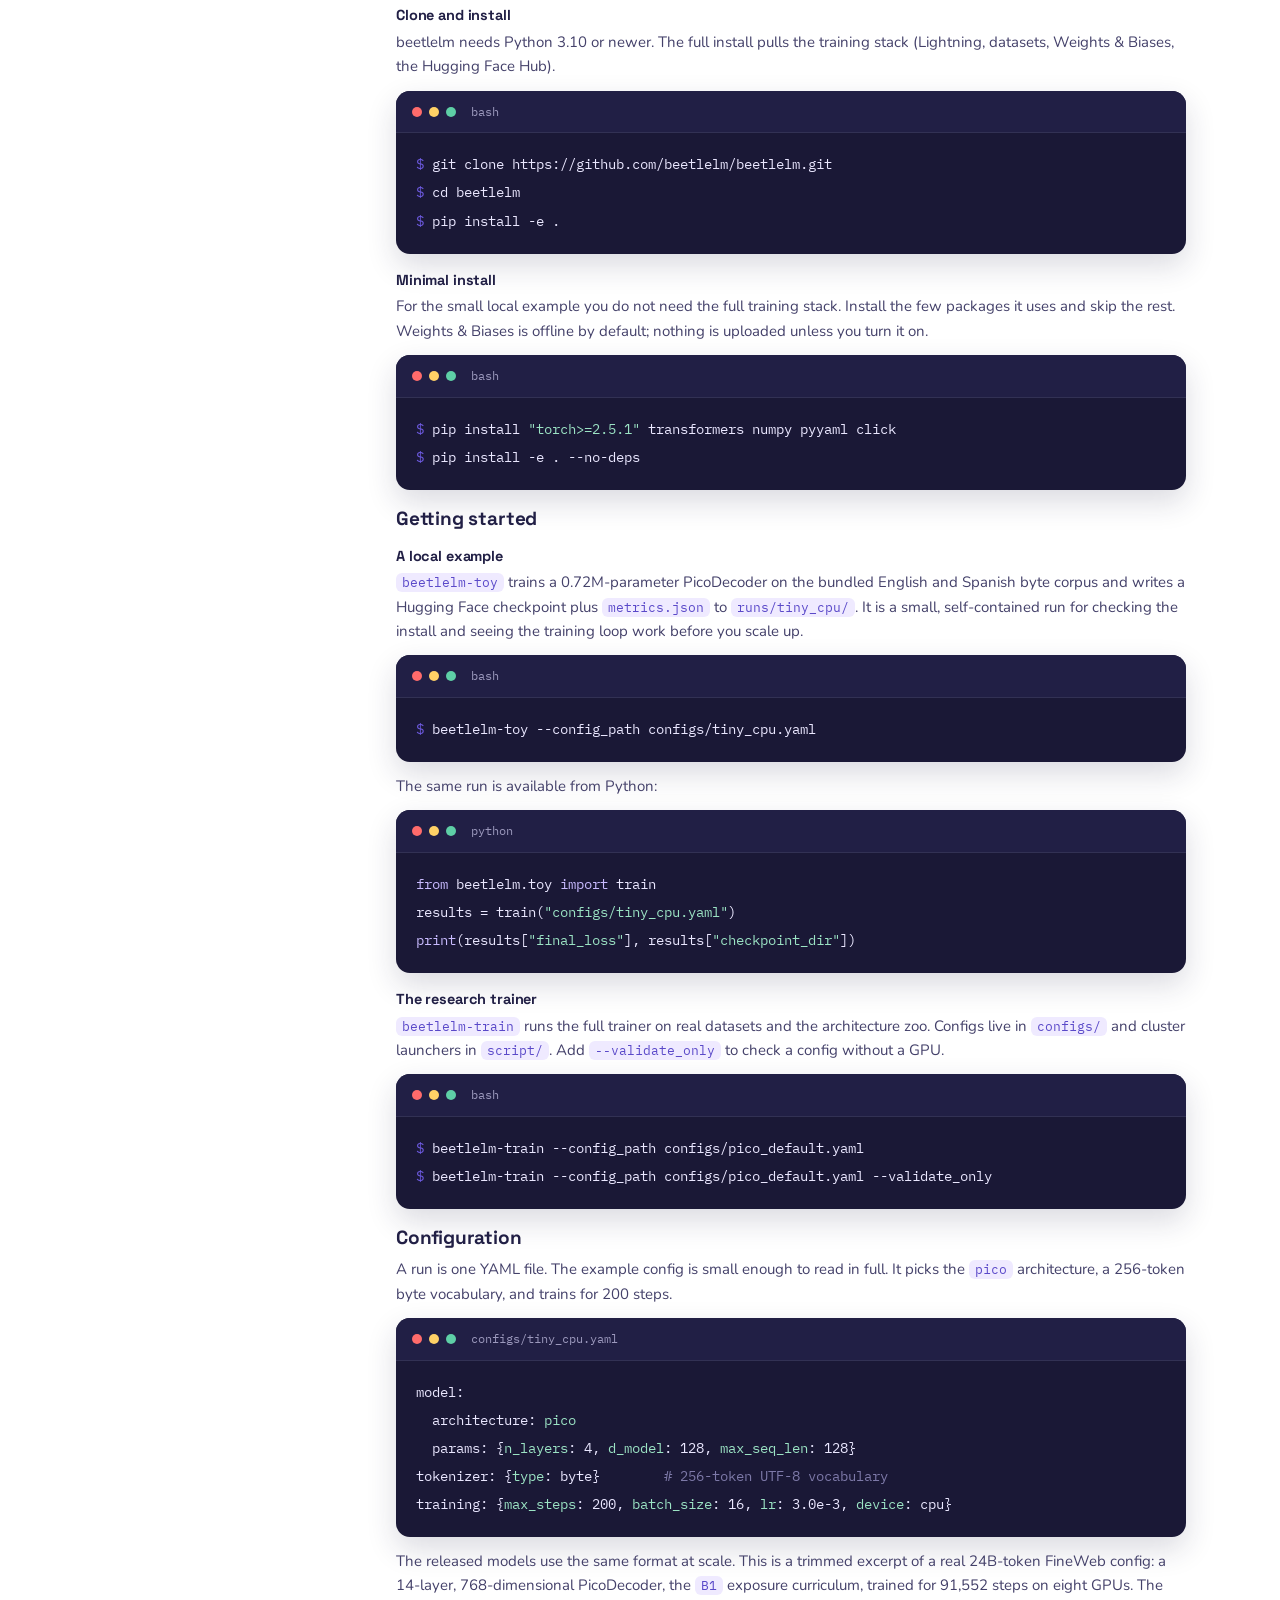
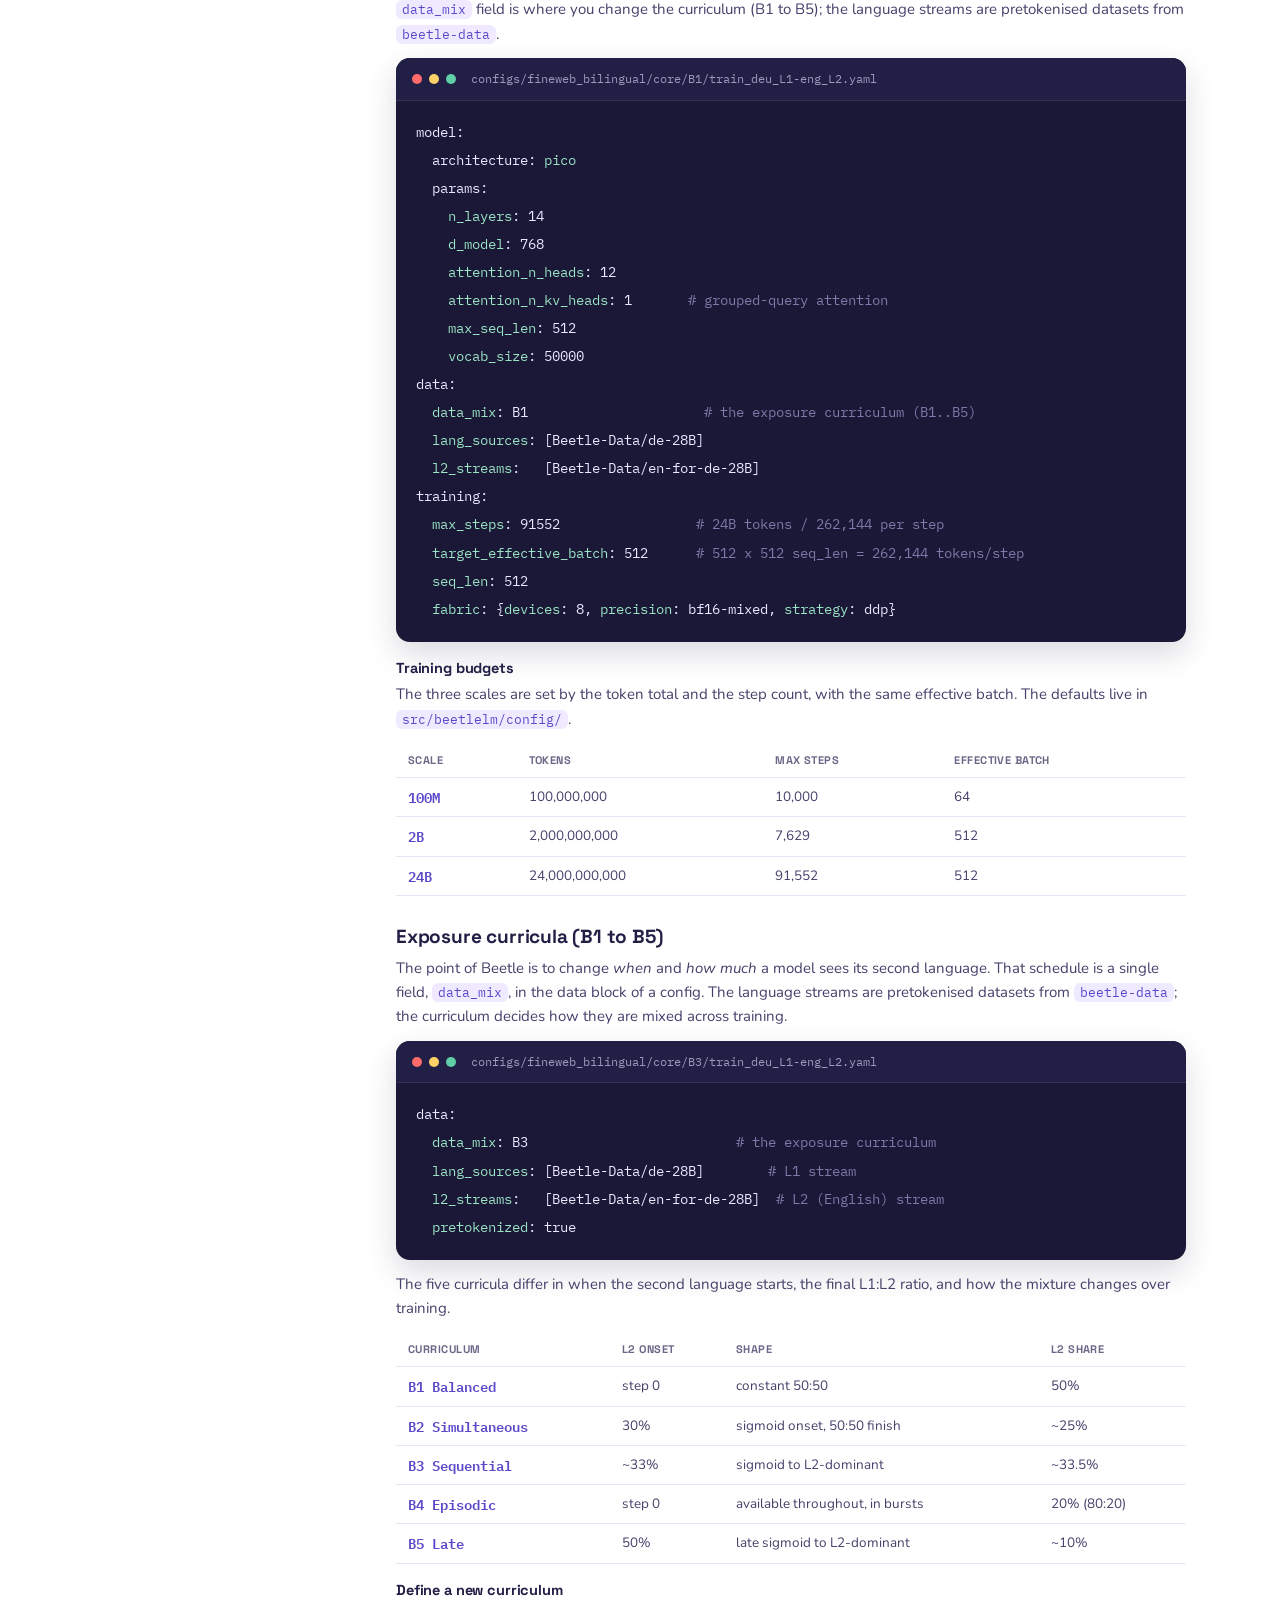
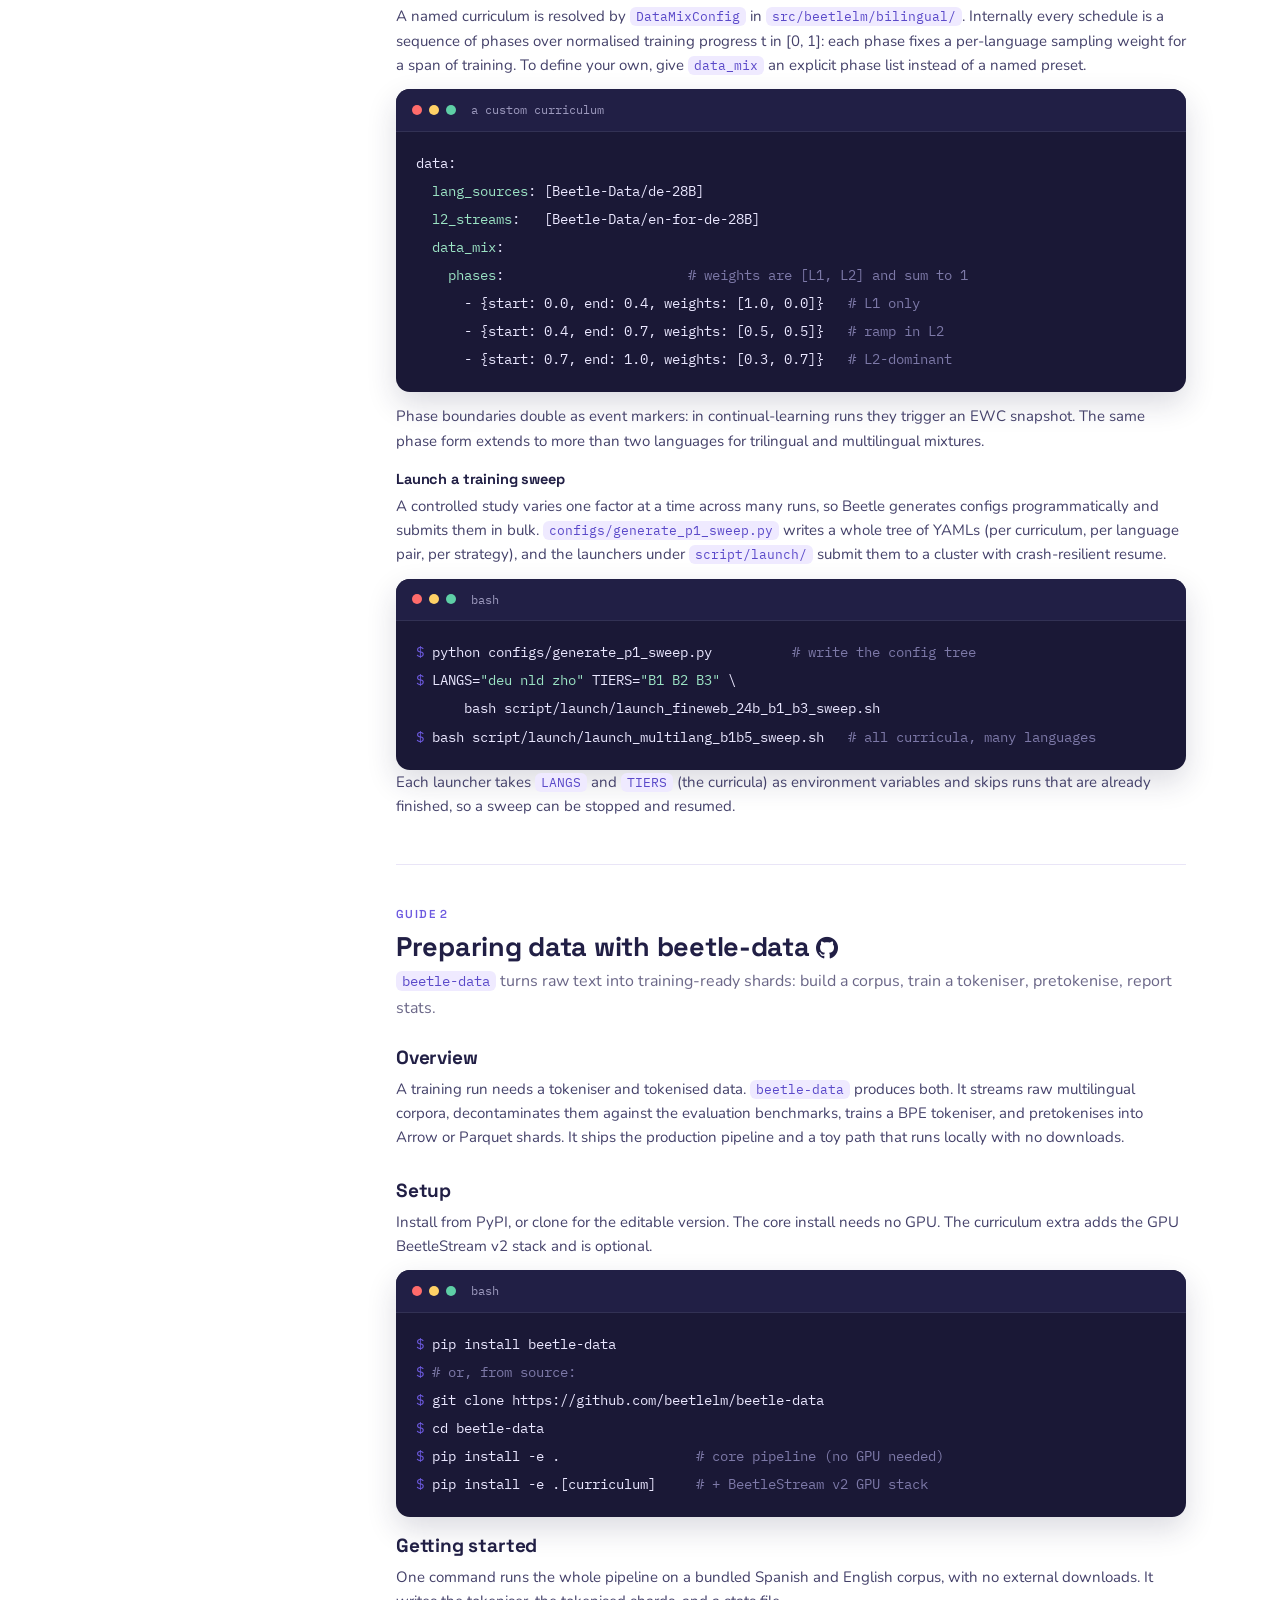
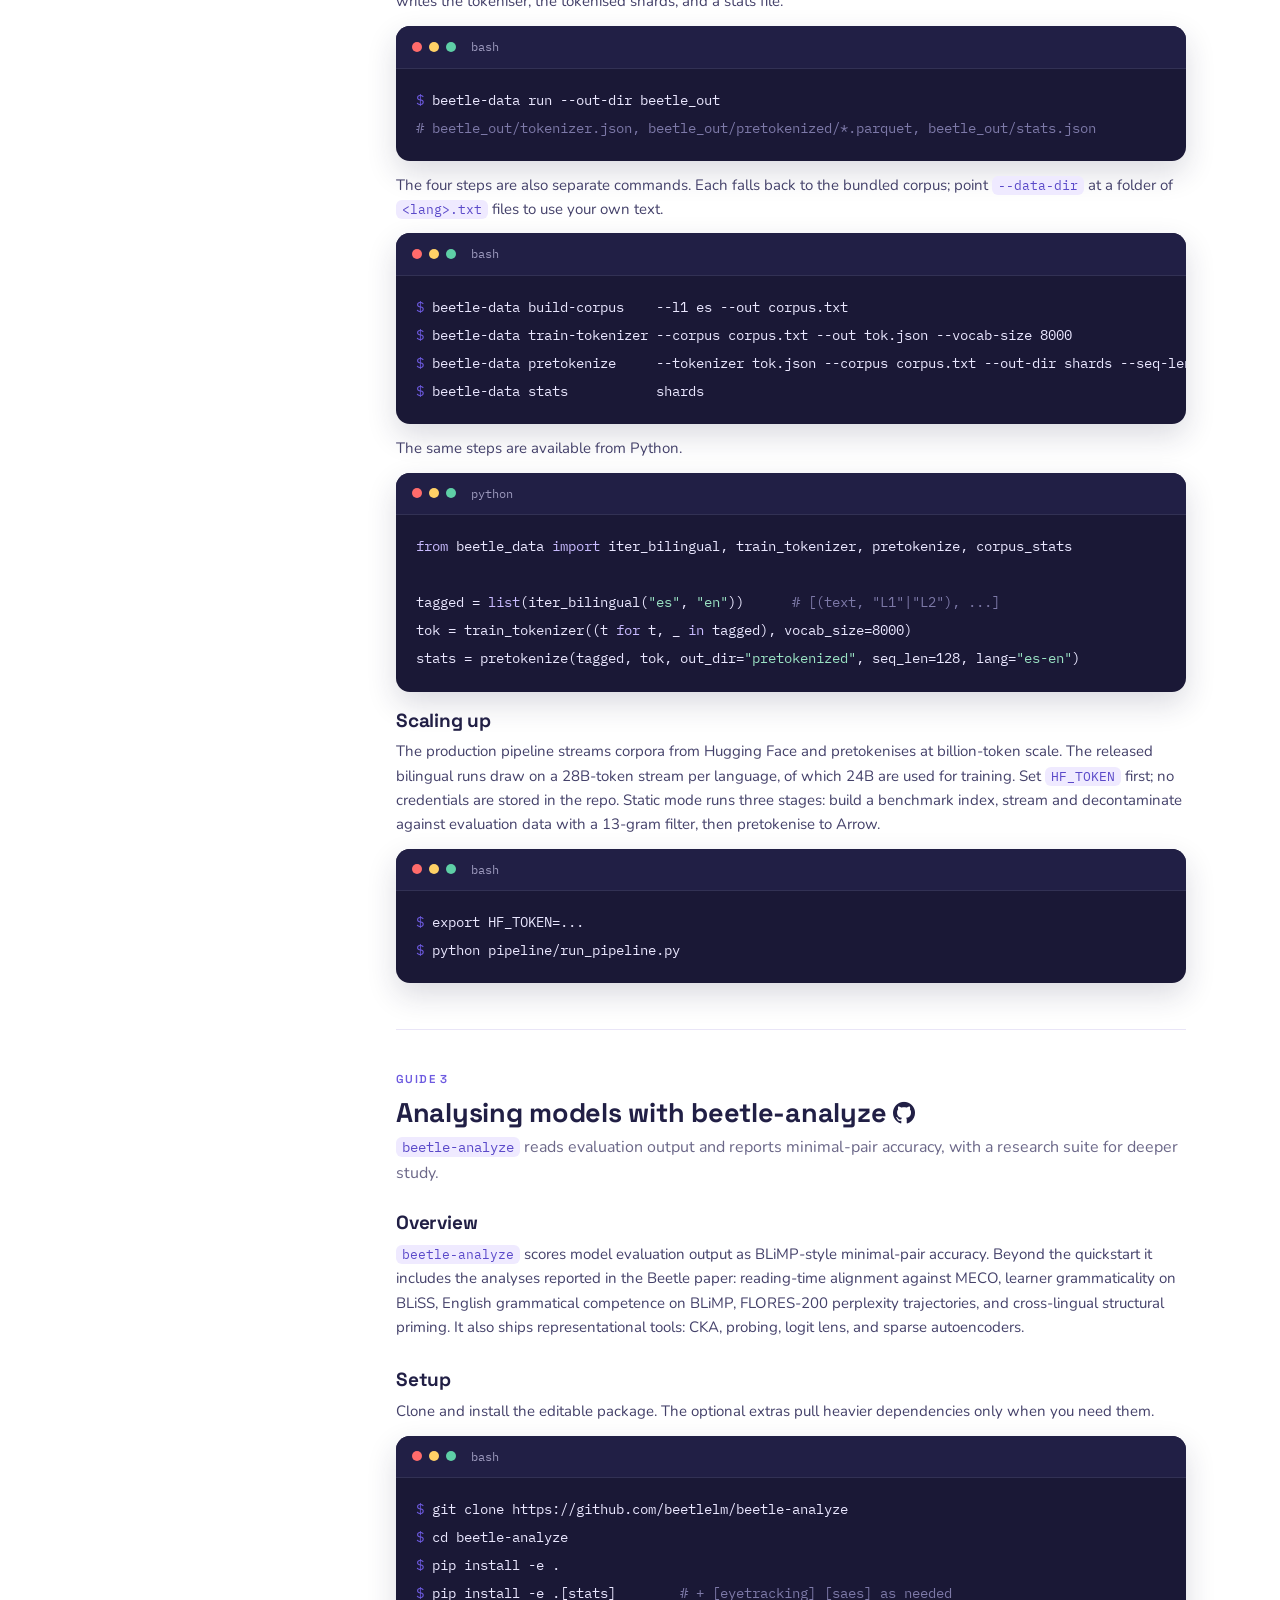
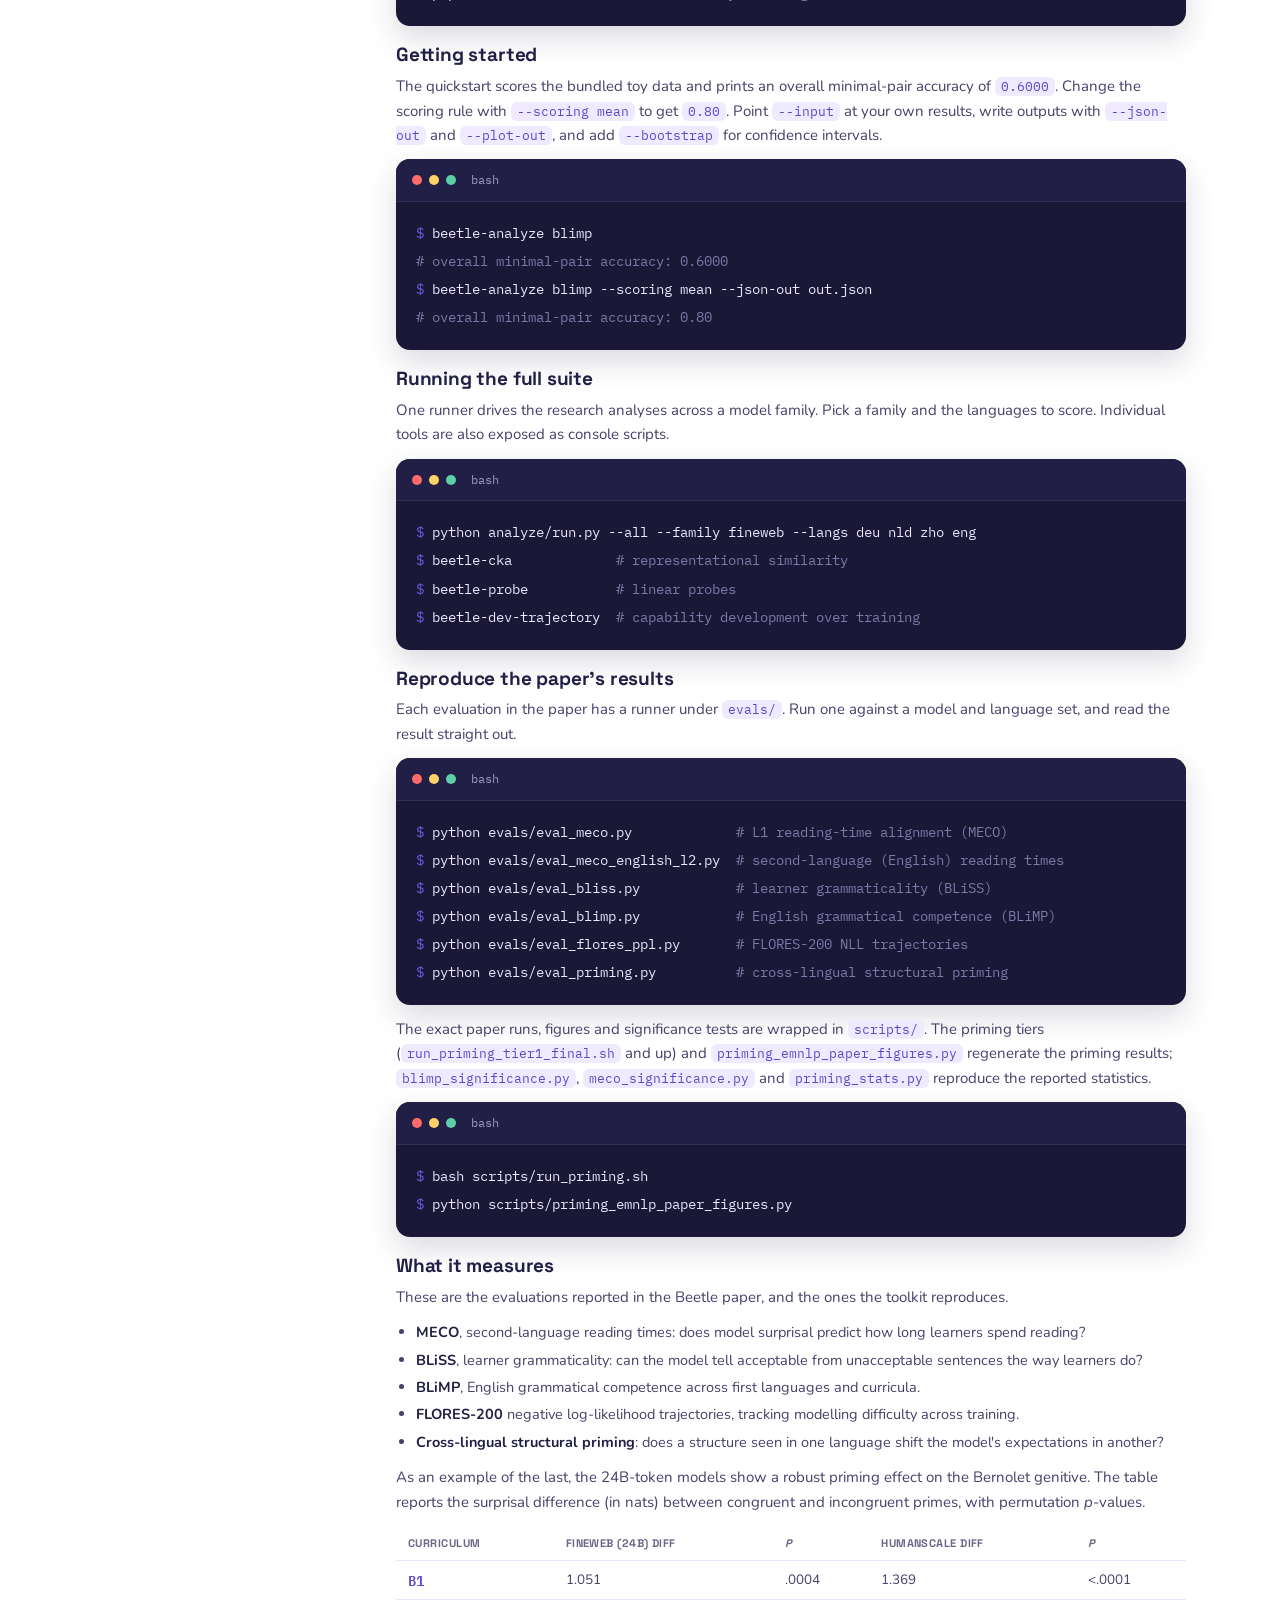
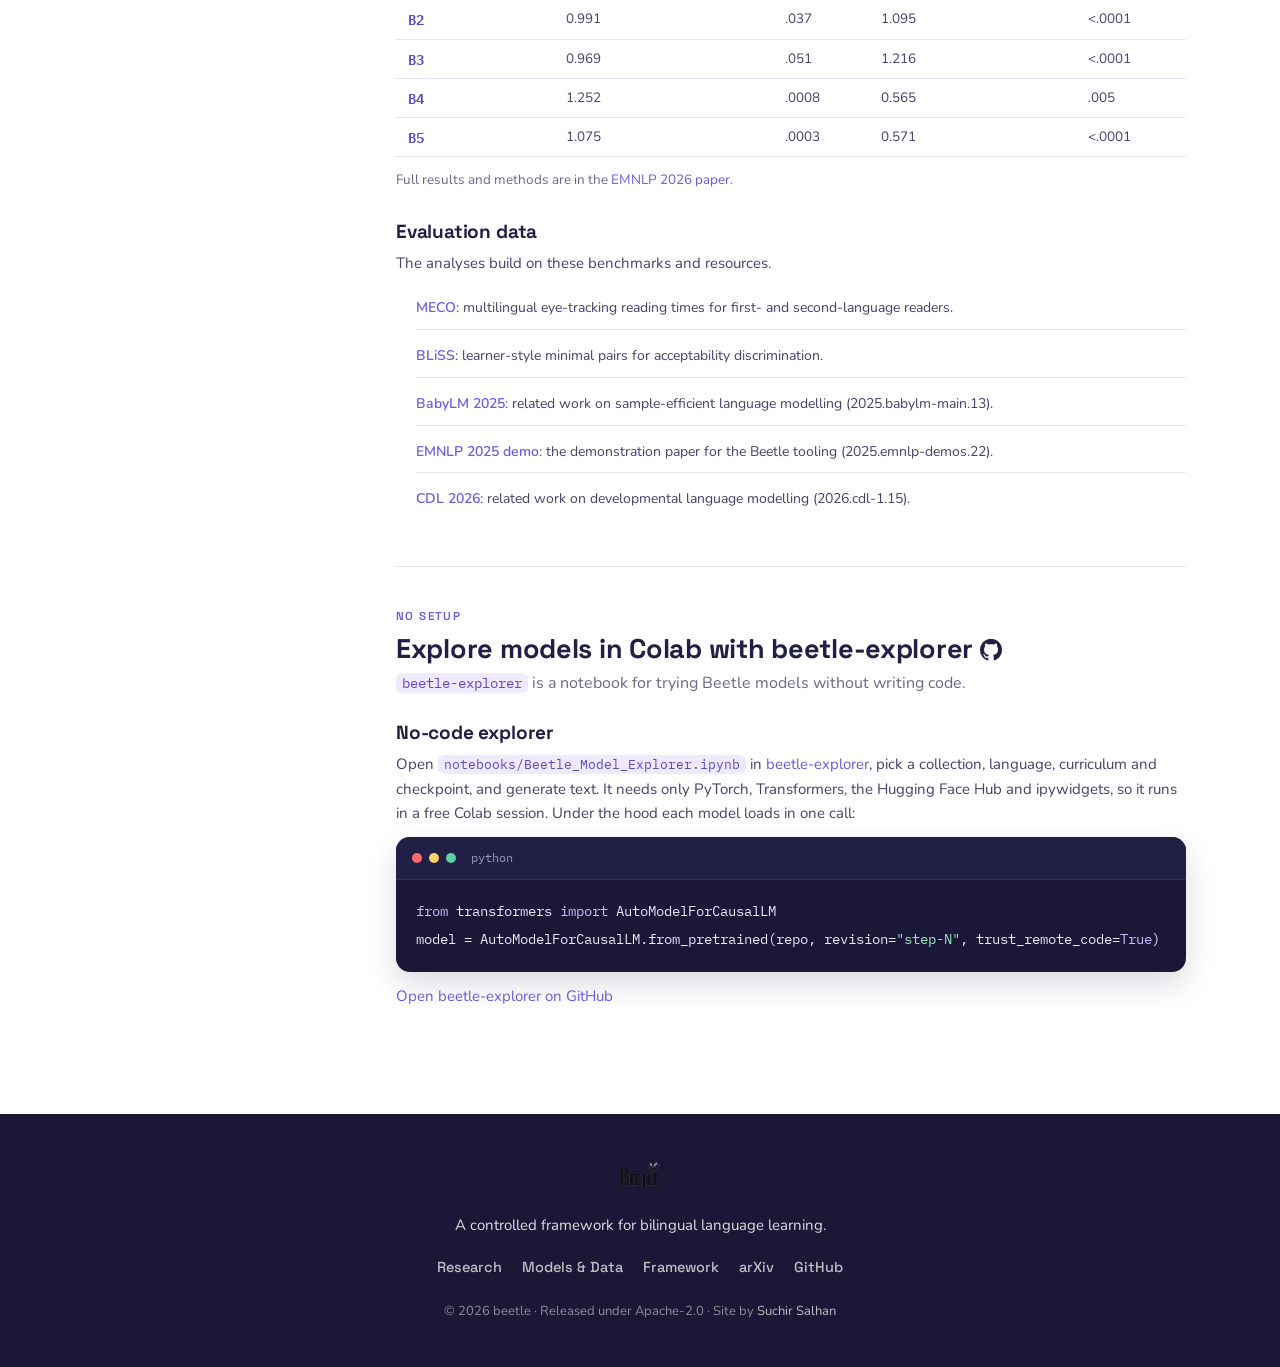
==== commit 11d4cc57: "BeetlewBug wordmark as site logo; index links only the ACL Anthology paper; models page restyled wit" ====
--- a/docs.html
+++ b/docs.html
@@ -89,7 +89,7 @@
 
   <header class="site-header">
     <div class="wrap">
-      <a class="brand" href="index.html"><img src="assets/img/logo.svg" alt="beetle logo"><span>beetle</span></a>
+      <a class="brand" href="index.html"><img src="assets/img/brand/beetlewbug.png" alt="Beetle" width="520" height="368" style="height:34px;width:auto;"></a>
       <button class="nav-toggle" aria-label="Menu"><i class="bi bi-list"></i></button>
       <nav class="nav">
         <a href="index.html">Home</a>
@@ -534,7 +534,7 @@
 
   <footer class="site-footer">
     <div class="wrap">
-      <a href="https://github.com/beetlelm" target="_blank" rel="noopener"><img src="assets/img/logo.svg" alt="beetle"></a>
+      <a href="https://github.com/beetlelm" target="_blank" rel="noopener"><img src="assets/img/brand/beetlewbug.png" alt="Beetle on GitHub" width="520" height="368" style="height:28px;width:auto;"></a>
       <p class="f-tag">A controlled framework for bilingual language learning.</p>
       <nav class="f-nav">
         <a href="research.html">Research</a>
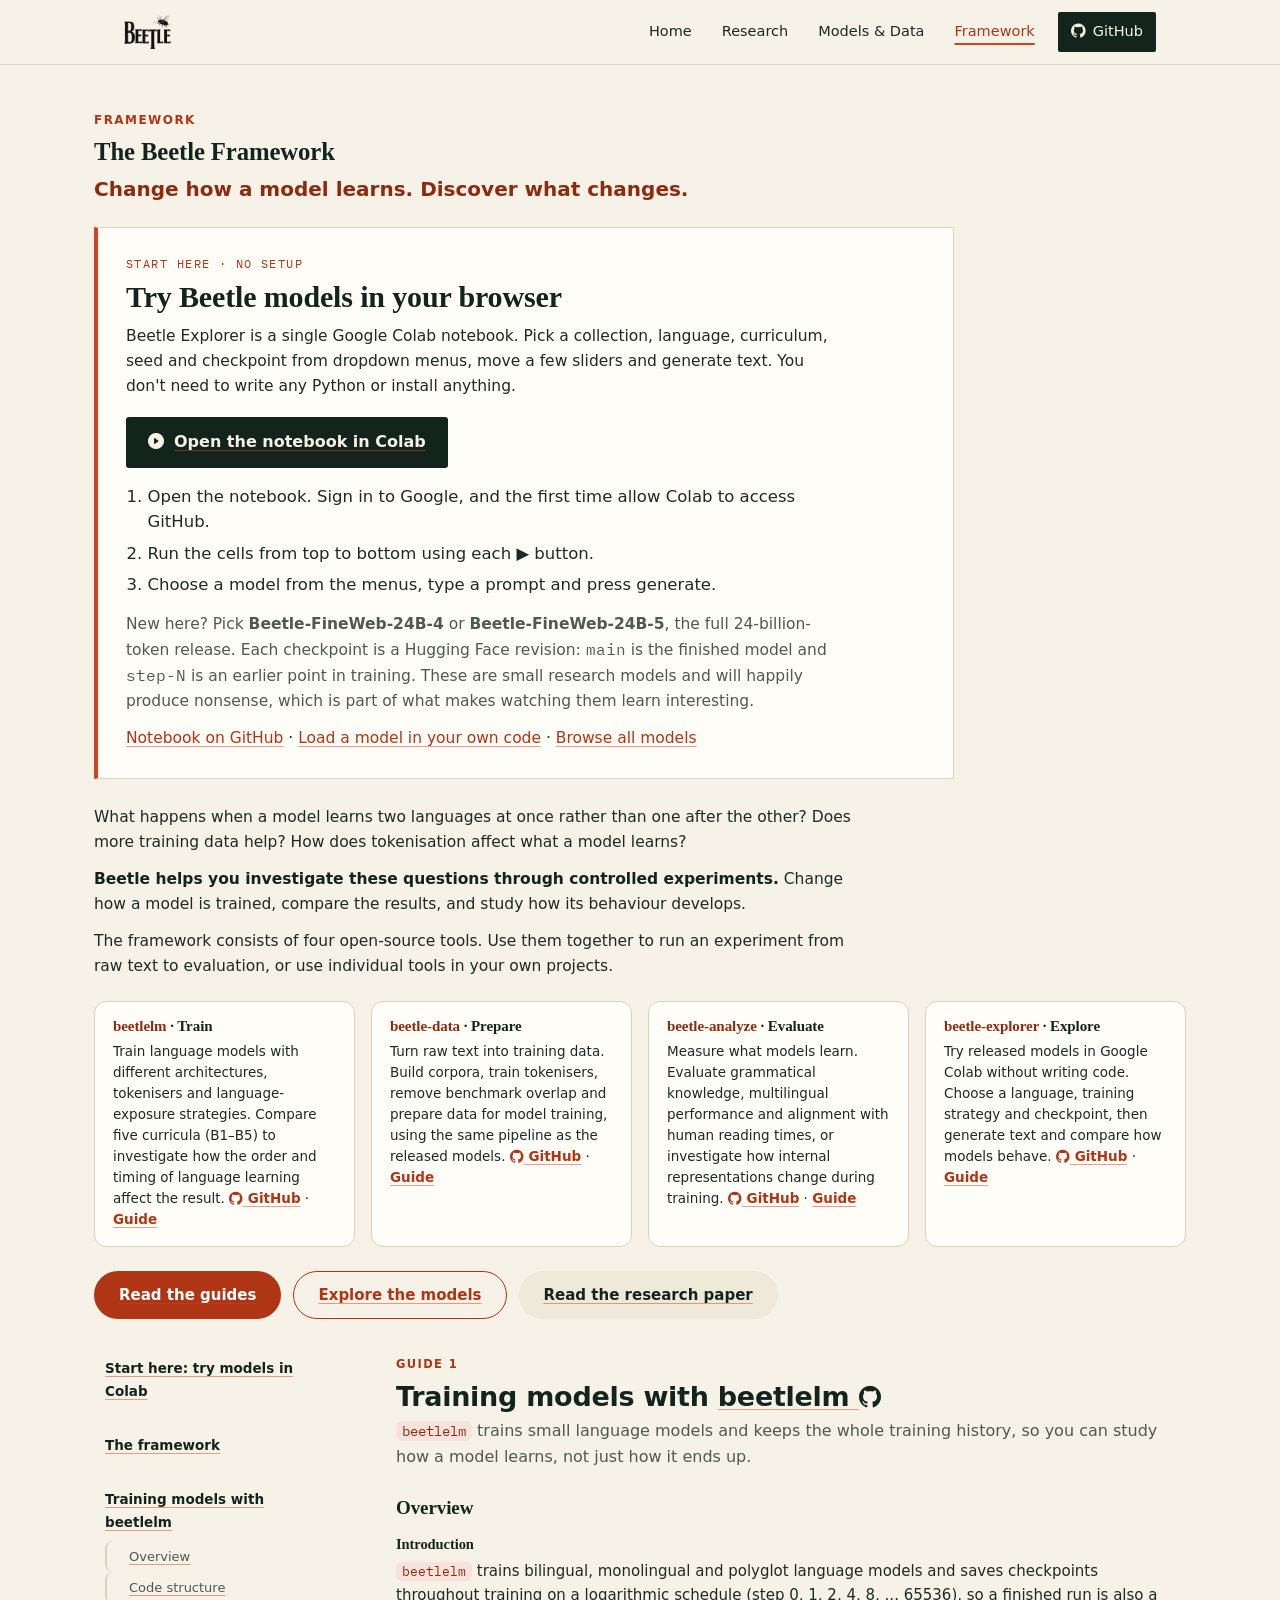
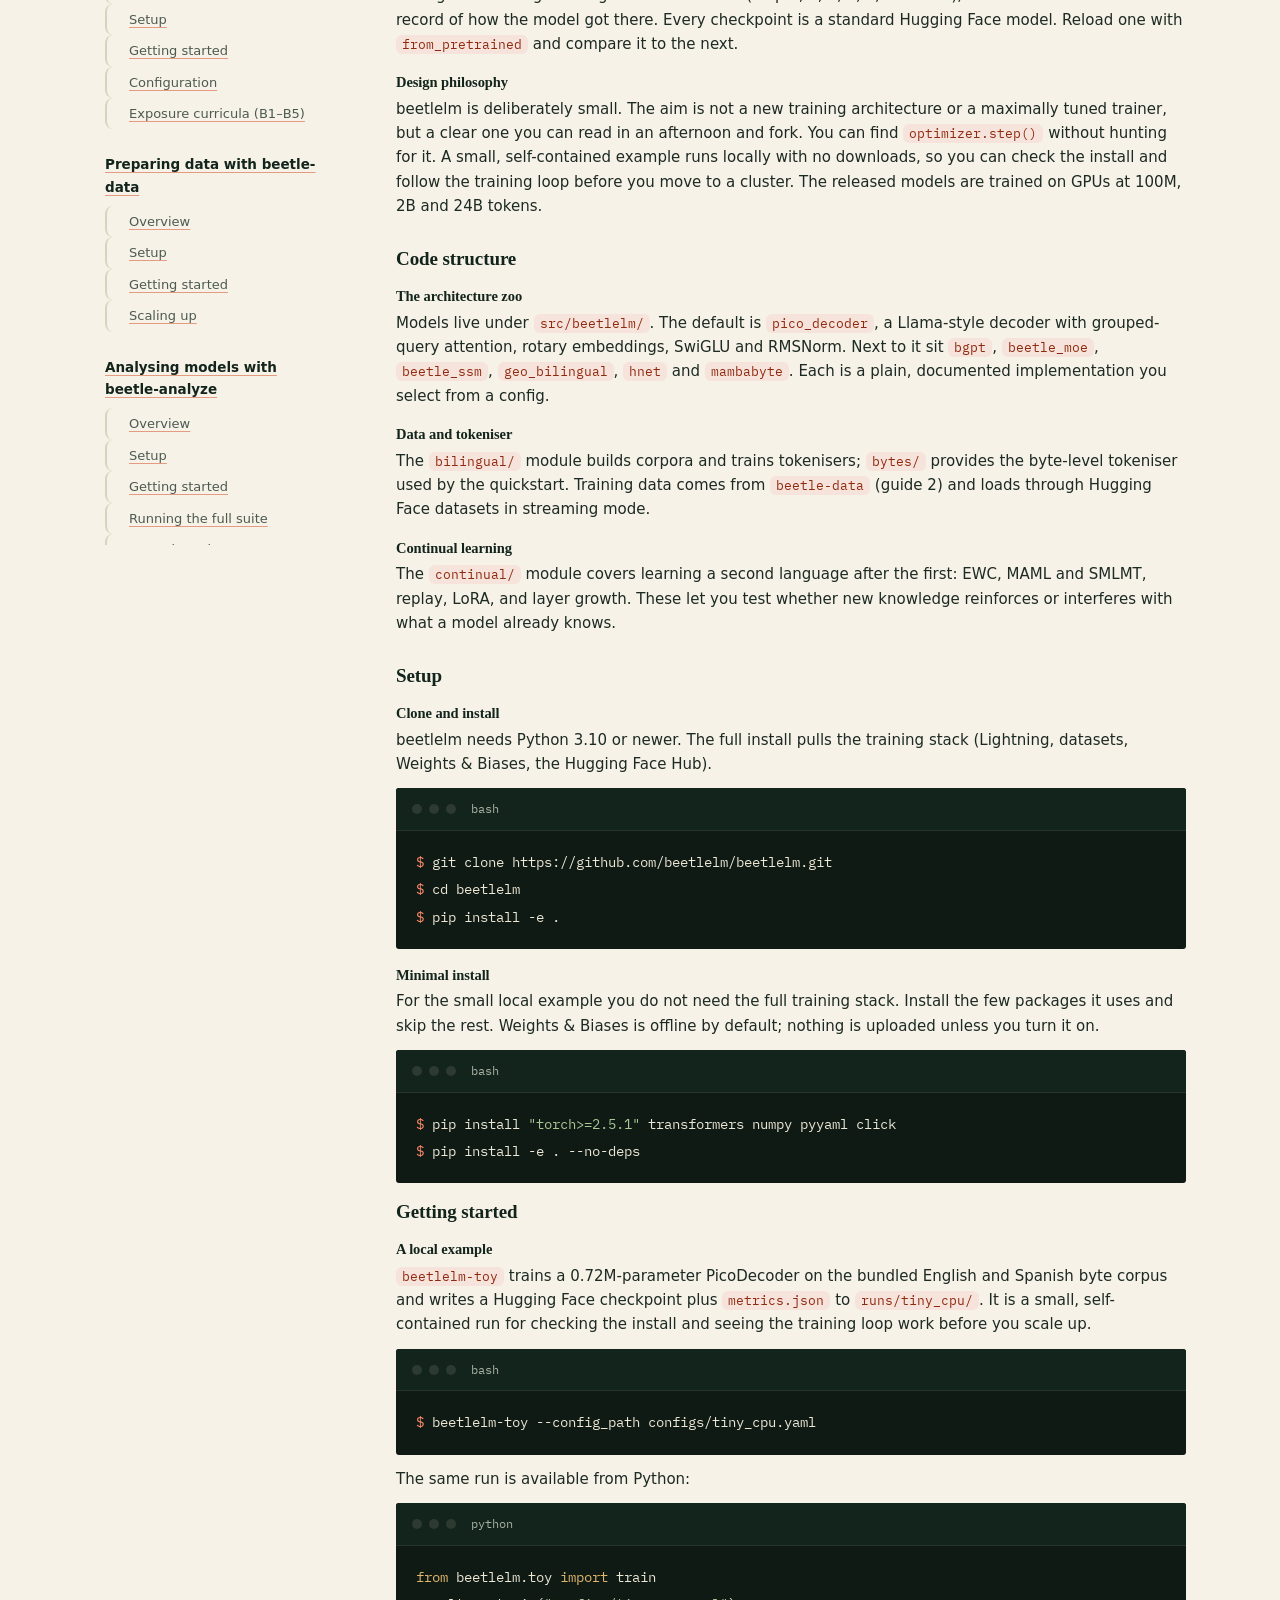
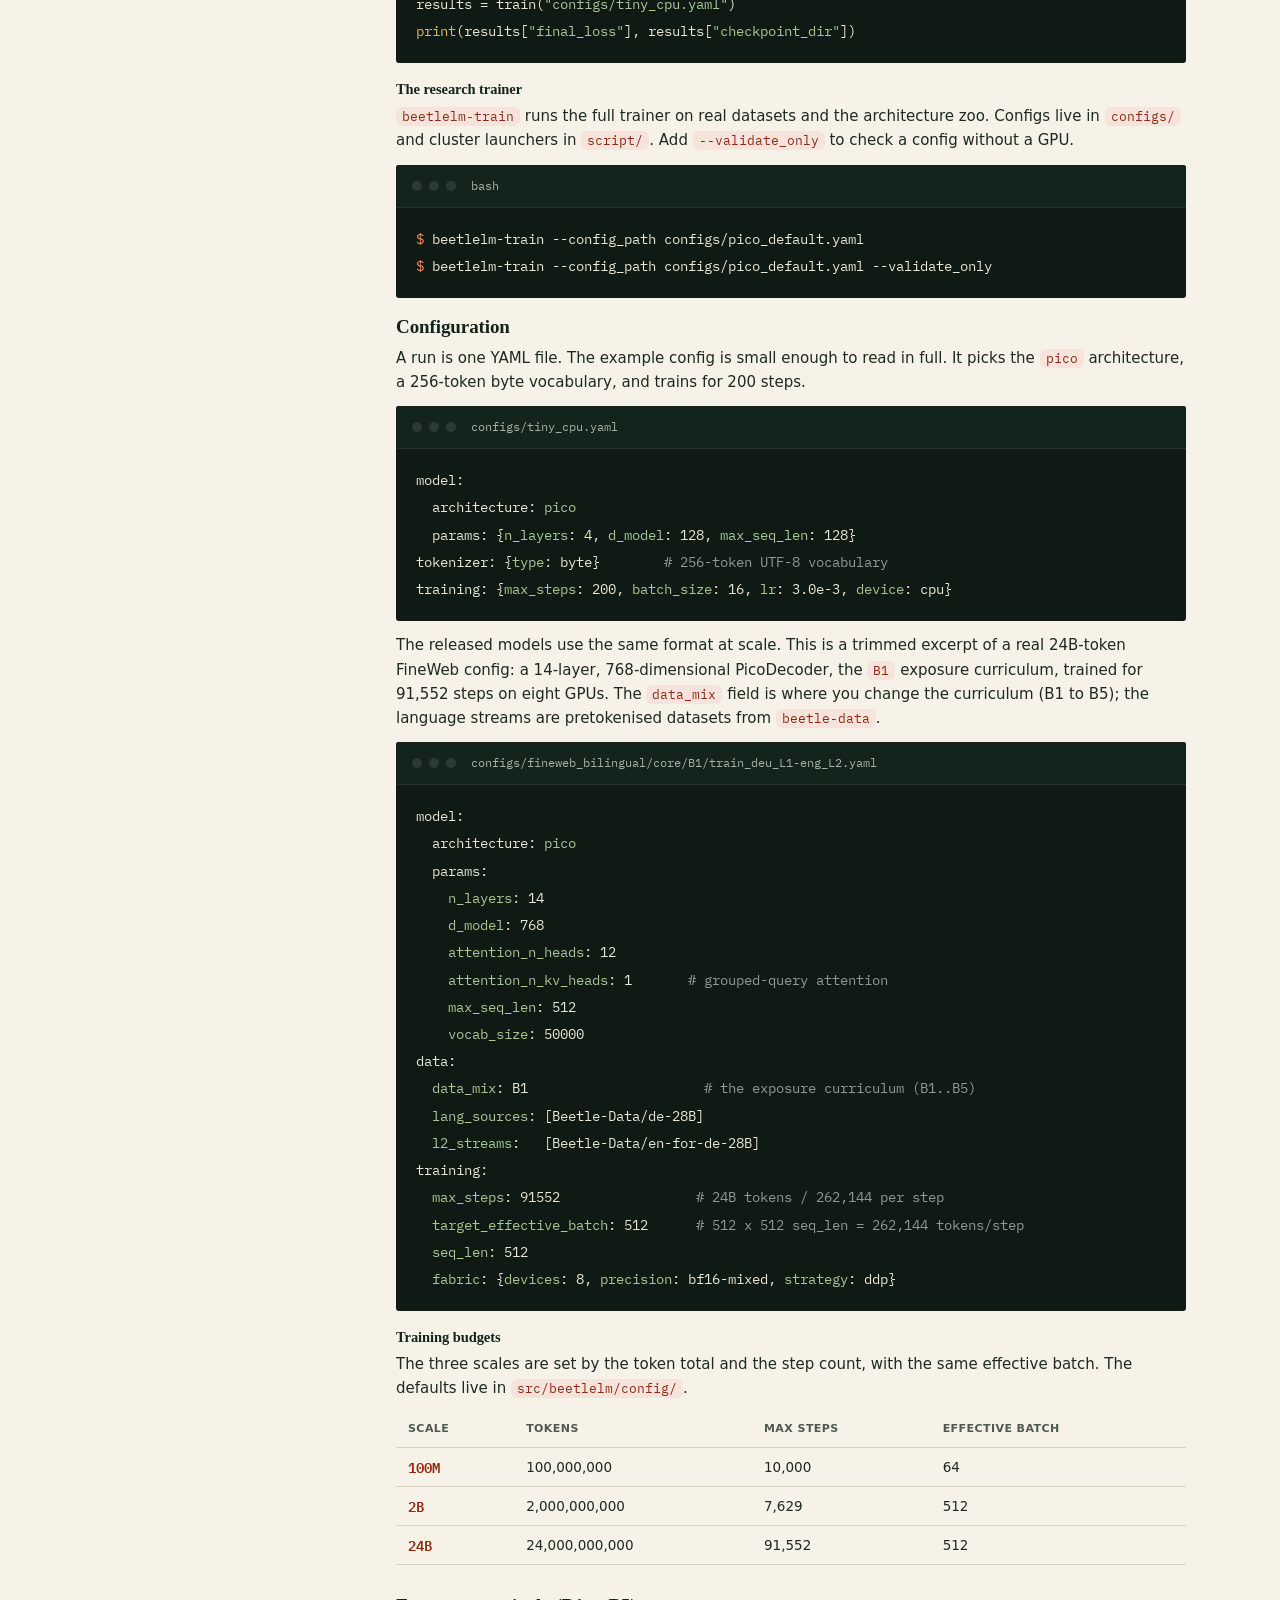
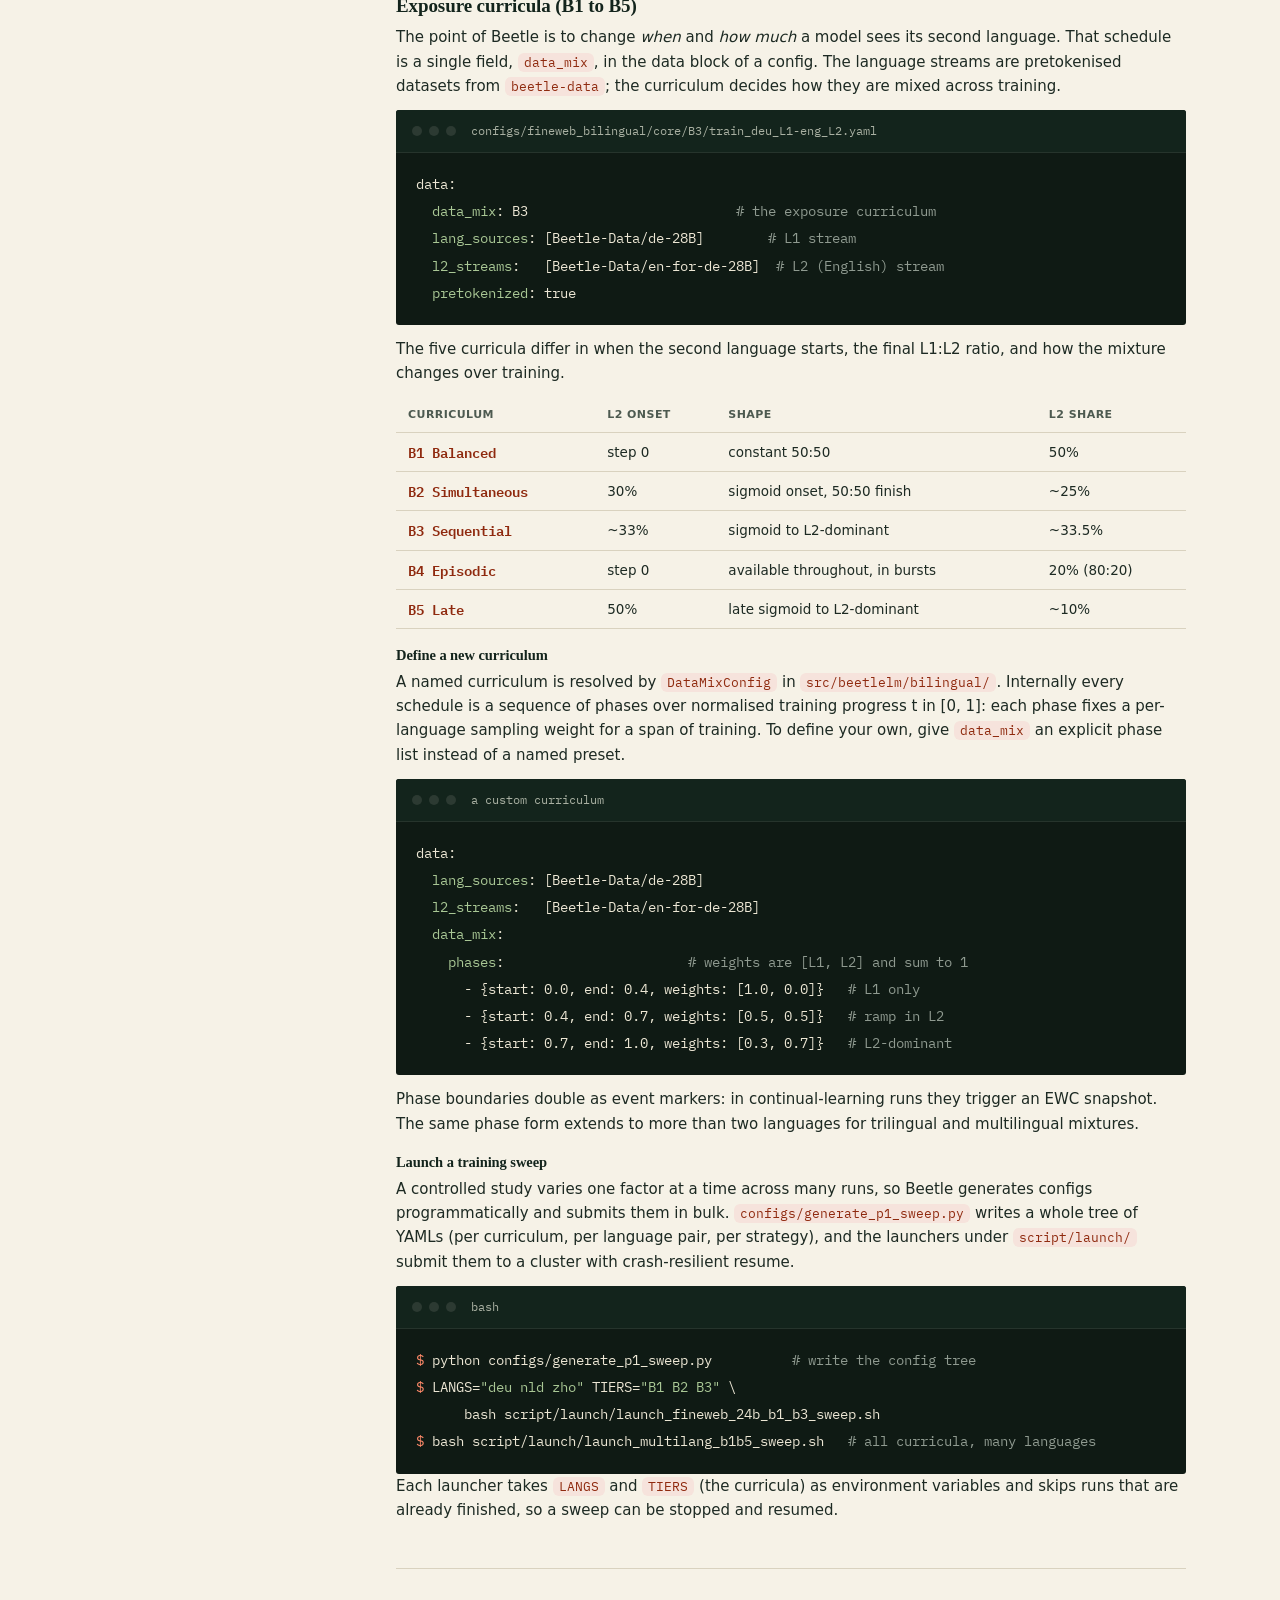
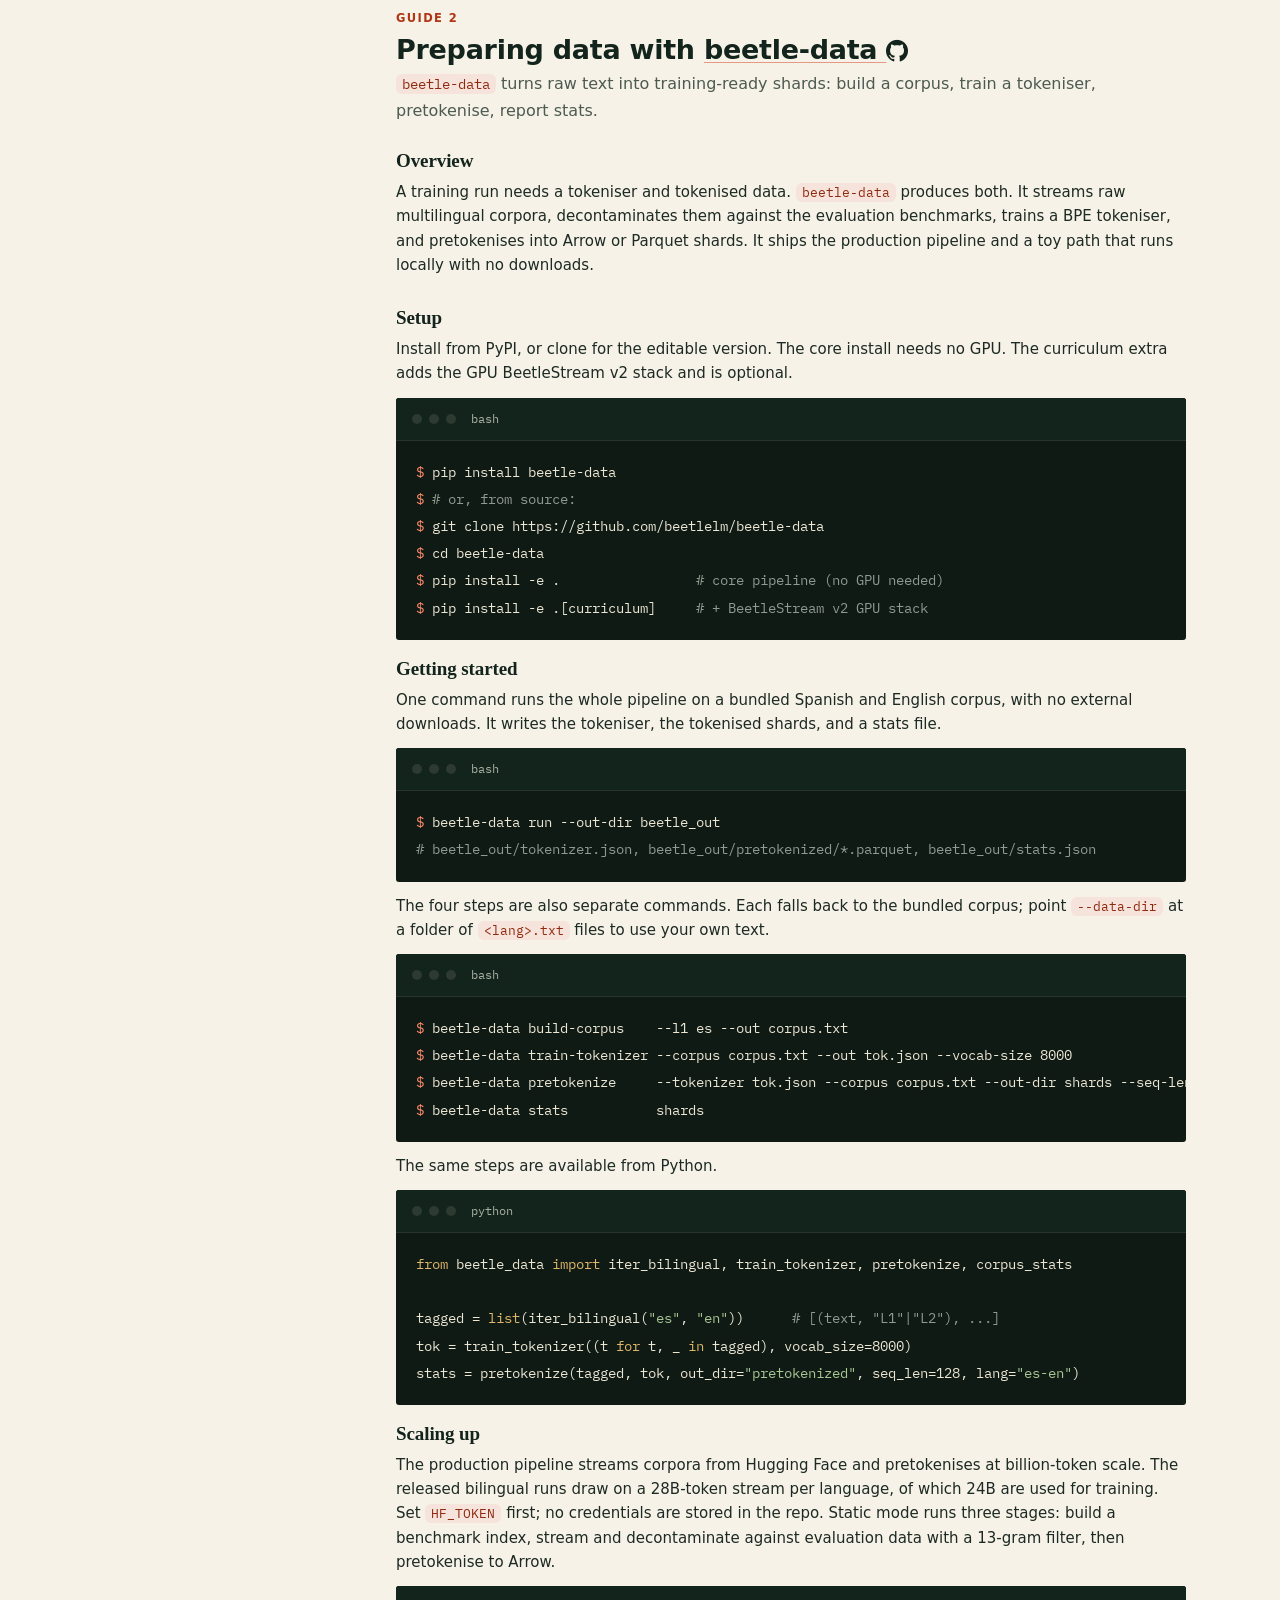
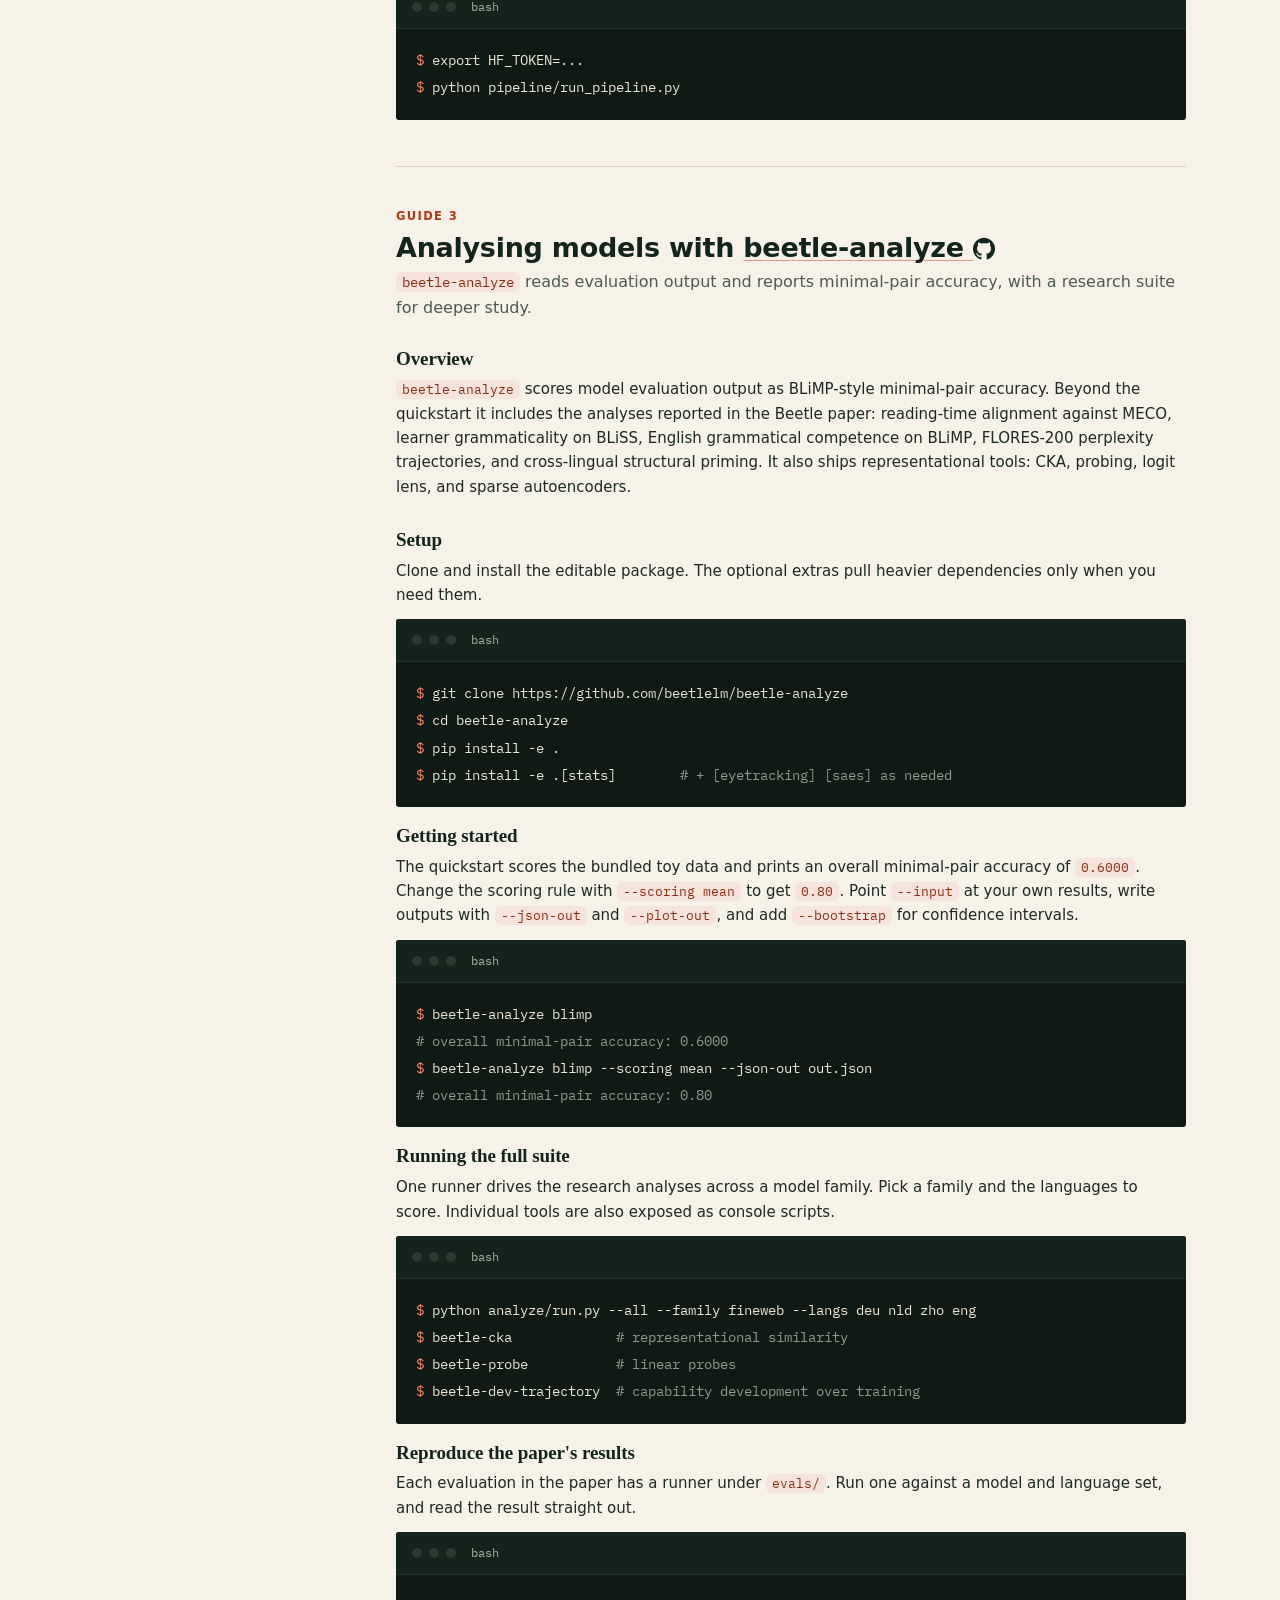
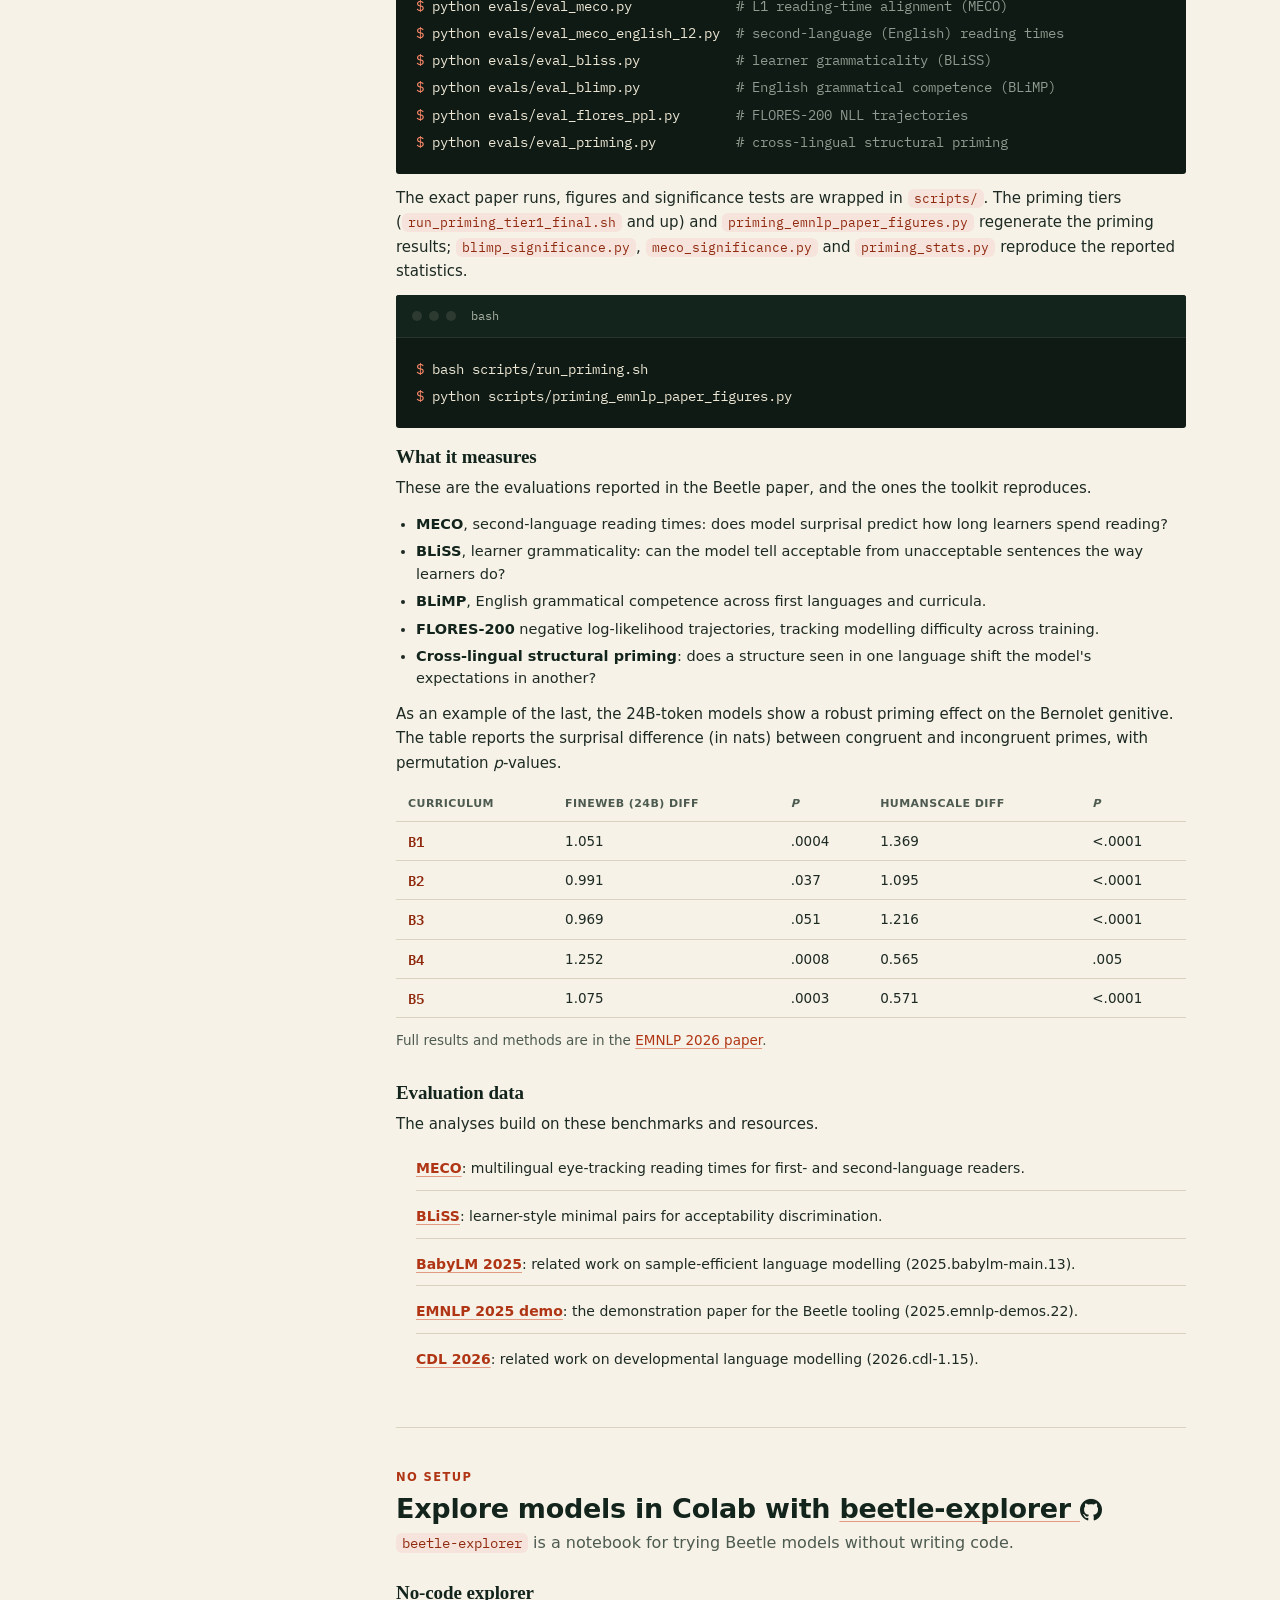
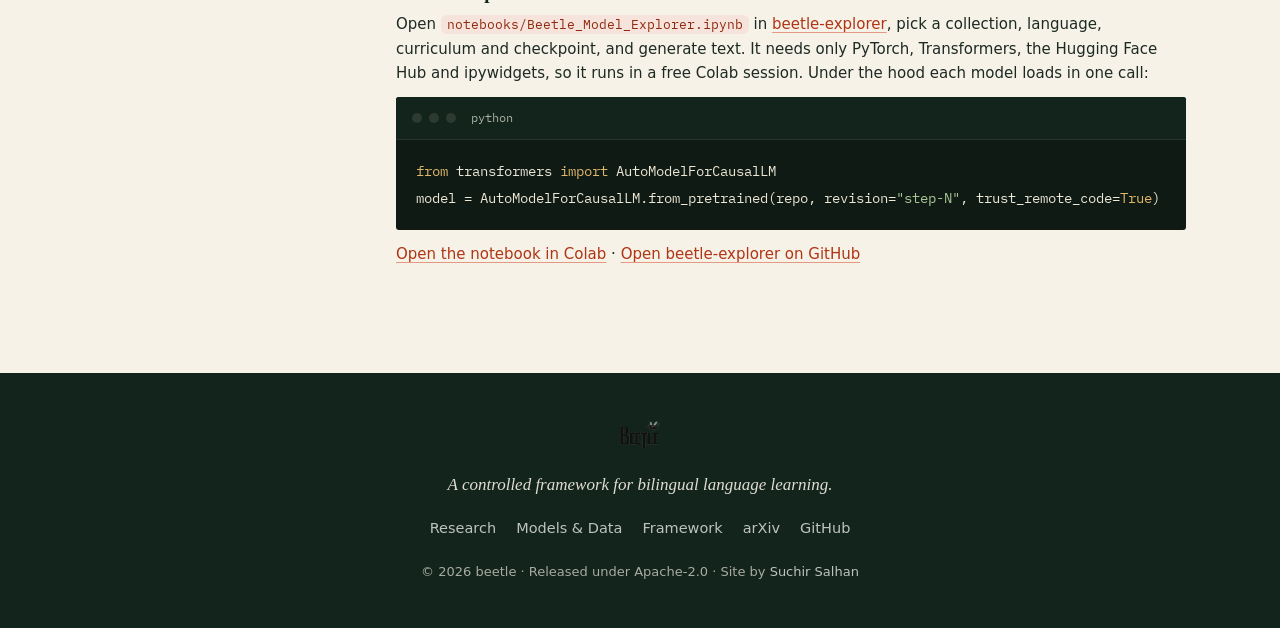
==== commit 45ab5045: "Framework and Models pages: remove purple, use Beetle palette; Colab explorer as the first thing on " ====
--- a/docs.html
+++ b/docs.html
@@ -16,6 +16,7 @@
   <link rel="preconnect" href="https://fonts.googleapis.com">
   <link rel="preconnect" href="https://fonts.gstatic.com" crossorigin>
   <link href="https://fonts.googleapis.com/css2?family=Space+Grotesk:wght@500;600;700&family=Nunito:ital,wght@0,400;0,600;0,700;0,800;1,400&family=IBM+Plex+Mono:wght@400;500;600&display=swap" rel="stylesheet">
+  <link href="https://fonts.googleapis.com/css2?family=Newsreader:ital,opsz,wght@0,6..72,400;0,6..72,600;1,6..72,400&family=Inter:wght@400;500;600&display=swap" rel="stylesheet">
   <link href="assets/vendor/bootstrap-icons/bootstrap-icons.css" rel="stylesheet">
   <link href="assets/css/site.css" rel="stylesheet">
 
@@ -83,13 +84,29 @@
     .fw-mod p { font-size: 13.5px; color: var(--body); line-height: 1.55; margin: 0; max-width: none; }
     .fw-mod .lk { font-weight: 600; white-space: nowrap; }
   </style>
+  <link href="assets/css/beetle-brand.css" rel="stylesheet">
+  <style>
+    /* Start-here Colab panel (Beetle Explorer) */
+    .fw-explorer { margin: 22px 0 26px; padding: 26px 28px; background: var(--bt-paper-2); border: 1px solid var(--bt-rule);
+      border-left: 4px solid var(--bt-accent); max-width: 860px; }
+    .fw-explorer .fx-kicker { font-family: var(--mono-font); font-size: 12px; letter-spacing: .12em; text-transform: uppercase; color: var(--bt-accent-text); margin: 0 0 6px; }
+    .fw-explorer h2 { font-family: var(--bt-serif); font-weight: 600; font-size: clamp(24px, 3vw, 30px); color: var(--bt-ink); margin: 0 0 10px; }
+    .fw-explorer p { max-width: 720px; }
+    .fx-open { display: inline-flex; align-items: center; gap: 10px; margin: 6px 0 16px; padding: 12px 22px; background: var(--bt-ink);
+      color: var(--bt-paper) !important; font-weight: 600; font-size: 16px; border-radius: 3px; text-decoration: none; }
+    .fx-open:hover { background: #24382d; }
+    .fx-steps { margin: 0 0 14px; padding-left: 1.3em; max-width: 720px; }
+    .fx-steps li { margin: 0 0 6px; line-height: 1.55; color: var(--body); }
+    .fx-note { font-size: 14.5px; color: var(--bt-ink-2) !important; }
+    .fx-links { font-size: 14.5px; margin: 8px 0 0 !important; }
+  </style>
 </head>
 
-<body>
+<body class="bt-brand">
 
   <header class="site-header">
     <div class="wrap">
-      <a class="brand" href="index.html"><img src="assets/img/brand/beetlewbug.png" alt="Beetle" width="520" height="368" style="height:34px;width:auto;"></a>
+      <a class="brand" href="index.html"><img class="bt-wordmark" src="assets/img/brand/beetlewbug.png" alt="Beetle" width="54" height="34"></a>
       <button class="nav-toggle" aria-label="Menu"><i class="bi bi-list"></i></button>
       <nav class="nav">
         <a href="index.html">Home</a>
@@ -106,6 +123,20 @@
       <span class="eyebrow" style="color:var(--accent);font-family:var(--head-font);font-weight:600;letter-spacing:0.12em;text-transform:uppercase;font-size:12px;">Framework</span>
       <h1>The Beetle Framework</h1>
       <p class="fw-headline">Change how a model learns. Discover what changes.</p>
+
+      <section class="fw-explorer" id="beetle-explorer" aria-labelledby="explorer-h">
+        <p class="fx-kicker">Start here · no setup</p>
+        <h2 id="explorer-h">Try Beetle models in your browser</h2>
+        <p>Beetle Explorer is a single Google Colab notebook. Pick a collection, language, curriculum, seed and checkpoint from dropdown menus, move a few sliders and generate text. You don't need to write any Python or install anything.</p>
+        <a class="fx-open" href="https://colab.research.google.com/github/beetlelm/beetle-explorer/blob/main/notebooks/Beetle_Model_Explorer.ipynb" target="_blank" rel="noopener"><i class="bi bi-play-circle-fill" aria-hidden="true"></i> Open the notebook in Colab</a>
+        <ol class="fx-steps">
+          <li>Open the notebook. Sign in to Google, and the first time allow Colab to access GitHub.</li>
+          <li>Run the cells from top to bottom using each ▶ button.</li>
+          <li>Choose a model from the menus, type a prompt and press generate.</li>
+        </ol>
+        <p class="fx-note">New here? Pick <b>Beetle-FineWeb-24B-4</b> or <b>Beetle-FineWeb-24B-5</b>, the full 24-billion-token release. Each checkpoint is a Hugging Face revision: <code>main</code> is the finished model and <code>step-N</code> is an earlier point in training. These are small research models and will happily produce nonsense, which is part of what makes watching them learn interesting.</p>
+        <p class="fx-links"><a href="https://github.com/beetlelm/beetle-explorer" target="_blank" rel="noopener">Notebook on GitHub</a> · <a href="#beetle-explorer-guide">Load a model in your own code</a> · <a href="models.html">Browse all models</a></p>
+      </section>
       <p>What happens when a model learns two languages at once rather than one after the other? Does more training data help? How does tokenisation affect what a model learns?</p>
       <p><strong>Beetle helps you investigate these questions through controlled experiments.</strong> Change how a model is trained, compare the results, and study how its behaviour develops.</p>
       <p>The framework consists of four open-source tools. Use them together to run an experiment from raw text to evaluation, or use individual tools in your own projects.</p>
@@ -140,6 +171,9 @@
     <!-- sidebar -->
     <aside class="guide-nav" aria-label="Guide contents">
       <div class="g-group">
+        <a class="g-top" href="#beetle-explorer">Start here: try models in Colab</a>
+      </div>
+      <div class="g-group">
         <a class="g-top" href="#framework">The framework</a>
       </div>
       <div class="g-group">
@@ -170,7 +204,7 @@
       </div>
       <div class="g-group">
         <a class="g-top" href="#beetle-explorer">Explore models in Colab</a>
-        <a class="g-sub" href="#beetle-explorer">No-code explorer</a>
+        <a class="g-sub" href="#beetle-explorer-guide">Load a model in code</a>
       </div>
     </aside>
 
@@ -517,7 +551,7 @@
         <h2 class="g-title">Explore models in Colab with <a href="https://github.com/beetlelm/beetle-explorer" target="_blank" rel="noopener" style="color:inherit;">beetle-explorer <i class="bi bi-github" style="font-size:0.82em;"></i></a></h2>
         <p class="g-lede"><span class="ic">beetle-explorer</span> is a notebook for trying Beetle models without writing code.</p>
 
-        <section class="g-sec" id="beetle-explorer" data-spy>
+        <section class="g-sec" id="beetle-explorer-guide" data-spy>
           <h3>No-code explorer</h3>
           <p>Open <span class="ic">notebooks/Beetle_Model_Explorer.ipynb</span> in <a href="https://github.com/beetlelm/beetle-explorer" target="_blank" rel="noopener">beetle-explorer</a>, pick a collection, language, curriculum and checkpoint, and generate text. It needs only PyTorch, Transformers, the Hugging Face Hub and ipywidgets, so it runs in a free Colab session. Under the hood each model loads in one call:</p>
           <div class="code">
@@ -525,7 +559,7 @@
 <pre><code><span class="c-kw">from</span> transformers <span class="c-kw">import</span> AutoModelForCausalLM
 model = AutoModelForCausalLM.from_pretrained(repo, revision=<span class="c-str">"step-N"</span>, trust_remote_code=<span class="c-kw">True</span>)</code></pre>
           </div>
-          <p><a href="https://github.com/beetlelm/beetle-explorer" target="_blank" rel="noopener">Open beetle-explorer on GitHub</a></p>
+          <p><a href="https://colab.research.google.com/github/beetlelm/beetle-explorer/blob/main/notebooks/Beetle_Model_Explorer.ipynb" target="_blank" rel="noopener">Open the notebook in Colab</a> · <a href="https://github.com/beetlelm/beetle-explorer" target="_blank" rel="noopener">Open beetle-explorer on GitHub</a></p>
         </section>
       </div>
 
--- a/assets/css/beetle-brand.css
+++ b/assets/css/beetle-brand.css
@@ -0,0 +1,201 @@
+/* ============================================================
+   Beetle brand layer: ivory paper, forest ink, vermilion accent.
+   Loaded after site.css and the page's inline <style>; every rule is
+   scoped to body.bt-brand, so pages without that class are untouched.
+   Palette and type follow the Beetle brand guide (section 4 and 5).
+   ============================================================ */
+
+body.bt-brand {
+  --bt-paper:   #f6f2e7;   /* ivory page */
+  --bt-paper-2: #fffdf7;   /* plates, raised surfaces */
+  --bt-ink:     #13241c;   /* forest: headings */
+  --bt-ink-2:   #4d5a50;   /* secondary text, 6.5:1 on paper */
+  --bt-rule:    #d9d2bf;
+  --bt-accent:  #d4431f;   /* vermilion: graphics only */
+  --bt-accent-text: #b03514; /* vermilion for text and links, 5.6:1 */
+  --bt-serif: "Newsreader", Georgia, "Times New Roman", serif;
+  --bt-sans:  "Inter", system-ui, -apple-system, "Segoe UI", sans-serif;
+
+  /* map the site tokens onto the Beetle palette */
+  --accent:      var(--bt-accent-text);
+  --accent-dark: #8f2a0f;
+  --accent-soft: #f6e3dc;
+  --ink:     var(--bt-ink);
+  --body:    #1d2a23;
+  --muted:   var(--bt-ink-2);
+  --line:    var(--bt-rule);
+  --surface:   var(--bt-paper-2);
+  --surface-2: var(--bt-paper);
+  --surface-3: #efe9da;
+  --bg:        var(--bt-paper);
+  --head-font: var(--bt-sans);
+  --body-font: var(--bt-sans);
+  --radius: 3px;
+  --shadow: none;
+  --shadow-lg: none;
+  font-size: 16.5px;
+  background: var(--bt-paper);
+}
+
+/* ---------- focus ---------- */
+.bt-brand a:focus-visible, .bt-brand button:focus-visible, .bt-brand input:focus-visible,
+.bt-brand select:focus-visible, .bt-brand .xcard:focus-visible {
+  outline: 2px solid var(--bt-accent-text); outline-offset: 3px; border-radius: 2px;
+}
+
+/* ---------- header and footer ---------- */
+.bt-brand .site-header { background: rgba(246, 242, 231, 0.95); border-bottom-color: var(--bt-rule); }
+.bt-brand .brand img.bt-wordmark { width: auto; height: 34px; mix-blend-mode: multiply; }
+.bt-brand .nav a { font-weight: 500; font-size: 14.5px; border-radius: 2px; }
+.bt-brand .nav a.active { color: var(--bt-accent-text); text-decoration: underline; text-decoration-color: var(--bt-accent);
+  text-decoration-thickness: 2px; text-underline-offset: 7px; }
+.bt-brand .nav a.nav-gh { background: var(--bt-ink); color: var(--bt-paper); }
+.bt-brand .nav a.nav-gh:hover { background: #24382d; color: #fff; }
+@media (max-width: 820px) { .bt-brand .nav { background: var(--bt-paper); } }
+
+.bt-brand .site-footer { background: var(--bt-ink); color: rgba(246, 242, 231, 0.75); }
+.bt-brand .site-footer img.bt-wordmark { width: auto; height: 48px; filter: invert(1); mix-blend-mode: screen; }
+.bt-brand .site-footer .f-tag { font-family: var(--bt-serif); font-style: italic; font-size: 17px; color: rgba(246, 242, 231, 0.9); }
+.bt-brand .site-footer .f-copy { color: rgba(246, 242, 231, 0.66); }
+
+/* ---------- type ---------- */
+.bt-brand h1, .bt-brand h2, .bt-brand h3, .bt-brand h4 { font-family: var(--bt-serif); font-weight: 600; color: var(--bt-ink); letter-spacing: -0.005em; }
+.bt-brand .page-head { padding: 60px 0 36px; border-bottom: 1px solid var(--bt-rule); }
+.bt-brand .page-head .eyebrow { font-family: var(--mono-font) !important; font-weight: 500 !important; font-size: 11.5px !important; letter-spacing: .1em !important; color: var(--bt-accent-text) !important; }
+.bt-brand .page-head h1 { font-size: clamp(34px, 4.4vw, 50px); line-height: 1.08; letter-spacing: -0.018em; margin: 14px 0 18px; text-wrap: balance; max-width: 22ch; }
+.bt-brand .page-head p { font-size: 18px; line-height: 1.7; color: var(--body); max-width: 40em; margin: 0 0 12px; }
+.bt-brand .page-head p strong { font-weight: 600; }
+.bt-brand .page-head p.counts-line { font-family: var(--mono-font); font-weight: 400; font-size: 13px; color: var(--bt-ink); letter-spacing: .01em;
+  display: inline-block; margin-top: 16px; padding: 9px 0; border-top: 1px solid var(--bt-rule); border-bottom: 1px solid var(--bt-rule); }
+.bt-brand .counts-line span { color: var(--bt-ink-2); font-weight: 400; }
+
+/* sections: one ivory ground, separated by hairlines (no alternating tint) */
+.bt-brand .section { padding: 64px 0; background: var(--bt-paper); border-top: 1px solid var(--bt-rule); border-bottom: 0; }
+.bt-brand .page-head + .section { border-top: 0; }
+body.bt-brand { counter-reset: btsec; }
+.bt-brand .section-head { max-width: none; margin: 0 0 30px; }
+.bt-brand .section-head .eyebrow { font-family: var(--mono-font); font-weight: 500; font-size: 11.5px; letter-spacing: .1em; color: var(--bt-ink-2); margin-bottom: 10px; }
+.bt-brand .section-head .eyebrow::before { counter-increment: btsec; content: counter(btsec, decimal-leading-zero) "\00a0\00b7\00a0"; color: var(--bt-accent-text); }
+.bt-brand .section-head h2 { font-variant: small-caps; text-transform: lowercase; font-size: clamp(24px, 2.6vw, 28px); letter-spacing: .05em;
+  line-height: 1.2; margin: 0 0 14px; padding-bottom: 8px; border-bottom: 1px solid var(--bt-rule); }
+.bt-brand .section-head p { font-size: 17px; line-height: 1.65; color: var(--body); max-width: 40em; }
+.bt-brand .lead { font-size: 18px; color: var(--body); }
+.bt-brand .lead strong { font-weight: 600; }
+.bt-brand .fnote { color: var(--bt-ink-2); }
+.bt-brand .fnote b { color: var(--bt-ink); }
+.bt-brand a { text-decoration: underline; text-decoration-thickness: 1px; text-underline-offset: 3px;
+  text-decoration-color: color-mix(in srgb, var(--bt-accent) 50%, transparent); }
+.bt-brand a:hover { color: var(--accent-dark); text-decoration-color: var(--bt-accent); }
+.bt-brand .site-header a, .bt-brand .site-footer a, .bt-brand a.btn-view { text-decoration: none; }
+
+/* closing line */
+.bt-brand .section.center-close .lead { font-family: var(--bt-serif); font-size: 21px; line-height: 1.5; }
+
+/* ---------- lists (as the "What it can study" question list) ---------- */
+.bt-brand .clist li { font-size: 15.5px; line-height: 1.6; color: var(--body); padding: 12px 0; border-bottom: 1px solid var(--bt-rule); }
+.bt-brand .clist li:first-child { border-top: 1px solid var(--bt-rule); }
+.bt-brand .clist li b { font-weight: 600; }
+.bt-brand button.lnk { font-family: var(--mono-font); font-weight: 500; font-size: 12px; letter-spacing: .02em; color: var(--bt-accent-text);
+  text-decoration: underline; text-underline-offset: 3px; text-decoration-color: color-mix(in srgb, var(--bt-accent) 50%, transparent); }
+.bt-brand .tag-final, .bt-brand .pill.final { background: transparent; color: var(--bt-accent-text); border: 1px solid var(--bt-accent);
+  border-radius: 2px; font-family: var(--mono-font); font-weight: 500; font-size: 10.5px; letter-spacing: .04em; text-transform: uppercase; padding: 0 5px; }
+.bt-brand .tag-warn { background: transparent; color: #7a5410; border: 1px solid #a87a26; border-radius: 2px; }
+
+/* ---------- tables ---------- */
+.bt-brand .rtable-wrap { border-color: var(--bt-rule); border-radius: 3px; background: var(--bt-paper-2); }
+.bt-brand table.rtable { background: var(--bt-paper-2); font-size: 13.5px; }
+.bt-brand table.rtable thead th { background: var(--bt-paper); font-family: var(--mono-font); font-weight: 500; font-size: 11px; letter-spacing: .08em; color: var(--bt-ink-2); }
+.bt-brand table.rtable tbody tr:hover { background: #f9f5ea; }
+.bt-brand .finder > * { min-width: 0; }
+.bt-brand table.rtable th, .bt-brand table.rtable td { padding: 10px 10px; }
+.bt-brand table.rtable td.repo { width: 30%; }
+.bt-brand table.rtable td.repo a { color: var(--bt-ink); text-decoration: none; font-size: 12px; word-break: normal; overflow-wrap: normal; }
+.bt-brand table.rtable td.repo a:hover { color: var(--bt-accent-text); text-decoration: underline; }
+.bt-brand .pill { border-radius: 2px; font-family: var(--mono-font); font-weight: 500; font-size: 11px; padding: 1px 6px; background: transparent; border: 1px solid var(--bt-rule); color: var(--bt-ink-2); }
+.bt-brand .pill.bi { color: var(--bt-accent-text); border-color: #e3b8a8; }
+.bt-brand .pill.mono { color: #3f5b6d; border-color: #b9c7cf; }
+.bt-brand .pill.cont { color: #4a6340; border-color: #bccab2; }
+.bt-brand .pill.tok, .bt-brand .pill.pretok { color: #7a5410; border-color: #dcc79c; }
+.bt-brand .pill.data, .bt-brand .pill.corpus { color: var(--bt-ink-2); }
+.bt-brand .pill.curr { background: var(--bt-ink); border-color: var(--bt-ink); color: var(--bt-paper); }
+.bt-brand .langcell { color: var(--bt-ink); }
+.bt-brand .empty i { color: var(--bt-rule); }
+.bt-brand .more-note { color: var(--bt-ink-2); }
+
+/* ---------- experiment cards ---------- */
+.bt-brand .xtemplates { gap: 0; grid-template-columns: repeat(auto-fit, minmax(300px, 1fr)); border-top: 1px solid var(--bt-rule); border-left: 1px solid var(--bt-rule); }
+.bt-brand .xcard { background: var(--bt-paper-2); border: 0; border-right: 1px solid var(--bt-rule); border-bottom: 1px solid var(--bt-rule); border-radius: 0; padding: 20px 20px 18px; font-family: var(--bt-sans); transition: background .15s; }
+.bt-brand .xcard:hover { transform: none; box-shadow: inset 3px 0 0 var(--bt-accent); background: #fff; border-color: var(--bt-rule); }
+.bt-brand .xcard h4 { font-size: 19px; line-height: 1.25; margin: 0 0 8px; }
+.bt-brand .xcard p { font-size: 14px; line-height: 1.55; color: var(--body); }
+.bt-brand .xcard p strong { font-weight: 600; }
+.bt-brand .xcard .go { display: block; font-family: var(--mono-font); font-weight: 500; font-size: 12px; line-height: 1.5; color: var(--bt-accent-text); }
+.bt-brand .inline-links { color: var(--bt-ink-2); }
+
+/* ---------- finder ---------- */
+.bt-brand .finder-panel { background: var(--bt-paper-2); border-color: var(--bt-rule); border-radius: 3px; box-shadow: none; }
+.bt-brand .fgroup > .lbl { font-family: var(--mono-font); font-weight: 500; font-size: 11px; letter-spacing: .08em; color: var(--bt-ink-2); }
+.bt-brand .fgroup .step { color: var(--bt-accent-text); }
+.bt-brand .fchip { font-family: var(--bt-sans); font-weight: 500; font-size: 13px; color: var(--bt-ink); background: transparent; border: 1px solid var(--bt-rule); border-radius: 2px; padding: 5px 10px; }
+.bt-brand .fchip:hover { border-color: var(--bt-ink-2); }
+.bt-brand .fchip.on { background: var(--bt-ink); border-color: var(--bt-ink); color: var(--bt-paper); }
+/* curriculum chips carry the curriculum colour used in the strip chart */
+.bt-brand #f-curr .fchip::before { content: ""; display: inline-block; width: 9px; height: 9px; margin-right: 7px; vertical-align: 0; border-radius: 1px; background: var(--c); }
+.bt-brand #f-curr .fchip.on::before { box-shadow: 0 0 0 1px var(--bt-paper); }
+.bt-brand #f-curr [data-v="B1"] { --c: #5e7a4f; } .bt-brand #f-curr [data-v="B2"] { --c: #a87a26; }
+.bt-brand #f-curr [data-v="B3"] { --c: #4f6f84; } .bt-brand #f-curr [data-v="B4"] { --c: #a35d48; }
+.bt-brand #f-curr [data-v="B5"] { --c: #76668a; }
+.bt-brand .fselect, .bt-brand .finder-search input { border: 1px solid var(--bt-rule); border-radius: 3px; background: var(--bt-paper-2); color: var(--bt-ink); font-family: var(--bt-sans); }
+.bt-brand .fselect:focus, .bt-brand .finder-search input:focus { border-color: var(--bt-ink); box-shadow: 0 0 0 3px rgba(19, 36, 28, .08); }
+.bt-brand .finder-search i { color: var(--bt-ink-2); }
+.bt-brand .rcount { font-family: var(--mono-font); font-weight: 500; font-size: 13.5px; color: var(--bt-ink); }
+.bt-brand .rcount b { color: var(--bt-accent-text); font-weight: 600; }
+.bt-brand .btn-reset { font-family: var(--bt-sans); font-weight: 500; border-color: var(--bt-rule); border-radius: 2px; background: transparent; color: var(--bt-ink); }
+.bt-brand .btn-reset:hover { border-color: var(--bt-ink); color: var(--bt-ink); }
+.bt-brand .pick-hint { background: transparent; border-left: 3px solid var(--bt-ink); border-radius: 0; color: var(--bt-ink); padding: 4px 0 4px 12px; font-size: 13.5px; }
+.bt-brand input.rsel, .bt-brand #rselall { accent-color: var(--bt-ink); }
+
+/* selection tray and generated code */
+.bt-brand .tray { background: var(--bt-paper-2); border: 1px solid var(--bt-rule); border-left: 3px solid var(--bt-accent); border-radius: 3px; }
+.bt-brand .tray-count { font-family: var(--mono-font); font-weight: 500; font-size: 13.5px; color: var(--bt-ink); }
+.bt-brand .tray-count b { color: var(--bt-accent-text); }
+.bt-brand .selchip { background: transparent; border-color: var(--bt-rule); color: var(--bt-ink); border-radius: 2px; }
+.bt-brand .selchip i { color: var(--bt-ink-2); }
+.bt-brand .selchip i:hover { color: var(--bt-accent-text); }
+.bt-brand .rq-label { font-family: var(--mono-font); font-weight: 500; font-size: 11px; color: var(--bt-ink-2); }
+.bt-brand .btn-view { font-family: var(--bt-sans); font-weight: 500; font-size: 13.5px; color: var(--bt-ink); background: transparent; border: 1px solid var(--bt-ink); border-radius: 2px; padding: 7px 14px; }
+.bt-brand .btn-view:hover { background: var(--bt-ink); color: var(--bt-paper); }
+.bt-brand .code { background: #0f1a14; border-radius: 3px; box-shadow: none; }
+.bt-brand .code-head { background: var(--bt-ink); border-bottom-color: rgba(246, 242, 231, .08); }
+.bt-brand .code-head .dot { background: #2c3a32; }
+.bt-brand .code-head .t { color: #a9b0a2; }
+.bt-brand .code code { color: #ece6d4; }
+.bt-brand .c-prompt { color: #ff8a6a; }
+.bt-brand .c-comment { color: #8f9a90; }
+.bt-brand .c-str { color: #a9c795; }
+.bt-brand .c-kw { color: #e0b66a; }
+
+/* ---------- exposure-curricula strip chart: an ivory specimen plate ---------- */
+.bt-brand .bt-diagram { background: var(--bt-paper-2); border: 1px solid var(--bt-rule); border-radius: 3px; padding: 6px 22px 18px; margin: 0; }
+.bt-brand .bt-strips li { grid-template-columns: 270px minmax(0, 1fr); gap: 20px; padding: 10px 0; }
+.bt-brand .bt-strips li:first-child { border-top: 0; }
+.bt-brand .bt-strips .k { font-size: 14px; line-height: 1.4; color: var(--body); }
+.bt-brand .bt-strips .k b { color: var(--bt-ink); }
+.bt-brand .bt-strips .grid { stroke: var(--bt-rule); }
+.bt-brand .bt-diagram p.bt-axis-note { grid-template-columns: 270px minmax(0, 1fr); gap: 20px; margin-top: 8px; letter-spacing: .02em; }
+.bt-brand .bt-diagram figcaption { font-size: 13px; color: var(--bt-ink-2); margin-top: 14px; padding-top: 12px; border-top: 1px solid var(--bt-rule); max-width: none; }
+@media (max-width: 640px) {
+  .bt-brand .bt-diagram { padding: 4px 14px 14px; }
+  .bt-brand .bt-strips li, .bt-brand .bt-diagram p.bt-axis-note { grid-template-columns: minmax(0, 1fr); gap: 4px; }
+}
+
+/* ---------- small screens ---------- */
+@media (max-width: 640px) {
+  .bt-brand .section { padding: 48px 0; }
+  .bt-brand .page-head { padding: 40px 0 28px; }
+  .bt-brand .page-head p { font-size: 17px; }
+  .bt-brand .xtemplates { grid-template-columns: minmax(0, 1fr); }
+  .bt-brand .page-head p.counts-line { display: block; }
+}
+.bt-brand .tray-actions { align-items: stretch; }
+.bt-brand .tray-actions .btn-view { line-height: 1.4; margin-top: 0; }
